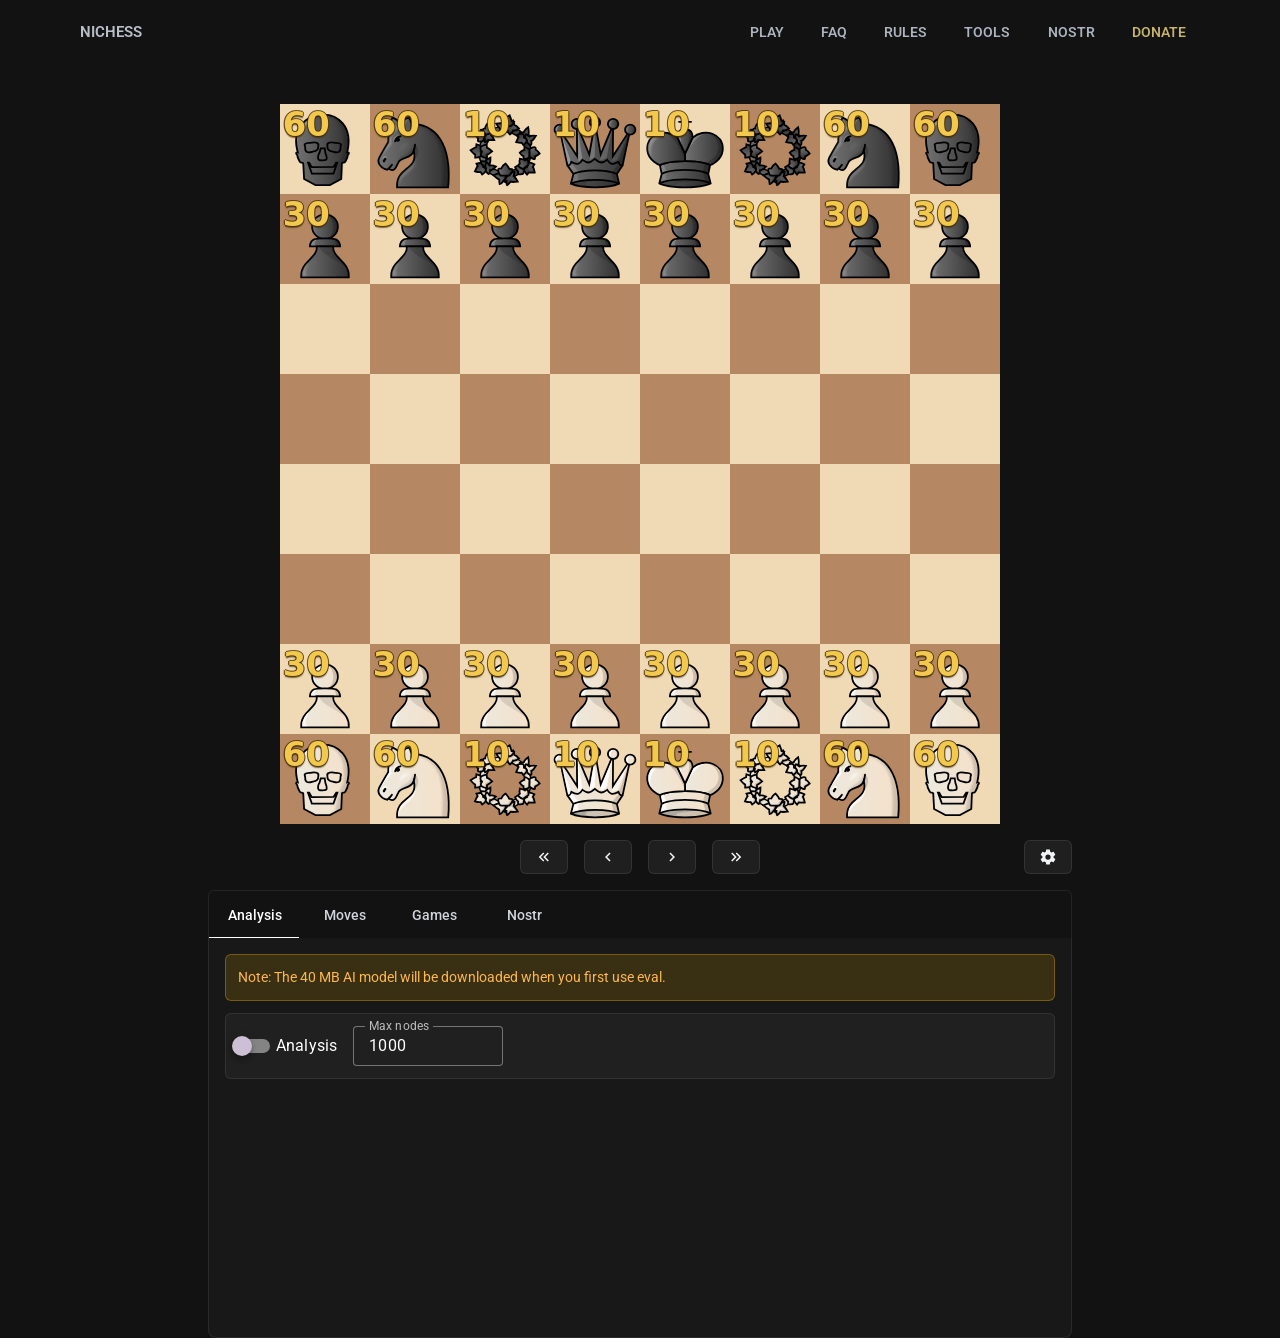
==== analysis.html @ c76f8036 "initial commit" ====
<!DOCTYPE html><html lang="en"><head>
    <link rel="preconnect" href="https://fonts.gstatic.com/" crossorigin="anonymous">
    <link rel="stylesheet" as="style" onload="this.rel='stylesheet'" href="https://fonts.googleapis.com/css2?family=Roboto:wght@100;300;400;500;700;900&amp;display=swap">

    <meta charset="UTF-8">
    <link rel="icon" href="/favicon.ico">
    <meta name="viewport" content="width=device-width, initial-scale=1.0">
    <meta name="theme-color" content="#1a1a2e">
    <meta name="description" content="Analyze Nichess positions with AI.">
    <meta property="og:title" content="Analysis">
    <meta property="og:description" content="A game like chess where pieces have special abilities and health points.">
    <meta property="og:type" content="website">
    <meta property="og:url" content="https://www.nichess.org/analysis">
    <meta property="og:image" content="https://www.nichess.org/pwa-512x512.png">
    <link rel="apple-touch-icon" href="/apple-touch-icon-180x180.png" sizes="180x180">
    <title>Analysis</title>
    <script type="module" crossorigin="" src="/assets/index-BKEKGDls.js"></script>
    <link rel="stylesheet" crossorigin="" href="/assets/index-CvhIqpyi.css">
  <link rel="manifest" href="/manifest.webmanifest"><style id="vuetify-theme-stylesheet">:root {
      color-scheme: dark;
    }
    :root {
      --v-theme-background: 18,18,18;
      --v-theme-background-overlay-multiplier: 1;
      --v-theme-surface: 33,33,33;
      --v-theme-surface-overlay-multiplier: 1;
      --v-theme-surface-bright: 204,191,214;
      --v-theme-surface-bright-overlay-multiplier: 2;
      --v-theme-surface-light: 66,66,66;
      --v-theme-surface-light-overlay-multiplier: 1;
      --v-theme-surface-variant: 200,200,200;
      --v-theme-surface-variant-overlay-multiplier: 2;
      --v-theme-on-surface-variant: 0,0,0;
      --v-theme-primary: 33,150,243;
      --v-theme-primary-overlay-multiplier: 2;
      --v-theme-primary-darken-1: 39,124,193;
      --v-theme-primary-darken-1-overlay-multiplier: 2;
      --v-theme-secondary: 84,182,178;
      --v-theme-secondary-overlay-multiplier: 2;
      --v-theme-secondary-darken-1: 72,169,166;
      --v-theme-secondary-darken-1-overlay-multiplier: 2;
      --v-theme-error: 207,102,121;
      --v-theme-error-overlay-multiplier: 2;
      --v-theme-info: 33,150,243;
      --v-theme-info-overlay-multiplier: 2;
      --v-theme-success: 76,175,80;
      --v-theme-success-overlay-multiplier: 2;
      --v-theme-warning: 251,140,0;
      --v-theme-warning-overlay-multiplier: 2;
      --v-theme-on-background: 255,255,255;
      --v-theme-on-surface: 255,255,255;
      --v-theme-on-surface-bright: 0,0,0;
      --v-theme-on-surface-light: 255,255,255;
      --v-theme-on-primary: 255,255,255;
      --v-theme-on-primary-darken-1: 255,255,255;
      --v-theme-on-secondary: 255,255,255;
      --v-theme-on-secondary-darken-1: 255,255,255;
      --v-theme-on-error: 255,255,255;
      --v-theme-on-info: 255,255,255;
      --v-theme-on-success: 255,255,255;
      --v-theme-on-warning: 255,255,255;
      --v-border-color: 255, 255, 255;
      --v-border-opacity: 0.12;
      --v-high-emphasis-opacity: 1;
      --v-medium-emphasis-opacity: 0.7;
      --v-disabled-opacity: 0.5;
      --v-idle-opacity: 0.1;
      --v-hover-opacity: 0.04;
      --v-focus-opacity: 0.12;
      --v-selected-opacity: 0.08;
      --v-activated-opacity: 0.12;
      --v-pressed-opacity: 0.16;
      --v-dragged-opacity: 0.08;
      --v-theme-kbd: 66, 66, 66;
      --v-theme-on-kbd: 255, 255, 255;
      --v-theme-code: 52, 52, 52;
      --v-theme-on-code: 204, 204, 204;
    }
    .v-theme--light {
      color-scheme: normal;
      --v-theme-background: 255,255,255;
      --v-theme-background-overlay-multiplier: 1;
      --v-theme-surface: 255,255,255;
      --v-theme-surface-overlay-multiplier: 1;
      --v-theme-surface-bright: 255,255,255;
      --v-theme-surface-bright-overlay-multiplier: 1;
      --v-theme-surface-light: 238,238,238;
      --v-theme-surface-light-overlay-multiplier: 1;
      --v-theme-surface-variant: 66,66,66;
      --v-theme-surface-variant-overlay-multiplier: 2;
      --v-theme-on-surface-variant: 238,238,238;
      --v-theme-primary: 24,103,192;
      --v-theme-primary-overlay-multiplier: 2;
      --v-theme-primary-darken-1: 31,85,146;
      --v-theme-primary-darken-1-overlay-multiplier: 2;
      --v-theme-secondary: 72,169,166;
      --v-theme-secondary-overlay-multiplier: 1;
      --v-theme-secondary-darken-1: 1,135,134;
      --v-theme-secondary-darken-1-overlay-multiplier: 1;
      --v-theme-error: 176,0,32;
      --v-theme-error-overlay-multiplier: 2;
      --v-theme-info: 33,150,243;
      --v-theme-info-overlay-multiplier: 1;
      --v-theme-success: 76,175,80;
      --v-theme-success-overlay-multiplier: 1;
      --v-theme-warning: 251,140,0;
      --v-theme-warning-overlay-multiplier: 1;
      --v-theme-on-background: 0,0,0;
      --v-theme-on-surface: 0,0,0;
      --v-theme-on-surface-bright: 0,0,0;
      --v-theme-on-surface-light: 0,0,0;
      --v-theme-on-primary: 255,255,255;
      --v-theme-on-primary-darken-1: 255,255,255;
      --v-theme-on-secondary: 255,255,255;
      --v-theme-on-secondary-darken-1: 255,255,255;
      --v-theme-on-error: 255,255,255;
      --v-theme-on-info: 255,255,255;
      --v-theme-on-success: 255,255,255;
      --v-theme-on-warning: 255,255,255;
      --v-border-color: 0, 0, 0;
      --v-border-opacity: 0.12;
      --v-high-emphasis-opacity: 0.87;
      --v-medium-emphasis-opacity: 0.6;
      --v-disabled-opacity: 0.38;
      --v-idle-opacity: 0.04;
      --v-hover-opacity: 0.04;
      --v-focus-opacity: 0.12;
      --v-selected-opacity: 0.08;
      --v-activated-opacity: 0.12;
      --v-pressed-opacity: 0.12;
      --v-dragged-opacity: 0.08;
      --v-theme-kbd: 238, 238, 238;
      --v-theme-on-kbd: 0, 0, 0;
      --v-theme-code: 245, 245, 245;
      --v-theme-on-code: 0, 0, 0;
    }
    .v-theme--dark {
      color-scheme: dark;
      --v-theme-background: 18,18,18;
      --v-theme-background-overlay-multiplier: 1;
      --v-theme-surface: 33,33,33;
      --v-theme-surface-overlay-multiplier: 1;
      --v-theme-surface-bright: 204,191,214;
      --v-theme-surface-bright-overlay-multiplier: 2;
      --v-theme-surface-light: 66,66,66;
      --v-theme-surface-light-overlay-multiplier: 1;
      --v-theme-surface-variant: 200,200,200;
      --v-theme-surface-variant-overlay-multiplier: 2;
      --v-theme-on-surface-variant: 0,0,0;
      --v-theme-primary: 33,150,243;
      --v-theme-primary-overlay-multiplier: 2;
      --v-theme-primary-darken-1: 39,124,193;
      --v-theme-primary-darken-1-overlay-multiplier: 2;
      --v-theme-secondary: 84,182,178;
      --v-theme-secondary-overlay-multiplier: 2;
      --v-theme-secondary-darken-1: 72,169,166;
      --v-theme-secondary-darken-1-overlay-multiplier: 2;
      --v-theme-error: 207,102,121;
      --v-theme-error-overlay-multiplier: 2;
      --v-theme-info: 33,150,243;
      --v-theme-info-overlay-multiplier: 2;
      --v-theme-success: 76,175,80;
      --v-theme-success-overlay-multiplier: 2;
      --v-theme-warning: 251,140,0;
      --v-theme-warning-overlay-multiplier: 2;
      --v-theme-on-background: 255,255,255;
      --v-theme-on-surface: 255,255,255;
      --v-theme-on-surface-bright: 0,0,0;
      --v-theme-on-surface-light: 255,255,255;
      --v-theme-on-primary: 255,255,255;
      --v-theme-on-primary-darken-1: 255,255,255;
      --v-theme-on-secondary: 255,255,255;
      --v-theme-on-secondary-darken-1: 255,255,255;
      --v-theme-on-error: 255,255,255;
      --v-theme-on-info: 255,255,255;
      --v-theme-on-success: 255,255,255;
      --v-theme-on-warning: 255,255,255;
      --v-border-color: 255, 255, 255;
      --v-border-opacity: 0.12;
      --v-high-emphasis-opacity: 1;
      --v-medium-emphasis-opacity: 0.7;
      --v-disabled-opacity: 0.5;
      --v-idle-opacity: 0.1;
      --v-hover-opacity: 0.04;
      --v-focus-opacity: 0.12;
      --v-selected-opacity: 0.08;
      --v-activated-opacity: 0.12;
      --v-pressed-opacity: 0.16;
      --v-dragged-opacity: 0.08;
      --v-theme-kbd: 66, 66, 66;
      --v-theme-on-kbd: 255, 255, 255;
      --v-theme-code: 52, 52, 52;
      --v-theme-on-code: 204, 204, 204;
    }
    .bg-background {
      --v-theme-overlay-multiplier: var(--v-theme-background-overlay-multiplier);
      background-color: rgb(var(--v-theme-background)) !important;
      color: rgb(var(--v-theme-on-background)) !important;
    }
    .bg-surface {
      --v-theme-overlay-multiplier: var(--v-theme-surface-overlay-multiplier);
      background-color: rgb(var(--v-theme-surface)) !important;
      color: rgb(var(--v-theme-on-surface)) !important;
    }
    .bg-surface-bright {
      --v-theme-overlay-multiplier: var(--v-theme-surface-bright-overlay-multiplier);
      background-color: rgb(var(--v-theme-surface-bright)) !important;
      color: rgb(var(--v-theme-on-surface-bright)) !important;
    }
    .bg-surface-light {
      --v-theme-overlay-multiplier: var(--v-theme-surface-light-overlay-multiplier);
      background-color: rgb(var(--v-theme-surface-light)) !important;
      color: rgb(var(--v-theme-on-surface-light)) !important;
    }
    .bg-surface-variant {
      --v-theme-overlay-multiplier: var(--v-theme-surface-variant-overlay-multiplier);
      background-color: rgb(var(--v-theme-surface-variant)) !important;
      color: rgb(var(--v-theme-on-surface-variant)) !important;
    }
    .bg-primary {
      --v-theme-overlay-multiplier: var(--v-theme-primary-overlay-multiplier);
      background-color: rgb(var(--v-theme-primary)) !important;
      color: rgb(var(--v-theme-on-primary)) !important;
    }
    .bg-primary-darken-1 {
      --v-theme-overlay-multiplier: var(--v-theme-primary-darken-1-overlay-multiplier);
      background-color: rgb(var(--v-theme-primary-darken-1)) !important;
      color: rgb(var(--v-theme-on-primary-darken-1)) !important;
    }
    .bg-secondary {
      --v-theme-overlay-multiplier: var(--v-theme-secondary-overlay-multiplier);
      background-color: rgb(var(--v-theme-secondary)) !important;
      color: rgb(var(--v-theme-on-secondary)) !important;
    }
    .bg-secondary-darken-1 {
      --v-theme-overlay-multiplier: var(--v-theme-secondary-darken-1-overlay-multiplier);
      background-color: rgb(var(--v-theme-secondary-darken-1)) !important;
      color: rgb(var(--v-theme-on-secondary-darken-1)) !important;
    }
    .bg-error {
      --v-theme-overlay-multiplier: var(--v-theme-error-overlay-multiplier);
      background-color: rgb(var(--v-theme-error)) !important;
      color: rgb(var(--v-theme-on-error)) !important;
    }
    .bg-info {
      --v-theme-overlay-multiplier: var(--v-theme-info-overlay-multiplier);
      background-color: rgb(var(--v-theme-info)) !important;
      color: rgb(var(--v-theme-on-info)) !important;
    }
    .bg-success {
      --v-theme-overlay-multiplier: var(--v-theme-success-overlay-multiplier);
      background-color: rgb(var(--v-theme-success)) !important;
      color: rgb(var(--v-theme-on-success)) !important;
    }
    .bg-warning {
      --v-theme-overlay-multiplier: var(--v-theme-warning-overlay-multiplier);
      background-color: rgb(var(--v-theme-warning)) !important;
      color: rgb(var(--v-theme-on-warning)) !important;
    }
    .text-background {
      color: rgb(var(--v-theme-background)) !important;
    }
    .border-background {
      --v-border-color: var(--v-theme-background);
    }
    .text-surface {
      color: rgb(var(--v-theme-surface)) !important;
    }
    .border-surface {
      --v-border-color: var(--v-theme-surface);
    }
    .text-surface-bright {
      color: rgb(var(--v-theme-surface-bright)) !important;
    }
    .border-surface-bright {
      --v-border-color: var(--v-theme-surface-bright);
    }
    .text-surface-light {
      color: rgb(var(--v-theme-surface-light)) !important;
    }
    .border-surface-light {
      --v-border-color: var(--v-theme-surface-light);
    }
    .text-surface-variant {
      color: rgb(var(--v-theme-surface-variant)) !important;
    }
    .border-surface-variant {
      --v-border-color: var(--v-theme-surface-variant);
    }
    .on-surface-variant {
      color: rgb(var(--v-theme-on-surface-variant)) !important;
    }
    .text-primary {
      color: rgb(var(--v-theme-primary)) !important;
    }
    .border-primary {
      --v-border-color: var(--v-theme-primary);
    }
    .text-primary-darken-1 {
      color: rgb(var(--v-theme-primary-darken-1)) !important;
    }
    .border-primary-darken-1 {
      --v-border-color: var(--v-theme-primary-darken-1);
    }
    .text-secondary {
      color: rgb(var(--v-theme-secondary)) !important;
    }
    .border-secondary {
      --v-border-color: var(--v-theme-secondary);
    }
    .text-secondary-darken-1 {
      color: rgb(var(--v-theme-secondary-darken-1)) !important;
    }
    .border-secondary-darken-1 {
      --v-border-color: var(--v-theme-secondary-darken-1);
    }
    .text-error {
      color: rgb(var(--v-theme-error)) !important;
    }
    .border-error {
      --v-border-color: var(--v-theme-error);
    }
    .text-info {
      color: rgb(var(--v-theme-info)) !important;
    }
    .border-info {
      --v-border-color: var(--v-theme-info);
    }
    .text-success {
      color: rgb(var(--v-theme-success)) !important;
    }
    .border-success {
      --v-border-color: var(--v-theme-success);
    }
    .text-warning {
      color: rgb(var(--v-theme-warning)) !important;
    }
    .border-warning {
      --v-border-color: var(--v-theme-warning);
    }
    .on-background {
      color: rgb(var(--v-theme-on-background)) !important;
    }
    .on-surface {
      color: rgb(var(--v-theme-on-surface)) !important;
    }
    .on-surface-bright {
      color: rgb(var(--v-theme-on-surface-bright)) !important;
    }
    .on-surface-light {
      color: rgb(var(--v-theme-on-surface-light)) !important;
    }
    .on-primary {
      color: rgb(var(--v-theme-on-primary)) !important;
    }
    .on-primary-darken-1 {
      color: rgb(var(--v-theme-on-primary-darken-1)) !important;
    }
    .on-secondary {
      color: rgb(var(--v-theme-on-secondary)) !important;
    }
    .on-secondary-darken-1 {
      color: rgb(var(--v-theme-on-secondary-darken-1)) !important;
    }
    .on-error {
      color: rgb(var(--v-theme-on-error)) !important;
    }
    .on-info {
      color: rgb(var(--v-theme-on-info)) !important;
    }
    .on-success {
      color: rgb(var(--v-theme-on-success)) !important;
    }
    .on-warning {
      color: rgb(var(--v-theme-on-warning)) !important;
    }
</style><link rel="modulepreload" as="script" crossorigin="" href="/assets/default-1jV0i9B_.js"><link rel="stylesheet" crossorigin="" href="/assets/default-vDqa__t1.css"><link rel="modulepreload" as="script" crossorigin="" href="/assets/analysis-u1ZvuG31.js"><link rel="modulepreload" as="script" crossorigin="" href="/assets/BoardSettingsButton-CHaW6fV7.js"><link rel="stylesheet" crossorigin="" href="/assets/BoardSettingsButton-BQklVlCc.css"><link rel="modulepreload" as="script" crossorigin="" href="/assets/agent_cache-BCy93nUV.js"><link rel="modulepreload" as="script" crossorigin="" href="/assets/VTabs-sRbYIL4Y.js"><link rel="stylesheet" crossorigin="" href="/assets/VTabs-BXXBHhTq.css"><link rel="modulepreload" as="script" crossorigin="" href="/assets/nichess-D2jC1SoT.js"><link rel="stylesheet" crossorigin="" href="/assets/analysis-QIT1cgi-.css"></head>
  <body>
    <div id="app" data-v-app=""><div data-v-8d89642c="" class="v-application v-theme--dark v-layout v-layout--full-height v-locale--is-ltr"><div class="v-application__wrap"><header data-v-8d89642c="" class="v-toolbar v-toolbar--density-default bg-transparent elevation-0 v-theme--dark v-locale--is-ltr v-app-bar site-app-bar" app="" style="top: 0px; z-index: 1006; transform: translateY(0px); position: fixed; left: 0px; width: calc(100% + 0px);"><!----><div class="v-toolbar__content" style="height: 64px;"><!----><!----><div data-v-8d89642c="" class="v-container v-locale--is-ltr nav-container d-flex align-center"><button data-v-8d89642c="" type="button" class="v-btn v-btn--icon v-theme--dark v-btn--density-default v-btn--size-default v-btn--variant-text mobile-menu-button d-sm-none v-app-bar-nav-icon" aria-label="Open navigation"><span class="v-btn__overlay"></span><span class="v-btn__underlay"></span><!----><span class="v-btn__content" data-no-activator=""><i class="v-icon notranslate v-theme--dark v-icon--size-default" aria-hidden="true"><svg class="v-icon__svg" xmlns="http://www.w3.org/2000/svg" viewBox="0 0 24 24" role="img" aria-hidden="true"><path d="M3,6H21V8H3V6M3,11H21V13H3V11M3,16H21V18H3V16Z"></path></svg></i></span><!----><!----></button><a data-v-8d89642c="" href="/" class="brand-link">Nichess</a><div data-v-8d89642c="" class="desktop-nav d-none d-sm-flex ml-auto"><button data-v-8d89642c="" type="button" class="v-btn v-theme--dark v-btn--density-default v-btn--size-default v-btn--variant-text nav-link"><span class="v-btn__overlay"></span><span class="v-btn__underlay"></span><!----><span class="v-btn__content" data-no-activator="">Play</span><!----><!----></button><!----><!----><a data-v-8d89642c="" href="/faq" class="v-btn v-theme--dark v-btn--density-default v-btn--size-default v-btn--variant-text nav-link"><span class="v-btn__overlay"></span><span class="v-btn__underlay"></span><!----><span class="v-btn__content" data-no-activator="">FAQ</span><!----><!----></a><a data-v-8d89642c="" href="/rules" class="v-btn v-theme--dark v-btn--density-default v-btn--size-default v-btn--variant-text nav-link"><span class="v-btn__overlay"></span><span class="v-btn__underlay"></span><!----><span class="v-btn__content" data-no-activator="">Rules</span><!----><!----></a><a data-v-8d89642c="" href="/tools" class="v-btn v-theme--dark v-btn--density-default v-btn--size-default v-btn--variant-text nav-link"><span class="v-btn__overlay"></span><span class="v-btn__underlay"></span><!----><span class="v-btn__content" data-no-activator="">Tools</span><!----><!----></a><a data-v-8d89642c="" href="/nostr" class="v-btn v-theme--dark v-btn--density-default v-btn--size-default v-btn--variant-text nav-link"><span class="v-btn__overlay"></span><span class="v-btn__underlay"></span><!----><span class="v-btn__content" data-no-activator="">Nostr</span><!----><!----></a><a data-v-8d89642c="" href="/donate" class="v-btn v-theme--dark v-btn--density-default v-btn--size-default v-btn--variant-text nav-link donate-link"><span class="v-btn__overlay"></span><span class="v-btn__underlay"></span><!----><span class="v-btn__content" data-no-activator="">Donate</span><!----><!----></a></div></div><!----></div><!----></header><nav class="v-navigation-drawer v-navigation-drawer--left v-navigation-drawer--temporary v-theme--dark v-navigation-drawer--mobile mobile-drawer d-sm-none" data-v-8d89642c="" style="left: 0px; z-index: 1004; transform: translateX(-256px); position: fixed; height: calc(100% - 64px); top: 64px; bottom: 0px; width: 256px;"><!----><!----><div class="v-navigation-drawer__content"><div data-v-8d89642c="" class="v-list v-theme--dark bg-transparent v-list--density-default v-list--one-line mobile-nav-list" tabindex="0" role="list"><div data-v-8d89642c="" tabindex="-2" class="v-list-item v-list-item--link v-theme--dark v-list-item--density-default v-list-item--one-line rounded-0 v-list-item--variant-text mobile-play-item" role="listitem"><span class="v-list-item__overlay"></span><span class="v-list-item__underlay"></span><!----><div class="v-list-item__content" data-no-activator=""><div class="v-list-item-title">Play</div><!----><!----></div><!----></div><a data-v-8d89642c="" href="/faq" tabindex="-2" class="v-list-item v-list-item--link v-theme--dark v-list-item--density-default v-list-item--one-line rounded-0 v-list-item--variant-text mobile-nav-item" role="link"><span class="v-list-item__overlay"></span><span class="v-list-item__underlay"></span><!----><div class="v-list-item__content" data-no-activator=""><div class="v-list-item-title">FAQ</div><!----><!----></div><!----></a><a data-v-8d89642c="" href="/rules" tabindex="-2" class="v-list-item v-list-item--link v-theme--dark v-list-item--density-default v-list-item--one-line rounded-0 v-list-item--variant-text mobile-nav-item" role="link"><span class="v-list-item__overlay"></span><span class="v-list-item__underlay"></span><!----><div class="v-list-item__content" data-no-activator=""><div class="v-list-item-title">Rules</div><!----><!----></div><!----></a><a data-v-8d89642c="" href="/tools" tabindex="-2" class="v-list-item v-list-item--link v-theme--dark v-list-item--density-default v-list-item--one-line rounded-0 v-list-item--variant-text mobile-nav-item" role="link"><span class="v-list-item__overlay"></span><span class="v-list-item__underlay"></span><!----><div class="v-list-item__content" data-no-activator=""><div class="v-list-item-title">Tools</div><!----><!----></div><!----></a><a data-v-8d89642c="" href="/nostr" tabindex="-2" class="v-list-item v-list-item--link v-theme--dark v-list-item--density-default v-list-item--one-line rounded-0 v-list-item--variant-text mobile-nav-item" role="link"><span class="v-list-item__overlay"></span><span class="v-list-item__underlay"></span><!----><div class="v-list-item__content" data-no-activator=""><div class="v-list-item-title">Nostr</div><!----><!----></div><!----></a><a data-v-8d89642c="" href="/donate" tabindex="-2" class="v-list-item v-list-item--link v-theme--dark v-list-item--density-default v-list-item--one-line rounded-0 v-list-item--variant-text mobile-nav-item mobile-donate-item" role="link"><span class="v-list-item__overlay"></span><span class="v-list-item__underlay"></span><!----><div class="v-list-item__content" data-no-activator=""><div class="v-list-item-title">Donate</div><!----><!----></div><!----></a></div></div><!----></nav><!----><main data-v-8d89642c="" class="v-main" style="--v-layout-left: 0px; --v-layout-right: 0px; --v-layout-top: 64px; --v-layout-bottom: 0px;"><div data-v-2e845ccd="" class="v-container v-locale--is-ltr pa-0" style="max-width: clamp(864px, 80vh, 1920px);"><div data-v-2e845ccd="" class="chessboard-container"><section data-v-2e845ccd="" class="main-wrap mt-10"><div class="main-board"><!----><div class="cg-wrap orientation-white manipulable"><cg-container style="width: 480px; height: 480px;"><cg-board style="font-size: 24px;"><piece class="white rook" style="transform: translate(0px, 420px);"><div class="cg-health-points" style="position: absolute; box-sizing: border-box; display: block; border: 0px; background: transparent; font-family: system-ui, -apple-system, BlinkMacSystemFont, &quot;Segoe UI&quot;, sans-serif; font-variant-numeric: tabular-nums; line-height: 1; letter-spacing: 0px; text-align: center; box-shadow: none; pointer-events: none; left: 3%; top: 4%; color: rgb(242, 201, 76); font-size: 0.94em; font-weight: 900; text-shadow: rgba(70, 45, 0, 0.76) 0px -0.032em 0px, rgba(70, 45, 0, 0.76) -0.032em 0px 0px, rgba(70, 45, 0, 0.76) 0.032em 0px 0px, rgba(70, 45, 0, 0.76) 0px 0.032em 0px, rgba(65, 42, 0, 0.68) 0px 0.052em 0.038em; -webkit-font-smoothing: antialiased;">60</div></piece><piece class="white knight" style="transform: translate(60px, 420px);"><div class="cg-health-points" style="position: absolute; box-sizing: border-box; display: block; border: 0px; background: transparent; font-family: system-ui, -apple-system, BlinkMacSystemFont, &quot;Segoe UI&quot;, sans-serif; font-variant-numeric: tabular-nums; line-height: 1; letter-spacing: 0px; text-align: center; box-shadow: none; pointer-events: none; left: 3%; top: 4%; color: rgb(242, 201, 76); font-size: 0.94em; font-weight: 900; text-shadow: rgba(70, 45, 0, 0.76) 0px -0.032em 0px, rgba(70, 45, 0, 0.76) -0.032em 0px 0px, rgba(70, 45, 0, 0.76) 0.032em 0px 0px, rgba(70, 45, 0, 0.76) 0px 0.032em 0px, rgba(65, 42, 0, 0.68) 0px 0.052em 0.038em; -webkit-font-smoothing: antialiased;">60</div></piece><piece class="white bishop" style="transform: translate(120px, 420px);"><div class="cg-health-points" style="position: absolute; box-sizing: border-box; display: block; border: 0px; background: transparent; font-family: system-ui, -apple-system, BlinkMacSystemFont, &quot;Segoe UI&quot;, sans-serif; font-variant-numeric: tabular-nums; line-height: 1; letter-spacing: 0px; text-align: center; box-shadow: none; pointer-events: none; left: 3%; top: 4%; color: rgb(242, 201, 76); font-size: 0.94em; font-weight: 900; text-shadow: rgba(70, 45, 0, 0.76) 0px -0.032em 0px, rgba(70, 45, 0, 0.76) -0.032em 0px 0px, rgba(70, 45, 0, 0.76) 0.032em 0px 0px, rgba(70, 45, 0, 0.76) 0px 0.032em 0px, rgba(65, 42, 0, 0.68) 0px 0.052em 0.038em; -webkit-font-smoothing: antialiased;">10</div></piece><piece class="white queen" style="transform: translate(180px, 420px);"><div class="cg-health-points" style="position: absolute; box-sizing: border-box; display: block; border: 0px; background: transparent; font-family: system-ui, -apple-system, BlinkMacSystemFont, &quot;Segoe UI&quot;, sans-serif; font-variant-numeric: tabular-nums; line-height: 1; letter-spacing: 0px; text-align: center; box-shadow: none; pointer-events: none; left: 3%; top: 4%; color: rgb(242, 201, 76); font-size: 0.94em; font-weight: 900; text-shadow: rgba(70, 45, 0, 0.76) 0px -0.032em 0px, rgba(70, 45, 0, 0.76) -0.032em 0px 0px, rgba(70, 45, 0, 0.76) 0.032em 0px 0px, rgba(70, 45, 0, 0.76) 0px 0.032em 0px, rgba(65, 42, 0, 0.68) 0px 0.052em 0.038em; -webkit-font-smoothing: antialiased;">10</div></piece><piece class="white king" style="transform: translate(240px, 420px);"><div class="cg-health-points" style="position: absolute; box-sizing: border-box; display: block; border: 0px; background: transparent; font-family: system-ui, -apple-system, BlinkMacSystemFont, &quot;Segoe UI&quot;, sans-serif; font-variant-numeric: tabular-nums; line-height: 1; letter-spacing: 0px; text-align: center; box-shadow: none; pointer-events: none; left: 3%; top: 4%; color: rgb(242, 201, 76); font-size: 0.94em; font-weight: 900; text-shadow: rgba(70, 45, 0, 0.76) 0px -0.032em 0px, rgba(70, 45, 0, 0.76) -0.032em 0px 0px, rgba(70, 45, 0, 0.76) 0.032em 0px 0px, rgba(70, 45, 0, 0.76) 0px 0.032em 0px, rgba(65, 42, 0, 0.68) 0px 0.052em 0.038em; -webkit-font-smoothing: antialiased;">10</div></piece><piece class="white bishop" style="transform: translate(300px, 420px);"><div class="cg-health-points" style="position: absolute; box-sizing: border-box; display: block; border: 0px; background: transparent; font-family: system-ui, -apple-system, BlinkMacSystemFont, &quot;Segoe UI&quot;, sans-serif; font-variant-numeric: tabular-nums; line-height: 1; letter-spacing: 0px; text-align: center; box-shadow: none; pointer-events: none; left: 3%; top: 4%; color: rgb(242, 201, 76); font-size: 0.94em; font-weight: 900; text-shadow: rgba(70, 45, 0, 0.76) 0px -0.032em 0px, rgba(70, 45, 0, 0.76) -0.032em 0px 0px, rgba(70, 45, 0, 0.76) 0.032em 0px 0px, rgba(70, 45, 0, 0.76) 0px 0.032em 0px, rgba(65, 42, 0, 0.68) 0px 0.052em 0.038em; -webkit-font-smoothing: antialiased;">10</div></piece><piece class="white knight" style="transform: translate(360px, 420px);"><div class="cg-health-points" style="position: absolute; box-sizing: border-box; display: block; border: 0px; background: transparent; font-family: system-ui, -apple-system, BlinkMacSystemFont, &quot;Segoe UI&quot;, sans-serif; font-variant-numeric: tabular-nums; line-height: 1; letter-spacing: 0px; text-align: center; box-shadow: none; pointer-events: none; left: 3%; top: 4%; color: rgb(242, 201, 76); font-size: 0.94em; font-weight: 900; text-shadow: rgba(70, 45, 0, 0.76) 0px -0.032em 0px, rgba(70, 45, 0, 0.76) -0.032em 0px 0px, rgba(70, 45, 0, 0.76) 0.032em 0px 0px, rgba(70, 45, 0, 0.76) 0px 0.032em 0px, rgba(65, 42, 0, 0.68) 0px 0.052em 0.038em; -webkit-font-smoothing: antialiased;">60</div></piece><piece class="white rook" style="transform: translate(420px, 420px);"><div class="cg-health-points" style="position: absolute; box-sizing: border-box; display: block; border: 0px; background: transparent; font-family: system-ui, -apple-system, BlinkMacSystemFont, &quot;Segoe UI&quot;, sans-serif; font-variant-numeric: tabular-nums; line-height: 1; letter-spacing: 0px; text-align: center; box-shadow: none; pointer-events: none; left: 3%; top: 4%; color: rgb(242, 201, 76); font-size: 0.94em; font-weight: 900; text-shadow: rgba(70, 45, 0, 0.76) 0px -0.032em 0px, rgba(70, 45, 0, 0.76) -0.032em 0px 0px, rgba(70, 45, 0, 0.76) 0.032em 0px 0px, rgba(70, 45, 0, 0.76) 0px 0.032em 0px, rgba(65, 42, 0, 0.68) 0px 0.052em 0.038em; -webkit-font-smoothing: antialiased;">60</div></piece><piece class="white pawn" style="transform: translate(0px, 360px);"><div class="cg-health-points" style="position: absolute; box-sizing: border-box; display: block; border: 0px; background: transparent; font-family: system-ui, -apple-system, BlinkMacSystemFont, &quot;Segoe UI&quot;, sans-serif; font-variant-numeric: tabular-nums; line-height: 1; letter-spacing: 0px; text-align: center; box-shadow: none; pointer-events: none; left: 3%; top: 4%; color: rgb(242, 201, 76); font-size: 0.94em; font-weight: 900; text-shadow: rgba(70, 45, 0, 0.76) 0px -0.032em 0px, rgba(70, 45, 0, 0.76) -0.032em 0px 0px, rgba(70, 45, 0, 0.76) 0.032em 0px 0px, rgba(70, 45, 0, 0.76) 0px 0.032em 0px, rgba(65, 42, 0, 0.68) 0px 0.052em 0.038em; -webkit-font-smoothing: antialiased;">30</div></piece><piece class="white pawn" style="transform: translate(60px, 360px);"><div class="cg-health-points" style="position: absolute; box-sizing: border-box; display: block; border: 0px; background: transparent; font-family: system-ui, -apple-system, BlinkMacSystemFont, &quot;Segoe UI&quot;, sans-serif; font-variant-numeric: tabular-nums; line-height: 1; letter-spacing: 0px; text-align: center; box-shadow: none; pointer-events: none; left: 3%; top: 4%; color: rgb(242, 201, 76); font-size: 0.94em; font-weight: 900; text-shadow: rgba(70, 45, 0, 0.76) 0px -0.032em 0px, rgba(70, 45, 0, 0.76) -0.032em 0px 0px, rgba(70, 45, 0, 0.76) 0.032em 0px 0px, rgba(70, 45, 0, 0.76) 0px 0.032em 0px, rgba(65, 42, 0, 0.68) 0px 0.052em 0.038em; -webkit-font-smoothing: antialiased;">30</div></piece><piece class="white pawn" style="transform: translate(120px, 360px);"><div class="cg-health-points" style="position: absolute; box-sizing: border-box; display: block; border: 0px; background: transparent; font-family: system-ui, -apple-system, BlinkMacSystemFont, &quot;Segoe UI&quot;, sans-serif; font-variant-numeric: tabular-nums; line-height: 1; letter-spacing: 0px; text-align: center; box-shadow: none; pointer-events: none; left: 3%; top: 4%; color: rgb(242, 201, 76); font-size: 0.94em; font-weight: 900; text-shadow: rgba(70, 45, 0, 0.76) 0px -0.032em 0px, rgba(70, 45, 0, 0.76) -0.032em 0px 0px, rgba(70, 45, 0, 0.76) 0.032em 0px 0px, rgba(70, 45, 0, 0.76) 0px 0.032em 0px, rgba(65, 42, 0, 0.68) 0px 0.052em 0.038em; -webkit-font-smoothing: antialiased;">30</div></piece><piece class="white pawn" style="transform: translate(180px, 360px);"><div class="cg-health-points" style="position: absolute; box-sizing: border-box; display: block; border: 0px; background: transparent; font-family: system-ui, -apple-system, BlinkMacSystemFont, &quot;Segoe UI&quot;, sans-serif; font-variant-numeric: tabular-nums; line-height: 1; letter-spacing: 0px; text-align: center; box-shadow: none; pointer-events: none; left: 3%; top: 4%; color: rgb(242, 201, 76); font-size: 0.94em; font-weight: 900; text-shadow: rgba(70, 45, 0, 0.76) 0px -0.032em 0px, rgba(70, 45, 0, 0.76) -0.032em 0px 0px, rgba(70, 45, 0, 0.76) 0.032em 0px 0px, rgba(70, 45, 0, 0.76) 0px 0.032em 0px, rgba(65, 42, 0, 0.68) 0px 0.052em 0.038em; -webkit-font-smoothing: antialiased;">30</div></piece><piece class="white pawn" style="transform: translate(240px, 360px);"><div class="cg-health-points" style="position: absolute; box-sizing: border-box; display: block; border: 0px; background: transparent; font-family: system-ui, -apple-system, BlinkMacSystemFont, &quot;Segoe UI&quot;, sans-serif; font-variant-numeric: tabular-nums; line-height: 1; letter-spacing: 0px; text-align: center; box-shadow: none; pointer-events: none; left: 3%; top: 4%; color: rgb(242, 201, 76); font-size: 0.94em; font-weight: 900; text-shadow: rgba(70, 45, 0, 0.76) 0px -0.032em 0px, rgba(70, 45, 0, 0.76) -0.032em 0px 0px, rgba(70, 45, 0, 0.76) 0.032em 0px 0px, rgba(70, 45, 0, 0.76) 0px 0.032em 0px, rgba(65, 42, 0, 0.68) 0px 0.052em 0.038em; -webkit-font-smoothing: antialiased;">30</div></piece><piece class="white pawn" style="transform: translate(300px, 360px);"><div class="cg-health-points" style="position: absolute; box-sizing: border-box; display: block; border: 0px; background: transparent; font-family: system-ui, -apple-system, BlinkMacSystemFont, &quot;Segoe UI&quot;, sans-serif; font-variant-numeric: tabular-nums; line-height: 1; letter-spacing: 0px; text-align: center; box-shadow: none; pointer-events: none; left: 3%; top: 4%; color: rgb(242, 201, 76); font-size: 0.94em; font-weight: 900; text-shadow: rgba(70, 45, 0, 0.76) 0px -0.032em 0px, rgba(70, 45, 0, 0.76) -0.032em 0px 0px, rgba(70, 45, 0, 0.76) 0.032em 0px 0px, rgba(70, 45, 0, 0.76) 0px 0.032em 0px, rgba(65, 42, 0, 0.68) 0px 0.052em 0.038em; -webkit-font-smoothing: antialiased;">30</div></piece><piece class="white pawn" style="transform: translate(360px, 360px);"><div class="cg-health-points" style="position: absolute; box-sizing: border-box; display: block; border: 0px; background: transparent; font-family: system-ui, -apple-system, BlinkMacSystemFont, &quot;Segoe UI&quot;, sans-serif; font-variant-numeric: tabular-nums; line-height: 1; letter-spacing: 0px; text-align: center; box-shadow: none; pointer-events: none; left: 3%; top: 4%; color: rgb(242, 201, 76); font-size: 0.94em; font-weight: 900; text-shadow: rgba(70, 45, 0, 0.76) 0px -0.032em 0px, rgba(70, 45, 0, 0.76) -0.032em 0px 0px, rgba(70, 45, 0, 0.76) 0.032em 0px 0px, rgba(70, 45, 0, 0.76) 0px 0.032em 0px, rgba(65, 42, 0, 0.68) 0px 0.052em 0.038em; -webkit-font-smoothing: antialiased;">30</div></piece><piece class="white pawn" style="transform: translate(420px, 360px);"><div class="cg-health-points" style="position: absolute; box-sizing: border-box; display: block; border: 0px; background: transparent; font-family: system-ui, -apple-system, BlinkMacSystemFont, &quot;Segoe UI&quot;, sans-serif; font-variant-numeric: tabular-nums; line-height: 1; letter-spacing: 0px; text-align: center; box-shadow: none; pointer-events: none; left: 3%; top: 4%; color: rgb(242, 201, 76); font-size: 0.94em; font-weight: 900; text-shadow: rgba(70, 45, 0, 0.76) 0px -0.032em 0px, rgba(70, 45, 0, 0.76) -0.032em 0px 0px, rgba(70, 45, 0, 0.76) 0.032em 0px 0px, rgba(70, 45, 0, 0.76) 0px 0.032em 0px, rgba(65, 42, 0, 0.68) 0px 0.052em 0.038em; -webkit-font-smoothing: antialiased;">30</div></piece><piece class="black pawn" style="transform: translate(0px, 60px);"><div class="cg-health-points" style="position: absolute; box-sizing: border-box; display: block; border: 0px; background: transparent; font-family: system-ui, -apple-system, BlinkMacSystemFont, &quot;Segoe UI&quot;, sans-serif; font-variant-numeric: tabular-nums; line-height: 1; letter-spacing: 0px; text-align: center; box-shadow: none; pointer-events: none; left: 3%; top: 4%; color: rgb(242, 201, 76); font-size: 0.94em; font-weight: 900; text-shadow: rgba(70, 45, 0, 0.76) 0px -0.032em 0px, rgba(70, 45, 0, 0.76) -0.032em 0px 0px, rgba(70, 45, 0, 0.76) 0.032em 0px 0px, rgba(70, 45, 0, 0.76) 0px 0.032em 0px, rgba(65, 42, 0, 0.68) 0px 0.052em 0.038em; -webkit-font-smoothing: antialiased;">30</div></piece><piece class="black pawn" style="transform: translate(60px, 60px);"><div class="cg-health-points" style="position: absolute; box-sizing: border-box; display: block; border: 0px; background: transparent; font-family: system-ui, -apple-system, BlinkMacSystemFont, &quot;Segoe UI&quot;, sans-serif; font-variant-numeric: tabular-nums; line-height: 1; letter-spacing: 0px; text-align: center; box-shadow: none; pointer-events: none; left: 3%; top: 4%; color: rgb(242, 201, 76); font-size: 0.94em; font-weight: 900; text-shadow: rgba(70, 45, 0, 0.76) 0px -0.032em 0px, rgba(70, 45, 0, 0.76) -0.032em 0px 0px, rgba(70, 45, 0, 0.76) 0.032em 0px 0px, rgba(70, 45, 0, 0.76) 0px 0.032em 0px, rgba(65, 42, 0, 0.68) 0px 0.052em 0.038em; -webkit-font-smoothing: antialiased;">30</div></piece><piece class="black pawn" style="transform: translate(120px, 60px);"><div class="cg-health-points" style="position: absolute; box-sizing: border-box; display: block; border: 0px; background: transparent; font-family: system-ui, -apple-system, BlinkMacSystemFont, &quot;Segoe UI&quot;, sans-serif; font-variant-numeric: tabular-nums; line-height: 1; letter-spacing: 0px; text-align: center; box-shadow: none; pointer-events: none; left: 3%; top: 4%; color: rgb(242, 201, 76); font-size: 0.94em; font-weight: 900; text-shadow: rgba(70, 45, 0, 0.76) 0px -0.032em 0px, rgba(70, 45, 0, 0.76) -0.032em 0px 0px, rgba(70, 45, 0, 0.76) 0.032em 0px 0px, rgba(70, 45, 0, 0.76) 0px 0.032em 0px, rgba(65, 42, 0, 0.68) 0px 0.052em 0.038em; -webkit-font-smoothing: antialiased;">30</div></piece><piece class="black pawn" style="transform: translate(180px, 60px);"><div class="cg-health-points" style="position: absolute; box-sizing: border-box; display: block; border: 0px; background: transparent; font-family: system-ui, -apple-system, BlinkMacSystemFont, &quot;Segoe UI&quot;, sans-serif; font-variant-numeric: tabular-nums; line-height: 1; letter-spacing: 0px; text-align: center; box-shadow: none; pointer-events: none; left: 3%; top: 4%; color: rgb(242, 201, 76); font-size: 0.94em; font-weight: 900; text-shadow: rgba(70, 45, 0, 0.76) 0px -0.032em 0px, rgba(70, 45, 0, 0.76) -0.032em 0px 0px, rgba(70, 45, 0, 0.76) 0.032em 0px 0px, rgba(70, 45, 0, 0.76) 0px 0.032em 0px, rgba(65, 42, 0, 0.68) 0px 0.052em 0.038em; -webkit-font-smoothing: antialiased;">30</div></piece><piece class="black pawn" style="transform: translate(240px, 60px);"><div class="cg-health-points" style="position: absolute; box-sizing: border-box; display: block; border: 0px; background: transparent; font-family: system-ui, -apple-system, BlinkMacSystemFont, &quot;Segoe UI&quot;, sans-serif; font-variant-numeric: tabular-nums; line-height: 1; letter-spacing: 0px; text-align: center; box-shadow: none; pointer-events: none; left: 3%; top: 4%; color: rgb(242, 201, 76); font-size: 0.94em; font-weight: 900; text-shadow: rgba(70, 45, 0, 0.76) 0px -0.032em 0px, rgba(70, 45, 0, 0.76) -0.032em 0px 0px, rgba(70, 45, 0, 0.76) 0.032em 0px 0px, rgba(70, 45, 0, 0.76) 0px 0.032em 0px, rgba(65, 42, 0, 0.68) 0px 0.052em 0.038em; -webkit-font-smoothing: antialiased;">30</div></piece><piece class="black pawn" style="transform: translate(300px, 60px);"><div class="cg-health-points" style="position: absolute; box-sizing: border-box; display: block; border: 0px; background: transparent; font-family: system-ui, -apple-system, BlinkMacSystemFont, &quot;Segoe UI&quot;, sans-serif; font-variant-numeric: tabular-nums; line-height: 1; letter-spacing: 0px; text-align: center; box-shadow: none; pointer-events: none; left: 3%; top: 4%; color: rgb(242, 201, 76); font-size: 0.94em; font-weight: 900; text-shadow: rgba(70, 45, 0, 0.76) 0px -0.032em 0px, rgba(70, 45, 0, 0.76) -0.032em 0px 0px, rgba(70, 45, 0, 0.76) 0.032em 0px 0px, rgba(70, 45, 0, 0.76) 0px 0.032em 0px, rgba(65, 42, 0, 0.68) 0px 0.052em 0.038em; -webkit-font-smoothing: antialiased;">30</div></piece><piece class="black pawn" style="transform: translate(360px, 60px);"><div class="cg-health-points" style="position: absolute; box-sizing: border-box; display: block; border: 0px; background: transparent; font-family: system-ui, -apple-system, BlinkMacSystemFont, &quot;Segoe UI&quot;, sans-serif; font-variant-numeric: tabular-nums; line-height: 1; letter-spacing: 0px; text-align: center; box-shadow: none; pointer-events: none; left: 3%; top: 4%; color: rgb(242, 201, 76); font-size: 0.94em; font-weight: 900; text-shadow: rgba(70, 45, 0, 0.76) 0px -0.032em 0px, rgba(70, 45, 0, 0.76) -0.032em 0px 0px, rgba(70, 45, 0, 0.76) 0.032em 0px 0px, rgba(70, 45, 0, 0.76) 0px 0.032em 0px, rgba(65, 42, 0, 0.68) 0px 0.052em 0.038em; -webkit-font-smoothing: antialiased;">30</div></piece><piece class="black pawn" style="transform: translate(420px, 60px);"><div class="cg-health-points" style="position: absolute; box-sizing: border-box; display: block; border: 0px; background: transparent; font-family: system-ui, -apple-system, BlinkMacSystemFont, &quot;Segoe UI&quot;, sans-serif; font-variant-numeric: tabular-nums; line-height: 1; letter-spacing: 0px; text-align: center; box-shadow: none; pointer-events: none; left: 3%; top: 4%; color: rgb(242, 201, 76); font-size: 0.94em; font-weight: 900; text-shadow: rgba(70, 45, 0, 0.76) 0px -0.032em 0px, rgba(70, 45, 0, 0.76) -0.032em 0px 0px, rgba(70, 45, 0, 0.76) 0.032em 0px 0px, rgba(70, 45, 0, 0.76) 0px 0.032em 0px, rgba(65, 42, 0, 0.68) 0px 0.052em 0.038em; -webkit-font-smoothing: antialiased;">30</div></piece><piece class="black rook" style="transform: translate(0px, 0px);"><div class="cg-health-points" style="position: absolute; box-sizing: border-box; display: block; border: 0px; background: transparent; font-family: system-ui, -apple-system, BlinkMacSystemFont, &quot;Segoe UI&quot;, sans-serif; font-variant-numeric: tabular-nums; line-height: 1; letter-spacing: 0px; text-align: center; box-shadow: none; pointer-events: none; left: 3%; top: 4%; color: rgb(242, 201, 76); font-size: 0.94em; font-weight: 900; text-shadow: rgba(70, 45, 0, 0.76) 0px -0.032em 0px, rgba(70, 45, 0, 0.76) -0.032em 0px 0px, rgba(70, 45, 0, 0.76) 0.032em 0px 0px, rgba(70, 45, 0, 0.76) 0px 0.032em 0px, rgba(65, 42, 0, 0.68) 0px 0.052em 0.038em; -webkit-font-smoothing: antialiased;">60</div></piece><piece class="black knight" style="transform: translate(60px, 0px);"><div class="cg-health-points" style="position: absolute; box-sizing: border-box; display: block; border: 0px; background: transparent; font-family: system-ui, -apple-system, BlinkMacSystemFont, &quot;Segoe UI&quot;, sans-serif; font-variant-numeric: tabular-nums; line-height: 1; letter-spacing: 0px; text-align: center; box-shadow: none; pointer-events: none; left: 3%; top: 4%; color: rgb(242, 201, 76); font-size: 0.94em; font-weight: 900; text-shadow: rgba(70, 45, 0, 0.76) 0px -0.032em 0px, rgba(70, 45, 0, 0.76) -0.032em 0px 0px, rgba(70, 45, 0, 0.76) 0.032em 0px 0px, rgba(70, 45, 0, 0.76) 0px 0.032em 0px, rgba(65, 42, 0, 0.68) 0px 0.052em 0.038em; -webkit-font-smoothing: antialiased;">60</div></piece><piece class="black bishop" style="transform: translate(120px, 0px);"><div class="cg-health-points" style="position: absolute; box-sizing: border-box; display: block; border: 0px; background: transparent; font-family: system-ui, -apple-system, BlinkMacSystemFont, &quot;Segoe UI&quot;, sans-serif; font-variant-numeric: tabular-nums; line-height: 1; letter-spacing: 0px; text-align: center; box-shadow: none; pointer-events: none; left: 3%; top: 4%; color: rgb(242, 201, 76); font-size: 0.94em; font-weight: 900; text-shadow: rgba(70, 45, 0, 0.76) 0px -0.032em 0px, rgba(70, 45, 0, 0.76) -0.032em 0px 0px, rgba(70, 45, 0, 0.76) 0.032em 0px 0px, rgba(70, 45, 0, 0.76) 0px 0.032em 0px, rgba(65, 42, 0, 0.68) 0px 0.052em 0.038em; -webkit-font-smoothing: antialiased;">10</div></piece><piece class="black queen" style="transform: translate(180px, 0px);"><div class="cg-health-points" style="position: absolute; box-sizing: border-box; display: block; border: 0px; background: transparent; font-family: system-ui, -apple-system, BlinkMacSystemFont, &quot;Segoe UI&quot;, sans-serif; font-variant-numeric: tabular-nums; line-height: 1; letter-spacing: 0px; text-align: center; box-shadow: none; pointer-events: none; left: 3%; top: 4%; color: rgb(242, 201, 76); font-size: 0.94em; font-weight: 900; text-shadow: rgba(70, 45, 0, 0.76) 0px -0.032em 0px, rgba(70, 45, 0, 0.76) -0.032em 0px 0px, rgba(70, 45, 0, 0.76) 0.032em 0px 0px, rgba(70, 45, 0, 0.76) 0px 0.032em 0px, rgba(65, 42, 0, 0.68) 0px 0.052em 0.038em; -webkit-font-smoothing: antialiased;">10</div></piece><piece class="black king" style="transform: translate(240px, 0px);"><div class="cg-health-points" style="position: absolute; box-sizing: border-box; display: block; border: 0px; background: transparent; font-family: system-ui, -apple-system, BlinkMacSystemFont, &quot;Segoe UI&quot;, sans-serif; font-variant-numeric: tabular-nums; line-height: 1; letter-spacing: 0px; text-align: center; box-shadow: none; pointer-events: none; left: 3%; top: 4%; color: rgb(242, 201, 76); font-size: 0.94em; font-weight: 900; text-shadow: rgba(70, 45, 0, 0.76) 0px -0.032em 0px, rgba(70, 45, 0, 0.76) -0.032em 0px 0px, rgba(70, 45, 0, 0.76) 0.032em 0px 0px, rgba(70, 45, 0, 0.76) 0px 0.032em 0px, rgba(65, 42, 0, 0.68) 0px 0.052em 0.038em; -webkit-font-smoothing: antialiased;">10</div></piece><piece class="black bishop" style="transform: translate(300px, 0px);"><div class="cg-health-points" style="position: absolute; box-sizing: border-box; display: block; border: 0px; background: transparent; font-family: system-ui, -apple-system, BlinkMacSystemFont, &quot;Segoe UI&quot;, sans-serif; font-variant-numeric: tabular-nums; line-height: 1; letter-spacing: 0px; text-align: center; box-shadow: none; pointer-events: none; left: 3%; top: 4%; color: rgb(242, 201, 76); font-size: 0.94em; font-weight: 900; text-shadow: rgba(70, 45, 0, 0.76) 0px -0.032em 0px, rgba(70, 45, 0, 0.76) -0.032em 0px 0px, rgba(70, 45, 0, 0.76) 0.032em 0px 0px, rgba(70, 45, 0, 0.76) 0px 0.032em 0px, rgba(65, 42, 0, 0.68) 0px 0.052em 0.038em; -webkit-font-smoothing: antialiased;">10</div></piece><piece class="black knight" style="transform: translate(360px, 0px);"><div class="cg-health-points" style="position: absolute; box-sizing: border-box; display: block; border: 0px; background: transparent; font-family: system-ui, -apple-system, BlinkMacSystemFont, &quot;Segoe UI&quot;, sans-serif; font-variant-numeric: tabular-nums; line-height: 1; letter-spacing: 0px; text-align: center; box-shadow: none; pointer-events: none; left: 3%; top: 4%; color: rgb(242, 201, 76); font-size: 0.94em; font-weight: 900; text-shadow: rgba(70, 45, 0, 0.76) 0px -0.032em 0px, rgba(70, 45, 0, 0.76) -0.032em 0px 0px, rgba(70, 45, 0, 0.76) 0.032em 0px 0px, rgba(70, 45, 0, 0.76) 0px 0.032em 0px, rgba(65, 42, 0, 0.68) 0px 0.052em 0.038em; -webkit-font-smoothing: antialiased;">60</div></piece><piece class="black rook" style="transform: translate(420px, 0px);"><div class="cg-health-points" style="position: absolute; box-sizing: border-box; display: block; border: 0px; background: transparent; font-family: system-ui, -apple-system, BlinkMacSystemFont, &quot;Segoe UI&quot;, sans-serif; font-variant-numeric: tabular-nums; line-height: 1; letter-spacing: 0px; text-align: center; box-shadow: none; pointer-events: none; left: 3%; top: 4%; color: rgb(242, 201, 76); font-size: 0.94em; font-weight: 900; text-shadow: rgba(70, 45, 0, 0.76) 0px -0.032em 0px, rgba(70, 45, 0, 0.76) -0.032em 0px 0px, rgba(70, 45, 0, 0.76) 0.032em 0px 0px, rgba(70, 45, 0, 0.76) 0px 0.032em 0px, rgba(65, 42, 0, 0.68) 0px 0.052em 0.038em; -webkit-font-smoothing: antialiased;">60</div></piece></cg-board><svg class="cg-shapes" viewBox="-4 -4 8 8" preserveAspectRatio="xMidYMid slice"><defs><filter id="cg-filter-blur"><feGaussianBlur stdDeviation="0.022"></feGaussianBlur></filter></defs><g></g></svg><svg class="cg-custom-svgs" viewBox="-3.5 -3.5 8 8" preserveAspectRatio="xMidYMid slice"><g></g></svg><cg-auto-pieces></cg-auto-pieces><piece class="ghost" style="visibility: hidden;"></piece></cg-container></div></div></section></div><div data-v-2e845ccd="" class="control-row mt-2 mt-sm-4"><div data-v-2e845ccd="" class="control-row-left"></div><div data-v-2e845ccd="" class="control-row-center"><button data-v-2e845ccd="" type="button" class="v-btn v-theme--dark v-btn--density-default v-btn--size-default v-btn--variant-flat board-action-button"><span class="v-btn__overlay"></span><span class="v-btn__underlay"></span><!----><span class="v-btn__content" data-no-activator=""><i data-v-2e845ccd="" class="v-icon notranslate v-theme--dark v-icon--size-default ma-auto" aria-hidden="true"><svg class="v-icon__svg" xmlns="http://www.w3.org/2000/svg" viewBox="0 0 24 24" role="img" aria-hidden="true"><path d="M18.41,7.41L17,6L11,12L17,18L18.41,16.59L13.83,12L18.41,7.41M12.41,7.41L11,6L5,12L11,18L12.41,16.59L7.83,12L12.41,7.41Z"></path></svg></i></span><!----><!----></button><button data-v-2e845ccd="" type="button" class="v-btn v-theme--dark v-btn--density-default v-btn--size-default v-btn--variant-flat board-action-button"><span class="v-btn__overlay"></span><span class="v-btn__underlay"></span><!----><span class="v-btn__content" data-no-activator=""><i data-v-2e845ccd="" class="v-icon notranslate v-theme--dark v-icon--size-default ma-auto" aria-hidden="true"><svg class="v-icon__svg" xmlns="http://www.w3.org/2000/svg" viewBox="0 0 24 24" role="img" aria-hidden="true"><path d="M15.41,16.58L10.83,12L15.41,7.41L14,6L8,12L14,18L15.41,16.58Z"></path></svg></i></span><!----><!----></button><button data-v-2e845ccd="" type="button" class="v-btn v-theme--dark v-btn--density-default v-btn--size-default v-btn--variant-flat board-action-button"><span class="v-btn__overlay"></span><span class="v-btn__underlay"></span><!----><span class="v-btn__content" data-no-activator=""><i data-v-2e845ccd="" class="v-icon notranslate v-theme--dark v-icon--size-default ma-auto" aria-hidden="true"><svg class="v-icon__svg" xmlns="http://www.w3.org/2000/svg" viewBox="0 0 24 24" role="img" aria-hidden="true"><path d="M8.59,16.58L13.17,12L8.59,7.41L10,6L16,12L10,18L8.59,16.58Z"></path></svg></i></span><!----><!----></button><button data-v-2e845ccd="" type="button" class="v-btn v-theme--dark v-btn--density-default v-btn--size-default v-btn--variant-flat board-action-button"><span class="v-btn__overlay"></span><span class="v-btn__underlay"></span><!----><span class="v-btn__content" data-no-activator=""><i data-v-2e845ccd="" class="v-icon notranslate v-theme--dark v-icon--size-default ma-auto" aria-hidden="true"><svg class="v-icon__svg" xmlns="http://www.w3.org/2000/svg" viewBox="0 0 24 24" role="img" aria-hidden="true"><path d="M5.59,7.41L7,6L13,12L7,18L5.59,16.59L10.17,12L5.59,7.41M11.59,7.41L13,6L19,12L13,18L11.59,16.59L16.17,12L11.59,7.41Z"></path></svg></i></span><!----><!----></button></div><div data-v-2e845ccd="" class="control-row-right"><button data-v-18d48a8d="" type="button" class="v-btn v-theme--dark v-btn--density-default v-btn--size-default v-btn--variant-flat board-action-button" aria-label="Board settings"><span class="v-btn__overlay"></span><span class="v-btn__underlay"></span><!----><span class="v-btn__content" data-no-activator=""><i data-v-18d48a8d="" class="v-icon notranslate v-theme--dark v-icon--size-default" aria-hidden="true"><svg class="v-icon__svg" xmlns="http://www.w3.org/2000/svg" viewBox="0 0 24 24" role="img" aria-hidden="true"><path d="M12,15.5A3.5,3.5 0 0,1 8.5,12A3.5,3.5 0 0,1 12,8.5A3.5,3.5 0 0,1 15.5,12A3.5,3.5 0 0,1 12,15.5M19.43,12.97C19.47,12.65 19.5,12.33 19.5,12C19.5,11.67 19.47,11.34 19.43,11L21.54,9.37C21.73,9.22 21.78,8.95 21.66,8.73L19.66,5.27C19.54,5.05 19.27,4.96 19.05,5.05L16.56,6.05C16.04,5.66 15.5,5.32 14.87,5.07L14.5,2.42C14.46,2.18 14.25,2 14,2H10C9.75,2 9.54,2.18 9.5,2.42L9.13,5.07C8.5,5.32 7.96,5.66 7.44,6.05L4.95,5.05C4.73,4.96 4.46,5.05 4.34,5.27L2.34,8.73C2.21,8.95 2.27,9.22 2.46,9.37L4.57,11C4.53,11.34 4.5,11.67 4.5,12C4.5,12.33 4.53,12.65 4.57,12.97L2.46,14.63C2.27,14.78 2.21,15.05 2.34,15.27L4.34,18.73C4.46,18.95 4.73,19.03 4.95,18.95L7.44,17.94C7.96,18.34 8.5,18.68 9.13,18.93L9.5,21.58C9.54,21.82 9.75,22 10,22H14C14.25,22 14.46,21.82 14.5,21.58L14.87,18.93C15.5,18.67 16.04,18.34 16.56,17.94L19.05,18.95C19.27,19.03 19.54,18.95 19.66,18.73L21.66,15.27C21.78,15.05 21.73,14.78 21.54,14.63L19.43,12.97Z"></path></svg></i></span><!----><!----></button><!----><!----></div></div><div class="v-slide-group v-slide-group--mobile v-tabs v-tabs--horizontal v-tabs--align-tabs-start v-tabs--density-default bg-transparent mt-4 tabs-no-scroll" tabindex="-1" role="tablist" data-v-2e845ccd=""><!----><div class="v-slide-group__container"><div class="v-slide-group__content"><button data-v-2e845ccd="" tabindex="0" type="button" class="v-btn v-tab-item--selected v-tab--selected v-theme--dark v-btn--density-default v-btn--size-default v-btn--variant-text v-tab" role="tab" aria-selected="true" value="analysis"><span class="v-btn__overlay"></span><span class="v-btn__underlay"></span><!----><span class="v-btn__content" data-no-activator="">Analysis<div class="v-tab__slider"></div></span><!----><!----></button><button data-v-2e845ccd="" tabindex="-1" type="button" class="v-btn v-theme--dark v-btn--density-default v-btn--size-default v-btn--variant-text v-tab" role="tab" aria-selected="false" value="moves"><span class="v-btn__overlay"></span><span class="v-btn__underlay"></span><!----><span class="v-btn__content" data-no-activator="">Moves<div class="v-tab__slider"></div></span><!----><!----></button><button data-v-2e845ccd="" tabindex="-1" type="button" class="v-btn v-theme--dark v-btn--density-default v-btn--size-default v-btn--variant-text v-tab" role="tab" aria-selected="false" value="games"><span class="v-btn__overlay"></span><span class="v-btn__underlay"></span><!----><span class="v-btn__content" data-no-activator="">Games<div class="v-tab__slider"></div></span><!----><!----></button><button data-v-2e845ccd="" tabindex="-1" type="button" class="v-btn v-theme--dark v-btn--density-default v-btn--size-default v-btn--variant-text v-tab" role="tab" aria-selected="false" value="nostr"><span class="v-btn__overlay"></span><span class="v-btn__underlay"></span><!----><span class="v-btn__content" data-no-activator="">Nostr<div class="v-tab__slider"></div></span><!----><!----></button></div></div><!----></div><!----><div data-v-2e845ccd="" class="tab-content"><div data-v-2e845ccd="" class="download-warning mb-3"><span data-v-2e845ccd="">Note: The 40 MB AI model will be downloaded when you first use eval.</span></div><!----><div data-v-2e845ccd="" class="analysis-controls"><div data-v-2e845ccd="" class="v-input v-input--horizontal v-input--center-affix v-input--density-compact v-theme--dark v-locale--is-ltr v-input--dirty v-switch"><!----><div class="v-input__control"><div class="v-selection-control v-selection-control--density-compact"><div class="v-selection-control__wrapper"><div class="v-switch__track"><!----><!----></div><div class="v-selection-control__input"><input id="switch-v-18" aria-disabled="false" aria-label="Analysis" type="checkbox" value="true"><div class="v-switch__thumb"><!----></div></div></div><label class="v-label v-label--clickable" for="switch-v-18"><!---->Analysis</label></div></div><!----><!----></div><div data-v-2e845ccd="" class="v-input v-input--horizontal v-input--center-affix v-input--density-compact v-theme--dark v-locale--is-ltr v-input--dirty v-text-field" style="max-width: 150px;"><!----><div class="v-input__control"><div class="v-field v-field--active v-field--center-affix v-field--dirty v-field--variant-outlined v-theme--dark v-locale--is-ltr"><div class="v-field__overlay"></div><div class="v-field__loader"><div class="v-progress-linear v-theme--dark v-locale--is-ltr" role="progressbar" aria-hidden="true" aria-valuemin="0" aria-valuemax="100" style="top: 0px; height: 0px; --v-progress-linear-height: 2px;"><!----><div class="v-progress-linear__background"></div><div class="v-progress-linear__buffer" style="width: 0%;"></div><div class="v-progress-linear__indeterminate"><div class="v-progress-linear__indeterminate long"></div><div class="v-progress-linear__indeterminate short"></div></div><!----></div></div><!----><div class="v-field__field" data-no-activator=""><!----><label class="v-label v-field-label" for="input-v-22"><!---->Max nodes</label><!----><input size="1" type="number" id="input-v-22" min="100" max="100000" step="1000" class="v-field__input" value="1000"><!----></div><!----><!----><div class="v-field__outline"><div class="v-field__outline__start"></div><div class="v-field__outline__notch"><label class="v-label v-field-label v-field-label--floating" for="input-v-22" aria-hidden="false"><!---->Max nodes</label></div><div class="v-field__outline__end"></div><!----></div></div></div><!----><!----></div></div><!----></div><div data-v-2e845ccd="" class="tab-content" style="display: none;"><div data-v-2e845ccd="" class="move-history-section"><div data-v-2e845ccd="" class="history-header"><div data-v-2e845ccd="" class="history-label">History:</div><!----></div><div data-v-2e845ccd="" class="move-history-view mt-2"><!----><div data-v-2e845ccd="" class="no-moves">No moves yet</div></div></div></div><div data-v-2e845ccd="" class="tab-content" style="display: none;"><div data-v-2e845ccd="" class="games-info-message">Your last 30 games will be saved here.</div><div data-v-2e845ccd="" class="no-moves">No saved games</div></div><div data-v-2e845ccd="" class="tab-content" style="display: none;"><div data-v-2e845ccd="" class="games-info-message">Your last 30 Nostr games will be saved here.</div><div data-v-2e845ccd="" class="no-moves">No saved Nostr games</div></div></div></main></div></div></div>
  

</body></html>
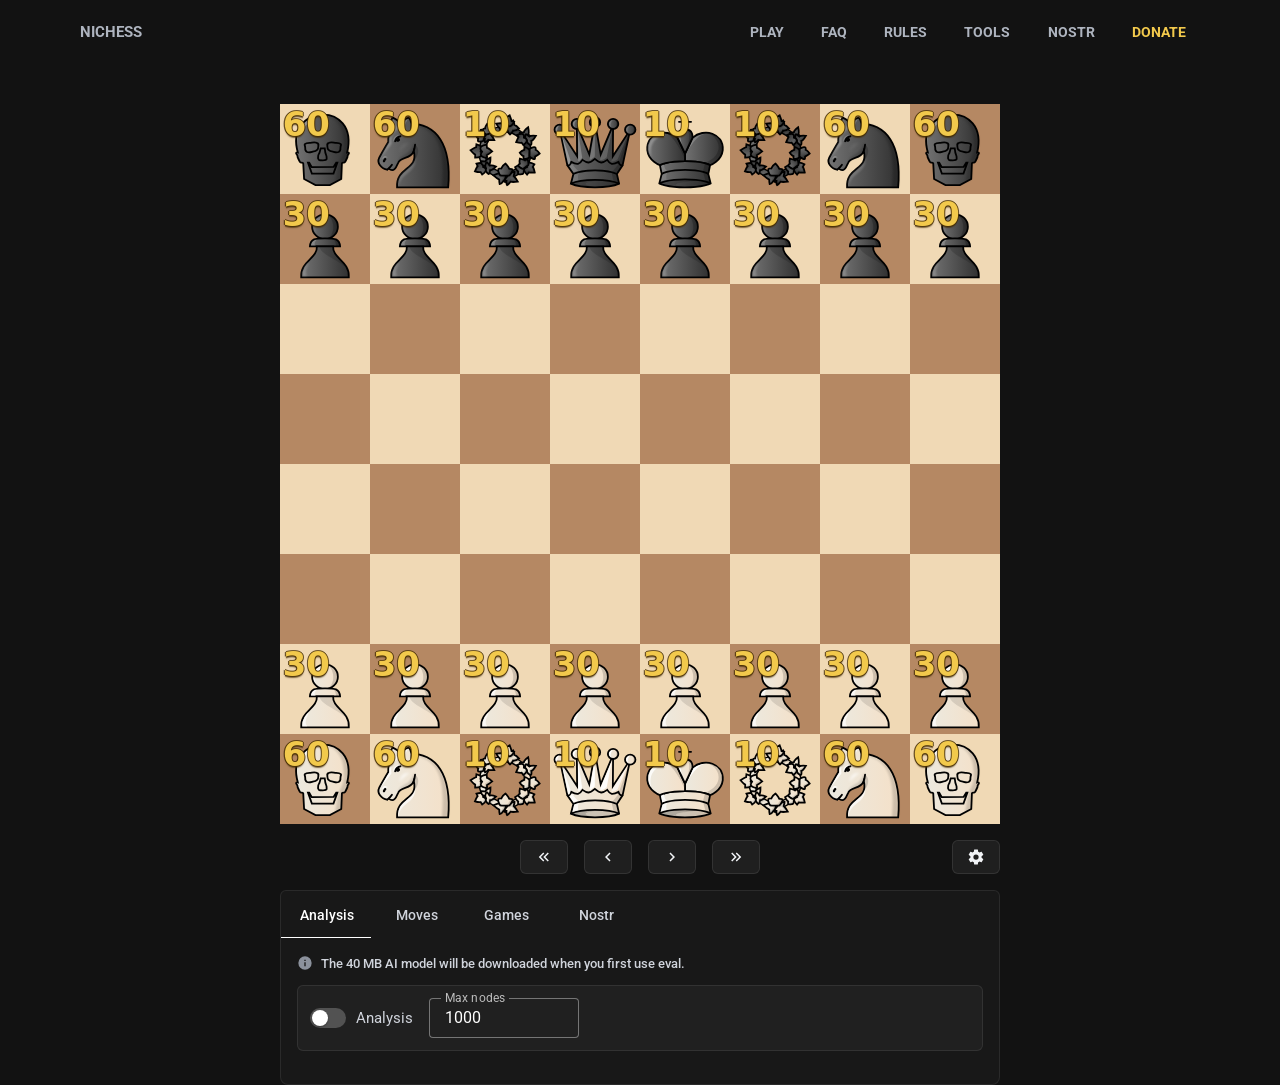
==== commit 6754680b: "initial commit" ====
--- a/analysis.html
+++ b/analysis.html
@@ -1,6 +1,6 @@
 <!DOCTYPE html><html lang="en"><head>
     <link rel="preconnect" href="https://fonts.gstatic.com/" crossorigin="anonymous">
-    <link rel="stylesheet" as="style" onload="this.rel='stylesheet'" href="https://fonts.googleapis.com/css2?family=Roboto:wght@100;300;400;500;700;900&amp;display=swap">
+    <link rel="stylesheet" as="style" onload="this.rel='stylesheet'" href="https://fonts.googleapis.com/css2?family=Roboto:wght@400;500;700&amp;family=Roboto Mono:wght@400;700&amp;display=swap">
 
     <meta charset="UTF-8">
     <link rel="icon" href="/favicon.ico">
@@ -14,8 +14,8 @@
     <meta property="og:image" content="https://www.nichess.org/pwa-512x512.png">
     <link rel="apple-touch-icon" href="/apple-touch-icon-180x180.png" sizes="180x180">
     <title>Analysis</title>
-    <script type="module" crossorigin="" src="/assets/index-BKEKGDls.js"></script>
-    <link rel="stylesheet" crossorigin="" href="/assets/index-CvhIqpyi.css">
+    <script type="module" crossorigin="" src="/assets/index-DMmiQFEL.js"></script>
+    <link rel="stylesheet" crossorigin="" href="/assets/index-BHLRnv3j.css">
   <link rel="manifest" href="/manifest.webmanifest"><style id="vuetify-theme-stylesheet">:root {
       color-scheme: dark;
     }
@@ -24,14 +24,14 @@
       --v-theme-background-overlay-multiplier: 1;
       --v-theme-surface: 33,33,33;
       --v-theme-surface-overlay-multiplier: 1;
-      --v-theme-surface-bright: 204,191,214;
+      --v-theme-surface-bright: 241,243,246;
       --v-theme-surface-bright-overlay-multiplier: 2;
       --v-theme-surface-light: 66,66,66;
       --v-theme-surface-light-overlay-multiplier: 1;
       --v-theme-surface-variant: 200,200,200;
       --v-theme-surface-variant-overlay-multiplier: 2;
       --v-theme-on-surface-variant: 0,0,0;
-      --v-theme-primary: 33,150,243;
+      --v-theme-primary: 139,181,255;
       --v-theme-primary-overlay-multiplier: 2;
       --v-theme-primary-darken-1: 39,124,193;
       --v-theme-primary-darken-1-overlay-multiplier: 2;
@@ -39,26 +39,26 @@
       --v-theme-secondary-overlay-multiplier: 2;
       --v-theme-secondary-darken-1: 72,169,166;
       --v-theme-secondary-darken-1-overlay-multiplier: 2;
-      --v-theme-error: 207,102,121;
+      --v-theme-error: 239,83,80;
       --v-theme-error-overlay-multiplier: 2;
-      --v-theme-info: 33,150,243;
+      --v-theme-info: 139,181,255;
       --v-theme-info-overlay-multiplier: 2;
-      --v-theme-success: 76,175,80;
+      --v-theme-success: 102,187,106;
       --v-theme-success-overlay-multiplier: 2;
-      --v-theme-warning: 251,140,0;
+      --v-theme-warning: 255,183,77;
       --v-theme-warning-overlay-multiplier: 2;
       --v-theme-on-background: 255,255,255;
       --v-theme-on-surface: 255,255,255;
       --v-theme-on-surface-bright: 0,0,0;
       --v-theme-on-surface-light: 255,255,255;
-      --v-theme-on-primary: 255,255,255;
+      --v-theme-on-primary: 0,0,0;
       --v-theme-on-primary-darken-1: 255,255,255;
       --v-theme-on-secondary: 255,255,255;
       --v-theme-on-secondary-darken-1: 255,255,255;
       --v-theme-on-error: 255,255,255;
-      --v-theme-on-info: 255,255,255;
+      --v-theme-on-info: 0,0,0;
       --v-theme-on-success: 255,255,255;
-      --v-theme-on-warning: 255,255,255;
+      --v-theme-on-warning: 0,0,0;
       --v-border-color: 255, 255, 255;
       --v-border-opacity: 0.12;
       --v-high-emphasis-opacity: 1;
@@ -140,14 +140,14 @@
       --v-theme-background-overlay-multiplier: 1;
       --v-theme-surface: 33,33,33;
       --v-theme-surface-overlay-multiplier: 1;
-      --v-theme-surface-bright: 204,191,214;
+      --v-theme-surface-bright: 241,243,246;
       --v-theme-surface-bright-overlay-multiplier: 2;
       --v-theme-surface-light: 66,66,66;
       --v-theme-surface-light-overlay-multiplier: 1;
       --v-theme-surface-variant: 200,200,200;
       --v-theme-surface-variant-overlay-multiplier: 2;
       --v-theme-on-surface-variant: 0,0,0;
-      --v-theme-primary: 33,150,243;
+      --v-theme-primary: 139,181,255;
       --v-theme-primary-overlay-multiplier: 2;
       --v-theme-primary-darken-1: 39,124,193;
       --v-theme-primary-darken-1-overlay-multiplier: 2;
@@ -155,26 +155,26 @@
       --v-theme-secondary-overlay-multiplier: 2;
       --v-theme-secondary-darken-1: 72,169,166;
       --v-theme-secondary-darken-1-overlay-multiplier: 2;
-      --v-theme-error: 207,102,121;
+      --v-theme-error: 239,83,80;
       --v-theme-error-overlay-multiplier: 2;
-      --v-theme-info: 33,150,243;
+      --v-theme-info: 139,181,255;
       --v-theme-info-overlay-multiplier: 2;
-      --v-theme-success: 76,175,80;
+      --v-theme-success: 102,187,106;
       --v-theme-success-overlay-multiplier: 2;
-      --v-theme-warning: 251,140,0;
+      --v-theme-warning: 255,183,77;
       --v-theme-warning-overlay-multiplier: 2;
       --v-theme-on-background: 255,255,255;
       --v-theme-on-surface: 255,255,255;
       --v-theme-on-surface-bright: 0,0,0;
       --v-theme-on-surface-light: 255,255,255;
-      --v-theme-on-primary: 255,255,255;
+      --v-theme-on-primary: 0,0,0;
       --v-theme-on-primary-darken-1: 255,255,255;
       --v-theme-on-secondary: 255,255,255;
       --v-theme-on-secondary-darken-1: 255,255,255;
       --v-theme-on-error: 255,255,255;
-      --v-theme-on-info: 255,255,255;
+      --v-theme-on-info: 0,0,0;
       --v-theme-on-success: 255,255,255;
-      --v-theme-on-warning: 255,255,255;
+      --v-theme-on-warning: 0,0,0;
       --v-border-color: 255, 255, 255;
       --v-border-opacity: 0.12;
       --v-high-emphasis-opacity: 1;
@@ -374,9 +374,9 @@
     .on-warning {
       color: rgb(var(--v-theme-on-warning)) !important;
     }
-</style><link rel="modulepreload" as="script" crossorigin="" href="/assets/default-1jV0i9B_.js"><link rel="stylesheet" crossorigin="" href="/assets/default-vDqa__t1.css"><link rel="modulepreload" as="script" crossorigin="" href="/assets/analysis-u1ZvuG31.js"><link rel="modulepreload" as="script" crossorigin="" href="/assets/BoardSettingsButton-CHaW6fV7.js"><link rel="stylesheet" crossorigin="" href="/assets/BoardSettingsButton-BQklVlCc.css"><link rel="modulepreload" as="script" crossorigin="" href="/assets/agent_cache-BCy93nUV.js"><link rel="modulepreload" as="script" crossorigin="" href="/assets/VTabs-sRbYIL4Y.js"><link rel="stylesheet" crossorigin="" href="/assets/VTabs-BXXBHhTq.css"><link rel="modulepreload" as="script" crossorigin="" href="/assets/nichess-D2jC1SoT.js"><link rel="stylesheet" crossorigin="" href="/assets/analysis-QIT1cgi-.css"></head>
+</style><link rel="modulepreload" as="script" crossorigin="" href="/assets/default-DZkUxN3e.js"><link rel="stylesheet" crossorigin="" href="/assets/default-vDqa__t1.css"><link rel="modulepreload" as="script" crossorigin="" href="/assets/analysis-CPhpYdhH.js"><link rel="modulepreload" as="script" crossorigin="" href="/assets/BoardSettingsButton-hOQCM72s.js"><link rel="stylesheet" crossorigin="" href="/assets/BoardSettingsButton-Dbfk4vdh.css"><link rel="modulepreload" as="script" crossorigin="" href="/assets/agent_cache-BCy93nUV.js"><link rel="modulepreload" as="script" crossorigin="" href="/assets/VTabs-BjTl3IwP.js"><link rel="stylesheet" crossorigin="" href="/assets/VTabs-BXXBHhTq.css"><link rel="modulepreload" as="script" crossorigin="" href="/assets/nichess-D2jC1SoT.js"><link rel="stylesheet" crossorigin="" href="/assets/analysis-DjODwrkx.css"></head>
   <body>
-    <div id="app" data-v-app=""><div data-v-8d89642c="" class="v-application v-theme--dark v-layout v-layout--full-height v-locale--is-ltr"><div class="v-application__wrap"><header data-v-8d89642c="" class="v-toolbar v-toolbar--density-default bg-transparent elevation-0 v-theme--dark v-locale--is-ltr v-app-bar site-app-bar" app="" style="top: 0px; z-index: 1006; transform: translateY(0px); position: fixed; left: 0px; width: calc(100% + 0px);"><!----><div class="v-toolbar__content" style="height: 64px;"><!----><!----><div data-v-8d89642c="" class="v-container v-locale--is-ltr nav-container d-flex align-center"><button data-v-8d89642c="" type="button" class="v-btn v-btn--icon v-theme--dark v-btn--density-default v-btn--size-default v-btn--variant-text mobile-menu-button d-sm-none v-app-bar-nav-icon" aria-label="Open navigation"><span class="v-btn__overlay"></span><span class="v-btn__underlay"></span><!----><span class="v-btn__content" data-no-activator=""><i class="v-icon notranslate v-theme--dark v-icon--size-default" aria-hidden="true"><svg class="v-icon__svg" xmlns="http://www.w3.org/2000/svg" viewBox="0 0 24 24" role="img" aria-hidden="true"><path d="M3,6H21V8H3V6M3,11H21V13H3V11M3,16H21V18H3V16Z"></path></svg></i></span><!----><!----></button><a data-v-8d89642c="" href="/" class="brand-link">Nichess</a><div data-v-8d89642c="" class="desktop-nav d-none d-sm-flex ml-auto"><button data-v-8d89642c="" type="button" class="v-btn v-theme--dark v-btn--density-default v-btn--size-default v-btn--variant-text nav-link"><span class="v-btn__overlay"></span><span class="v-btn__underlay"></span><!----><span class="v-btn__content" data-no-activator="">Play</span><!----><!----></button><!----><!----><a data-v-8d89642c="" href="/faq" class="v-btn v-theme--dark v-btn--density-default v-btn--size-default v-btn--variant-text nav-link"><span class="v-btn__overlay"></span><span class="v-btn__underlay"></span><!----><span class="v-btn__content" data-no-activator="">FAQ</span><!----><!----></a><a data-v-8d89642c="" href="/rules" class="v-btn v-theme--dark v-btn--density-default v-btn--size-default v-btn--variant-text nav-link"><span class="v-btn__overlay"></span><span class="v-btn__underlay"></span><!----><span class="v-btn__content" data-no-activator="">Rules</span><!----><!----></a><a data-v-8d89642c="" href="/tools" class="v-btn v-theme--dark v-btn--density-default v-btn--size-default v-btn--variant-text nav-link"><span class="v-btn__overlay"></span><span class="v-btn__underlay"></span><!----><span class="v-btn__content" data-no-activator="">Tools</span><!----><!----></a><a data-v-8d89642c="" href="/nostr" class="v-btn v-theme--dark v-btn--density-default v-btn--size-default v-btn--variant-text nav-link"><span class="v-btn__overlay"></span><span class="v-btn__underlay"></span><!----><span class="v-btn__content" data-no-activator="">Nostr</span><!----><!----></a><a data-v-8d89642c="" href="/donate" class="v-btn v-theme--dark v-btn--density-default v-btn--size-default v-btn--variant-text nav-link donate-link"><span class="v-btn__overlay"></span><span class="v-btn__underlay"></span><!----><span class="v-btn__content" data-no-activator="">Donate</span><!----><!----></a></div></div><!----></div><!----></header><nav class="v-navigation-drawer v-navigation-drawer--left v-navigation-drawer--temporary v-theme--dark v-navigation-drawer--mobile mobile-drawer d-sm-none" data-v-8d89642c="" style="left: 0px; z-index: 1004; transform: translateX(-256px); position: fixed; height: calc(100% - 64px); top: 64px; bottom: 0px; width: 256px;"><!----><!----><div class="v-navigation-drawer__content"><div data-v-8d89642c="" class="v-list v-theme--dark bg-transparent v-list--density-default v-list--one-line mobile-nav-list" tabindex="0" role="list"><div data-v-8d89642c="" tabindex="-2" class="v-list-item v-list-item--link v-theme--dark v-list-item--density-default v-list-item--one-line rounded-0 v-list-item--variant-text mobile-play-item" role="listitem"><span class="v-list-item__overlay"></span><span class="v-list-item__underlay"></span><!----><div class="v-list-item__content" data-no-activator=""><div class="v-list-item-title">Play</div><!----><!----></div><!----></div><a data-v-8d89642c="" href="/faq" tabindex="-2" class="v-list-item v-list-item--link v-theme--dark v-list-item--density-default v-list-item--one-line rounded-0 v-list-item--variant-text mobile-nav-item" role="link"><span class="v-list-item__overlay"></span><span class="v-list-item__underlay"></span><!----><div class="v-list-item__content" data-no-activator=""><div class="v-list-item-title">FAQ</div><!----><!----></div><!----></a><a data-v-8d89642c="" href="/rules" tabindex="-2" class="v-list-item v-list-item--link v-theme--dark v-list-item--density-default v-list-item--one-line rounded-0 v-list-item--variant-text mobile-nav-item" role="link"><span class="v-list-item__overlay"></span><span class="v-list-item__underlay"></span><!----><div class="v-list-item__content" data-no-activator=""><div class="v-list-item-title">Rules</div><!----><!----></div><!----></a><a data-v-8d89642c="" href="/tools" tabindex="-2" class="v-list-item v-list-item--link v-theme--dark v-list-item--density-default v-list-item--one-line rounded-0 v-list-item--variant-text mobile-nav-item" role="link"><span class="v-list-item__overlay"></span><span class="v-list-item__underlay"></span><!----><div class="v-list-item__content" data-no-activator=""><div class="v-list-item-title">Tools</div><!----><!----></div><!----></a><a data-v-8d89642c="" href="/nostr" tabindex="-2" class="v-list-item v-list-item--link v-theme--dark v-list-item--density-default v-list-item--one-line rounded-0 v-list-item--variant-text mobile-nav-item" role="link"><span class="v-list-item__overlay"></span><span class="v-list-item__underlay"></span><!----><div class="v-list-item__content" data-no-activator=""><div class="v-list-item-title">Nostr</div><!----><!----></div><!----></a><a data-v-8d89642c="" href="/donate" tabindex="-2" class="v-list-item v-list-item--link v-theme--dark v-list-item--density-default v-list-item--one-line rounded-0 v-list-item--variant-text mobile-nav-item mobile-donate-item" role="link"><span class="v-list-item__overlay"></span><span class="v-list-item__underlay"></span><!----><div class="v-list-item__content" data-no-activator=""><div class="v-list-item-title">Donate</div><!----><!----></div><!----></a></div></div><!----></nav><!----><main data-v-8d89642c="" class="v-main" style="--v-layout-left: 0px; --v-layout-right: 0px; --v-layout-top: 64px; --v-layout-bottom: 0px;"><div data-v-2e845ccd="" class="v-container v-locale--is-ltr pa-0" style="max-width: clamp(864px, 80vh, 1920px);"><div data-v-2e845ccd="" class="chessboard-container"><section data-v-2e845ccd="" class="main-wrap mt-10"><div class="main-board"><!----><div class="cg-wrap orientation-white manipulable"><cg-container style="width: 480px; height: 480px;"><cg-board style="font-size: 24px;"><piece class="white rook" style="transform: translate(0px, 420px);"><div class="cg-health-points" style="position: absolute; box-sizing: border-box; display: block; border: 0px; background: transparent; font-family: system-ui, -apple-system, BlinkMacSystemFont, &quot;Segoe UI&quot;, sans-serif; font-variant-numeric: tabular-nums; line-height: 1; letter-spacing: 0px; text-align: center; box-shadow: none; pointer-events: none; left: 3%; top: 4%; color: rgb(242, 201, 76); font-size: 0.94em; font-weight: 900; text-shadow: rgba(70, 45, 0, 0.76) 0px -0.032em 0px, rgba(70, 45, 0, 0.76) -0.032em 0px 0px, rgba(70, 45, 0, 0.76) 0.032em 0px 0px, rgba(70, 45, 0, 0.76) 0px 0.032em 0px, rgba(65, 42, 0, 0.68) 0px 0.052em 0.038em; -webkit-font-smoothing: antialiased;">60</div></piece><piece class="white knight" style="transform: translate(60px, 420px);"><div class="cg-health-points" style="position: absolute; box-sizing: border-box; display: block; border: 0px; background: transparent; font-family: system-ui, -apple-system, BlinkMacSystemFont, &quot;Segoe UI&quot;, sans-serif; font-variant-numeric: tabular-nums; line-height: 1; letter-spacing: 0px; text-align: center; box-shadow: none; pointer-events: none; left: 3%; top: 4%; color: rgb(242, 201, 76); font-size: 0.94em; font-weight: 900; text-shadow: rgba(70, 45, 0, 0.76) 0px -0.032em 0px, rgba(70, 45, 0, 0.76) -0.032em 0px 0px, rgba(70, 45, 0, 0.76) 0.032em 0px 0px, rgba(70, 45, 0, 0.76) 0px 0.032em 0px, rgba(65, 42, 0, 0.68) 0px 0.052em 0.038em; -webkit-font-smoothing: antialiased;">60</div></piece><piece class="white bishop" style="transform: translate(120px, 420px);"><div class="cg-health-points" style="position: absolute; box-sizing: border-box; display: block; border: 0px; background: transparent; font-family: system-ui, -apple-system, BlinkMacSystemFont, &quot;Segoe UI&quot;, sans-serif; font-variant-numeric: tabular-nums; line-height: 1; letter-spacing: 0px; text-align: center; box-shadow: none; pointer-events: none; left: 3%; top: 4%; color: rgb(242, 201, 76); font-size: 0.94em; font-weight: 900; text-shadow: rgba(70, 45, 0, 0.76) 0px -0.032em 0px, rgba(70, 45, 0, 0.76) -0.032em 0px 0px, rgba(70, 45, 0, 0.76) 0.032em 0px 0px, rgba(70, 45, 0, 0.76) 0px 0.032em 0px, rgba(65, 42, 0, 0.68) 0px 0.052em 0.038em; -webkit-font-smoothing: antialiased;">10</div></piece><piece class="white queen" style="transform: translate(180px, 420px);"><div class="cg-health-points" style="position: absolute; box-sizing: border-box; display: block; border: 0px; background: transparent; font-family: system-ui, -apple-system, BlinkMacSystemFont, &quot;Segoe UI&quot;, sans-serif; font-variant-numeric: tabular-nums; line-height: 1; letter-spacing: 0px; text-align: center; box-shadow: none; pointer-events: none; left: 3%; top: 4%; color: rgb(242, 201, 76); font-size: 0.94em; font-weight: 900; text-shadow: rgba(70, 45, 0, 0.76) 0px -0.032em 0px, rgba(70, 45, 0, 0.76) -0.032em 0px 0px, rgba(70, 45, 0, 0.76) 0.032em 0px 0px, rgba(70, 45, 0, 0.76) 0px 0.032em 0px, rgba(65, 42, 0, 0.68) 0px 0.052em 0.038em; -webkit-font-smoothing: antialiased;">10</div></piece><piece class="white king" style="transform: translate(240px, 420px);"><div class="cg-health-points" style="position: absolute; box-sizing: border-box; display: block; border: 0px; background: transparent; font-family: system-ui, -apple-system, BlinkMacSystemFont, &quot;Segoe UI&quot;, sans-serif; font-variant-numeric: tabular-nums; line-height: 1; letter-spacing: 0px; text-align: center; box-shadow: none; pointer-events: none; left: 3%; top: 4%; color: rgb(242, 201, 76); font-size: 0.94em; font-weight: 900; text-shadow: rgba(70, 45, 0, 0.76) 0px -0.032em 0px, rgba(70, 45, 0, 0.76) -0.032em 0px 0px, rgba(70, 45, 0, 0.76) 0.032em 0px 0px, rgba(70, 45, 0, 0.76) 0px 0.032em 0px, rgba(65, 42, 0, 0.68) 0px 0.052em 0.038em; -webkit-font-smoothing: antialiased;">10</div></piece><piece class="white bishop" style="transform: translate(300px, 420px);"><div class="cg-health-points" style="position: absolute; box-sizing: border-box; display: block; border: 0px; background: transparent; font-family: system-ui, -apple-system, BlinkMacSystemFont, &quot;Segoe UI&quot;, sans-serif; font-variant-numeric: tabular-nums; line-height: 1; letter-spacing: 0px; text-align: center; box-shadow: none; pointer-events: none; left: 3%; top: 4%; color: rgb(242, 201, 76); font-size: 0.94em; font-weight: 900; text-shadow: rgba(70, 45, 0, 0.76) 0px -0.032em 0px, rgba(70, 45, 0, 0.76) -0.032em 0px 0px, rgba(70, 45, 0, 0.76) 0.032em 0px 0px, rgba(70, 45, 0, 0.76) 0px 0.032em 0px, rgba(65, 42, 0, 0.68) 0px 0.052em 0.038em; -webkit-font-smoothing: antialiased;">10</div></piece><piece class="white knight" style="transform: translate(360px, 420px);"><div class="cg-health-points" style="position: absolute; box-sizing: border-box; display: block; border: 0px; background: transparent; font-family: system-ui, -apple-system, BlinkMacSystemFont, &quot;Segoe UI&quot;, sans-serif; font-variant-numeric: tabular-nums; line-height: 1; letter-spacing: 0px; text-align: center; box-shadow: none; pointer-events: none; left: 3%; top: 4%; color: rgb(242, 201, 76); font-size: 0.94em; font-weight: 900; text-shadow: rgba(70, 45, 0, 0.76) 0px -0.032em 0px, rgba(70, 45, 0, 0.76) -0.032em 0px 0px, rgba(70, 45, 0, 0.76) 0.032em 0px 0px, rgba(70, 45, 0, 0.76) 0px 0.032em 0px, rgba(65, 42, 0, 0.68) 0px 0.052em 0.038em; -webkit-font-smoothing: antialiased;">60</div></piece><piece class="white rook" style="transform: translate(420px, 420px);"><div class="cg-health-points" style="position: absolute; box-sizing: border-box; display: block; border: 0px; background: transparent; font-family: system-ui, -apple-system, BlinkMacSystemFont, &quot;Segoe UI&quot;, sans-serif; font-variant-numeric: tabular-nums; line-height: 1; letter-spacing: 0px; text-align: center; box-shadow: none; pointer-events: none; left: 3%; top: 4%; color: rgb(242, 201, 76); font-size: 0.94em; font-weight: 900; text-shadow: rgba(70, 45, 0, 0.76) 0px -0.032em 0px, rgba(70, 45, 0, 0.76) -0.032em 0px 0px, rgba(70, 45, 0, 0.76) 0.032em 0px 0px, rgba(70, 45, 0, 0.76) 0px 0.032em 0px, rgba(65, 42, 0, 0.68) 0px 0.052em 0.038em; -webkit-font-smoothing: antialiased;">60</div></piece><piece class="white pawn" style="transform: translate(0px, 360px);"><div class="cg-health-points" style="position: absolute; box-sizing: border-box; display: block; border: 0px; background: transparent; font-family: system-ui, -apple-system, BlinkMacSystemFont, &quot;Segoe UI&quot;, sans-serif; font-variant-numeric: tabular-nums; line-height: 1; letter-spacing: 0px; text-align: center; box-shadow: none; pointer-events: none; left: 3%; top: 4%; color: rgb(242, 201, 76); font-size: 0.94em; font-weight: 900; text-shadow: rgba(70, 45, 0, 0.76) 0px -0.032em 0px, rgba(70, 45, 0, 0.76) -0.032em 0px 0px, rgba(70, 45, 0, 0.76) 0.032em 0px 0px, rgba(70, 45, 0, 0.76) 0px 0.032em 0px, rgba(65, 42, 0, 0.68) 0px 0.052em 0.038em; -webkit-font-smoothing: antialiased;">30</div></piece><piece class="white pawn" style="transform: translate(60px, 360px);"><div class="cg-health-points" style="position: absolute; box-sizing: border-box; display: block; border: 0px; background: transparent; font-family: system-ui, -apple-system, BlinkMacSystemFont, &quot;Segoe UI&quot;, sans-serif; font-variant-numeric: tabular-nums; line-height: 1; letter-spacing: 0px; text-align: center; box-shadow: none; pointer-events: none; left: 3%; top: 4%; color: rgb(242, 201, 76); font-size: 0.94em; font-weight: 900; text-shadow: rgba(70, 45, 0, 0.76) 0px -0.032em 0px, rgba(70, 45, 0, 0.76) -0.032em 0px 0px, rgba(70, 45, 0, 0.76) 0.032em 0px 0px, rgba(70, 45, 0, 0.76) 0px 0.032em 0px, rgba(65, 42, 0, 0.68) 0px 0.052em 0.038em; -webkit-font-smoothing: antialiased;">30</div></piece><piece class="white pawn" style="transform: translate(120px, 360px);"><div class="cg-health-points" style="position: absolute; box-sizing: border-box; display: block; border: 0px; background: transparent; font-family: system-ui, -apple-system, BlinkMacSystemFont, &quot;Segoe UI&quot;, sans-serif; font-variant-numeric: tabular-nums; line-height: 1; letter-spacing: 0px; text-align: center; box-shadow: none; pointer-events: none; left: 3%; top: 4%; color: rgb(242, 201, 76); font-size: 0.94em; font-weight: 900; text-shadow: rgba(70, 45, 0, 0.76) 0px -0.032em 0px, rgba(70, 45, 0, 0.76) -0.032em 0px 0px, rgba(70, 45, 0, 0.76) 0.032em 0px 0px, rgba(70, 45, 0, 0.76) 0px 0.032em 0px, rgba(65, 42, 0, 0.68) 0px 0.052em 0.038em; -webkit-font-smoothing: antialiased;">30</div></piece><piece class="white pawn" style="transform: translate(180px, 360px);"><div class="cg-health-points" style="position: absolute; box-sizing: border-box; display: block; border: 0px; background: transparent; font-family: system-ui, -apple-system, BlinkMacSystemFont, &quot;Segoe UI&quot;, sans-serif; font-variant-numeric: tabular-nums; line-height: 1; letter-spacing: 0px; text-align: center; box-shadow: none; pointer-events: none; left: 3%; top: 4%; color: rgb(242, 201, 76); font-size: 0.94em; font-weight: 900; text-shadow: rgba(70, 45, 0, 0.76) 0px -0.032em 0px, rgba(70, 45, 0, 0.76) -0.032em 0px 0px, rgba(70, 45, 0, 0.76) 0.032em 0px 0px, rgba(70, 45, 0, 0.76) 0px 0.032em 0px, rgba(65, 42, 0, 0.68) 0px 0.052em 0.038em; -webkit-font-smoothing: antialiased;">30</div></piece><piece class="white pawn" style="transform: translate(240px, 360px);"><div class="cg-health-points" style="position: absolute; box-sizing: border-box; display: block; border: 0px; background: transparent; font-family: system-ui, -apple-system, BlinkMacSystemFont, &quot;Segoe UI&quot;, sans-serif; font-variant-numeric: tabular-nums; line-height: 1; letter-spacing: 0px; text-align: center; box-shadow: none; pointer-events: none; left: 3%; top: 4%; color: rgb(242, 201, 76); font-size: 0.94em; font-weight: 900; text-shadow: rgba(70, 45, 0, 0.76) 0px -0.032em 0px, rgba(70, 45, 0, 0.76) -0.032em 0px 0px, rgba(70, 45, 0, 0.76) 0.032em 0px 0px, rgba(70, 45, 0, 0.76) 0px 0.032em 0px, rgba(65, 42, 0, 0.68) 0px 0.052em 0.038em; -webkit-font-smoothing: antialiased;">30</div></piece><piece class="white pawn" style="transform: translate(300px, 360px);"><div class="cg-health-points" style="position: absolute; box-sizing: border-box; display: block; border: 0px; background: transparent; font-family: system-ui, -apple-system, BlinkMacSystemFont, &quot;Segoe UI&quot;, sans-serif; font-variant-numeric: tabular-nums; line-height: 1; letter-spacing: 0px; text-align: center; box-shadow: none; pointer-events: none; left: 3%; top: 4%; color: rgb(242, 201, 76); font-size: 0.94em; font-weight: 900; text-shadow: rgba(70, 45, 0, 0.76) 0px -0.032em 0px, rgba(70, 45, 0, 0.76) -0.032em 0px 0px, rgba(70, 45, 0, 0.76) 0.032em 0px 0px, rgba(70, 45, 0, 0.76) 0px 0.032em 0px, rgba(65, 42, 0, 0.68) 0px 0.052em 0.038em; -webkit-font-smoothing: antialiased;">30</div></piece><piece class="white pawn" style="transform: translate(360px, 360px);"><div class="cg-health-points" style="position: absolute; box-sizing: border-box; display: block; border: 0px; background: transparent; font-family: system-ui, -apple-system, BlinkMacSystemFont, &quot;Segoe UI&quot;, sans-serif; font-variant-numeric: tabular-nums; line-height: 1; letter-spacing: 0px; text-align: center; box-shadow: none; pointer-events: none; left: 3%; top: 4%; color: rgb(242, 201, 76); font-size: 0.94em; font-weight: 900; text-shadow: rgba(70, 45, 0, 0.76) 0px -0.032em 0px, rgba(70, 45, 0, 0.76) -0.032em 0px 0px, rgba(70, 45, 0, 0.76) 0.032em 0px 0px, rgba(70, 45, 0, 0.76) 0px 0.032em 0px, rgba(65, 42, 0, 0.68) 0px 0.052em 0.038em; -webkit-font-smoothing: antialiased;">30</div></piece><piece class="white pawn" style="transform: translate(420px, 360px);"><div class="cg-health-points" style="position: absolute; box-sizing: border-box; display: block; border: 0px; background: transparent; font-family: system-ui, -apple-system, BlinkMacSystemFont, &quot;Segoe UI&quot;, sans-serif; font-variant-numeric: tabular-nums; line-height: 1; letter-spacing: 0px; text-align: center; box-shadow: none; pointer-events: none; left: 3%; top: 4%; color: rgb(242, 201, 76); font-size: 0.94em; font-weight: 900; text-shadow: rgba(70, 45, 0, 0.76) 0px -0.032em 0px, rgba(70, 45, 0, 0.76) -0.032em 0px 0px, rgba(70, 45, 0, 0.76) 0.032em 0px 0px, rgba(70, 45, 0, 0.76) 0px 0.032em 0px, rgba(65, 42, 0, 0.68) 0px 0.052em 0.038em; -webkit-font-smoothing: antialiased;">30</div></piece><piece class="black pawn" style="transform: translate(0px, 60px);"><div class="cg-health-points" style="position: absolute; box-sizing: border-box; display: block; border: 0px; background: transparent; font-family: system-ui, -apple-system, BlinkMacSystemFont, &quot;Segoe UI&quot;, sans-serif; font-variant-numeric: tabular-nums; line-height: 1; letter-spacing: 0px; text-align: center; box-shadow: none; pointer-events: none; left: 3%; top: 4%; color: rgb(242, 201, 76); font-size: 0.94em; font-weight: 900; text-shadow: rgba(70, 45, 0, 0.76) 0px -0.032em 0px, rgba(70, 45, 0, 0.76) -0.032em 0px 0px, rgba(70, 45, 0, 0.76) 0.032em 0px 0px, rgba(70, 45, 0, 0.76) 0px 0.032em 0px, rgba(65, 42, 0, 0.68) 0px 0.052em 0.038em; -webkit-font-smoothing: antialiased;">30</div></piece><piece class="black pawn" style="transform: translate(60px, 60px);"><div class="cg-health-points" style="position: absolute; box-sizing: border-box; display: block; border: 0px; background: transparent; font-family: system-ui, -apple-system, BlinkMacSystemFont, &quot;Segoe UI&quot;, sans-serif; font-variant-numeric: tabular-nums; line-height: 1; letter-spacing: 0px; text-align: center; box-shadow: none; pointer-events: none; left: 3%; top: 4%; color: rgb(242, 201, 76); font-size: 0.94em; font-weight: 900; text-shadow: rgba(70, 45, 0, 0.76) 0px -0.032em 0px, rgba(70, 45, 0, 0.76) -0.032em 0px 0px, rgba(70, 45, 0, 0.76) 0.032em 0px 0px, rgba(70, 45, 0, 0.76) 0px 0.032em 0px, rgba(65, 42, 0, 0.68) 0px 0.052em 0.038em; -webkit-font-smoothing: antialiased;">30</div></piece><piece class="black pawn" style="transform: translate(120px, 60px);"><div class="cg-health-points" style="position: absolute; box-sizing: border-box; display: block; border: 0px; background: transparent; font-family: system-ui, -apple-system, BlinkMacSystemFont, &quot;Segoe UI&quot;, sans-serif; font-variant-numeric: tabular-nums; line-height: 1; letter-spacing: 0px; text-align: center; box-shadow: none; pointer-events: none; left: 3%; top: 4%; color: rgb(242, 201, 76); font-size: 0.94em; font-weight: 900; text-shadow: rgba(70, 45, 0, 0.76) 0px -0.032em 0px, rgba(70, 45, 0, 0.76) -0.032em 0px 0px, rgba(70, 45, 0, 0.76) 0.032em 0px 0px, rgba(70, 45, 0, 0.76) 0px 0.032em 0px, rgba(65, 42, 0, 0.68) 0px 0.052em 0.038em; -webkit-font-smoothing: antialiased;">30</div></piece><piece class="black pawn" style="transform: translate(180px, 60px);"><div class="cg-health-points" style="position: absolute; box-sizing: border-box; display: block; border: 0px; background: transparent; font-family: system-ui, -apple-system, BlinkMacSystemFont, &quot;Segoe UI&quot;, sans-serif; font-variant-numeric: tabular-nums; line-height: 1; letter-spacing: 0px; text-align: center; box-shadow: none; pointer-events: none; left: 3%; top: 4%; color: rgb(242, 201, 76); font-size: 0.94em; font-weight: 900; text-shadow: rgba(70, 45, 0, 0.76) 0px -0.032em 0px, rgba(70, 45, 0, 0.76) -0.032em 0px 0px, rgba(70, 45, 0, 0.76) 0.032em 0px 0px, rgba(70, 45, 0, 0.76) 0px 0.032em 0px, rgba(65, 42, 0, 0.68) 0px 0.052em 0.038em; -webkit-font-smoothing: antialiased;">30</div></piece><piece class="black pawn" style="transform: translate(240px, 60px);"><div class="cg-health-points" style="position: absolute; box-sizing: border-box; display: block; border: 0px; background: transparent; font-family: system-ui, -apple-system, BlinkMacSystemFont, &quot;Segoe UI&quot;, sans-serif; font-variant-numeric: tabular-nums; line-height: 1; letter-spacing: 0px; text-align: center; box-shadow: none; pointer-events: none; left: 3%; top: 4%; color: rgb(242, 201, 76); font-size: 0.94em; font-weight: 900; text-shadow: rgba(70, 45, 0, 0.76) 0px -0.032em 0px, rgba(70, 45, 0, 0.76) -0.032em 0px 0px, rgba(70, 45, 0, 0.76) 0.032em 0px 0px, rgba(70, 45, 0, 0.76) 0px 0.032em 0px, rgba(65, 42, 0, 0.68) 0px 0.052em 0.038em; -webkit-font-smoothing: antialiased;">30</div></piece><piece class="black pawn" style="transform: translate(300px, 60px);"><div class="cg-health-points" style="position: absolute; box-sizing: border-box; display: block; border: 0px; background: transparent; font-family: system-ui, -apple-system, BlinkMacSystemFont, &quot;Segoe UI&quot;, sans-serif; font-variant-numeric: tabular-nums; line-height: 1; letter-spacing: 0px; text-align: center; box-shadow: none; pointer-events: none; left: 3%; top: 4%; color: rgb(242, 201, 76); font-size: 0.94em; font-weight: 900; text-shadow: rgba(70, 45, 0, 0.76) 0px -0.032em 0px, rgba(70, 45, 0, 0.76) -0.032em 0px 0px, rgba(70, 45, 0, 0.76) 0.032em 0px 0px, rgba(70, 45, 0, 0.76) 0px 0.032em 0px, rgba(65, 42, 0, 0.68) 0px 0.052em 0.038em; -webkit-font-smoothing: antialiased;">30</div></piece><piece class="black pawn" style="transform: translate(360px, 60px);"><div class="cg-health-points" style="position: absolute; box-sizing: border-box; display: block; border: 0px; background: transparent; font-family: system-ui, -apple-system, BlinkMacSystemFont, &quot;Segoe UI&quot;, sans-serif; font-variant-numeric: tabular-nums; line-height: 1; letter-spacing: 0px; text-align: center; box-shadow: none; pointer-events: none; left: 3%; top: 4%; color: rgb(242, 201, 76); font-size: 0.94em; font-weight: 900; text-shadow: rgba(70, 45, 0, 0.76) 0px -0.032em 0px, rgba(70, 45, 0, 0.76) -0.032em 0px 0px, rgba(70, 45, 0, 0.76) 0.032em 0px 0px, rgba(70, 45, 0, 0.76) 0px 0.032em 0px, rgba(65, 42, 0, 0.68) 0px 0.052em 0.038em; -webkit-font-smoothing: antialiased;">30</div></piece><piece class="black pawn" style="transform: translate(420px, 60px);"><div class="cg-health-points" style="position: absolute; box-sizing: border-box; display: block; border: 0px; background: transparent; font-family: system-ui, -apple-system, BlinkMacSystemFont, &quot;Segoe UI&quot;, sans-serif; font-variant-numeric: tabular-nums; line-height: 1; letter-spacing: 0px; text-align: center; box-shadow: none; pointer-events: none; left: 3%; top: 4%; color: rgb(242, 201, 76); font-size: 0.94em; font-weight: 900; text-shadow: rgba(70, 45, 0, 0.76) 0px -0.032em 0px, rgba(70, 45, 0, 0.76) -0.032em 0px 0px, rgba(70, 45, 0, 0.76) 0.032em 0px 0px, rgba(70, 45, 0, 0.76) 0px 0.032em 0px, rgba(65, 42, 0, 0.68) 0px 0.052em 0.038em; -webkit-font-smoothing: antialiased;">30</div></piece><piece class="black rook" style="transform: translate(0px, 0px);"><div class="cg-health-points" style="position: absolute; box-sizing: border-box; display: block; border: 0px; background: transparent; font-family: system-ui, -apple-system, BlinkMacSystemFont, &quot;Segoe UI&quot;, sans-serif; font-variant-numeric: tabular-nums; line-height: 1; letter-spacing: 0px; text-align: center; box-shadow: none; pointer-events: none; left: 3%; top: 4%; color: rgb(242, 201, 76); font-size: 0.94em; font-weight: 900; text-shadow: rgba(70, 45, 0, 0.76) 0px -0.032em 0px, rgba(70, 45, 0, 0.76) -0.032em 0px 0px, rgba(70, 45, 0, 0.76) 0.032em 0px 0px, rgba(70, 45, 0, 0.76) 0px 0.032em 0px, rgba(65, 42, 0, 0.68) 0px 0.052em 0.038em; -webkit-font-smoothing: antialiased;">60</div></piece><piece class="black knight" style="transform: translate(60px, 0px);"><div class="cg-health-points" style="position: absolute; box-sizing: border-box; display: block; border: 0px; background: transparent; font-family: system-ui, -apple-system, BlinkMacSystemFont, &quot;Segoe UI&quot;, sans-serif; font-variant-numeric: tabular-nums; line-height: 1; letter-spacing: 0px; text-align: center; box-shadow: none; pointer-events: none; left: 3%; top: 4%; color: rgb(242, 201, 76); font-size: 0.94em; font-weight: 900; text-shadow: rgba(70, 45, 0, 0.76) 0px -0.032em 0px, rgba(70, 45, 0, 0.76) -0.032em 0px 0px, rgba(70, 45, 0, 0.76) 0.032em 0px 0px, rgba(70, 45, 0, 0.76) 0px 0.032em 0px, rgba(65, 42, 0, 0.68) 0px 0.052em 0.038em; -webkit-font-smoothing: antialiased;">60</div></piece><piece class="black bishop" style="transform: translate(120px, 0px);"><div class="cg-health-points" style="position: absolute; box-sizing: border-box; display: block; border: 0px; background: transparent; font-family: system-ui, -apple-system, BlinkMacSystemFont, &quot;Segoe UI&quot;, sans-serif; font-variant-numeric: tabular-nums; line-height: 1; letter-spacing: 0px; text-align: center; box-shadow: none; pointer-events: none; left: 3%; top: 4%; color: rgb(242, 201, 76); font-size: 0.94em; font-weight: 900; text-shadow: rgba(70, 45, 0, 0.76) 0px -0.032em 0px, rgba(70, 45, 0, 0.76) -0.032em 0px 0px, rgba(70, 45, 0, 0.76) 0.032em 0px 0px, rgba(70, 45, 0, 0.76) 0px 0.032em 0px, rgba(65, 42, 0, 0.68) 0px 0.052em 0.038em; -webkit-font-smoothing: antialiased;">10</div></piece><piece class="black queen" style="transform: translate(180px, 0px);"><div class="cg-health-points" style="position: absolute; box-sizing: border-box; display: block; border: 0px; background: transparent; font-family: system-ui, -apple-system, BlinkMacSystemFont, &quot;Segoe UI&quot;, sans-serif; font-variant-numeric: tabular-nums; line-height: 1; letter-spacing: 0px; text-align: center; box-shadow: none; pointer-events: none; left: 3%; top: 4%; color: rgb(242, 201, 76); font-size: 0.94em; font-weight: 900; text-shadow: rgba(70, 45, 0, 0.76) 0px -0.032em 0px, rgba(70, 45, 0, 0.76) -0.032em 0px 0px, rgba(70, 45, 0, 0.76) 0.032em 0px 0px, rgba(70, 45, 0, 0.76) 0px 0.032em 0px, rgba(65, 42, 0, 0.68) 0px 0.052em 0.038em; -webkit-font-smoothing: antialiased;">10</div></piece><piece class="black king" style="transform: translate(240px, 0px);"><div class="cg-health-points" style="position: absolute; box-sizing: border-box; display: block; border: 0px; background: transparent; font-family: system-ui, -apple-system, BlinkMacSystemFont, &quot;Segoe UI&quot;, sans-serif; font-variant-numeric: tabular-nums; line-height: 1; letter-spacing: 0px; text-align: center; box-shadow: none; pointer-events: none; left: 3%; top: 4%; color: rgb(242, 201, 76); font-size: 0.94em; font-weight: 900; text-shadow: rgba(70, 45, 0, 0.76) 0px -0.032em 0px, rgba(70, 45, 0, 0.76) -0.032em 0px 0px, rgba(70, 45, 0, 0.76) 0.032em 0px 0px, rgba(70, 45, 0, 0.76) 0px 0.032em 0px, rgba(65, 42, 0, 0.68) 0px 0.052em 0.038em; -webkit-font-smoothing: antialiased;">10</div></piece><piece class="black bishop" style="transform: translate(300px, 0px);"><div class="cg-health-points" style="position: absolute; box-sizing: border-box; display: block; border: 0px; background: transparent; font-family: system-ui, -apple-system, BlinkMacSystemFont, &quot;Segoe UI&quot;, sans-serif; font-variant-numeric: tabular-nums; line-height: 1; letter-spacing: 0px; text-align: center; box-shadow: none; pointer-events: none; left: 3%; top: 4%; color: rgb(242, 201, 76); font-size: 0.94em; font-weight: 900; text-shadow: rgba(70, 45, 0, 0.76) 0px -0.032em 0px, rgba(70, 45, 0, 0.76) -0.032em 0px 0px, rgba(70, 45, 0, 0.76) 0.032em 0px 0px, rgba(70, 45, 0, 0.76) 0px 0.032em 0px, rgba(65, 42, 0, 0.68) 0px 0.052em 0.038em; -webkit-font-smoothing: antialiased;">10</div></piece><piece class="black knight" style="transform: translate(360px, 0px);"><div class="cg-health-points" style="position: absolute; box-sizing: border-box; display: block; border: 0px; background: transparent; font-family: system-ui, -apple-system, BlinkMacSystemFont, &quot;Segoe UI&quot;, sans-serif; font-variant-numeric: tabular-nums; line-height: 1; letter-spacing: 0px; text-align: center; box-shadow: none; pointer-events: none; left: 3%; top: 4%; color: rgb(242, 201, 76); font-size: 0.94em; font-weight: 900; text-shadow: rgba(70, 45, 0, 0.76) 0px -0.032em 0px, rgba(70, 45, 0, 0.76) -0.032em 0px 0px, rgba(70, 45, 0, 0.76) 0.032em 0px 0px, rgba(70, 45, 0, 0.76) 0px 0.032em 0px, rgba(65, 42, 0, 0.68) 0px 0.052em 0.038em; -webkit-font-smoothing: antialiased;">60</div></piece><piece class="black rook" style="transform: translate(420px, 0px);"><div class="cg-health-points" style="position: absolute; box-sizing: border-box; display: block; border: 0px; background: transparent; font-family: system-ui, -apple-system, BlinkMacSystemFont, &quot;Segoe UI&quot;, sans-serif; font-variant-numeric: tabular-nums; line-height: 1; letter-spacing: 0px; text-align: center; box-shadow: none; pointer-events: none; left: 3%; top: 4%; color: rgb(242, 201, 76); font-size: 0.94em; font-weight: 900; text-shadow: rgba(70, 45, 0, 0.76) 0px -0.032em 0px, rgba(70, 45, 0, 0.76) -0.032em 0px 0px, rgba(70, 45, 0, 0.76) 0.032em 0px 0px, rgba(70, 45, 0, 0.76) 0px 0.032em 0px, rgba(65, 42, 0, 0.68) 0px 0.052em 0.038em; -webkit-font-smoothing: antialiased;">60</div></piece></cg-board><svg class="cg-shapes" viewBox="-4 -4 8 8" preserveAspectRatio="xMidYMid slice"><defs><filter id="cg-filter-blur"><feGaussianBlur stdDeviation="0.022"></feGaussianBlur></filter></defs><g></g></svg><svg class="cg-custom-svgs" viewBox="-3.5 -3.5 8 8" preserveAspectRatio="xMidYMid slice"><g></g></svg><cg-auto-pieces></cg-auto-pieces><piece class="ghost" style="visibility: hidden;"></piece></cg-container></div></div></section></div><div data-v-2e845ccd="" class="control-row mt-2 mt-sm-4"><div data-v-2e845ccd="" class="control-row-left"></div><div data-v-2e845ccd="" class="control-row-center"><button data-v-2e845ccd="" type="button" class="v-btn v-theme--dark v-btn--density-default v-btn--size-default v-btn--variant-flat board-action-button"><span class="v-btn__overlay"></span><span class="v-btn__underlay"></span><!----><span class="v-btn__content" data-no-activator=""><i data-v-2e845ccd="" class="v-icon notranslate v-theme--dark v-icon--size-default ma-auto" aria-hidden="true"><svg class="v-icon__svg" xmlns="http://www.w3.org/2000/svg" viewBox="0 0 24 24" role="img" aria-hidden="true"><path d="M18.41,7.41L17,6L11,12L17,18L18.41,16.59L13.83,12L18.41,7.41M12.41,7.41L11,6L5,12L11,18L12.41,16.59L7.83,12L12.41,7.41Z"></path></svg></i></span><!----><!----></button><button data-v-2e845ccd="" type="button" class="v-btn v-theme--dark v-btn--density-default v-btn--size-default v-btn--variant-flat board-action-button"><span class="v-btn__overlay"></span><span class="v-btn__underlay"></span><!----><span class="v-btn__content" data-no-activator=""><i data-v-2e845ccd="" class="v-icon notranslate v-theme--dark v-icon--size-default ma-auto" aria-hidden="true"><svg class="v-icon__svg" xmlns="http://www.w3.org/2000/svg" viewBox="0 0 24 24" role="img" aria-hidden="true"><path d="M15.41,16.58L10.83,12L15.41,7.41L14,6L8,12L14,18L15.41,16.58Z"></path></svg></i></span><!----><!----></button><button data-v-2e845ccd="" type="button" class="v-btn v-theme--dark v-btn--density-default v-btn--size-default v-btn--variant-flat board-action-button"><span class="v-btn__overlay"></span><span class="v-btn__underlay"></span><!----><span class="v-btn__content" data-no-activator=""><i data-v-2e845ccd="" class="v-icon notranslate v-theme--dark v-icon--size-default ma-auto" aria-hidden="true"><svg class="v-icon__svg" xmlns="http://www.w3.org/2000/svg" viewBox="0 0 24 24" role="img" aria-hidden="true"><path d="M8.59,16.58L13.17,12L8.59,7.41L10,6L16,12L10,18L8.59,16.58Z"></path></svg></i></span><!----><!----></button><button data-v-2e845ccd="" type="button" class="v-btn v-theme--dark v-btn--density-default v-btn--size-default v-btn--variant-flat board-action-button"><span class="v-btn__overlay"></span><span class="v-btn__underlay"></span><!----><span class="v-btn__content" data-no-activator=""><i data-v-2e845ccd="" class="v-icon notranslate v-theme--dark v-icon--size-default ma-auto" aria-hidden="true"><svg class="v-icon__svg" xmlns="http://www.w3.org/2000/svg" viewBox="0 0 24 24" role="img" aria-hidden="true"><path d="M5.59,7.41L7,6L13,12L7,18L5.59,16.59L10.17,12L5.59,7.41M11.59,7.41L13,6L19,12L13,18L11.59,16.59L16.17,12L11.59,7.41Z"></path></svg></i></span><!----><!----></button></div><div data-v-2e845ccd="" class="control-row-right"><button data-v-18d48a8d="" type="button" class="v-btn v-theme--dark v-btn--density-default v-btn--size-default v-btn--variant-flat board-action-button" aria-label="Board settings"><span class="v-btn__overlay"></span><span class="v-btn__underlay"></span><!----><span class="v-btn__content" data-no-activator=""><i data-v-18d48a8d="" class="v-icon notranslate v-theme--dark v-icon--size-default" aria-hidden="true"><svg class="v-icon__svg" xmlns="http://www.w3.org/2000/svg" viewBox="0 0 24 24" role="img" aria-hidden="true"><path d="M12,15.5A3.5,3.5 0 0,1 8.5,12A3.5,3.5 0 0,1 12,8.5A3.5,3.5 0 0,1 15.5,12A3.5,3.5 0 0,1 12,15.5M19.43,12.97C19.47,12.65 19.5,12.33 19.5,12C19.5,11.67 19.47,11.34 19.43,11L21.54,9.37C21.73,9.22 21.78,8.95 21.66,8.73L19.66,5.27C19.54,5.05 19.27,4.96 19.05,5.05L16.56,6.05C16.04,5.66 15.5,5.32 14.87,5.07L14.5,2.42C14.46,2.18 14.25,2 14,2H10C9.75,2 9.54,2.18 9.5,2.42L9.13,5.07C8.5,5.32 7.96,5.66 7.44,6.05L4.95,5.05C4.73,4.96 4.46,5.05 4.34,5.27L2.34,8.73C2.21,8.95 2.27,9.22 2.46,9.37L4.57,11C4.53,11.34 4.5,11.67 4.5,12C4.5,12.33 4.53,12.65 4.57,12.97L2.46,14.63C2.27,14.78 2.21,15.05 2.34,15.27L4.34,18.73C4.46,18.95 4.73,19.03 4.95,18.95L7.44,17.94C7.96,18.34 8.5,18.68 9.13,18.93L9.5,21.58C9.54,21.82 9.75,22 10,22H14C14.25,22 14.46,21.82 14.5,21.58L14.87,18.93C15.5,18.67 16.04,18.34 16.56,17.94L19.05,18.95C19.27,19.03 19.54,18.95 19.66,18.73L21.66,15.27C21.78,15.05 21.73,14.78 21.54,14.63L19.43,12.97Z"></path></svg></i></span><!----><!----></button><!----><!----></div></div><div class="v-slide-group v-slide-group--mobile v-tabs v-tabs--horizontal v-tabs--align-tabs-start v-tabs--density-default bg-transparent mt-4 tabs-no-scroll" tabindex="-1" role="tablist" data-v-2e845ccd=""><!----><div class="v-slide-group__container"><div class="v-slide-group__content"><button data-v-2e845ccd="" tabindex="0" type="button" class="v-btn v-tab-item--selected v-tab--selected v-theme--dark v-btn--density-default v-btn--size-default v-btn--variant-text v-tab" role="tab" aria-selected="true" value="analysis"><span class="v-btn__overlay"></span><span class="v-btn__underlay"></span><!----><span class="v-btn__content" data-no-activator="">Analysis<div class="v-tab__slider"></div></span><!----><!----></button><button data-v-2e845ccd="" tabindex="-1" type="button" class="v-btn v-theme--dark v-btn--density-default v-btn--size-default v-btn--variant-text v-tab" role="tab" aria-selected="false" value="moves"><span class="v-btn__overlay"></span><span class="v-btn__underlay"></span><!----><span class="v-btn__content" data-no-activator="">Moves<div class="v-tab__slider"></div></span><!----><!----></button><button data-v-2e845ccd="" tabindex="-1" type="button" class="v-btn v-theme--dark v-btn--density-default v-btn--size-default v-btn--variant-text v-tab" role="tab" aria-selected="false" value="games"><span class="v-btn__overlay"></span><span class="v-btn__underlay"></span><!----><span class="v-btn__content" data-no-activator="">Games<div class="v-tab__slider"></div></span><!----><!----></button><button data-v-2e845ccd="" tabindex="-1" type="button" class="v-btn v-theme--dark v-btn--density-default v-btn--size-default v-btn--variant-text v-tab" role="tab" aria-selected="false" value="nostr"><span class="v-btn__overlay"></span><span class="v-btn__underlay"></span><!----><span class="v-btn__content" data-no-activator="">Nostr<div class="v-tab__slider"></div></span><!----><!----></button></div></div><!----></div><!----><div data-v-2e845ccd="" class="tab-content"><div data-v-2e845ccd="" class="download-warning mb-3"><span data-v-2e845ccd="">Note: The 40 MB AI model will be downloaded when you first use eval.</span></div><!----><div data-v-2e845ccd="" class="analysis-controls"><div data-v-2e845ccd="" class="v-input v-input--horizontal v-input--center-affix v-input--density-compact v-theme--dark v-locale--is-ltr v-input--dirty v-switch"><!----><div class="v-input__control"><div class="v-selection-control v-selection-control--density-compact"><div class="v-selection-control__wrapper"><div class="v-switch__track"><!----><!----></div><div class="v-selection-control__input"><input id="switch-v-18" aria-disabled="false" aria-label="Analysis" type="checkbox" value="true"><div class="v-switch__thumb"><!----></div></div></div><label class="v-label v-label--clickable" for="switch-v-18"><!---->Analysis</label></div></div><!----><!----></div><div data-v-2e845ccd="" class="v-input v-input--horizontal v-input--center-affix v-input--density-compact v-theme--dark v-locale--is-ltr v-input--dirty v-text-field" style="max-width: 150px;"><!----><div class="v-input__control"><div class="v-field v-field--active v-field--center-affix v-field--dirty v-field--variant-outlined v-theme--dark v-locale--is-ltr"><div class="v-field__overlay"></div><div class="v-field__loader"><div class="v-progress-linear v-theme--dark v-locale--is-ltr" role="progressbar" aria-hidden="true" aria-valuemin="0" aria-valuemax="100" style="top: 0px; height: 0px; --v-progress-linear-height: 2px;"><!----><div class="v-progress-linear__background"></div><div class="v-progress-linear__buffer" style="width: 0%;"></div><div class="v-progress-linear__indeterminate"><div class="v-progress-linear__indeterminate long"></div><div class="v-progress-linear__indeterminate short"></div></div><!----></div></div><!----><div class="v-field__field" data-no-activator=""><!----><label class="v-label v-field-label" for="input-v-22"><!---->Max nodes</label><!----><input size="1" type="number" id="input-v-22" min="100" max="100000" step="1000" class="v-field__input" value="1000"><!----></div><!----><!----><div class="v-field__outline"><div class="v-field__outline__start"></div><div class="v-field__outline__notch"><label class="v-label v-field-label v-field-label--floating" for="input-v-22" aria-hidden="false"><!---->Max nodes</label></div><div class="v-field__outline__end"></div><!----></div></div></div><!----><!----></div></div><!----></div><div data-v-2e845ccd="" class="tab-content" style="display: none;"><div data-v-2e845ccd="" class="move-history-section"><div data-v-2e845ccd="" class="history-header"><div data-v-2e845ccd="" class="history-label">History:</div><!----></div><div data-v-2e845ccd="" class="move-history-view mt-2"><!----><div data-v-2e845ccd="" class="no-moves">No moves yet</div></div></div></div><div data-v-2e845ccd="" class="tab-content" style="display: none;"><div data-v-2e845ccd="" class="games-info-message">Your last 30 games will be saved here.</div><div data-v-2e845ccd="" class="no-moves">No saved games</div></div><div data-v-2e845ccd="" class="tab-content" style="display: none;"><div data-v-2e845ccd="" class="games-info-message">Your last 30 Nostr games will be saved here.</div><div data-v-2e845ccd="" class="no-moves">No saved Nostr games</div></div></div></main></div></div></div>
+    <div id="app" data-v-app=""><div data-v-db73bb10="" class="v-application v-theme--dark v-layout v-layout--full-height v-locale--is-ltr"><div class="v-application__wrap"><header data-v-db73bb10="" class="v-toolbar v-toolbar--density-default bg-transparent elevation-0 v-theme--dark v-locale--is-ltr v-app-bar site-app-bar" app="" style="top: 0px; z-index: 1006; transform: translateY(0px); position: fixed; transition: none !important; left: 0px; width: calc(100% + 0px);"><!----><div class="v-toolbar__content" style="height: 64px;"><!----><!----><div data-v-db73bb10="" class="v-container v-locale--is-ltr nav-container d-flex align-center"><button data-v-db73bb10="" type="button" class="v-btn v-btn--icon v-theme--dark v-btn--density-default v-btn--size-default v-btn--variant-text mobile-menu-button d-sm-none v-app-bar-nav-icon" aria-expanded="false" aria-label="Open navigation"><span class="v-btn__overlay"></span><span class="v-btn__underlay"></span><!----><span class="v-btn__content" data-no-activator=""><i class="v-icon notranslate v-theme--dark v-icon--size-default" aria-hidden="true"><svg class="v-icon__svg" xmlns="http://www.w3.org/2000/svg" viewBox="0 0 24 24" role="img" aria-hidden="true"><path d="M3,6H21V8H3V6M3,11H21V13H3V11M3,16H21V18H3V16Z"></path></svg></i></span><!----><!----></button><a data-v-db73bb10="" href="/" class="brand-link">Nichess</a><div data-v-db73bb10="" class="desktop-nav d-none d-sm-flex ml-auto"><button data-v-db73bb10="" type="button" class="v-btn v-theme--dark v-btn--density-default v-btn--size-default v-btn--variant-text nav-link"><span class="v-btn__overlay"></span><span class="v-btn__underlay"></span><!----><span class="v-btn__content" data-no-activator="">Play</span><!----><!----></button><!----><!----><a data-v-db73bb10="" href="/faq" class="v-btn v-theme--dark v-btn--density-default v-btn--size-default v-btn--variant-text nav-link"><span class="v-btn__overlay"></span><span class="v-btn__underlay"></span><!----><span class="v-btn__content" data-no-activator="">FAQ</span><!----><!----></a><a data-v-db73bb10="" href="/rules" class="v-btn v-theme--dark v-btn--density-default v-btn--size-default v-btn--variant-text nav-link"><span class="v-btn__overlay"></span><span class="v-btn__underlay"></span><!----><span class="v-btn__content" data-no-activator="">Rules</span><!----><!----></a><a data-v-db73bb10="" href="/tools" class="v-btn v-theme--dark v-btn--density-default v-btn--size-default v-btn--variant-text nav-link"><span class="v-btn__overlay"></span><span class="v-btn__underlay"></span><!----><span class="v-btn__content" data-no-activator="">Tools</span><!----><!----></a><a data-v-db73bb10="" href="/nostr" class="v-btn v-theme--dark v-btn--density-default v-btn--size-default v-btn--variant-text nav-link"><span class="v-btn__overlay"></span><span class="v-btn__underlay"></span><!----><span class="v-btn__content" data-no-activator="">Nostr</span><!----><!----></a><a data-v-db73bb10="" href="/donate" class="v-btn v-theme--dark v-btn--density-default v-btn--size-default v-btn--variant-text nav-link donate-link"><span class="v-btn__overlay"></span><span class="v-btn__underlay"></span><!----><span class="v-btn__content" data-no-activator="">Donate</span><!----><!----></a></div></div><!----></div><!----></header><nav class="v-navigation-drawer v-navigation-drawer--top v-navigation-drawer--temporary v-theme--dark v-navigation-drawer--mobile mobile-drawer d-sm-none" data-v-db73bb10="" style="top: 64px; z-index: 1004; transform: translateY(-256px); position: fixed; transition: none !important; height: 256px; left: 0px; width: calc(100% + 0px);"><!----><!----><div class="v-navigation-drawer__content"><div data-v-db73bb10="" class="v-list v-theme--dark bg-transparent v-list--density-default v-list--one-line mobile-nav-list" tabindex="0" role="list"><div data-v-db73bb10="" tabindex="-2" class="v-list-item v-list-item--link v-theme--dark v-list-item--density-default v-list-item--one-line rounded-0 v-list-item--variant-text mobile-play-item" role="listitem"><span class="v-list-item__overlay"></span><span class="v-list-item__underlay"></span><!----><div class="v-list-item__content" data-no-activator=""><div class="v-list-item-title">Play</div><!----><!----></div><!----></div><a data-v-db73bb10="" href="/faq" tabindex="-2" class="v-list-item v-list-item--link v-theme--dark v-list-item--density-default v-list-item--one-line rounded-0 v-list-item--variant-text mobile-nav-item" role="link"><span class="v-list-item__overlay"></span><span class="v-list-item__underlay"></span><!----><div class="v-list-item__content" data-no-activator=""><div class="v-list-item-title">FAQ</div><!----><!----></div><!----></a><a data-v-db73bb10="" href="/rules" tabindex="-2" class="v-list-item v-list-item--link v-theme--dark v-list-item--density-default v-list-item--one-line rounded-0 v-list-item--variant-text mobile-nav-item" role="link"><span class="v-list-item__overlay"></span><span class="v-list-item__underlay"></span><!----><div class="v-list-item__content" data-no-activator=""><div class="v-list-item-title">Rules</div><!----><!----></div><!----></a><a data-v-db73bb10="" href="/tools" tabindex="-2" class="v-list-item v-list-item--link v-theme--dark v-list-item--density-default v-list-item--one-line rounded-0 v-list-item--variant-text mobile-nav-item" role="link"><span class="v-list-item__overlay"></span><span class="v-list-item__underlay"></span><!----><div class="v-list-item__content" data-no-activator=""><div class="v-list-item-title">Tools</div><!----><!----></div><!----></a><a data-v-db73bb10="" href="/nostr" tabindex="-2" class="v-list-item v-list-item--link v-theme--dark v-list-item--density-default v-list-item--one-line rounded-0 v-list-item--variant-text mobile-nav-item" role="link"><span class="v-list-item__overlay"></span><span class="v-list-item__underlay"></span><!----><div class="v-list-item__content" data-no-activator=""><div class="v-list-item-title">Nostr</div><!----><!----></div><!----></a><a data-v-db73bb10="" href="/donate" tabindex="-2" class="v-list-item v-list-item--link v-theme--dark v-list-item--density-default v-list-item--one-line rounded-0 v-list-item--variant-text mobile-nav-item mobile-donate-item" role="link"><span class="v-list-item__overlay"></span><span class="v-list-item__underlay"></span><!----><div class="v-list-item__content" data-no-activator=""><div class="v-list-item-title">Donate</div><!----><!----></div><!----></a></div></div><!----></nav><!----><main data-v-db73bb10="" class="v-main" style="--v-layout-left: 0px; --v-layout-right: 0px; --v-layout-top: 64px; --v-layout-bottom: 0px; transition: none !important;"><div data-v-cf3c6035="" class="v-container v-locale--is-ltr pa-0 board-column" style="max-width: var(--board-column-width);"><div data-v-cf3c6035="" class="chessboard-container"><section data-v-cf3c6035="" class="main-wrap mt-10"><div class="main-board"><!----><div class="cg-wrap orientation-white manipulable"><cg-container style="width: 480px; height: 480px;"><cg-board style="font-size: 24px;"><piece class="white rook" style="transform: translate(0px, 420px);"><div class="cg-health-points" style="position: absolute; box-sizing: border-box; display: block; border: 0px; background: transparent; font-family: system-ui, -apple-system, BlinkMacSystemFont, &quot;Segoe UI&quot;, sans-serif; font-variant-numeric: tabular-nums; line-height: 1; letter-spacing: 0px; text-align: center; box-shadow: none; pointer-events: none; left: 3%; top: 4%; color: rgb(242, 201, 76); font-size: 0.94em; font-weight: 900; text-shadow: rgba(70, 45, 0, 0.76) 0px -0.032em 0px, rgba(70, 45, 0, 0.76) -0.032em 0px 0px, rgba(70, 45, 0, 0.76) 0.032em 0px 0px, rgba(70, 45, 0, 0.76) 0px 0.032em 0px, rgba(65, 42, 0, 0.68) 0px 0.052em 0.038em; -webkit-font-smoothing: antialiased;">60</div></piece><piece class="white knight" style="transform: translate(60px, 420px);"><div class="cg-health-points" style="position: absolute; box-sizing: border-box; display: block; border: 0px; background: transparent; font-family: system-ui, -apple-system, BlinkMacSystemFont, &quot;Segoe UI&quot;, sans-serif; font-variant-numeric: tabular-nums; line-height: 1; letter-spacing: 0px; text-align: center; box-shadow: none; pointer-events: none; left: 3%; top: 4%; color: rgb(242, 201, 76); font-size: 0.94em; font-weight: 900; text-shadow: rgba(70, 45, 0, 0.76) 0px -0.032em 0px, rgba(70, 45, 0, 0.76) -0.032em 0px 0px, rgba(70, 45, 0, 0.76) 0.032em 0px 0px, rgba(70, 45, 0, 0.76) 0px 0.032em 0px, rgba(65, 42, 0, 0.68) 0px 0.052em 0.038em; -webkit-font-smoothing: antialiased;">60</div></piece><piece class="white bishop" style="transform: translate(120px, 420px);"><div class="cg-health-points" style="position: absolute; box-sizing: border-box; display: block; border: 0px; background: transparent; font-family: system-ui, -apple-system, BlinkMacSystemFont, &quot;Segoe UI&quot;, sans-serif; font-variant-numeric: tabular-nums; line-height: 1; letter-spacing: 0px; text-align: center; box-shadow: none; pointer-events: none; left: 3%; top: 4%; color: rgb(242, 201, 76); font-size: 0.94em; font-weight: 900; text-shadow: rgba(70, 45, 0, 0.76) 0px -0.032em 0px, rgba(70, 45, 0, 0.76) -0.032em 0px 0px, rgba(70, 45, 0, 0.76) 0.032em 0px 0px, rgba(70, 45, 0, 0.76) 0px 0.032em 0px, rgba(65, 42, 0, 0.68) 0px 0.052em 0.038em; -webkit-font-smoothing: antialiased;">10</div></piece><piece class="white queen" style="transform: translate(180px, 420px);"><div class="cg-health-points" style="position: absolute; box-sizing: border-box; display: block; border: 0px; background: transparent; font-family: system-ui, -apple-system, BlinkMacSystemFont, &quot;Segoe UI&quot;, sans-serif; font-variant-numeric: tabular-nums; line-height: 1; letter-spacing: 0px; text-align: center; box-shadow: none; pointer-events: none; left: 3%; top: 4%; color: rgb(242, 201, 76); font-size: 0.94em; font-weight: 900; text-shadow: rgba(70, 45, 0, 0.76) 0px -0.032em 0px, rgba(70, 45, 0, 0.76) -0.032em 0px 0px, rgba(70, 45, 0, 0.76) 0.032em 0px 0px, rgba(70, 45, 0, 0.76) 0px 0.032em 0px, rgba(65, 42, 0, 0.68) 0px 0.052em 0.038em; -webkit-font-smoothing: antialiased;">10</div></piece><piece class="white king" style="transform: translate(240px, 420px);"><div class="cg-health-points" style="position: absolute; box-sizing: border-box; display: block; border: 0px; background: transparent; font-family: system-ui, -apple-system, BlinkMacSystemFont, &quot;Segoe UI&quot;, sans-serif; font-variant-numeric: tabular-nums; line-height: 1; letter-spacing: 0px; text-align: center; box-shadow: none; pointer-events: none; left: 3%; top: 4%; color: rgb(242, 201, 76); font-size: 0.94em; font-weight: 900; text-shadow: rgba(70, 45, 0, 0.76) 0px -0.032em 0px, rgba(70, 45, 0, 0.76) -0.032em 0px 0px, rgba(70, 45, 0, 0.76) 0.032em 0px 0px, rgba(70, 45, 0, 0.76) 0px 0.032em 0px, rgba(65, 42, 0, 0.68) 0px 0.052em 0.038em; -webkit-font-smoothing: antialiased;">10</div></piece><piece class="white bishop" style="transform: translate(300px, 420px);"><div class="cg-health-points" style="position: absolute; box-sizing: border-box; display: block; border: 0px; background: transparent; font-family: system-ui, -apple-system, BlinkMacSystemFont, &quot;Segoe UI&quot;, sans-serif; font-variant-numeric: tabular-nums; line-height: 1; letter-spacing: 0px; text-align: center; box-shadow: none; pointer-events: none; left: 3%; top: 4%; color: rgb(242, 201, 76); font-size: 0.94em; font-weight: 900; text-shadow: rgba(70, 45, 0, 0.76) 0px -0.032em 0px, rgba(70, 45, 0, 0.76) -0.032em 0px 0px, rgba(70, 45, 0, 0.76) 0.032em 0px 0px, rgba(70, 45, 0, 0.76) 0px 0.032em 0px, rgba(65, 42, 0, 0.68) 0px 0.052em 0.038em; -webkit-font-smoothing: antialiased;">10</div></piece><piece class="white knight" style="transform: translate(360px, 420px);"><div class="cg-health-points" style="position: absolute; box-sizing: border-box; display: block; border: 0px; background: transparent; font-family: system-ui, -apple-system, BlinkMacSystemFont, &quot;Segoe UI&quot;, sans-serif; font-variant-numeric: tabular-nums; line-height: 1; letter-spacing: 0px; text-align: center; box-shadow: none; pointer-events: none; left: 3%; top: 4%; color: rgb(242, 201, 76); font-size: 0.94em; font-weight: 900; text-shadow: rgba(70, 45, 0, 0.76) 0px -0.032em 0px, rgba(70, 45, 0, 0.76) -0.032em 0px 0px, rgba(70, 45, 0, 0.76) 0.032em 0px 0px, rgba(70, 45, 0, 0.76) 0px 0.032em 0px, rgba(65, 42, 0, 0.68) 0px 0.052em 0.038em; -webkit-font-smoothing: antialiased;">60</div></piece><piece class="white rook" style="transform: translate(420px, 420px);"><div class="cg-health-points" style="position: absolute; box-sizing: border-box; display: block; border: 0px; background: transparent; font-family: system-ui, -apple-system, BlinkMacSystemFont, &quot;Segoe UI&quot;, sans-serif; font-variant-numeric: tabular-nums; line-height: 1; letter-spacing: 0px; text-align: center; box-shadow: none; pointer-events: none; left: 3%; top: 4%; color: rgb(242, 201, 76); font-size: 0.94em; font-weight: 900; text-shadow: rgba(70, 45, 0, 0.76) 0px -0.032em 0px, rgba(70, 45, 0, 0.76) -0.032em 0px 0px, rgba(70, 45, 0, 0.76) 0.032em 0px 0px, rgba(70, 45, 0, 0.76) 0px 0.032em 0px, rgba(65, 42, 0, 0.68) 0px 0.052em 0.038em; -webkit-font-smoothing: antialiased;">60</div></piece><piece class="white pawn" style="transform: translate(0px, 360px);"><div class="cg-health-points" style="position: absolute; box-sizing: border-box; display: block; border: 0px; background: transparent; font-family: system-ui, -apple-system, BlinkMacSystemFont, &quot;Segoe UI&quot;, sans-serif; font-variant-numeric: tabular-nums; line-height: 1; letter-spacing: 0px; text-align: center; box-shadow: none; pointer-events: none; left: 3%; top: 4%; color: rgb(242, 201, 76); font-size: 0.94em; font-weight: 900; text-shadow: rgba(70, 45, 0, 0.76) 0px -0.032em 0px, rgba(70, 45, 0, 0.76) -0.032em 0px 0px, rgba(70, 45, 0, 0.76) 0.032em 0px 0px, rgba(70, 45, 0, 0.76) 0px 0.032em 0px, rgba(65, 42, 0, 0.68) 0px 0.052em 0.038em; -webkit-font-smoothing: antialiased;">30</div></piece><piece class="white pawn" style="transform: translate(60px, 360px);"><div class="cg-health-points" style="position: absolute; box-sizing: border-box; display: block; border: 0px; background: transparent; font-family: system-ui, -apple-system, BlinkMacSystemFont, &quot;Segoe UI&quot;, sans-serif; font-variant-numeric: tabular-nums; line-height: 1; letter-spacing: 0px; text-align: center; box-shadow: none; pointer-events: none; left: 3%; top: 4%; color: rgb(242, 201, 76); font-size: 0.94em; font-weight: 900; text-shadow: rgba(70, 45, 0, 0.76) 0px -0.032em 0px, rgba(70, 45, 0, 0.76) -0.032em 0px 0px, rgba(70, 45, 0, 0.76) 0.032em 0px 0px, rgba(70, 45, 0, 0.76) 0px 0.032em 0px, rgba(65, 42, 0, 0.68) 0px 0.052em 0.038em; -webkit-font-smoothing: antialiased;">30</div></piece><piece class="white pawn" style="transform: translate(120px, 360px);"><div class="cg-health-points" style="position: absolute; box-sizing: border-box; display: block; border: 0px; background: transparent; font-family: system-ui, -apple-system, BlinkMacSystemFont, &quot;Segoe UI&quot;, sans-serif; font-variant-numeric: tabular-nums; line-height: 1; letter-spacing: 0px; text-align: center; box-shadow: none; pointer-events: none; left: 3%; top: 4%; color: rgb(242, 201, 76); font-size: 0.94em; font-weight: 900; text-shadow: rgba(70, 45, 0, 0.76) 0px -0.032em 0px, rgba(70, 45, 0, 0.76) -0.032em 0px 0px, rgba(70, 45, 0, 0.76) 0.032em 0px 0px, rgba(70, 45, 0, 0.76) 0px 0.032em 0px, rgba(65, 42, 0, 0.68) 0px 0.052em 0.038em; -webkit-font-smoothing: antialiased;">30</div></piece><piece class="white pawn" style="transform: translate(180px, 360px);"><div class="cg-health-points" style="position: absolute; box-sizing: border-box; display: block; border: 0px; background: transparent; font-family: system-ui, -apple-system, BlinkMacSystemFont, &quot;Segoe UI&quot;, sans-serif; font-variant-numeric: tabular-nums; line-height: 1; letter-spacing: 0px; text-align: center; box-shadow: none; pointer-events: none; left: 3%; top: 4%; color: rgb(242, 201, 76); font-size: 0.94em; font-weight: 900; text-shadow: rgba(70, 45, 0, 0.76) 0px -0.032em 0px, rgba(70, 45, 0, 0.76) -0.032em 0px 0px, rgba(70, 45, 0, 0.76) 0.032em 0px 0px, rgba(70, 45, 0, 0.76) 0px 0.032em 0px, rgba(65, 42, 0, 0.68) 0px 0.052em 0.038em; -webkit-font-smoothing: antialiased;">30</div></piece><piece class="white pawn" style="transform: translate(240px, 360px);"><div class="cg-health-points" style="position: absolute; box-sizing: border-box; display: block; border: 0px; background: transparent; font-family: system-ui, -apple-system, BlinkMacSystemFont, &quot;Segoe UI&quot;, sans-serif; font-variant-numeric: tabular-nums; line-height: 1; letter-spacing: 0px; text-align: center; box-shadow: none; pointer-events: none; left: 3%; top: 4%; color: rgb(242, 201, 76); font-size: 0.94em; font-weight: 900; text-shadow: rgba(70, 45, 0, 0.76) 0px -0.032em 0px, rgba(70, 45, 0, 0.76) -0.032em 0px 0px, rgba(70, 45, 0, 0.76) 0.032em 0px 0px, rgba(70, 45, 0, 0.76) 0px 0.032em 0px, rgba(65, 42, 0, 0.68) 0px 0.052em 0.038em; -webkit-font-smoothing: antialiased;">30</div></piece><piece class="white pawn" style="transform: translate(300px, 360px);"><div class="cg-health-points" style="position: absolute; box-sizing: border-box; display: block; border: 0px; background: transparent; font-family: system-ui, -apple-system, BlinkMacSystemFont, &quot;Segoe UI&quot;, sans-serif; font-variant-numeric: tabular-nums; line-height: 1; letter-spacing: 0px; text-align: center; box-shadow: none; pointer-events: none; left: 3%; top: 4%; color: rgb(242, 201, 76); font-size: 0.94em; font-weight: 900; text-shadow: rgba(70, 45, 0, 0.76) 0px -0.032em 0px, rgba(70, 45, 0, 0.76) -0.032em 0px 0px, rgba(70, 45, 0, 0.76) 0.032em 0px 0px, rgba(70, 45, 0, 0.76) 0px 0.032em 0px, rgba(65, 42, 0, 0.68) 0px 0.052em 0.038em; -webkit-font-smoothing: antialiased;">30</div></piece><piece class="white pawn" style="transform: translate(360px, 360px);"><div class="cg-health-points" style="position: absolute; box-sizing: border-box; display: block; border: 0px; background: transparent; font-family: system-ui, -apple-system, BlinkMacSystemFont, &quot;Segoe UI&quot;, sans-serif; font-variant-numeric: tabular-nums; line-height: 1; letter-spacing: 0px; text-align: center; box-shadow: none; pointer-events: none; left: 3%; top: 4%; color: rgb(242, 201, 76); font-size: 0.94em; font-weight: 900; text-shadow: rgba(70, 45, 0, 0.76) 0px -0.032em 0px, rgba(70, 45, 0, 0.76) -0.032em 0px 0px, rgba(70, 45, 0, 0.76) 0.032em 0px 0px, rgba(70, 45, 0, 0.76) 0px 0.032em 0px, rgba(65, 42, 0, 0.68) 0px 0.052em 0.038em; -webkit-font-smoothing: antialiased;">30</div></piece><piece class="white pawn" style="transform: translate(420px, 360px);"><div class="cg-health-points" style="position: absolute; box-sizing: border-box; display: block; border: 0px; background: transparent; font-family: system-ui, -apple-system, BlinkMacSystemFont, &quot;Segoe UI&quot;, sans-serif; font-variant-numeric: tabular-nums; line-height: 1; letter-spacing: 0px; text-align: center; box-shadow: none; pointer-events: none; left: 3%; top: 4%; color: rgb(242, 201, 76); font-size: 0.94em; font-weight: 900; text-shadow: rgba(70, 45, 0, 0.76) 0px -0.032em 0px, rgba(70, 45, 0, 0.76) -0.032em 0px 0px, rgba(70, 45, 0, 0.76) 0.032em 0px 0px, rgba(70, 45, 0, 0.76) 0px 0.032em 0px, rgba(65, 42, 0, 0.68) 0px 0.052em 0.038em; -webkit-font-smoothing: antialiased;">30</div></piece><piece class="black pawn" style="transform: translate(0px, 60px);"><div class="cg-health-points" style="position: absolute; box-sizing: border-box; display: block; border: 0px; background: transparent; font-family: system-ui, -apple-system, BlinkMacSystemFont, &quot;Segoe UI&quot;, sans-serif; font-variant-numeric: tabular-nums; line-height: 1; letter-spacing: 0px; text-align: center; box-shadow: none; pointer-events: none; left: 3%; top: 4%; color: rgb(242, 201, 76); font-size: 0.94em; font-weight: 900; text-shadow: rgba(70, 45, 0, 0.76) 0px -0.032em 0px, rgba(70, 45, 0, 0.76) -0.032em 0px 0px, rgba(70, 45, 0, 0.76) 0.032em 0px 0px, rgba(70, 45, 0, 0.76) 0px 0.032em 0px, rgba(65, 42, 0, 0.68) 0px 0.052em 0.038em; -webkit-font-smoothing: antialiased;">30</div></piece><piece class="black pawn" style="transform: translate(60px, 60px);"><div class="cg-health-points" style="position: absolute; box-sizing: border-box; display: block; border: 0px; background: transparent; font-family: system-ui, -apple-system, BlinkMacSystemFont, &quot;Segoe UI&quot;, sans-serif; font-variant-numeric: tabular-nums; line-height: 1; letter-spacing: 0px; text-align: center; box-shadow: none; pointer-events: none; left: 3%; top: 4%; color: rgb(242, 201, 76); font-size: 0.94em; font-weight: 900; text-shadow: rgba(70, 45, 0, 0.76) 0px -0.032em 0px, rgba(70, 45, 0, 0.76) -0.032em 0px 0px, rgba(70, 45, 0, 0.76) 0.032em 0px 0px, rgba(70, 45, 0, 0.76) 0px 0.032em 0px, rgba(65, 42, 0, 0.68) 0px 0.052em 0.038em; -webkit-font-smoothing: antialiased;">30</div></piece><piece class="black pawn" style="transform: translate(120px, 60px);"><div class="cg-health-points" style="position: absolute; box-sizing: border-box; display: block; border: 0px; background: transparent; font-family: system-ui, -apple-system, BlinkMacSystemFont, &quot;Segoe UI&quot;, sans-serif; font-variant-numeric: tabular-nums; line-height: 1; letter-spacing: 0px; text-align: center; box-shadow: none; pointer-events: none; left: 3%; top: 4%; color: rgb(242, 201, 76); font-size: 0.94em; font-weight: 900; text-shadow: rgba(70, 45, 0, 0.76) 0px -0.032em 0px, rgba(70, 45, 0, 0.76) -0.032em 0px 0px, rgba(70, 45, 0, 0.76) 0.032em 0px 0px, rgba(70, 45, 0, 0.76) 0px 0.032em 0px, rgba(65, 42, 0, 0.68) 0px 0.052em 0.038em; -webkit-font-smoothing: antialiased;">30</div></piece><piece class="black pawn" style="transform: translate(180px, 60px);"><div class="cg-health-points" style="position: absolute; box-sizing: border-box; display: block; border: 0px; background: transparent; font-family: system-ui, -apple-system, BlinkMacSystemFont, &quot;Segoe UI&quot;, sans-serif; font-variant-numeric: tabular-nums; line-height: 1; letter-spacing: 0px; text-align: center; box-shadow: none; pointer-events: none; left: 3%; top: 4%; color: rgb(242, 201, 76); font-size: 0.94em; font-weight: 900; text-shadow: rgba(70, 45, 0, 0.76) 0px -0.032em 0px, rgba(70, 45, 0, 0.76) -0.032em 0px 0px, rgba(70, 45, 0, 0.76) 0.032em 0px 0px, rgba(70, 45, 0, 0.76) 0px 0.032em 0px, rgba(65, 42, 0, 0.68) 0px 0.052em 0.038em; -webkit-font-smoothing: antialiased;">30</div></piece><piece class="black pawn" style="transform: translate(240px, 60px);"><div class="cg-health-points" style="position: absolute; box-sizing: border-box; display: block; border: 0px; background: transparent; font-family: system-ui, -apple-system, BlinkMacSystemFont, &quot;Segoe UI&quot;, sans-serif; font-variant-numeric: tabular-nums; line-height: 1; letter-spacing: 0px; text-align: center; box-shadow: none; pointer-events: none; left: 3%; top: 4%; color: rgb(242, 201, 76); font-size: 0.94em; font-weight: 900; text-shadow: rgba(70, 45, 0, 0.76) 0px -0.032em 0px, rgba(70, 45, 0, 0.76) -0.032em 0px 0px, rgba(70, 45, 0, 0.76) 0.032em 0px 0px, rgba(70, 45, 0, 0.76) 0px 0.032em 0px, rgba(65, 42, 0, 0.68) 0px 0.052em 0.038em; -webkit-font-smoothing: antialiased;">30</div></piece><piece class="black pawn" style="transform: translate(300px, 60px);"><div class="cg-health-points" style="position: absolute; box-sizing: border-box; display: block; border: 0px; background: transparent; font-family: system-ui, -apple-system, BlinkMacSystemFont, &quot;Segoe UI&quot;, sans-serif; font-variant-numeric: tabular-nums; line-height: 1; letter-spacing: 0px; text-align: center; box-shadow: none; pointer-events: none; left: 3%; top: 4%; color: rgb(242, 201, 76); font-size: 0.94em; font-weight: 900; text-shadow: rgba(70, 45, 0, 0.76) 0px -0.032em 0px, rgba(70, 45, 0, 0.76) -0.032em 0px 0px, rgba(70, 45, 0, 0.76) 0.032em 0px 0px, rgba(70, 45, 0, 0.76) 0px 0.032em 0px, rgba(65, 42, 0, 0.68) 0px 0.052em 0.038em; -webkit-font-smoothing: antialiased;">30</div></piece><piece class="black pawn" style="transform: translate(360px, 60px);"><div class="cg-health-points" style="position: absolute; box-sizing: border-box; display: block; border: 0px; background: transparent; font-family: system-ui, -apple-system, BlinkMacSystemFont, &quot;Segoe UI&quot;, sans-serif; font-variant-numeric: tabular-nums; line-height: 1; letter-spacing: 0px; text-align: center; box-shadow: none; pointer-events: none; left: 3%; top: 4%; color: rgb(242, 201, 76); font-size: 0.94em; font-weight: 900; text-shadow: rgba(70, 45, 0, 0.76) 0px -0.032em 0px, rgba(70, 45, 0, 0.76) -0.032em 0px 0px, rgba(70, 45, 0, 0.76) 0.032em 0px 0px, rgba(70, 45, 0, 0.76) 0px 0.032em 0px, rgba(65, 42, 0, 0.68) 0px 0.052em 0.038em; -webkit-font-smoothing: antialiased;">30</div></piece><piece class="black pawn" style="transform: translate(420px, 60px);"><div class="cg-health-points" style="position: absolute; box-sizing: border-box; display: block; border: 0px; background: transparent; font-family: system-ui, -apple-system, BlinkMacSystemFont, &quot;Segoe UI&quot;, sans-serif; font-variant-numeric: tabular-nums; line-height: 1; letter-spacing: 0px; text-align: center; box-shadow: none; pointer-events: none; left: 3%; top: 4%; color: rgb(242, 201, 76); font-size: 0.94em; font-weight: 900; text-shadow: rgba(70, 45, 0, 0.76) 0px -0.032em 0px, rgba(70, 45, 0, 0.76) -0.032em 0px 0px, rgba(70, 45, 0, 0.76) 0.032em 0px 0px, rgba(70, 45, 0, 0.76) 0px 0.032em 0px, rgba(65, 42, 0, 0.68) 0px 0.052em 0.038em; -webkit-font-smoothing: antialiased;">30</div></piece><piece class="black rook" style="transform: translate(0px, 0px);"><div class="cg-health-points" style="position: absolute; box-sizing: border-box; display: block; border: 0px; background: transparent; font-family: system-ui, -apple-system, BlinkMacSystemFont, &quot;Segoe UI&quot;, sans-serif; font-variant-numeric: tabular-nums; line-height: 1; letter-spacing: 0px; text-align: center; box-shadow: none; pointer-events: none; left: 3%; top: 4%; color: rgb(242, 201, 76); font-size: 0.94em; font-weight: 900; text-shadow: rgba(70, 45, 0, 0.76) 0px -0.032em 0px, rgba(70, 45, 0, 0.76) -0.032em 0px 0px, rgba(70, 45, 0, 0.76) 0.032em 0px 0px, rgba(70, 45, 0, 0.76) 0px 0.032em 0px, rgba(65, 42, 0, 0.68) 0px 0.052em 0.038em; -webkit-font-smoothing: antialiased;">60</div></piece><piece class="black knight" style="transform: translate(60px, 0px);"><div class="cg-health-points" style="position: absolute; box-sizing: border-box; display: block; border: 0px; background: transparent; font-family: system-ui, -apple-system, BlinkMacSystemFont, &quot;Segoe UI&quot;, sans-serif; font-variant-numeric: tabular-nums; line-height: 1; letter-spacing: 0px; text-align: center; box-shadow: none; pointer-events: none; left: 3%; top: 4%; color: rgb(242, 201, 76); font-size: 0.94em; font-weight: 900; text-shadow: rgba(70, 45, 0, 0.76) 0px -0.032em 0px, rgba(70, 45, 0, 0.76) -0.032em 0px 0px, rgba(70, 45, 0, 0.76) 0.032em 0px 0px, rgba(70, 45, 0, 0.76) 0px 0.032em 0px, rgba(65, 42, 0, 0.68) 0px 0.052em 0.038em; -webkit-font-smoothing: antialiased;">60</div></piece><piece class="black bishop" style="transform: translate(120px, 0px);"><div class="cg-health-points" style="position: absolute; box-sizing: border-box; display: block; border: 0px; background: transparent; font-family: system-ui, -apple-system, BlinkMacSystemFont, &quot;Segoe UI&quot;, sans-serif; font-variant-numeric: tabular-nums; line-height: 1; letter-spacing: 0px; text-align: center; box-shadow: none; pointer-events: none; left: 3%; top: 4%; color: rgb(242, 201, 76); font-size: 0.94em; font-weight: 900; text-shadow: rgba(70, 45, 0, 0.76) 0px -0.032em 0px, rgba(70, 45, 0, 0.76) -0.032em 0px 0px, rgba(70, 45, 0, 0.76) 0.032em 0px 0px, rgba(70, 45, 0, 0.76) 0px 0.032em 0px, rgba(65, 42, 0, 0.68) 0px 0.052em 0.038em; -webkit-font-smoothing: antialiased;">10</div></piece><piece class="black queen" style="transform: translate(180px, 0px);"><div class="cg-health-points" style="position: absolute; box-sizing: border-box; display: block; border: 0px; background: transparent; font-family: system-ui, -apple-system, BlinkMacSystemFont, &quot;Segoe UI&quot;, sans-serif; font-variant-numeric: tabular-nums; line-height: 1; letter-spacing: 0px; text-align: center; box-shadow: none; pointer-events: none; left: 3%; top: 4%; color: rgb(242, 201, 76); font-size: 0.94em; font-weight: 900; text-shadow: rgba(70, 45, 0, 0.76) 0px -0.032em 0px, rgba(70, 45, 0, 0.76) -0.032em 0px 0px, rgba(70, 45, 0, 0.76) 0.032em 0px 0px, rgba(70, 45, 0, 0.76) 0px 0.032em 0px, rgba(65, 42, 0, 0.68) 0px 0.052em 0.038em; -webkit-font-smoothing: antialiased;">10</div></piece><piece class="black king" style="transform: translate(240px, 0px);"><div class="cg-health-points" style="position: absolute; box-sizing: border-box; display: block; border: 0px; background: transparent; font-family: system-ui, -apple-system, BlinkMacSystemFont, &quot;Segoe UI&quot;, sans-serif; font-variant-numeric: tabular-nums; line-height: 1; letter-spacing: 0px; text-align: center; box-shadow: none; pointer-events: none; left: 3%; top: 4%; color: rgb(242, 201, 76); font-size: 0.94em; font-weight: 900; text-shadow: rgba(70, 45, 0, 0.76) 0px -0.032em 0px, rgba(70, 45, 0, 0.76) -0.032em 0px 0px, rgba(70, 45, 0, 0.76) 0.032em 0px 0px, rgba(70, 45, 0, 0.76) 0px 0.032em 0px, rgba(65, 42, 0, 0.68) 0px 0.052em 0.038em; -webkit-font-smoothing: antialiased;">10</div></piece><piece class="black bishop" style="transform: translate(300px, 0px);"><div class="cg-health-points" style="position: absolute; box-sizing: border-box; display: block; border: 0px; background: transparent; font-family: system-ui, -apple-system, BlinkMacSystemFont, &quot;Segoe UI&quot;, sans-serif; font-variant-numeric: tabular-nums; line-height: 1; letter-spacing: 0px; text-align: center; box-shadow: none; pointer-events: none; left: 3%; top: 4%; color: rgb(242, 201, 76); font-size: 0.94em; font-weight: 900; text-shadow: rgba(70, 45, 0, 0.76) 0px -0.032em 0px, rgba(70, 45, 0, 0.76) -0.032em 0px 0px, rgba(70, 45, 0, 0.76) 0.032em 0px 0px, rgba(70, 45, 0, 0.76) 0px 0.032em 0px, rgba(65, 42, 0, 0.68) 0px 0.052em 0.038em; -webkit-font-smoothing: antialiased;">10</div></piece><piece class="black knight" style="transform: translate(360px, 0px);"><div class="cg-health-points" style="position: absolute; box-sizing: border-box; display: block; border: 0px; background: transparent; font-family: system-ui, -apple-system, BlinkMacSystemFont, &quot;Segoe UI&quot;, sans-serif; font-variant-numeric: tabular-nums; line-height: 1; letter-spacing: 0px; text-align: center; box-shadow: none; pointer-events: none; left: 3%; top: 4%; color: rgb(242, 201, 76); font-size: 0.94em; font-weight: 900; text-shadow: rgba(70, 45, 0, 0.76) 0px -0.032em 0px, rgba(70, 45, 0, 0.76) -0.032em 0px 0px, rgba(70, 45, 0, 0.76) 0.032em 0px 0px, rgba(70, 45, 0, 0.76) 0px 0.032em 0px, rgba(65, 42, 0, 0.68) 0px 0.052em 0.038em; -webkit-font-smoothing: antialiased;">60</div></piece><piece class="black rook" style="transform: translate(420px, 0px);"><div class="cg-health-points" style="position: absolute; box-sizing: border-box; display: block; border: 0px; background: transparent; font-family: system-ui, -apple-system, BlinkMacSystemFont, &quot;Segoe UI&quot;, sans-serif; font-variant-numeric: tabular-nums; line-height: 1; letter-spacing: 0px; text-align: center; box-shadow: none; pointer-events: none; left: 3%; top: 4%; color: rgb(242, 201, 76); font-size: 0.94em; font-weight: 900; text-shadow: rgba(70, 45, 0, 0.76) 0px -0.032em 0px, rgba(70, 45, 0, 0.76) -0.032em 0px 0px, rgba(70, 45, 0, 0.76) 0.032em 0px 0px, rgba(70, 45, 0, 0.76) 0px 0.032em 0px, rgba(65, 42, 0, 0.68) 0px 0.052em 0.038em; -webkit-font-smoothing: antialiased;">60</div></piece></cg-board><svg class="cg-shapes" viewBox="-4 -4 8 8" preserveAspectRatio="xMidYMid slice"><defs><filter id="cg-filter-blur"><feGaussianBlur stdDeviation="0.022"></feGaussianBlur></filter></defs><g></g></svg><svg class="cg-custom-svgs" viewBox="-3.5 -3.5 8 8" preserveAspectRatio="xMidYMid slice"><g></g></svg><cg-auto-pieces></cg-auto-pieces><piece class="ghost" style="visibility: hidden;"></piece></cg-container></div></div></section></div><div data-v-cf3c6035="" class="control-row mt-2 mt-sm-4"><div data-v-cf3c6035="" class="control-row-left"></div><div data-v-cf3c6035="" class="control-row-center"><button data-v-cf3c6035="" type="button" class="v-btn v-theme--dark v-btn--density-default v-btn--size-default v-btn--variant-flat board-action-button"><span class="v-btn__overlay"></span><span class="v-btn__underlay"></span><!----><span class="v-btn__content" data-no-activator=""><i data-v-cf3c6035="" class="v-icon notranslate v-theme--dark v-icon--size-default ma-auto" aria-hidden="true"><svg class="v-icon__svg" xmlns="http://www.w3.org/2000/svg" viewBox="0 0 24 24" role="img" aria-hidden="true"><path d="M18.41,7.41L17,6L11,12L17,18L18.41,16.59L13.83,12L18.41,7.41M12.41,7.41L11,6L5,12L11,18L12.41,16.59L7.83,12L12.41,7.41Z"></path></svg></i></span><!----><!----></button><button data-v-cf3c6035="" type="button" class="v-btn v-theme--dark v-btn--density-default v-btn--size-default v-btn--variant-flat board-action-button"><span class="v-btn__overlay"></span><span class="v-btn__underlay"></span><!----><span class="v-btn__content" data-no-activator=""><i data-v-cf3c6035="" class="v-icon notranslate v-theme--dark v-icon--size-default ma-auto" aria-hidden="true"><svg class="v-icon__svg" xmlns="http://www.w3.org/2000/svg" viewBox="0 0 24 24" role="img" aria-hidden="true"><path d="M15.41,16.58L10.83,12L15.41,7.41L14,6L8,12L14,18L15.41,16.58Z"></path></svg></i></span><!----><!----></button><button data-v-cf3c6035="" type="button" class="v-btn v-theme--dark v-btn--density-default v-btn--size-default v-btn--variant-flat board-action-button"><span class="v-btn__overlay"></span><span class="v-btn__underlay"></span><!----><span class="v-btn__content" data-no-activator=""><i data-v-cf3c6035="" class="v-icon notranslate v-theme--dark v-icon--size-default ma-auto" aria-hidden="true"><svg class="v-icon__svg" xmlns="http://www.w3.org/2000/svg" viewBox="0 0 24 24" role="img" aria-hidden="true"><path d="M8.59,16.58L13.17,12L8.59,7.41L10,6L16,12L10,18L8.59,16.58Z"></path></svg></i></span><!----><!----></button><button data-v-cf3c6035="" type="button" class="v-btn v-theme--dark v-btn--density-default v-btn--size-default v-btn--variant-flat board-action-button"><span class="v-btn__overlay"></span><span class="v-btn__underlay"></span><!----><span class="v-btn__content" data-no-activator=""><i data-v-cf3c6035="" class="v-icon notranslate v-theme--dark v-icon--size-default ma-auto" aria-hidden="true"><svg class="v-icon__svg" xmlns="http://www.w3.org/2000/svg" viewBox="0 0 24 24" role="img" aria-hidden="true"><path d="M5.59,7.41L7,6L13,12L7,18L5.59,16.59L10.17,12L5.59,7.41M11.59,7.41L13,6L19,12L13,18L11.59,16.59L16.17,12L11.59,7.41Z"></path></svg></i></span><!----><!----></button></div><div data-v-cf3c6035="" class="control-row-right"><button data-v-0eb8f333="" type="button" class="v-btn v-theme--dark v-btn--density-default v-btn--size-default v-btn--variant-flat board-action-button" aria-label="Board settings"><span class="v-btn__overlay"></span><span class="v-btn__underlay"></span><!----><span class="v-btn__content" data-no-activator=""><i data-v-0eb8f333="" class="v-icon notranslate v-theme--dark v-icon--size-default" aria-hidden="true"><svg class="v-icon__svg" xmlns="http://www.w3.org/2000/svg" viewBox="0 0 24 24" role="img" aria-hidden="true"><path d="M12,15.5A3.5,3.5 0 0,1 8.5,12A3.5,3.5 0 0,1 12,8.5A3.5,3.5 0 0,1 15.5,12A3.5,3.5 0 0,1 12,15.5M19.43,12.97C19.47,12.65 19.5,12.33 19.5,12C19.5,11.67 19.47,11.34 19.43,11L21.54,9.37C21.73,9.22 21.78,8.95 21.66,8.73L19.66,5.27C19.54,5.05 19.27,4.96 19.05,5.05L16.56,6.05C16.04,5.66 15.5,5.32 14.87,5.07L14.5,2.42C14.46,2.18 14.25,2 14,2H10C9.75,2 9.54,2.18 9.5,2.42L9.13,5.07C8.5,5.32 7.96,5.66 7.44,6.05L4.95,5.05C4.73,4.96 4.46,5.05 4.34,5.27L2.34,8.73C2.21,8.95 2.27,9.22 2.46,9.37L4.57,11C4.53,11.34 4.5,11.67 4.5,12C4.5,12.33 4.53,12.65 4.57,12.97L2.46,14.63C2.27,14.78 2.21,15.05 2.34,15.27L4.34,18.73C4.46,18.95 4.73,19.03 4.95,18.95L7.44,17.94C7.96,18.34 8.5,18.68 9.13,18.93L9.5,21.58C9.54,21.82 9.75,22 10,22H14C14.25,22 14.46,21.82 14.5,21.58L14.87,18.93C15.5,18.67 16.04,18.34 16.56,17.94L19.05,18.95C19.27,19.03 19.54,18.95 19.66,18.73L21.66,15.27C21.78,15.05 21.73,14.78 21.54,14.63L19.43,12.97Z"></path></svg></i></span><!----><!----></button><!----><!----></div></div><div class="v-slide-group v-slide-group--mobile v-tabs v-tabs--horizontal v-tabs--align-tabs-start v-tabs--density-default mt-4 tabs-no-scroll" tabindex="-1" role="tablist" data-v-cf3c6035=""><!----><div class="v-slide-group__container"><div class="v-slide-group__content"><button data-v-cf3c6035="" tabindex="0" type="button" class="v-btn v-tab-item--selected v-tab--selected v-theme--dark v-btn--density-default v-btn--size-default v-btn--variant-text v-tab" role="tab" aria-selected="true" value="analysis"><span class="v-btn__overlay"></span><span class="v-btn__underlay"></span><!----><span class="v-btn__content" data-no-activator="">Analysis<div class="v-tab__slider"></div></span><!----><!----></button><button data-v-cf3c6035="" tabindex="-1" type="button" class="v-btn v-theme--dark v-btn--density-default v-btn--size-default v-btn--variant-text v-tab" role="tab" aria-selected="false" value="moves"><span class="v-btn__overlay"></span><span class="v-btn__underlay"></span><!----><span class="v-btn__content" data-no-activator="">Moves<div class="v-tab__slider"></div></span><!----><!----></button><button data-v-cf3c6035="" tabindex="-1" type="button" class="v-btn v-theme--dark v-btn--density-default v-btn--size-default v-btn--variant-text v-tab" role="tab" aria-selected="false" value="games"><span class="v-btn__overlay"></span><span class="v-btn__underlay"></span><!----><span class="v-btn__content" data-no-activator="">Games<div class="v-tab__slider"></div></span><!----><!----></button><button data-v-cf3c6035="" tabindex="-1" type="button" class="v-btn v-theme--dark v-btn--density-default v-btn--size-default v-btn--variant-text v-tab" role="tab" aria-selected="false" value="nostr"><span class="v-btn__overlay"></span><span class="v-btn__underlay"></span><!----><span class="v-btn__content" data-no-activator="">Nostr<div class="v-tab__slider"></div></span><!----><!----></button></div></div><!----></div><!----><div data-v-cf3c6035="" class="tab-panels"><div data-v-cf3c6035="" class="tab-content"><div data-v-cf3c6035="" class="site-note mb-3"><i data-v-cf3c6035="" class="v-icon notranslate v-theme--dark v-icon--size-default site-note-icon" aria-hidden="true"><svg class="v-icon__svg" xmlns="http://www.w3.org/2000/svg" viewBox="0 0 24 24" role="img" aria-hidden="true"><path d="M13,9H11V7H13M13,17H11V11H13M12,2A10,10 0 0,0 2,12A10,10 0 0,0 12,22A10,10 0 0,0 22,12A10,10 0 0,0 12,2Z"></path></svg></i><span data-v-cf3c6035=""><strong data-v-cf3c6035="">The 40 MB AI model will be downloaded when you first use eval.</strong></span></div><!----><div data-v-cf3c6035="" class="analysis-controls"><label data-v-5fd996da="" data-v-cf3c6035="" class="site-switch"><input data-v-5fd996da="" class="site-switch-input" type="checkbox" role="switch"><span data-v-5fd996da="" class="site-switch-track" aria-hidden="true"></span><span data-v-5fd996da="" class="site-switch-label">Analysis</span></label><div data-v-cf3c6035="" class="v-input v-input--horizontal v-input--center-affix v-input--density-compact v-theme--dark v-locale--is-ltr v-input--dirty v-text-field" style="max-width: 150px;"><!----><div class="v-input__control"><div class="v-field v-field--active v-field--center-affix v-field--dirty v-field--variant-outlined v-theme--dark v-locale--is-ltr"><div class="v-field__overlay"></div><div class="v-field__loader"><div class="v-progress-linear v-theme--dark v-locale--is-ltr" role="progressbar" aria-hidden="true" aria-valuemin="0" aria-valuemax="100" style="top: 0px; height: 0px; --v-progress-linear-height: 2px;"><!----><div class="v-progress-linear__background"></div><div class="v-progress-linear__buffer" style="width: 0%;"></div><div class="v-progress-linear__indeterminate"><div class="v-progress-linear__indeterminate long"></div><div class="v-progress-linear__indeterminate short"></div></div><!----></div></div><!----><div class="v-field__field" data-no-activator=""><!----><label class="v-label v-field-label" for="input-v-19"><!---->Max nodes</label><!----><input size="1" type="number" id="input-v-19" min="100" max="100000" step="1000" class="v-field__input" value="1000"><!----></div><!----><!----><div class="v-field__outline"><div class="v-field__outline__start"></div><div class="v-field__outline__notch"><label class="v-label v-field-label v-field-label--floating" for="input-v-19" aria-hidden="false"><!---->Max nodes</label></div><div class="v-field__outline__end"></div><!----></div></div></div><!----><!----></div></div><!----></div><div data-v-cf3c6035="" class="tab-content tab-hidden"><div data-v-cf3c6035="" class="move-history-section"><!----><div data-v-cf3c6035="" class="move-history-view mt-2"><!----><div data-v-cf3c6035="" class="no-moves">No moves yet</div></div></div></div><div data-v-cf3c6035="" class="tab-content tab-hidden"><div data-v-cf3c6035="" class="games-info-message">Your last 30 games will be saved here.</div><div data-v-cf3c6035="" class="no-moves">No saved games</div></div><div data-v-cf3c6035="" class="tab-content tab-hidden"><div data-v-cf3c6035="" class="games-info-message">Your last 30 Nostr games will be saved here.</div><div data-v-cf3c6035="" class="no-moves">No saved Nostr games</div></div></div></div></main></div></div></div>
   
 
 </body></html>
--- a/assets/index-BHLRnv3j.css
+++ b/assets/index-BHLRnv3j.css
@@ -0,0 +1,5 @@
+@charset "UTF-8";@keyframes v-shake{59%{margin-left:0}60%,80%{margin-left:2px}70%,90%{margin-left:-2px}}.bg-black{background-color:#000!important}.bg-black{color:#fff!important}.bg-white{background-color:#fff!important}.bg-white{color:#000!important}.bg-transparent{background-color:transparent!important}.bg-transparent{color:currentColor!important}.bg-red{background-color:#f44336!important}.bg-red{color:#fff!important}.bg-red-lighten-5{background-color:#ffebee!important}.bg-red-lighten-5{color:#000!important}.bg-red-lighten-4{background-color:#ffcdd2!important}.bg-red-lighten-4{color:#000!important}.bg-red-lighten-3{background-color:#ef9a9a!important}.bg-red-lighten-3{color:#000!important}.bg-red-lighten-2{background-color:#e57373!important}.bg-red-lighten-2{color:#fff!important}.bg-red-lighten-1{background-color:#ef5350!important}.bg-red-lighten-1{color:#fff!important}.bg-red-darken-1{background-color:#e53935!important}.bg-red-darken-1{color:#fff!important}.bg-red-darken-2{background-color:#d32f2f!important}.bg-red-darken-2{color:#fff!important}.bg-red-darken-3{background-color:#c62828!important}.bg-red-darken-3{color:#fff!important}.bg-red-darken-4{background-color:#b71c1c!important}.bg-red-darken-4{color:#fff!important}.bg-red-accent-1{background-color:#ff8a80!important}.bg-red-accent-1{color:#000!important}.bg-red-accent-2{background-color:#ff5252!important}.bg-red-accent-2{color:#fff!important}.bg-red-accent-3{background-color:#ff1744!important}.bg-red-accent-3{color:#fff!important}.bg-red-accent-4{background-color:#d50000!important}.bg-red-accent-4{color:#fff!important}.bg-pink{background-color:#e91e63!important}.bg-pink{color:#fff!important}.bg-pink-lighten-5{background-color:#fce4ec!important}.bg-pink-lighten-5{color:#000!important}.bg-pink-lighten-4{background-color:#f8bbd0!important}.bg-pink-lighten-4{color:#000!important}.bg-pink-lighten-3{background-color:#f48fb1!important}.bg-pink-lighten-3{color:#000!important}.bg-pink-lighten-2{background-color:#f06292!important}.bg-pink-lighten-2{color:#fff!important}.bg-pink-lighten-1{background-color:#ec407a!important}.bg-pink-lighten-1{color:#fff!important}.bg-pink-darken-1{background-color:#d81b60!important}.bg-pink-darken-1{color:#fff!important}.bg-pink-darken-2{background-color:#c2185b!important}.bg-pink-darken-2{color:#fff!important}.bg-pink-darken-3{background-color:#ad1457!important}.bg-pink-darken-3{color:#fff!important}.bg-pink-darken-4{background-color:#880e4f!important}.bg-pink-darken-4{color:#fff!important}.bg-pink-accent-1{background-color:#ff80ab!important}.bg-pink-accent-1{color:#fff!important}.bg-pink-accent-2{background-color:#ff4081!important}.bg-pink-accent-2{color:#fff!important}.bg-pink-accent-3{background-color:#f50057!important}.bg-pink-accent-3{color:#fff!important}.bg-pink-accent-4{background-color:#c51162!important}.bg-pink-accent-4{color:#fff!important}.bg-purple{background-color:#9c27b0!important}.bg-purple{color:#fff!important}.bg-purple-lighten-5{background-color:#f3e5f5!important}.bg-purple-lighten-5{color:#000!important}.bg-purple-lighten-4{background-color:#e1bee7!important}.bg-purple-lighten-4{color:#000!important}.bg-purple-lighten-3{background-color:#ce93d8!important}.bg-purple-lighten-3{color:#fff!important}.bg-purple-lighten-2{background-color:#ba68c8!important}.bg-purple-lighten-2{color:#fff!important}.bg-purple-lighten-1{background-color:#ab47bc!important}.bg-purple-lighten-1{color:#fff!important}.bg-purple-darken-1{background-color:#8e24aa!important}.bg-purple-darken-1{color:#fff!important}.bg-purple-darken-2{background-color:#7b1fa2!important}.bg-purple-darken-2{color:#fff!important}.bg-purple-darken-3{background-color:#6a1b9a!important}.bg-purple-darken-3{color:#fff!important}.bg-purple-darken-4{background-color:#4a148c!important}.bg-purple-darken-4{color:#fff!important}.bg-purple-accent-1{background-color:#ea80fc!important}.bg-purple-accent-1{color:#fff!important}.bg-purple-accent-2{background-color:#e040fb!important}.bg-purple-accent-2{color:#fff!important}.bg-purple-accent-3{background-color:#d500f9!important}.bg-purple-accent-3{color:#fff!important}.bg-purple-accent-4{background-color:#a0f!important}.bg-purple-accent-4{color:#fff!important}.bg-deep-purple{background-color:#673ab7!important}.bg-deep-purple{color:#fff!important}.bg-deep-purple-lighten-5{background-color:#ede7f6!important}.bg-deep-purple-lighten-5{color:#000!important}.bg-deep-purple-lighten-4{background-color:#d1c4e9!important}.bg-deep-purple-lighten-4{color:#000!important}.bg-deep-purple-lighten-3{background-color:#b39ddb!important}.bg-deep-purple-lighten-3{color:#fff!important}.bg-deep-purple-lighten-2{background-color:#9575cd!important}.bg-deep-purple-lighten-2{color:#fff!important}.bg-deep-purple-lighten-1{background-color:#7e57c2!important}.bg-deep-purple-lighten-1{color:#fff!important}.bg-deep-purple-darken-1{background-color:#5e35b1!important}.bg-deep-purple-darken-1{color:#fff!important}.bg-deep-purple-darken-2{background-color:#512da8!important}.bg-deep-purple-darken-2{color:#fff!important}.bg-deep-purple-darken-3{background-color:#4527a0!important}.bg-deep-purple-darken-3{color:#fff!important}.bg-deep-purple-darken-4{background-color:#311b92!important}.bg-deep-purple-darken-4{color:#fff!important}.bg-deep-purple-accent-1{background-color:#b388ff!important}.bg-deep-purple-accent-1{color:#fff!important}.bg-deep-purple-accent-2{background-color:#7c4dff!important}.bg-deep-purple-accent-2{color:#fff!important}.bg-deep-purple-accent-3{background-color:#651fff!important}.bg-deep-purple-accent-3{color:#fff!important}.bg-deep-purple-accent-4{background-color:#6200ea!important}.bg-deep-purple-accent-4{color:#fff!important}.bg-indigo{background-color:#3f51b5!important}.bg-indigo{color:#fff!important}.bg-indigo-lighten-5{background-color:#e8eaf6!important}.bg-indigo-lighten-5{color:#000!important}.bg-indigo-lighten-4{background-color:#c5cae9!important}.bg-indigo-lighten-4{color:#000!important}.bg-indigo-lighten-3{background-color:#9fa8da!important}.bg-indigo-lighten-3{color:#fff!important}.bg-indigo-lighten-2{background-color:#7986cb!important}.bg-indigo-lighten-2{color:#fff!important}.bg-indigo-lighten-1{background-color:#5c6bc0!important}.bg-indigo-lighten-1{color:#fff!important}.bg-indigo-darken-1{background-color:#3949ab!important}.bg-indigo-darken-1{color:#fff!important}.bg-indigo-darken-2{background-color:#303f9f!important}.bg-indigo-darken-2{color:#fff!important}.bg-indigo-darken-3{background-color:#283593!important}.bg-indigo-darken-3{color:#fff!important}.bg-indigo-darken-4{background-color:#1a237e!important}.bg-indigo-darken-4{color:#fff!important}.bg-indigo-accent-1{background-color:#8c9eff!important}.bg-indigo-accent-1{color:#fff!important}.bg-indigo-accent-2{background-color:#536dfe!important}.bg-indigo-accent-2{color:#fff!important}.bg-indigo-accent-3{background-color:#3d5afe!important}.bg-indigo-accent-3{color:#fff!important}.bg-indigo-accent-4{background-color:#304ffe!important}.bg-indigo-accent-4{color:#fff!important}.bg-blue{background-color:#2196f3!important}.bg-blue{color:#fff!important}.bg-blue-lighten-5{background-color:#e3f2fd!important}.bg-blue-lighten-5{color:#000!important}.bg-blue-lighten-4{background-color:#bbdefb!important}.bg-blue-lighten-4{color:#000!important}.bg-blue-lighten-3{background-color:#90caf9!important}.bg-blue-lighten-3{color:#000!important}.bg-blue-lighten-2{background-color:#64b5f6!important}.bg-blue-lighten-2{color:#000!important}.bg-blue-lighten-1{background-color:#42a5f5!important}.bg-blue-lighten-1{color:#fff!important}.bg-blue-darken-1{background-color:#1e88e5!important}.bg-blue-darken-1{color:#fff!important}.bg-blue-darken-2{background-color:#1976d2!important}.bg-blue-darken-2{color:#fff!important}.bg-blue-darken-3{background-color:#1565c0!important}.bg-blue-darken-3{color:#fff!important}.bg-blue-darken-4{background-color:#0d47a1!important}.bg-blue-darken-4{color:#fff!important}.bg-blue-accent-1{background-color:#82b1ff!important}.bg-blue-accent-1{color:#000!important}.bg-blue-accent-2{background-color:#448aff!important}.bg-blue-accent-2{color:#fff!important}.bg-blue-accent-3{background-color:#2979ff!important}.bg-blue-accent-3{color:#fff!important}.bg-blue-accent-4{background-color:#2962ff!important}.bg-blue-accent-4{color:#fff!important}.bg-light-blue{background-color:#03a9f4!important}.bg-light-blue{color:#fff!important}.bg-light-blue-lighten-5{background-color:#e1f5fe!important}.bg-light-blue-lighten-5{color:#000!important}.bg-light-blue-lighten-4{background-color:#b3e5fc!important}.bg-light-blue-lighten-4{color:#000!important}.bg-light-blue-lighten-3{background-color:#81d4fa!important}.bg-light-blue-lighten-3{color:#000!important}.bg-light-blue-lighten-2{background-color:#4fc3f7!important}.bg-light-blue-lighten-2{color:#000!important}.bg-light-blue-lighten-1{background-color:#29b6f6!important}.bg-light-blue-lighten-1{color:#000!important}.bg-light-blue-darken-1{background-color:#039be5!important}.bg-light-blue-darken-1{color:#fff!important}.bg-light-blue-darken-2{background-color:#0288d1!important}.bg-light-blue-darken-2{color:#fff!important}.bg-light-blue-darken-3{background-color:#0277bd!important}.bg-light-blue-darken-3{color:#fff!important}.bg-light-blue-darken-4{background-color:#01579b!important}.bg-light-blue-darken-4{color:#fff!important}.bg-light-blue-accent-1{background-color:#80d8ff!important}.bg-light-blue-accent-1{color:#000!important}.bg-light-blue-accent-2{background-color:#40c4ff!important}.bg-light-blue-accent-2{color:#000!important}.bg-light-blue-accent-3{background-color:#00b0ff!important}.bg-light-blue-accent-3{color:#fff!important}.bg-light-blue-accent-4{background-color:#0091ea!important}.bg-light-blue-accent-4{color:#fff!important}.bg-cyan{background-color:#00bcd4!important}.bg-cyan{color:#000!important}.bg-cyan-lighten-5{background-color:#e0f7fa!important}.bg-cyan-lighten-5{color:#000!important}.bg-cyan-lighten-4{background-color:#b2ebf2!important}.bg-cyan-lighten-4{color:#000!important}.bg-cyan-lighten-3{background-color:#80deea!important}.bg-cyan-lighten-3{color:#000!important}.bg-cyan-lighten-2{background-color:#4dd0e1!important}.bg-cyan-lighten-2{color:#000!important}.bg-cyan-lighten-1{background-color:#26c6da!important}.bg-cyan-lighten-1{color:#000!important}.bg-cyan-darken-1{background-color:#00acc1!important}.bg-cyan-darken-1{color:#fff!important}.bg-cyan-darken-2{background-color:#0097a7!important}.bg-cyan-darken-2{color:#fff!important}.bg-cyan-darken-3{background-color:#00838f!important}.bg-cyan-darken-3{color:#fff!important}.bg-cyan-darken-4{background-color:#006064!important}.bg-cyan-darken-4{color:#fff!important}.bg-cyan-accent-1{background-color:#84ffff!important}.bg-cyan-accent-1{color:#000!important}.bg-cyan-accent-2{background-color:#18ffff!important}.bg-cyan-accent-2{color:#000!important}.bg-cyan-accent-3{background-color:#00e5ff!important}.bg-cyan-accent-3{color:#000!important}.bg-cyan-accent-4{background-color:#00b8d4!important}.bg-cyan-accent-4{color:#fff!important}.bg-teal{background-color:#009688!important}.bg-teal{color:#fff!important}.bg-teal-lighten-5{background-color:#e0f2f1!important}.bg-teal-lighten-5{color:#000!important}.bg-teal-lighten-4{background-color:#b2dfdb!important}.bg-teal-lighten-4{color:#000!important}.bg-teal-lighten-3{background-color:#80cbc4!important}.bg-teal-lighten-3{color:#000!important}.bg-teal-lighten-2{background-color:#4db6ac!important}.bg-teal-lighten-2{color:#fff!important}.bg-teal-lighten-1{background-color:#26a69a!important}.bg-teal-lighten-1{color:#fff!important}.bg-teal-darken-1{background-color:#00897b!important}.bg-teal-darken-1{color:#fff!important}.bg-teal-darken-2{background-color:#00796b!important}.bg-teal-darken-2{color:#fff!important}.bg-teal-darken-3{background-color:#00695c!important}.bg-teal-darken-3{color:#fff!important}.bg-teal-darken-4{background-color:#004d40!important}.bg-teal-darken-4{color:#fff!important}.bg-teal-accent-1{background-color:#a7ffeb!important}.bg-teal-accent-1{color:#000!important}.bg-teal-accent-2{background-color:#64ffda!important}.bg-teal-accent-2{color:#000!important}.bg-teal-accent-3{background-color:#1de9b6!important}.bg-teal-accent-3{color:#000!important}.bg-teal-accent-4{background-color:#00bfa5!important}.bg-teal-accent-4{color:#fff!important}.bg-green{background-color:#4caf50!important}.bg-green{color:#fff!important}.bg-green-lighten-5{background-color:#e8f5e9!important}.bg-green-lighten-5{color:#000!important}.bg-green-lighten-4{background-color:#c8e6c9!important}.bg-green-lighten-4{color:#000!important}.bg-green-lighten-3{background-color:#a5d6a7!important}.bg-green-lighten-3{color:#000!important}.bg-green-lighten-2{background-color:#81c784!important}.bg-green-lighten-2{color:#000!important}.bg-green-lighten-1{background-color:#66bb6a!important}.bg-green-lighten-1{color:#fff!important}.bg-green-darken-1{background-color:#43a047!important}.bg-green-darken-1{color:#fff!important}.bg-green-darken-2{background-color:#388e3c!important}.bg-green-darken-2{color:#fff!important}.bg-green-darken-3{background-color:#2e7d32!important}.bg-green-darken-3{color:#fff!important}.bg-green-darken-4{background-color:#1b5e20!important}.bg-green-darken-4{color:#fff!important}.bg-green-accent-1{background-color:#b9f6ca!important}.bg-green-accent-1{color:#000!important}.bg-green-accent-2{background-color:#69f0ae!important}.bg-green-accent-2{color:#000!important}.bg-green-accent-3{background-color:#00e676!important}.bg-green-accent-3{color:#000!important}.bg-green-accent-4{background-color:#00c853!important}.bg-green-accent-4{color:#000!important}.bg-light-green{background-color:#8bc34a!important}.bg-light-green{color:#000!important}.bg-light-green-lighten-5{background-color:#f1f8e9!important}.bg-light-green-lighten-5{color:#000!important}.bg-light-green-lighten-4{background-color:#dcedc8!important}.bg-light-green-lighten-4{color:#000!important}.bg-light-green-lighten-3{background-color:#c5e1a5!important}.bg-light-green-lighten-3{color:#000!important}.bg-light-green-lighten-2{background-color:#aed581!important}.bg-light-green-lighten-2{color:#000!important}.bg-light-green-lighten-1{background-color:#9ccc65!important}.bg-light-green-lighten-1{color:#000!important}.bg-light-green-darken-1{background-color:#7cb342!important}.bg-light-green-darken-1{color:#fff!important}.bg-light-green-darken-2{background-color:#689f38!important}.bg-light-green-darken-2{color:#fff!important}.bg-light-green-darken-3{background-color:#558b2f!important}.bg-light-green-darken-3{color:#fff!important}.bg-light-green-darken-4{background-color:#33691e!important}.bg-light-green-darken-4{color:#fff!important}.bg-light-green-accent-1{background-color:#ccff90!important}.bg-light-green-accent-1{color:#000!important}.bg-light-green-accent-2{background-color:#b2ff59!important}.bg-light-green-accent-2{color:#000!important}.bg-light-green-accent-3{background-color:#76ff03!important}.bg-light-green-accent-3{color:#000!important}.bg-light-green-accent-4{background-color:#64dd17!important}.bg-light-green-accent-4{color:#000!important}.bg-lime{background-color:#cddc39!important}.bg-lime{color:#000!important}.bg-lime-lighten-5{background-color:#f9fbe7!important}.bg-lime-lighten-5{color:#000!important}.bg-lime-lighten-4{background-color:#f0f4c3!important}.bg-lime-lighten-4{color:#000!important}.bg-lime-lighten-3{background-color:#e6ee9c!important}.bg-lime-lighten-3{color:#000!important}.bg-lime-lighten-2{background-color:#dce775!important}.bg-lime-lighten-2{color:#000!important}.bg-lime-lighten-1{background-color:#d4e157!important}.bg-lime-lighten-1{color:#000!important}.bg-lime-darken-1{background-color:#c0ca33!important}.bg-lime-darken-1{color:#000!important}.bg-lime-darken-2{background-color:#afb42b!important}.bg-lime-darken-2{color:#000!important}.bg-lime-darken-3{background-color:#9e9d24!important}.bg-lime-darken-3{color:#fff!important}.bg-lime-darken-4{background-color:#827717!important}.bg-lime-darken-4{color:#fff!important}.bg-lime-accent-1{background-color:#f4ff81!important}.bg-lime-accent-1{color:#000!important}.bg-lime-accent-2{background-color:#eeff41!important}.bg-lime-accent-2{color:#000!important}.bg-lime-accent-3{background-color:#c6ff00!important}.bg-lime-accent-3{color:#000!important}.bg-lime-accent-4{background-color:#aeea00!important}.bg-lime-accent-4{color:#000!important}.bg-yellow{background-color:#ffeb3b!important}.bg-yellow{color:#000!important}.bg-yellow-lighten-5{background-color:#fffde7!important}.bg-yellow-lighten-5{color:#000!important}.bg-yellow-lighten-4{background-color:#fff9c4!important}.bg-yellow-lighten-4{color:#000!important}.bg-yellow-lighten-3{background-color:#fff59d!important}.bg-yellow-lighten-3{color:#000!important}.bg-yellow-lighten-2{background-color:#fff176!important}.bg-yellow-lighten-2{color:#000!important}.bg-yellow-lighten-1{background-color:#ffee58!important}.bg-yellow-lighten-1{color:#000!important}.bg-yellow-darken-1{background-color:#fdd835!important}.bg-yellow-darken-1{color:#000!important}.bg-yellow-darken-2{background-color:#fbc02d!important}.bg-yellow-darken-2{color:#000!important}.bg-yellow-darken-3{background-color:#f9a825!important}.bg-yellow-darken-3{color:#000!important}.bg-yellow-darken-4{background-color:#f57f17!important}.bg-yellow-darken-4{color:#fff!important}.bg-yellow-accent-1{background-color:#ffff8d!important}.bg-yellow-accent-1{color:#000!important}.bg-yellow-accent-2{background-color:#ff0!important}.bg-yellow-accent-2{color:#000!important}.bg-yellow-accent-3{background-color:#ffea00!important}.bg-yellow-accent-3{color:#000!important}.bg-yellow-accent-4{background-color:#ffd600!important}.bg-yellow-accent-4{color:#000!important}.bg-amber{background-color:#ffc107!important}.bg-amber{color:#000!important}.bg-amber-lighten-5{background-color:#fff8e1!important}.bg-amber-lighten-5{color:#000!important}.bg-amber-lighten-4{background-color:#ffecb3!important}.bg-amber-lighten-4{color:#000!important}.bg-amber-lighten-3{background-color:#ffe082!important}.bg-amber-lighten-3{color:#000!important}.bg-amber-lighten-2{background-color:#ffd54f!important}.bg-amber-lighten-2{color:#000!important}.bg-amber-lighten-1{background-color:#ffca28!important}.bg-amber-lighten-1{color:#000!important}.bg-amber-darken-1{background-color:#ffb300!important}.bg-amber-darken-1{color:#000!important}.bg-amber-darken-2{background-color:#ffa000!important}.bg-amber-darken-2{color:#000!important}.bg-amber-darken-3{background-color:#ff8f00!important}.bg-amber-darken-3{color:#000!important}.bg-amber-darken-4{background-color:#ff6f00!important}.bg-amber-darken-4{color:#fff!important}.bg-amber-accent-1{background-color:#ffe57f!important}.bg-amber-accent-1{color:#000!important}.bg-amber-accent-2{background-color:#ffd740!important}.bg-amber-accent-2{color:#000!important}.bg-amber-accent-3{background-color:#ffc400!important}.bg-amber-accent-3{color:#000!important}.bg-amber-accent-4{background-color:#ffab00!important}.bg-amber-accent-4{color:#000!important}.bg-orange{background-color:#ff9800!important}.bg-orange{color:#000!important}.bg-orange-lighten-5{background-color:#fff3e0!important}.bg-orange-lighten-5{color:#000!important}.bg-orange-lighten-4{background-color:#ffe0b2!important}.bg-orange-lighten-4{color:#000!important}.bg-orange-lighten-3{background-color:#ffcc80!important}.bg-orange-lighten-3{color:#000!important}.bg-orange-lighten-2{background-color:#ffb74d!important}.bg-orange-lighten-2{color:#000!important}.bg-orange-lighten-1{background-color:#ffa726!important}.bg-orange-lighten-1{color:#000!important}.bg-orange-darken-1{background-color:#fb8c00!important}.bg-orange-darken-1{color:#fff!important}.bg-orange-darken-2{background-color:#f57c00!important}.bg-orange-darken-2{color:#fff!important}.bg-orange-darken-3{background-color:#ef6c00!important}.bg-orange-darken-3{color:#fff!important}.bg-orange-darken-4{background-color:#e65100!important}.bg-orange-darken-4{color:#fff!important}.bg-orange-accent-1{background-color:#ffd180!important}.bg-orange-accent-1{color:#000!important}.bg-orange-accent-2{background-color:#ffab40!important}.bg-orange-accent-2{color:#000!important}.bg-orange-accent-3{background-color:#ff9100!important}.bg-orange-accent-3{color:#000!important}.bg-orange-accent-4{background-color:#ff6d00!important}.bg-orange-accent-4{color:#fff!important}.bg-deep-orange{background-color:#ff5722!important}.bg-deep-orange{color:#fff!important}.bg-deep-orange-lighten-5{background-color:#fbe9e7!important}.bg-deep-orange-lighten-5{color:#000!important}.bg-deep-orange-lighten-4{background-color:#ffccbc!important}.bg-deep-orange-lighten-4{color:#000!important}.bg-deep-orange-lighten-3{background-color:#ffab91!important}.bg-deep-orange-lighten-3{color:#000!important}.bg-deep-orange-lighten-2{background-color:#ff8a65!important}.bg-deep-orange-lighten-2{color:#000!important}.bg-deep-orange-lighten-1{background-color:#ff7043!important}.bg-deep-orange-lighten-1{color:#fff!important}.bg-deep-orange-darken-1{background-color:#f4511e!important}.bg-deep-orange-darken-1{color:#fff!important}.bg-deep-orange-darken-2{background-color:#e64a19!important}.bg-deep-orange-darken-2{color:#fff!important}.bg-deep-orange-darken-3{background-color:#d84315!important}.bg-deep-orange-darken-3{color:#fff!important}.bg-deep-orange-darken-4{background-color:#bf360c!important}.bg-deep-orange-darken-4{color:#fff!important}.bg-deep-orange-accent-1{background-color:#ff9e80!important}.bg-deep-orange-accent-1{color:#000!important}.bg-deep-orange-accent-2{background-color:#ff6e40!important}.bg-deep-orange-accent-2{color:#fff!important}.bg-deep-orange-accent-3{background-color:#ff3d00!important}.bg-deep-orange-accent-3{color:#fff!important}.bg-deep-orange-accent-4{background-color:#dd2c00!important}.bg-deep-orange-accent-4{color:#fff!important}.bg-brown{background-color:#795548!important}.bg-brown{color:#fff!important}.bg-brown-lighten-5{background-color:#efebe9!important}.bg-brown-lighten-5{color:#000!important}.bg-brown-lighten-4{background-color:#d7ccc8!important}.bg-brown-lighten-4{color:#000!important}.bg-brown-lighten-3{background-color:#bcaaa4!important}.bg-brown-lighten-3{color:#000!important}.bg-brown-lighten-2{background-color:#a1887f!important}.bg-brown-lighten-2{color:#fff!important}.bg-brown-lighten-1{background-color:#8d6e63!important}.bg-brown-lighten-1{color:#fff!important}.bg-brown-darken-1{background-color:#6d4c41!important}.bg-brown-darken-1{color:#fff!important}.bg-brown-darken-2{background-color:#5d4037!important}.bg-brown-darken-2{color:#fff!important}.bg-brown-darken-3{background-color:#4e342e!important}.bg-brown-darken-3{color:#fff!important}.bg-brown-darken-4{background-color:#3e2723!important}.bg-brown-darken-4{color:#fff!important}.bg-blue-grey{background-color:#607d8b!important}.bg-blue-grey{color:#fff!important}.bg-blue-grey-lighten-5{background-color:#eceff1!important}.bg-blue-grey-lighten-5{color:#000!important}.bg-blue-grey-lighten-4{background-color:#cfd8dc!important}.bg-blue-grey-lighten-4{color:#000!important}.bg-blue-grey-lighten-3{background-color:#b0bec5!important}.bg-blue-grey-lighten-3{color:#000!important}.bg-blue-grey-lighten-2{background-color:#90a4ae!important}.bg-blue-grey-lighten-2{color:#fff!important}.bg-blue-grey-lighten-1{background-color:#78909c!important}.bg-blue-grey-lighten-1{color:#fff!important}.bg-blue-grey-darken-1{background-color:#546e7a!important}.bg-blue-grey-darken-1{color:#fff!important}.bg-blue-grey-darken-2{background-color:#455a64!important}.bg-blue-grey-darken-2{color:#fff!important}.bg-blue-grey-darken-3{background-color:#37474f!important}.bg-blue-grey-darken-3{color:#fff!important}.bg-blue-grey-darken-4{background-color:#263238!important}.bg-blue-grey-darken-4{color:#fff!important}.bg-grey{background-color:#9e9e9e!important}.bg-grey{color:#fff!important}.bg-grey-lighten-5{background-color:#fafafa!important}.bg-grey-lighten-5{color:#000!important}.bg-grey-lighten-4{background-color:#f5f5f5!important}.bg-grey-lighten-4{color:#000!important}.bg-grey-lighten-3{background-color:#eee!important}.bg-grey-lighten-3{color:#000!important}.bg-grey-lighten-2{background-color:#e0e0e0!important}.bg-grey-lighten-2{color:#000!important}.bg-grey-lighten-1{background-color:#bdbdbd!important}.bg-grey-lighten-1{color:#000!important}.bg-grey-darken-1{background-color:#757575!important}.bg-grey-darken-1{color:#fff!important}.bg-grey-darken-2{background-color:#616161!important}.bg-grey-darken-2{color:#fff!important}.bg-grey-darken-3{background-color:#424242!important}.bg-grey-darken-3{color:#fff!important}.bg-grey-darken-4{background-color:#212121!important}.bg-grey-darken-4{color:#fff!important}.bg-shades-black{background-color:#000!important}.bg-shades-black{color:#fff!important}.bg-shades-white{background-color:#fff!important}.bg-shades-white{color:#000!important}.bg-shades-transparent{background-color:transparent!important}.bg-shades-transparent{color:currentColor!important}.text-black{color:#000!important}.text-white{color:#fff!important}.text-transparent{color:transparent!important}.text-red{color:#f44336!important}.text-red-lighten-5{color:#ffebee!important}.text-red-lighten-4{color:#ffcdd2!important}.text-red-lighten-3{color:#ef9a9a!important}.text-red-lighten-2{color:#e57373!important}.text-red-lighten-1{color:#ef5350!important}.text-red-darken-1{color:#e53935!important}.text-red-darken-2{color:#d32f2f!important}.text-red-darken-3{color:#c62828!important}.text-red-darken-4{color:#b71c1c!important}.text-red-accent-1{color:#ff8a80!important}.text-red-accent-2{color:#ff5252!important}.text-red-accent-3{color:#ff1744!important}.text-red-accent-4{color:#d50000!important}.text-pink{color:#e91e63!important}.text-pink-lighten-5{color:#fce4ec!important}.text-pink-lighten-4{color:#f8bbd0!important}.text-pink-lighten-3{color:#f48fb1!important}.text-pink-lighten-2{color:#f06292!important}.text-pink-lighten-1{color:#ec407a!important}.text-pink-darken-1{color:#d81b60!important}.text-pink-darken-2{color:#c2185b!important}.text-pink-darken-3{color:#ad1457!important}.text-pink-darken-4{color:#880e4f!important}.text-pink-accent-1{color:#ff80ab!important}.text-pink-accent-2{color:#ff4081!important}.text-pink-accent-3{color:#f50057!important}.text-pink-accent-4{color:#c51162!important}.text-purple{color:#9c27b0!important}.text-purple-lighten-5{color:#f3e5f5!important}.text-purple-lighten-4{color:#e1bee7!important}.text-purple-lighten-3{color:#ce93d8!important}.text-purple-lighten-2{color:#ba68c8!important}.text-purple-lighten-1{color:#ab47bc!important}.text-purple-darken-1{color:#8e24aa!important}.text-purple-darken-2{color:#7b1fa2!important}.text-purple-darken-3{color:#6a1b9a!important}.text-purple-darken-4{color:#4a148c!important}.text-purple-accent-1{color:#ea80fc!important}.text-purple-accent-2{color:#e040fb!important}.text-purple-accent-3{color:#d500f9!important}.text-purple-accent-4{color:#a0f!important}.text-deep-purple{color:#673ab7!important}.text-deep-purple-lighten-5{color:#ede7f6!important}.text-deep-purple-lighten-4{color:#d1c4e9!important}.text-deep-purple-lighten-3{color:#b39ddb!important}.text-deep-purple-lighten-2{color:#9575cd!important}.text-deep-purple-lighten-1{color:#7e57c2!important}.text-deep-purple-darken-1{color:#5e35b1!important}.text-deep-purple-darken-2{color:#512da8!important}.text-deep-purple-darken-3{color:#4527a0!important}.text-deep-purple-darken-4{color:#311b92!important}.text-deep-purple-accent-1{color:#b388ff!important}.text-deep-purple-accent-2{color:#7c4dff!important}.text-deep-purple-accent-3{color:#651fff!important}.text-deep-purple-accent-4{color:#6200ea!important}.text-indigo{color:#3f51b5!important}.text-indigo-lighten-5{color:#e8eaf6!important}.text-indigo-lighten-4{color:#c5cae9!important}.text-indigo-lighten-3{color:#9fa8da!important}.text-indigo-lighten-2{color:#7986cb!important}.text-indigo-lighten-1{color:#5c6bc0!important}.text-indigo-darken-1{color:#3949ab!important}.text-indigo-darken-2{color:#303f9f!important}.text-indigo-darken-3{color:#283593!important}.text-indigo-darken-4{color:#1a237e!important}.text-indigo-accent-1{color:#8c9eff!important}.text-indigo-accent-2{color:#536dfe!important}.text-indigo-accent-3{color:#3d5afe!important}.text-indigo-accent-4{color:#304ffe!important}.text-blue{color:#2196f3!important}.text-blue-lighten-5{color:#e3f2fd!important}.text-blue-lighten-4{color:#bbdefb!important}.text-blue-lighten-3{color:#90caf9!important}.text-blue-lighten-2{color:#64b5f6!important}.text-blue-lighten-1{color:#42a5f5!important}.text-blue-darken-1{color:#1e88e5!important}.text-blue-darken-2{color:#1976d2!important}.text-blue-darken-3{color:#1565c0!important}.text-blue-darken-4{color:#0d47a1!important}.text-blue-accent-1{color:#82b1ff!important}.text-blue-accent-2{color:#448aff!important}.text-blue-accent-3{color:#2979ff!important}.text-blue-accent-4{color:#2962ff!important}.text-light-blue{color:#03a9f4!important}.text-light-blue-lighten-5{color:#e1f5fe!important}.text-light-blue-lighten-4{color:#b3e5fc!important}.text-light-blue-lighten-3{color:#81d4fa!important}.text-light-blue-lighten-2{color:#4fc3f7!important}.text-light-blue-lighten-1{color:#29b6f6!important}.text-light-blue-darken-1{color:#039be5!important}.text-light-blue-darken-2{color:#0288d1!important}.text-light-blue-darken-3{color:#0277bd!important}.text-light-blue-darken-4{color:#01579b!important}.text-light-blue-accent-1{color:#80d8ff!important}.text-light-blue-accent-2{color:#40c4ff!important}.text-light-blue-accent-3{color:#00b0ff!important}.text-light-blue-accent-4{color:#0091ea!important}.text-cyan{color:#00bcd4!important}.text-cyan-lighten-5{color:#e0f7fa!important}.text-cyan-lighten-4{color:#b2ebf2!important}.text-cyan-lighten-3{color:#80deea!important}.text-cyan-lighten-2{color:#4dd0e1!important}.text-cyan-lighten-1{color:#26c6da!important}.text-cyan-darken-1{color:#00acc1!important}.text-cyan-darken-2{color:#0097a7!important}.text-cyan-darken-3{color:#00838f!important}.text-cyan-darken-4{color:#006064!important}.text-cyan-accent-1{color:#84ffff!important}.text-cyan-accent-2{color:#18ffff!important}.text-cyan-accent-3{color:#00e5ff!important}.text-cyan-accent-4{color:#00b8d4!important}.text-teal{color:#009688!important}.text-teal-lighten-5{color:#e0f2f1!important}.text-teal-lighten-4{color:#b2dfdb!important}.text-teal-lighten-3{color:#80cbc4!important}.text-teal-lighten-2{color:#4db6ac!important}.text-teal-lighten-1{color:#26a69a!important}.text-teal-darken-1{color:#00897b!important}.text-teal-darken-2{color:#00796b!important}.text-teal-darken-3{color:#00695c!important}.text-teal-darken-4{color:#004d40!important}.text-teal-accent-1{color:#a7ffeb!important}.text-teal-accent-2{color:#64ffda!important}.text-teal-accent-3{color:#1de9b6!important}.text-teal-accent-4{color:#00bfa5!important}.text-green{color:#4caf50!important}.text-green-lighten-5{color:#e8f5e9!important}.text-green-lighten-4{color:#c8e6c9!important}.text-green-lighten-3{color:#a5d6a7!important}.text-green-lighten-2{color:#81c784!important}.text-green-lighten-1{color:#66bb6a!important}.text-green-darken-1{color:#43a047!important}.text-green-darken-2{color:#388e3c!important}.text-green-darken-3{color:#2e7d32!important}.text-green-darken-4{color:#1b5e20!important}.text-green-accent-1{color:#b9f6ca!important}.text-green-accent-2{color:#69f0ae!important}.text-green-accent-3{color:#00e676!important}.text-green-accent-4{color:#00c853!important}.text-light-green{color:#8bc34a!important}.text-light-green-lighten-5{color:#f1f8e9!important}.text-light-green-lighten-4{color:#dcedc8!important}.text-light-green-lighten-3{color:#c5e1a5!important}.text-light-green-lighten-2{color:#aed581!important}.text-light-green-lighten-1{color:#9ccc65!important}.text-light-green-darken-1{color:#7cb342!important}.text-light-green-darken-2{color:#689f38!important}.text-light-green-darken-3{color:#558b2f!important}.text-light-green-darken-4{color:#33691e!important}.text-light-green-accent-1{color:#ccff90!important}.text-light-green-accent-2{color:#b2ff59!important}.text-light-green-accent-3{color:#76ff03!important}.text-light-green-accent-4{color:#64dd17!important}.text-lime{color:#cddc39!important}.text-lime-lighten-5{color:#f9fbe7!important}.text-lime-lighten-4{color:#f0f4c3!important}.text-lime-lighten-3{color:#e6ee9c!important}.text-lime-lighten-2{color:#dce775!important}.text-lime-lighten-1{color:#d4e157!important}.text-lime-darken-1{color:#c0ca33!important}.text-lime-darken-2{color:#afb42b!important}.text-lime-darken-3{color:#9e9d24!important}.text-lime-darken-4{color:#827717!important}.text-lime-accent-1{color:#f4ff81!important}.text-lime-accent-2{color:#eeff41!important}.text-lime-accent-3{color:#c6ff00!important}.text-lime-accent-4{color:#aeea00!important}.text-yellow{color:#ffeb3b!important}.text-yellow-lighten-5{color:#fffde7!important}.text-yellow-lighten-4{color:#fff9c4!important}.text-yellow-lighten-3{color:#fff59d!important}.text-yellow-lighten-2{color:#fff176!important}.text-yellow-lighten-1{color:#ffee58!important}.text-yellow-darken-1{color:#fdd835!important}.text-yellow-darken-2{color:#fbc02d!important}.text-yellow-darken-3{color:#f9a825!important}.text-yellow-darken-4{color:#f57f17!important}.text-yellow-accent-1{color:#ffff8d!important}.text-yellow-accent-2{color:#ff0!important}.text-yellow-accent-3{color:#ffea00!important}.text-yellow-accent-4{color:#ffd600!important}.text-amber{color:#ffc107!important}.text-amber-lighten-5{color:#fff8e1!important}.text-amber-lighten-4{color:#ffecb3!important}.text-amber-lighten-3{color:#ffe082!important}.text-amber-lighten-2{color:#ffd54f!important}.text-amber-lighten-1{color:#ffca28!important}.text-amber-darken-1{color:#ffb300!important}.text-amber-darken-2{color:#ffa000!important}.text-amber-darken-3{color:#ff8f00!important}.text-amber-darken-4{color:#ff6f00!important}.text-amber-accent-1{color:#ffe57f!important}.text-amber-accent-2{color:#ffd740!important}.text-amber-accent-3{color:#ffc400!important}.text-amber-accent-4{color:#ffab00!important}.text-orange{color:#ff9800!important}.text-orange-lighten-5{color:#fff3e0!important}.text-orange-lighten-4{color:#ffe0b2!important}.text-orange-lighten-3{color:#ffcc80!important}.text-orange-lighten-2{color:#ffb74d!important}.text-orange-lighten-1{color:#ffa726!important}.text-orange-darken-1{color:#fb8c00!important}.text-orange-darken-2{color:#f57c00!important}.text-orange-darken-3{color:#ef6c00!important}.text-orange-darken-4{color:#e65100!important}.text-orange-accent-1{color:#ffd180!important}.text-orange-accent-2{color:#ffab40!important}.text-orange-accent-3{color:#ff9100!important}.text-orange-accent-4{color:#ff6d00!important}.text-deep-orange{color:#ff5722!important}.text-deep-orange-lighten-5{color:#fbe9e7!important}.text-deep-orange-lighten-4{color:#ffccbc!important}.text-deep-orange-lighten-3{color:#ffab91!important}.text-deep-orange-lighten-2{color:#ff8a65!important}.text-deep-orange-lighten-1{color:#ff7043!important}.text-deep-orange-darken-1{color:#f4511e!important}.text-deep-orange-darken-2{color:#e64a19!important}.text-deep-orange-darken-3{color:#d84315!important}.text-deep-orange-darken-4{color:#bf360c!important}.text-deep-orange-accent-1{color:#ff9e80!important}.text-deep-orange-accent-2{color:#ff6e40!important}.text-deep-orange-accent-3{color:#ff3d00!important}.text-deep-orange-accent-4{color:#dd2c00!important}.text-brown{color:#795548!important}.text-brown-lighten-5{color:#efebe9!important}.text-brown-lighten-4{color:#d7ccc8!important}.text-brown-lighten-3{color:#bcaaa4!important}.text-brown-lighten-2{color:#a1887f!important}.text-brown-lighten-1{color:#8d6e63!important}.text-brown-darken-1{color:#6d4c41!important}.text-brown-darken-2{color:#5d4037!important}.text-brown-darken-3{color:#4e342e!important}.text-brown-darken-4{color:#3e2723!important}.text-blue-grey{color:#607d8b!important}.text-blue-grey-lighten-5{color:#eceff1!important}.text-blue-grey-lighten-4{color:#cfd8dc!important}.text-blue-grey-lighten-3{color:#b0bec5!important}.text-blue-grey-lighten-2{color:#90a4ae!important}.text-blue-grey-lighten-1{color:#78909c!important}.text-blue-grey-darken-1{color:#546e7a!important}.text-blue-grey-darken-2{color:#455a64!important}.text-blue-grey-darken-3{color:#37474f!important}.text-blue-grey-darken-4{color:#263238!important}.text-grey{color:#9e9e9e!important}.text-grey-lighten-5{color:#fafafa!important}.text-grey-lighten-4{color:#f5f5f5!important}.text-grey-lighten-3{color:#eee!important}.text-grey-lighten-2{color:#e0e0e0!important}.text-grey-lighten-1{color:#bdbdbd!important}.text-grey-darken-1{color:#757575!important}.text-grey-darken-2{color:#616161!important}.text-grey-darken-3{color:#424242!important}.text-grey-darken-4{color:#212121!important}.text-shades-black{color:#000!important}.text-shades-white{color:#fff!important}.text-shades-transparent{color:transparent!important}/*!
+ * ress.css • v2.0.4
+ * MIT License
+ * github.com/filipelinhares/ress
+ */html{box-sizing:border-box;overflow-y:scroll;-webkit-text-size-adjust:100%;word-break:normal;-moz-tab-size:4;tab-size:4}*,:before,:after{background-repeat:no-repeat;box-sizing:inherit}:before,:after{text-decoration:inherit;vertical-align:inherit}*{padding:0;margin:0}hr{overflow:visible;height:0}details,main{display:block}summary{display:list-item}small{font-size:80%}[hidden]{display:none}abbr[title]{border-bottom:none;text-decoration:underline;text-decoration:underline dotted}a{background-color:transparent}a:active,a:hover{outline-width:0}code,kbd,pre,samp{font-family:monospace,monospace}pre{font-size:1em}b,strong{font-weight:bolder}sub,sup{font-size:75%;line-height:0;position:relative;vertical-align:baseline}sub{bottom:-.25em}sup{top:-.5em}input{border-radius:0}[disabled]{cursor:default}[type=number]::-webkit-inner-spin-button,[type=number]::-webkit-outer-spin-button{height:auto}[type=search]{-webkit-appearance:textfield;outline-offset:-2px}[type=search]::-webkit-search-cancel-button,[type=search]::-webkit-search-decoration{-webkit-appearance:none}textarea{overflow:auto;resize:vertical}button,input,optgroup,select,textarea{font:inherit}optgroup{font-weight:700}button{overflow:visible}button,select{text-transform:none}button,[type=button],[type=reset],[type=submit],[role=button]{cursor:pointer;color:inherit}button::-moz-focus-inner,[type=button]::-moz-focus-inner,[type=reset]::-moz-focus-inner,[type=submit]::-moz-focus-inner{border-style:none;padding:0}button:-moz-focusring,[type=button]::-moz-focus-inner,[type=reset]::-moz-focus-inner,[type=submit]::-moz-focus-inner{outline:1px dotted ButtonText}button,html [type=button],[type=reset],[type=submit]{-webkit-appearance:button}button,input,select,textarea{background-color:transparent;border-style:none}select{-moz-appearance:none;-webkit-appearance:none}select::-ms-expand{display:none}select::-ms-value{color:currentColor}legend{border:0;color:inherit;display:table;white-space:normal;max-width:100%}::-webkit-file-upload-button{-webkit-appearance:button;color:inherit;font:inherit}::-ms-clear,::-ms-reveal{display:none}img{border-style:none}progress{vertical-align:baseline}@media screen{[hidden~=screen]{display:inherit}[hidden~=screen]:not(:active):not(:focus):not(:target){position:absolute!important;clip:rect(0 0 0 0)!important}}[aria-busy=true]{cursor:progress}[aria-controls]{cursor:pointer}[aria-disabled=true]{cursor:default}@media(prefers-reduced-motion:no-preference){.dialog-transition-enter-active,.dialog-bottom-transition-enter-active,.dialog-top-transition-enter-active{transition-duration:225ms!important;transition-timing-function:cubic-bezier(0,0,.2,1)!important}.dialog-transition-leave-active,.dialog-bottom-transition-leave-active,.dialog-top-transition-leave-active{transition-duration:125ms!important;transition-timing-function:cubic-bezier(.4,0,1,1)!important}.dialog-transition-enter-active,.dialog-transition-leave-active,.dialog-bottom-transition-enter-active,.dialog-bottom-transition-leave-active,.dialog-top-transition-enter-active,.dialog-top-transition-leave-active{transition-property:transform,opacity!important;pointer-events:none}.dialog-transition-enter-from,.dialog-transition-leave-to{transform:scale(.9);opacity:0}.dialog-transition-enter-to,.dialog-transition-leave-from{opacity:1}.dialog-bottom-transition-enter-from,.dialog-bottom-transition-leave-to{transform:translateY(calc(50vh + 50%))}.dialog-top-transition-enter-from,.dialog-top-transition-leave-to{transform:translateY(calc(-50vh - 50%))}.picker-transition-enter-active,.picker-reverse-transition-enter-active,.picker-transition-leave-active,.picker-reverse-transition-leave-active{transition-duration:.3s!important;transition-timing-function:cubic-bezier(.4,0,.2,1)!important}.picker-transition-move,.picker-reverse-transition-move{transition-duration:.5s!important;transition-property:transform!important;transition-timing-function:cubic-bezier(.4,0,.2,1)!important}.picker-transition-enter-from,.picker-transition-leave-to,.picker-reverse-transition-enter-from,.picker-reverse-transition-leave-to{opacity:0}.picker-transition-leave-from,.picker-transition-leave-active,.picker-transition-leave-to,.picker-reverse-transition-leave-from,.picker-reverse-transition-leave-active,.picker-reverse-transition-leave-to{position:absolute!important}.picker-transition-enter-active,.picker-transition-leave-active,.picker-reverse-transition-enter-active,.picker-reverse-transition-leave-active{transition-property:transform,opacity!important}.picker-transition-enter-active,.picker-transition-leave-active{transition-duration:.3s!important;transition-timing-function:cubic-bezier(.4,0,.2,1)!important}.picker-transition-move{transition-duration:.5s!important;transition-property:transform!important;transition-timing-function:cubic-bezier(.4,0,.2,1)!important}.picker-transition-enter-from{transform:translate(100%)}.picker-transition-leave-to{transform:translate(-100%)}.picker-reverse-transition-enter-active,.picker-reverse-transition-leave-active{transition-duration:.3s!important;transition-timing-function:cubic-bezier(.4,0,.2,1)!important}.picker-reverse-transition-move{transition-duration:.5s!important;transition-property:transform!important;transition-timing-function:cubic-bezier(.4,0,.2,1)!important}.picker-reverse-transition-enter-from{transform:translate(-100%)}.picker-reverse-transition-leave-to{transform:translate(100%)}.expand-transition-enter-active,.expand-transition-leave-active{transition-duration:.3s!important;transition-timing-function:cubic-bezier(.4,0,.2,1)!important}.expand-transition-move{transition-duration:.5s!important;transition-property:transform!important;transition-timing-function:cubic-bezier(.4,0,.2,1)!important}.expand-transition-enter-active,.expand-transition-leave-active{transition-property:height!important}.expand-x-transition-enter-active,.expand-x-transition-leave-active{transition-duration:.3s!important;transition-timing-function:cubic-bezier(.4,0,.2,1)!important}.expand-x-transition-move{transition-duration:.5s!important;transition-property:transform!important;transition-timing-function:cubic-bezier(.4,0,.2,1)!important}.expand-x-transition-enter-active,.expand-x-transition-leave-active{transition-property:width!important}.scale-transition-enter-active,.scale-transition-leave-active{transition-duration:.3s!important;transition-timing-function:cubic-bezier(.4,0,.2,1)!important}.scale-transition-move{transition-duration:.5s!important;transition-property:transform!important;transition-timing-function:cubic-bezier(.4,0,.2,1)!important}.scale-transition-leave-to{opacity:0}.scale-transition-leave-active{transition-duration:.1s!important}.scale-transition-enter-from{opacity:0;transform:scale(0)}.scale-transition-enter-active,.scale-transition-leave-active{transition-property:transform,opacity!important}.scale-rotate-transition-enter-active,.scale-rotate-transition-leave-active{transition-duration:.3s!important;transition-timing-function:cubic-bezier(.4,0,.2,1)!important}.scale-rotate-transition-move{transition-duration:.5s!important;transition-property:transform!important;transition-timing-function:cubic-bezier(.4,0,.2,1)!important}.scale-rotate-transition-leave-to{opacity:0}.scale-rotate-transition-leave-active{transition-duration:.1s!important}.scale-rotate-transition-enter-from{opacity:0;transform:scale(0) rotate(-45deg)}.scale-rotate-transition-enter-active,.scale-rotate-transition-leave-active{transition-property:transform,opacity!important}.scale-rotate-reverse-transition-enter-active,.scale-rotate-reverse-transition-leave-active{transition-duration:.3s!important;transition-timing-function:cubic-bezier(.4,0,.2,1)!important}.scale-rotate-reverse-transition-move{transition-duration:.5s!important;transition-property:transform!important;transition-timing-function:cubic-bezier(.4,0,.2,1)!important}.scale-rotate-reverse-transition-leave-to{opacity:0}.scale-rotate-reverse-transition-leave-active{transition-duration:.1s!important}.scale-rotate-reverse-transition-enter-from{opacity:0;transform:scale(0) rotate(45deg)}.scale-rotate-reverse-transition-enter-active,.scale-rotate-reverse-transition-leave-active{transition-property:transform,opacity!important}.message-transition-enter-active,.message-transition-leave-active{transition-duration:.3s!important;transition-timing-function:cubic-bezier(.4,0,.2,1)!important}.message-transition-move{transition-duration:.5s!important;transition-property:transform!important;transition-timing-function:cubic-bezier(.4,0,.2,1)!important}.message-transition-enter-from,.message-transition-leave-to{opacity:0;transform:translateY(-15px)}.message-transition-leave-from,.message-transition-leave-active{position:absolute}.message-transition-enter-active,.message-transition-leave-active{transition-property:transform,opacity!important}.slide-y-transition-enter-active,.slide-y-transition-leave-active{transition-duration:.3s!important;transition-timing-function:cubic-bezier(.4,0,.2,1)!important}.slide-y-transition-move{transition-duration:.5s!important;transition-property:transform!important;transition-timing-function:cubic-bezier(.4,0,.2,1)!important}.slide-y-transition-enter-from,.slide-y-transition-leave-to{opacity:0;transform:translateY(-15px)}.slide-y-transition-enter-active,.slide-y-transition-leave-active{transition-property:transform,opacity!important}.slide-y-reverse-transition-enter-active,.slide-y-reverse-transition-leave-active{transition-duration:.3s!important;transition-timing-function:cubic-bezier(.4,0,.2,1)!important}.slide-y-reverse-transition-move{transition-duration:.5s!important;transition-property:transform!important;transition-timing-function:cubic-bezier(.4,0,.2,1)!important}.slide-y-reverse-transition-enter-from,.slide-y-reverse-transition-leave-to{opacity:0;transform:translateY(15px)}.slide-y-reverse-transition-enter-active,.slide-y-reverse-transition-leave-active{transition-property:transform,opacity!important}.scroll-y-transition-enter-active,.scroll-y-transition-leave-active{transition-duration:.3s!important;transition-timing-function:cubic-bezier(.4,0,.2,1)!important}.scroll-y-transition-move{transition-duration:.5s!important;transition-property:transform!important;transition-timing-function:cubic-bezier(.4,0,.2,1)!important}.scroll-y-transition-enter-from,.scroll-y-transition-leave-to{opacity:0}.scroll-y-transition-enter-from{transform:translateY(-15px)}.scroll-y-transition-leave-to{transform:translateY(15px)}.scroll-y-transition-enter-active,.scroll-y-transition-leave-active{transition-property:transform,opacity!important}.scroll-y-reverse-transition-enter-active,.scroll-y-reverse-transition-leave-active{transition-duration:.3s!important;transition-timing-function:cubic-bezier(.4,0,.2,1)!important}.scroll-y-reverse-transition-move{transition-duration:.5s!important;transition-property:transform!important;transition-timing-function:cubic-bezier(.4,0,.2,1)!important}.scroll-y-reverse-transition-enter-from,.scroll-y-reverse-transition-leave-to{opacity:0}.scroll-y-reverse-transition-enter-from{transform:translateY(15px)}.scroll-y-reverse-transition-leave-to{transform:translateY(-15px)}.scroll-y-reverse-transition-enter-active,.scroll-y-reverse-transition-leave-active{transition-property:transform,opacity!important}.scroll-x-transition-enter-active,.scroll-x-transition-leave-active{transition-duration:.3s!important;transition-timing-function:cubic-bezier(.4,0,.2,1)!important}.scroll-x-transition-move{transition-duration:.5s!important;transition-property:transform!important;transition-timing-function:cubic-bezier(.4,0,.2,1)!important}.scroll-x-transition-enter-from,.scroll-x-transition-leave-to{opacity:0}.scroll-x-transition-enter-from{transform:translate(-15px)}.scroll-x-transition-leave-to{transform:translate(15px)}.scroll-x-transition-enter-active,.scroll-x-transition-leave-active{transition-property:transform,opacity!important}.scroll-x-reverse-transition-enter-active,.scroll-x-reverse-transition-leave-active{transition-duration:.3s!important;transition-timing-function:cubic-bezier(.4,0,.2,1)!important}.scroll-x-reverse-transition-move{transition-duration:.5s!important;transition-property:transform!important;transition-timing-function:cubic-bezier(.4,0,.2,1)!important}.scroll-x-reverse-transition-enter-from,.scroll-x-reverse-transition-leave-to{opacity:0}.scroll-x-reverse-transition-enter-from{transform:translate(15px)}.scroll-x-reverse-transition-leave-to{transform:translate(-15px)}.scroll-x-reverse-transition-enter-active,.scroll-x-reverse-transition-leave-active{transition-property:transform,opacity!important}.slide-x-transition-enter-active,.slide-x-transition-leave-active{transition-duration:.3s!important;transition-timing-function:cubic-bezier(.4,0,.2,1)!important}.slide-x-transition-move{transition-duration:.5s!important;transition-property:transform!important;transition-timing-function:cubic-bezier(.4,0,.2,1)!important}.slide-x-transition-enter-from,.slide-x-transition-leave-to{opacity:0;transform:translate(-15px)}.slide-x-transition-enter-active,.slide-x-transition-leave-active{transition-property:transform,opacity!important}.slide-x-reverse-transition-enter-active,.slide-x-reverse-transition-leave-active{transition-duration:.3s!important;transition-timing-function:cubic-bezier(.4,0,.2,1)!important}.slide-x-reverse-transition-move{transition-duration:.5s!important;transition-property:transform!important;transition-timing-function:cubic-bezier(.4,0,.2,1)!important}.slide-x-reverse-transition-enter-from,.slide-x-reverse-transition-leave-to{opacity:0;transform:translate(15px)}.slide-x-reverse-transition-enter-active,.slide-x-reverse-transition-leave-active{transition-property:transform,opacity!important}.fade-transition-enter-active,.fade-transition-leave-active{transition-duration:.3s!important;transition-timing-function:cubic-bezier(.4,0,.2,1)!important}.fade-transition-move{transition-duration:.5s!important;transition-property:transform!important;transition-timing-function:cubic-bezier(.4,0,.2,1)!important}.fade-transition-enter-from,.fade-transition-leave-to{opacity:0!important}.fade-transition-enter-active,.fade-transition-leave-active{transition-property:opacity!important}.fab-transition-enter-active,.fab-transition-leave-active{transition-duration:.3s!important;transition-timing-function:cubic-bezier(.4,0,.2,1)!important}.fab-transition-move{transition-duration:.5s!important;transition-property:transform!important;transition-timing-function:cubic-bezier(.4,0,.2,1)!important}.fab-transition-enter-from,.fab-transition-leave-to{transform:scale(0) rotate(-45deg)}.fab-transition-enter-active,.fab-transition-leave-active{transition-property:transform!important}}.v-locale--is-rtl{direction:rtl}.v-locale--is-ltr{direction:ltr}.blockquote{padding:16px 0 16px 24px;font-size:18px;font-weight:300}html{font-family:Roboto,sans-serif;line-height:1.5;font-size:1rem;overflow-x:hidden;text-rendering:optimizeLegibility;-webkit-font-smoothing:antialiased;-moz-osx-font-smoothing:grayscale;-webkit-tap-highlight-color:rgba(0,0,0,0)}html.overflow-y-hidden{overflow-y:hidden!important}:root{--v-theme-overlay-multiplier: 1;--v-scrollbar-offset: 0px}@supports (-webkit-touch-callout: none){body{cursor:pointer}}@media only print{.hidden-print-only{display:none!important}}@media only screen{.hidden-screen-only{display:none!important}}@media(max-width:599.98px){.hidden-xs{display:none!important}}@media(min-width:600px)and (max-width:959.98px){.hidden-sm{display:none!important}}@media(min-width:960px)and (max-width:1279.98px){.hidden-md{display:none!important}}@media(min-width:1280px)and (max-width:1919.98px){.hidden-lg{display:none!important}}@media(min-width:1920px)and (max-width:2559.98px){.hidden-xl{display:none!important}}@media(min-width:2560px){.hidden-xxl{display:none!important}}@media(min-width:600px){.hidden-sm-and-up{display:none!important}}@media(min-width:960px){.hidden-md-and-up{display:none!important}}@media(min-width:1280px){.hidden-lg-and-up{display:none!important}}@media(min-width:1920px){.hidden-xl-and-up{display:none!important}}@media(max-width:959.98px){.hidden-sm-and-down{display:none!important}}@media(max-width:1279.98px){.hidden-md-and-down{display:none!important}}@media(max-width:1919.98px){.hidden-lg-and-down{display:none!important}}@media(max-width:2559.98px){.hidden-xl-and-down{display:none!important}}.elevation-24{box-shadow:0 11px 15px -7px var(--v-shadow-key-umbra-opacity, rgba(0, 0, 0, .2)),0 24px 38px 3px var(--v-shadow-key-penumbra-opacity, rgba(0, 0, 0, .14)),0 9px 46px 8px var(--v-shadow-key-ambient-opacity, rgba(0, 0, 0, .12))!important}.elevation-23{box-shadow:0 11px 14px -7px var(--v-shadow-key-umbra-opacity, rgba(0, 0, 0, .2)),0 23px 36px 3px var(--v-shadow-key-penumbra-opacity, rgba(0, 0, 0, .14)),0 9px 44px 8px var(--v-shadow-key-ambient-opacity, rgba(0, 0, 0, .12))!important}.elevation-22{box-shadow:0 10px 14px -6px var(--v-shadow-key-umbra-opacity, rgba(0, 0, 0, .2)),0 22px 35px 3px var(--v-shadow-key-penumbra-opacity, rgba(0, 0, 0, .14)),0 8px 42px 7px var(--v-shadow-key-ambient-opacity, rgba(0, 0, 0, .12))!important}.elevation-21{box-shadow:0 10px 13px -6px var(--v-shadow-key-umbra-opacity, rgba(0, 0, 0, .2)),0 21px 33px 3px var(--v-shadow-key-penumbra-opacity, rgba(0, 0, 0, .14)),0 8px 40px 7px var(--v-shadow-key-ambient-opacity, rgba(0, 0, 0, .12))!important}.elevation-20{box-shadow:0 10px 13px -6px var(--v-shadow-key-umbra-opacity, rgba(0, 0, 0, .2)),0 20px 31px 3px var(--v-shadow-key-penumbra-opacity, rgba(0, 0, 0, .14)),0 8px 38px 7px var(--v-shadow-key-ambient-opacity, rgba(0, 0, 0, .12))!important}.elevation-19{box-shadow:0 9px 12px -6px var(--v-shadow-key-umbra-opacity, rgba(0, 0, 0, .2)),0 19px 29px 2px var(--v-shadow-key-penumbra-opacity, rgba(0, 0, 0, .14)),0 7px 36px 6px var(--v-shadow-key-ambient-opacity, rgba(0, 0, 0, .12))!important}.elevation-18{box-shadow:0 9px 11px -5px var(--v-shadow-key-umbra-opacity, rgba(0, 0, 0, .2)),0 18px 28px 2px var(--v-shadow-key-penumbra-opacity, rgba(0, 0, 0, .14)),0 7px 34px 6px var(--v-shadow-key-ambient-opacity, rgba(0, 0, 0, .12))!important}.elevation-17{box-shadow:0 8px 11px -5px var(--v-shadow-key-umbra-opacity, rgba(0, 0, 0, .2)),0 17px 26px 2px var(--v-shadow-key-penumbra-opacity, rgba(0, 0, 0, .14)),0 6px 32px 5px var(--v-shadow-key-ambient-opacity, rgba(0, 0, 0, .12))!important}.elevation-16{box-shadow:0 8px 10px -5px var(--v-shadow-key-umbra-opacity, rgba(0, 0, 0, .2)),0 16px 24px 2px var(--v-shadow-key-penumbra-opacity, rgba(0, 0, 0, .14)),0 6px 30px 5px var(--v-shadow-key-ambient-opacity, rgba(0, 0, 0, .12))!important}.elevation-15{box-shadow:0 8px 9px -5px var(--v-shadow-key-umbra-opacity, rgba(0, 0, 0, .2)),0 15px 22px 2px var(--v-shadow-key-penumbra-opacity, rgba(0, 0, 0, .14)),0 6px 28px 5px var(--v-shadow-key-ambient-opacity, rgba(0, 0, 0, .12))!important}.elevation-14{box-shadow:0 7px 9px -4px var(--v-shadow-key-umbra-opacity, rgba(0, 0, 0, .2)),0 14px 21px 2px var(--v-shadow-key-penumbra-opacity, rgba(0, 0, 0, .14)),0 5px 26px 4px var(--v-shadow-key-ambient-opacity, rgba(0, 0, 0, .12))!important}.elevation-13{box-shadow:0 7px 8px -4px var(--v-shadow-key-umbra-opacity, rgba(0, 0, 0, .2)),0 13px 19px 2px var(--v-shadow-key-penumbra-opacity, rgba(0, 0, 0, .14)),0 5px 24px 4px var(--v-shadow-key-ambient-opacity, rgba(0, 0, 0, .12))!important}.elevation-12{box-shadow:0 7px 8px -4px var(--v-shadow-key-umbra-opacity, rgba(0, 0, 0, .2)),0 12px 17px 2px var(--v-shadow-key-penumbra-opacity, rgba(0, 0, 0, .14)),0 5px 22px 4px var(--v-shadow-key-ambient-opacity, rgba(0, 0, 0, .12))!important}.elevation-11{box-shadow:0 6px 7px -4px var(--v-shadow-key-umbra-opacity, rgba(0, 0, 0, .2)),0 11px 15px 1px var(--v-shadow-key-penumbra-opacity, rgba(0, 0, 0, .14)),0 4px 20px 3px var(--v-shadow-key-ambient-opacity, rgba(0, 0, 0, .12))!important}.elevation-10{box-shadow:0 6px 6px -3px var(--v-shadow-key-umbra-opacity, rgba(0, 0, 0, .2)),0 10px 14px 1px var(--v-shadow-key-penumbra-opacity, rgba(0, 0, 0, .14)),0 4px 18px 3px var(--v-shadow-key-ambient-opacity, rgba(0, 0, 0, .12))!important}.elevation-9{box-shadow:0 5px 6px -3px var(--v-shadow-key-umbra-opacity, rgba(0, 0, 0, .2)),0 9px 12px 1px var(--v-shadow-key-penumbra-opacity, rgba(0, 0, 0, .14)),0 3px 16px 2px var(--v-shadow-key-ambient-opacity, rgba(0, 0, 0, .12))!important}.elevation-8{box-shadow:0 5px 5px -3px var(--v-shadow-key-umbra-opacity, rgba(0, 0, 0, .2)),0 8px 10px 1px var(--v-shadow-key-penumbra-opacity, rgba(0, 0, 0, .14)),0 3px 14px 2px var(--v-shadow-key-ambient-opacity, rgba(0, 0, 0, .12))!important}.elevation-7{box-shadow:0 4px 5px -2px var(--v-shadow-key-umbra-opacity, rgba(0, 0, 0, .2)),0 7px 10px 1px var(--v-shadow-key-penumbra-opacity, rgba(0, 0, 0, .14)),0 2px 16px 1px var(--v-shadow-key-ambient-opacity, rgba(0, 0, 0, .12))!important}.elevation-6{box-shadow:0 3px 5px -1px var(--v-shadow-key-umbra-opacity, rgba(0, 0, 0, .2)),0 6px 10px 0 var(--v-shadow-key-penumbra-opacity, rgba(0, 0, 0, .14)),0 1px 18px 0 var(--v-shadow-key-ambient-opacity, rgba(0, 0, 0, .12))!important}.elevation-5{box-shadow:0 3px 5px -1px var(--v-shadow-key-umbra-opacity, rgba(0, 0, 0, .2)),0 5px 8px 0 var(--v-shadow-key-penumbra-opacity, rgba(0, 0, 0, .14)),0 1px 14px 0 var(--v-shadow-key-ambient-opacity, rgba(0, 0, 0, .12))!important}.elevation-4{box-shadow:0 2px 4px -1px var(--v-shadow-key-umbra-opacity, rgba(0, 0, 0, .2)),0 4px 5px 0 var(--v-shadow-key-penumbra-opacity, rgba(0, 0, 0, .14)),0 1px 10px 0 var(--v-shadow-key-ambient-opacity, rgba(0, 0, 0, .12))!important}.elevation-3{box-shadow:0 3px 3px -2px var(--v-shadow-key-umbra-opacity, rgba(0, 0, 0, .2)),0 3px 4px 0 var(--v-shadow-key-penumbra-opacity, rgba(0, 0, 0, .14)),0 1px 8px 0 var(--v-shadow-key-ambient-opacity, rgba(0, 0, 0, .12))!important}.elevation-2{box-shadow:0 3px 1px -2px var(--v-shadow-key-umbra-opacity, rgba(0, 0, 0, .2)),0 2px 2px 0 var(--v-shadow-key-penumbra-opacity, rgba(0, 0, 0, .14)),0 1px 5px 0 var(--v-shadow-key-ambient-opacity, rgba(0, 0, 0, .12))!important}.elevation-1{box-shadow:0 2px 1px -1px var(--v-shadow-key-umbra-opacity, rgba(0, 0, 0, .2)),0 1px 1px 0 var(--v-shadow-key-penumbra-opacity, rgba(0, 0, 0, .14)),0 1px 3px 0 var(--v-shadow-key-ambient-opacity, rgba(0, 0, 0, .12))!important}.elevation-0{box-shadow:0 0 0 0 var(--v-shadow-key-umbra-opacity, rgba(0, 0, 0, .2)),0 0 0 0 var(--v-shadow-key-penumbra-opacity, rgba(0, 0, 0, .14)),0 0 0 0 var(--v-shadow-key-ambient-opacity, rgba(0, 0, 0, .12))!important}.pointer-events-none{pointer-events:none!important}.pointer-events-auto{pointer-events:auto!important}.pointer-pass-through{pointer-events:none!important}.pointer-pass-through>*{pointer-events:auto!important}.d-sr-only,.d-sr-only-focusable:not(:focus){border:0!important;clip:rect(0,0,0,0)!important;height:1px!important;margin:-1px!important;overflow:hidden!important;padding:0!important;position:absolute!important;white-space:nowrap!important;width:1px!important}.overflow-auto{overflow:auto!important}.overflow-hidden{overflow:hidden!important}.overflow-visible{overflow:visible!important}.overflow-scroll{overflow:scroll!important}.overflow-x-auto{overflow-x:auto!important}.overflow-x-hidden{overflow-x:hidden!important}.overflow-x-scroll{overflow-x:scroll!important}.overflow-y-auto{overflow-y:auto!important}.overflow-y-hidden{overflow-y:hidden!important}.overflow-y-scroll{overflow-y:scroll!important}.d-none{display:none!important}.d-inline{display:inline!important}.d-inline-block{display:inline-block!important}.d-block{display:block!important}.d-table{display:table!important}.d-table-row{display:table-row!important}.d-table-cell{display:table-cell!important}.d-flex{display:flex!important}.d-inline-flex{display:inline-flex!important}.float-none{float:none!important}.float-left{float:left!important}.float-right{float:right!important}.v-locale--is-rtl .float-end{float:left!important}.v-locale--is-rtl .float-start,.v-locale--is-ltr .float-end{float:right!important}.v-locale--is-ltr .float-start{float:left!important}.flex-fill,.flex-1-1{flex:1 1 auto!important}.flex-1-0{flex:1 0 auto!important}.flex-0-1{flex:0 1 auto!important}.flex-0-0{flex:0 0 auto!important}.flex-1-1-100{flex:1 1 100%!important}.flex-1-0-100{flex:1 0 100%!important}.flex-0-1-100{flex:0 1 100%!important}.flex-0-0-100{flex:0 0 100%!important}.flex-1-1-0{flex:1 1 0!important}.flex-1-0-0{flex:1 0 0!important}.flex-0-1-0{flex:0 1 0!important}.flex-0-0-0{flex:0 0 0!important}.flex-row{flex-direction:row!important}.flex-column{flex-direction:column!important}.flex-row-reverse{flex-direction:row-reverse!important}.flex-column-reverse{flex-direction:column-reverse!important}.flex-grow-0{flex-grow:0!important}.flex-grow-1{flex-grow:1!important}.flex-shrink-0{flex-shrink:0!important}.flex-shrink-1{flex-shrink:1!important}.flex-wrap{flex-wrap:wrap!important}.flex-nowrap{flex-wrap:nowrap!important}.flex-wrap-reverse{flex-wrap:wrap-reverse!important}.justify-start{justify-content:flex-start!important}.justify-end{justify-content:flex-end!important}.justify-center{justify-content:center!important}.justify-space-between{justify-content:space-between!important}.justify-space-around{justify-content:space-around!important}.justify-space-evenly{justify-content:space-evenly!important}.align-start{align-items:flex-start!important}.align-end{align-items:flex-end!important}.align-center{align-items:center!important}.align-baseline{align-items:baseline!important}.align-stretch{align-items:stretch!important}.align-content-start{align-content:flex-start!important}.align-content-end{align-content:flex-end!important}.align-content-center{align-content:center!important}.align-content-space-between{align-content:space-between!important}.align-content-space-around{align-content:space-around!important}.align-content-space-evenly{align-content:space-evenly!important}.align-content-stretch{align-content:stretch!important}.align-self-auto{align-self:auto!important}.align-self-start{align-self:flex-start!important}.align-self-end{align-self:flex-end!important}.align-self-center{align-self:center!important}.align-self-baseline{align-self:baseline!important}.align-self-stretch{align-self:stretch!important}.order-first{order:-1!important}.order-0{order:0!important}.order-1{order:1!important}.order-2{order:2!important}.order-3{order:3!important}.order-4{order:4!important}.order-5{order:5!important}.order-6{order:6!important}.order-7{order:7!important}.order-8{order:8!important}.order-9{order:9!important}.order-10{order:10!important}.order-11{order:11!important}.order-12{order:12!important}.order-last{order:13!important}.ga-0{gap:0px!important}.ga-1{gap:4px!important}.ga-2{gap:8px!important}.ga-3{gap:12px!important}.ga-4{gap:16px!important}.ga-5{gap:20px!important}.ga-6{gap:24px!important}.ga-7{gap:28px!important}.ga-8{gap:32px!important}.ga-9{gap:36px!important}.ga-10{gap:40px!important}.ga-11{gap:44px!important}.ga-12{gap:48px!important}.ga-13{gap:52px!important}.ga-14{gap:56px!important}.ga-15{gap:60px!important}.ga-16{gap:64px!important}.ga-auto{gap:auto!important}.gr-0{row-gap:0px!important}.gr-1{row-gap:4px!important}.gr-2{row-gap:8px!important}.gr-3{row-gap:12px!important}.gr-4{row-gap:16px!important}.gr-5{row-gap:20px!important}.gr-6{row-gap:24px!important}.gr-7{row-gap:28px!important}.gr-8{row-gap:32px!important}.gr-9{row-gap:36px!important}.gr-10{row-gap:40px!important}.gr-11{row-gap:44px!important}.gr-12{row-gap:48px!important}.gr-13{row-gap:52px!important}.gr-14{row-gap:56px!important}.gr-15{row-gap:60px!important}.gr-16{row-gap:64px!important}.gr-auto{row-gap:auto!important}.gc-0{column-gap:0px!important}.gc-1{column-gap:4px!important}.gc-2{column-gap:8px!important}.gc-3{column-gap:12px!important}.gc-4{column-gap:16px!important}.gc-5{column-gap:20px!important}.gc-6{column-gap:24px!important}.gc-7{column-gap:28px!important}.gc-8{column-gap:32px!important}.gc-9{column-gap:36px!important}.gc-10{column-gap:40px!important}.gc-11{column-gap:44px!important}.gc-12{column-gap:48px!important}.gc-13{column-gap:52px!important}.gc-14{column-gap:56px!important}.gc-15{column-gap:60px!important}.gc-16{column-gap:64px!important}.gc-auto{column-gap:auto!important}.ma-0{margin:0!important}.ma-1{margin:4px!important}.ma-2{margin:8px!important}.ma-3{margin:12px!important}.ma-4{margin:16px!important}.ma-5{margin:20px!important}.ma-6{margin:24px!important}.ma-7{margin:28px!important}.ma-8{margin:32px!important}.ma-9{margin:36px!important}.ma-10{margin:40px!important}.ma-11{margin:44px!important}.ma-12{margin:48px!important}.ma-13{margin:52px!important}.ma-14{margin:56px!important}.ma-15{margin:60px!important}.ma-16{margin:64px!important}.ma-auto{margin:auto!important}.mx-0{margin-right:0!important;margin-left:0!important}.mx-1{margin-right:4px!important;margin-left:4px!important}.mx-2{margin-right:8px!important;margin-left:8px!important}.mx-3{margin-right:12px!important;margin-left:12px!important}.mx-4{margin-right:16px!important;margin-left:16px!important}.mx-5{margin-right:20px!important;margin-left:20px!important}.mx-6{margin-right:24px!important;margin-left:24px!important}.mx-7{margin-right:28px!important;margin-left:28px!important}.mx-8{margin-right:32px!important;margin-left:32px!important}.mx-9{margin-right:36px!important;margin-left:36px!important}.mx-10{margin-right:40px!important;margin-left:40px!important}.mx-11{margin-right:44px!important;margin-left:44px!important}.mx-12{margin-right:48px!important;margin-left:48px!important}.mx-13{margin-right:52px!important;margin-left:52px!important}.mx-14{margin-right:56px!important;margin-left:56px!important}.mx-15{margin-right:60px!important;margin-left:60px!important}.mx-16{margin-right:64px!important;margin-left:64px!important}.mx-auto{margin-right:auto!important;margin-left:auto!important}.my-0{margin-top:0!important;margin-bottom:0!important}.my-1{margin-top:4px!important;margin-bottom:4px!important}.my-2{margin-top:8px!important;margin-bottom:8px!important}.my-3{margin-top:12px!important;margin-bottom:12px!important}.my-4{margin-top:16px!important;margin-bottom:16px!important}.my-5{margin-top:20px!important;margin-bottom:20px!important}.my-6{margin-top:24px!important;margin-bottom:24px!important}.my-7{margin-top:28px!important;margin-bottom:28px!important}.my-8{margin-top:32px!important;margin-bottom:32px!important}.my-9{margin-top:36px!important;margin-bottom:36px!important}.my-10{margin-top:40px!important;margin-bottom:40px!important}.my-11{margin-top:44px!important;margin-bottom:44px!important}.my-12{margin-top:48px!important;margin-bottom:48px!important}.my-13{margin-top:52px!important;margin-bottom:52px!important}.my-14{margin-top:56px!important;margin-bottom:56px!important}.my-15{margin-top:60px!important;margin-bottom:60px!important}.my-16{margin-top:64px!important;margin-bottom:64px!important}.my-auto{margin-top:auto!important;margin-bottom:auto!important}.mt-0{margin-top:0!important}.mt-1{margin-top:4px!important}.mt-2{margin-top:8px!important}.mt-3{margin-top:12px!important}.mt-4{margin-top:16px!important}.mt-5{margin-top:20px!important}.mt-6{margin-top:24px!important}.mt-7{margin-top:28px!important}.mt-8{margin-top:32px!important}.mt-9{margin-top:36px!important}.mt-10{margin-top:40px!important}.mt-11{margin-top:44px!important}.mt-12{margin-top:48px!important}.mt-13{margin-top:52px!important}.mt-14{margin-top:56px!important}.mt-15{margin-top:60px!important}.mt-16{margin-top:64px!important}.mt-auto{margin-top:auto!important}.mr-0{margin-right:0!important}.mr-1{margin-right:4px!important}.mr-2{margin-right:8px!important}.mr-3{margin-right:12px!important}.mr-4{margin-right:16px!important}.mr-5{margin-right:20px!important}.mr-6{margin-right:24px!important}.mr-7{margin-right:28px!important}.mr-8{margin-right:32px!important}.mr-9{margin-right:36px!important}.mr-10{margin-right:40px!important}.mr-11{margin-right:44px!important}.mr-12{margin-right:48px!important}.mr-13{margin-right:52px!important}.mr-14{margin-right:56px!important}.mr-15{margin-right:60px!important}.mr-16{margin-right:64px!important}.mr-auto{margin-right:auto!important}.mb-0{margin-bottom:0!important}.mb-1{margin-bottom:4px!important}.mb-2{margin-bottom:8px!important}.mb-3{margin-bottom:12px!important}.mb-4{margin-bottom:16px!important}.mb-5{margin-bottom:20px!important}.mb-6{margin-bottom:24px!important}.mb-7{margin-bottom:28px!important}.mb-8{margin-bottom:32px!important}.mb-9{margin-bottom:36px!important}.mb-10{margin-bottom:40px!important}.mb-11{margin-bottom:44px!important}.mb-12{margin-bottom:48px!important}.mb-13{margin-bottom:52px!important}.mb-14{margin-bottom:56px!important}.mb-15{margin-bottom:60px!important}.mb-16{margin-bottom:64px!important}.mb-auto{margin-bottom:auto!important}.ml-0{margin-left:0!important}.ml-1{margin-left:4px!important}.ml-2{margin-left:8px!important}.ml-3{margin-left:12px!important}.ml-4{margin-left:16px!important}.ml-5{margin-left:20px!important}.ml-6{margin-left:24px!important}.ml-7{margin-left:28px!important}.ml-8{margin-left:32px!important}.ml-9{margin-left:36px!important}.ml-10{margin-left:40px!important}.ml-11{margin-left:44px!important}.ml-12{margin-left:48px!important}.ml-13{margin-left:52px!important}.ml-14{margin-left:56px!important}.ml-15{margin-left:60px!important}.ml-16{margin-left:64px!important}.ml-auto{margin-left:auto!important}.ms-0{margin-inline-start:0px!important}.ms-1{margin-inline-start:4px!important}.ms-2{margin-inline-start:8px!important}.ms-3{margin-inline-start:12px!important}.ms-4{margin-inline-start:16px!important}.ms-5{margin-inline-start:20px!important}.ms-6{margin-inline-start:24px!important}.ms-7{margin-inline-start:28px!important}.ms-8{margin-inline-start:32px!important}.ms-9{margin-inline-start:36px!important}.ms-10{margin-inline-start:40px!important}.ms-11{margin-inline-start:44px!important}.ms-12{margin-inline-start:48px!important}.ms-13{margin-inline-start:52px!important}.ms-14{margin-inline-start:56px!important}.ms-15{margin-inline-start:60px!important}.ms-16{margin-inline-start:64px!important}.ms-auto{margin-inline-start:auto!important}.me-0{margin-inline-end:0px!important}.me-1{margin-inline-end:4px!important}.me-2{margin-inline-end:8px!important}.me-3{margin-inline-end:12px!important}.me-4{margin-inline-end:16px!important}.me-5{margin-inline-end:20px!important}.me-6{margin-inline-end:24px!important}.me-7{margin-inline-end:28px!important}.me-8{margin-inline-end:32px!important}.me-9{margin-inline-end:36px!important}.me-10{margin-inline-end:40px!important}.me-11{margin-inline-end:44px!important}.me-12{margin-inline-end:48px!important}.me-13{margin-inline-end:52px!important}.me-14{margin-inline-end:56px!important}.me-15{margin-inline-end:60px!important}.me-16{margin-inline-end:64px!important}.me-auto{margin-inline-end:auto!important}.ma-n1{margin:-4px!important}.ma-n2{margin:-8px!important}.ma-n3{margin:-12px!important}.ma-n4{margin:-16px!important}.ma-n5{margin:-20px!important}.ma-n6{margin:-24px!important}.ma-n7{margin:-28px!important}.ma-n8{margin:-32px!important}.ma-n9{margin:-36px!important}.ma-n10{margin:-40px!important}.ma-n11{margin:-44px!important}.ma-n12{margin:-48px!important}.ma-n13{margin:-52px!important}.ma-n14{margin:-56px!important}.ma-n15{margin:-60px!important}.ma-n16{margin:-64px!important}.mx-n1{margin-right:-4px!important;margin-left:-4px!important}.mx-n2{margin-right:-8px!important;margin-left:-8px!important}.mx-n3{margin-right:-12px!important;margin-left:-12px!important}.mx-n4{margin-right:-16px!important;margin-left:-16px!important}.mx-n5{margin-right:-20px!important;margin-left:-20px!important}.mx-n6{margin-right:-24px!important;margin-left:-24px!important}.mx-n7{margin-right:-28px!important;margin-left:-28px!important}.mx-n8{margin-right:-32px!important;margin-left:-32px!important}.mx-n9{margin-right:-36px!important;margin-left:-36px!important}.mx-n10{margin-right:-40px!important;margin-left:-40px!important}.mx-n11{margin-right:-44px!important;margin-left:-44px!important}.mx-n12{margin-right:-48px!important;margin-left:-48px!important}.mx-n13{margin-right:-52px!important;margin-left:-52px!important}.mx-n14{margin-right:-56px!important;margin-left:-56px!important}.mx-n15{margin-right:-60px!important;margin-left:-60px!important}.mx-n16{margin-right:-64px!important;margin-left:-64px!important}.my-n1{margin-top:-4px!important;margin-bottom:-4px!important}.my-n2{margin-top:-8px!important;margin-bottom:-8px!important}.my-n3{margin-top:-12px!important;margin-bottom:-12px!important}.my-n4{margin-top:-16px!important;margin-bottom:-16px!important}.my-n5{margin-top:-20px!important;margin-bottom:-20px!important}.my-n6{margin-top:-24px!important;margin-bottom:-24px!important}.my-n7{margin-top:-28px!important;margin-bottom:-28px!important}.my-n8{margin-top:-32px!important;margin-bottom:-32px!important}.my-n9{margin-top:-36px!important;margin-bottom:-36px!important}.my-n10{margin-top:-40px!important;margin-bottom:-40px!important}.my-n11{margin-top:-44px!important;margin-bottom:-44px!important}.my-n12{margin-top:-48px!important;margin-bottom:-48px!important}.my-n13{margin-top:-52px!important;margin-bottom:-52px!important}.my-n14{margin-top:-56px!important;margin-bottom:-56px!important}.my-n15{margin-top:-60px!important;margin-bottom:-60px!important}.my-n16{margin-top:-64px!important;margin-bottom:-64px!important}.mt-n1{margin-top:-4px!important}.mt-n2{margin-top:-8px!important}.mt-n3{margin-top:-12px!important}.mt-n4{margin-top:-16px!important}.mt-n5{margin-top:-20px!important}.mt-n6{margin-top:-24px!important}.mt-n7{margin-top:-28px!important}.mt-n8{margin-top:-32px!important}.mt-n9{margin-top:-36px!important}.mt-n10{margin-top:-40px!important}.mt-n11{margin-top:-44px!important}.mt-n12{margin-top:-48px!important}.mt-n13{margin-top:-52px!important}.mt-n14{margin-top:-56px!important}.mt-n15{margin-top:-60px!important}.mt-n16{margin-top:-64px!important}.mr-n1{margin-right:-4px!important}.mr-n2{margin-right:-8px!important}.mr-n3{margin-right:-12px!important}.mr-n4{margin-right:-16px!important}.mr-n5{margin-right:-20px!important}.mr-n6{margin-right:-24px!important}.mr-n7{margin-right:-28px!important}.mr-n8{margin-right:-32px!important}.mr-n9{margin-right:-36px!important}.mr-n10{margin-right:-40px!important}.mr-n11{margin-right:-44px!important}.mr-n12{margin-right:-48px!important}.mr-n13{margin-right:-52px!important}.mr-n14{margin-right:-56px!important}.mr-n15{margin-right:-60px!important}.mr-n16{margin-right:-64px!important}.mb-n1{margin-bottom:-4px!important}.mb-n2{margin-bottom:-8px!important}.mb-n3{margin-bottom:-12px!important}.mb-n4{margin-bottom:-16px!important}.mb-n5{margin-bottom:-20px!important}.mb-n6{margin-bottom:-24px!important}.mb-n7{margin-bottom:-28px!important}.mb-n8{margin-bottom:-32px!important}.mb-n9{margin-bottom:-36px!important}.mb-n10{margin-bottom:-40px!important}.mb-n11{margin-bottom:-44px!important}.mb-n12{margin-bottom:-48px!important}.mb-n13{margin-bottom:-52px!important}.mb-n14{margin-bottom:-56px!important}.mb-n15{margin-bottom:-60px!important}.mb-n16{margin-bottom:-64px!important}.ml-n1{margin-left:-4px!important}.ml-n2{margin-left:-8px!important}.ml-n3{margin-left:-12px!important}.ml-n4{margin-left:-16px!important}.ml-n5{margin-left:-20px!important}.ml-n6{margin-left:-24px!important}.ml-n7{margin-left:-28px!important}.ml-n8{margin-left:-32px!important}.ml-n9{margin-left:-36px!important}.ml-n10{margin-left:-40px!important}.ml-n11{margin-left:-44px!important}.ml-n12{margin-left:-48px!important}.ml-n13{margin-left:-52px!important}.ml-n14{margin-left:-56px!important}.ml-n15{margin-left:-60px!important}.ml-n16{margin-left:-64px!important}.ms-n1{margin-inline-start:-4px!important}.ms-n2{margin-inline-start:-8px!important}.ms-n3{margin-inline-start:-12px!important}.ms-n4{margin-inline-start:-16px!important}.ms-n5{margin-inline-start:-20px!important}.ms-n6{margin-inline-start:-24px!important}.ms-n7{margin-inline-start:-28px!important}.ms-n8{margin-inline-start:-32px!important}.ms-n9{margin-inline-start:-36px!important}.ms-n10{margin-inline-start:-40px!important}.ms-n11{margin-inline-start:-44px!important}.ms-n12{margin-inline-start:-48px!important}.ms-n13{margin-inline-start:-52px!important}.ms-n14{margin-inline-start:-56px!important}.ms-n15{margin-inline-start:-60px!important}.ms-n16{margin-inline-start:-64px!important}.me-n1{margin-inline-end:-4px!important}.me-n2{margin-inline-end:-8px!important}.me-n3{margin-inline-end:-12px!important}.me-n4{margin-inline-end:-16px!important}.me-n5{margin-inline-end:-20px!important}.me-n6{margin-inline-end:-24px!important}.me-n7{margin-inline-end:-28px!important}.me-n8{margin-inline-end:-32px!important}.me-n9{margin-inline-end:-36px!important}.me-n10{margin-inline-end:-40px!important}.me-n11{margin-inline-end:-44px!important}.me-n12{margin-inline-end:-48px!important}.me-n13{margin-inline-end:-52px!important}.me-n14{margin-inline-end:-56px!important}.me-n15{margin-inline-end:-60px!important}.me-n16{margin-inline-end:-64px!important}.pa-0{padding:0!important}.pa-1{padding:4px!important}.pa-2{padding:8px!important}.pa-3{padding:12px!important}.pa-4{padding:16px!important}.pa-5{padding:20px!important}.pa-6{padding:24px!important}.pa-7{padding:28px!important}.pa-8{padding:32px!important}.pa-9{padding:36px!important}.pa-10{padding:40px!important}.pa-11{padding:44px!important}.pa-12{padding:48px!important}.pa-13{padding:52px!important}.pa-14{padding:56px!important}.pa-15{padding:60px!important}.pa-16{padding:64px!important}.px-0{padding-right:0!important;padding-left:0!important}.px-1{padding-right:4px!important;padding-left:4px!important}.px-2{padding-right:8px!important;padding-left:8px!important}.px-3{padding-right:12px!important;padding-left:12px!important}.px-4{padding-right:16px!important;padding-left:16px!important}.px-5{padding-right:20px!important;padding-left:20px!important}.px-6{padding-right:24px!important;padding-left:24px!important}.px-7{padding-right:28px!important;padding-left:28px!important}.px-8{padding-right:32px!important;padding-left:32px!important}.px-9{padding-right:36px!important;padding-left:36px!important}.px-10{padding-right:40px!important;padding-left:40px!important}.px-11{padding-right:44px!important;padding-left:44px!important}.px-12{padding-right:48px!important;padding-left:48px!important}.px-13{padding-right:52px!important;padding-left:52px!important}.px-14{padding-right:56px!important;padding-left:56px!important}.px-15{padding-right:60px!important;padding-left:60px!important}.px-16{padding-right:64px!important;padding-left:64px!important}.py-0{padding-top:0!important;padding-bottom:0!important}.py-1{padding-top:4px!important;padding-bottom:4px!important}.py-2{padding-top:8px!important;padding-bottom:8px!important}.py-3{padding-top:12px!important;padding-bottom:12px!important}.py-4{padding-top:16px!important;padding-bottom:16px!important}.py-5{padding-top:20px!important;padding-bottom:20px!important}.py-6{padding-top:24px!important;padding-bottom:24px!important}.py-7{padding-top:28px!important;padding-bottom:28px!important}.py-8{padding-top:32px!important;padding-bottom:32px!important}.py-9{padding-top:36px!important;padding-bottom:36px!important}.py-10{padding-top:40px!important;padding-bottom:40px!important}.py-11{padding-top:44px!important;padding-bottom:44px!important}.py-12{padding-top:48px!important;padding-bottom:48px!important}.py-13{padding-top:52px!important;padding-bottom:52px!important}.py-14{padding-top:56px!important;padding-bottom:56px!important}.py-15{padding-top:60px!important;padding-bottom:60px!important}.py-16{padding-top:64px!important;padding-bottom:64px!important}.pt-0{padding-top:0!important}.pt-1{padding-top:4px!important}.pt-2{padding-top:8px!important}.pt-3{padding-top:12px!important}.pt-4{padding-top:16px!important}.pt-5{padding-top:20px!important}.pt-6{padding-top:24px!important}.pt-7{padding-top:28px!important}.pt-8{padding-top:32px!important}.pt-9{padding-top:36px!important}.pt-10{padding-top:40px!important}.pt-11{padding-top:44px!important}.pt-12{padding-top:48px!important}.pt-13{padding-top:52px!important}.pt-14{padding-top:56px!important}.pt-15{padding-top:60px!important}.pt-16{padding-top:64px!important}.pr-0{padding-right:0!important}.pr-1{padding-right:4px!important}.pr-2{padding-right:8px!important}.pr-3{padding-right:12px!important}.pr-4{padding-right:16px!important}.pr-5{padding-right:20px!important}.pr-6{padding-right:24px!important}.pr-7{padding-right:28px!important}.pr-8{padding-right:32px!important}.pr-9{padding-right:36px!important}.pr-10{padding-right:40px!important}.pr-11{padding-right:44px!important}.pr-12{padding-right:48px!important}.pr-13{padding-right:52px!important}.pr-14{padding-right:56px!important}.pr-15{padding-right:60px!important}.pr-16{padding-right:64px!important}.pb-0{padding-bottom:0!important}.pb-1{padding-bottom:4px!important}.pb-2{padding-bottom:8px!important}.pb-3{padding-bottom:12px!important}.pb-4{padding-bottom:16px!important}.pb-5{padding-bottom:20px!important}.pb-6{padding-bottom:24px!important}.pb-7{padding-bottom:28px!important}.pb-8{padding-bottom:32px!important}.pb-9{padding-bottom:36px!important}.pb-10{padding-bottom:40px!important}.pb-11{padding-bottom:44px!important}.pb-12{padding-bottom:48px!important}.pb-13{padding-bottom:52px!important}.pb-14{padding-bottom:56px!important}.pb-15{padding-bottom:60px!important}.pb-16{padding-bottom:64px!important}.pl-0{padding-left:0!important}.pl-1{padding-left:4px!important}.pl-2{padding-left:8px!important}.pl-3{padding-left:12px!important}.pl-4{padding-left:16px!important}.pl-5{padding-left:20px!important}.pl-6{padding-left:24px!important}.pl-7{padding-left:28px!important}.pl-8{padding-left:32px!important}.pl-9{padding-left:36px!important}.pl-10{padding-left:40px!important}.pl-11{padding-left:44px!important}.pl-12{padding-left:48px!important}.pl-13{padding-left:52px!important}.pl-14{padding-left:56px!important}.pl-15{padding-left:60px!important}.pl-16{padding-left:64px!important}.ps-0{padding-inline-start:0px!important}.ps-1{padding-inline-start:4px!important}.ps-2{padding-inline-start:8px!important}.ps-3{padding-inline-start:12px!important}.ps-4{padding-inline-start:16px!important}.ps-5{padding-inline-start:20px!important}.ps-6{padding-inline-start:24px!important}.ps-7{padding-inline-start:28px!important}.ps-8{padding-inline-start:32px!important}.ps-9{padding-inline-start:36px!important}.ps-10{padding-inline-start:40px!important}.ps-11{padding-inline-start:44px!important}.ps-12{padding-inline-start:48px!important}.ps-13{padding-inline-start:52px!important}.ps-14{padding-inline-start:56px!important}.ps-15{padding-inline-start:60px!important}.ps-16{padding-inline-start:64px!important}.pe-0{padding-inline-end:0px!important}.pe-1{padding-inline-end:4px!important}.pe-2{padding-inline-end:8px!important}.pe-3{padding-inline-end:12px!important}.pe-4{padding-inline-end:16px!important}.pe-5{padding-inline-end:20px!important}.pe-6{padding-inline-end:24px!important}.pe-7{padding-inline-end:28px!important}.pe-8{padding-inline-end:32px!important}.pe-9{padding-inline-end:36px!important}.pe-10{padding-inline-end:40px!important}.pe-11{padding-inline-end:44px!important}.pe-12{padding-inline-end:48px!important}.pe-13{padding-inline-end:52px!important}.pe-14{padding-inline-end:56px!important}.pe-15{padding-inline-end:60px!important}.pe-16{padding-inline-end:64px!important}.rounded-0{border-radius:0!important}.rounded-sm{border-radius:2px!important}.rounded{border-radius:4px!important}.rounded-lg{border-radius:8px!important}.rounded-xl{border-radius:24px!important}.rounded-pill{border-radius:9999px!important}.rounded-circle{border-radius:50%!important}.rounded-shaped{border-radius:24px 0!important}.rounded-t-0{border-top-left-radius:0!important;border-top-right-radius:0!important}.rounded-t-sm{border-top-left-radius:2px!important;border-top-right-radius:2px!important}.rounded-t{border-top-left-radius:4px!important;border-top-right-radius:4px!important}.rounded-t-lg{border-top-left-radius:8px!important;border-top-right-radius:8px!important}.rounded-t-xl{border-top-left-radius:24px!important;border-top-right-radius:24px!important}.rounded-t-pill{border-top-left-radius:9999px!important;border-top-right-radius:9999px!important}.rounded-t-circle{border-top-left-radius:50%!important;border-top-right-radius:50%!important}.rounded-t-shaped{border-top-left-radius:24px!important;border-top-right-radius:0!important}.v-locale--is-ltr .rounded-e-0{border-top-right-radius:0!important;border-bottom-right-radius:0!important}.v-locale--is-rtl .rounded-e-0{border-top-left-radius:0!important;border-bottom-left-radius:0!important}.v-locale--is-ltr .rounded-e-sm{border-top-right-radius:2px!important;border-bottom-right-radius:2px!important}.v-locale--is-rtl .rounded-e-sm{border-top-left-radius:2px!important;border-bottom-left-radius:2px!important}.v-locale--is-ltr .rounded-e{border-top-right-radius:4px!important;border-bottom-right-radius:4px!important}.v-locale--is-rtl .rounded-e{border-top-left-radius:4px!important;border-bottom-left-radius:4px!important}.v-locale--is-ltr .rounded-e-lg{border-top-right-radius:8px!important;border-bottom-right-radius:8px!important}.v-locale--is-rtl .rounded-e-lg{border-top-left-radius:8px!important;border-bottom-left-radius:8px!important}.v-locale--is-ltr .rounded-e-xl{border-top-right-radius:24px!important;border-bottom-right-radius:24px!important}.v-locale--is-rtl .rounded-e-xl{border-top-left-radius:24px!important;border-bottom-left-radius:24px!important}.v-locale--is-ltr .rounded-e-pill{border-top-right-radius:9999px!important;border-bottom-right-radius:9999px!important}.v-locale--is-rtl .rounded-e-pill{border-top-left-radius:9999px!important;border-bottom-left-radius:9999px!important}.v-locale--is-ltr .rounded-e-circle{border-top-right-radius:50%!important;border-bottom-right-radius:50%!important}.v-locale--is-rtl .rounded-e-circle{border-top-left-radius:50%!important;border-bottom-left-radius:50%!important}.v-locale--is-ltr .rounded-e-shaped{border-top-right-radius:24px!important;border-bottom-right-radius:0!important}.v-locale--is-rtl .rounded-e-shaped{border-top-left-radius:24px!important;border-bottom-left-radius:0!important}.rounded-b-0{border-bottom-left-radius:0!important;border-bottom-right-radius:0!important}.rounded-b-sm{border-bottom-left-radius:2px!important;border-bottom-right-radius:2px!important}.rounded-b{border-bottom-left-radius:4px!important;border-bottom-right-radius:4px!important}.rounded-b-lg{border-bottom-left-radius:8px!important;border-bottom-right-radius:8px!important}.rounded-b-xl{border-bottom-left-radius:24px!important;border-bottom-right-radius:24px!important}.rounded-b-pill{border-bottom-left-radius:9999px!important;border-bottom-right-radius:9999px!important}.rounded-b-circle{border-bottom-left-radius:50%!important;border-bottom-right-radius:50%!important}.rounded-b-shaped{border-bottom-left-radius:24px!important;border-bottom-right-radius:0!important}.v-locale--is-ltr .rounded-s-0{border-top-left-radius:0!important;border-bottom-left-radius:0!important}.v-locale--is-rtl .rounded-s-0{border-top-right-radius:0!important;border-bottom-right-radius:0!important}.v-locale--is-ltr .rounded-s-sm{border-top-left-radius:2px!important;border-bottom-left-radius:2px!important}.v-locale--is-rtl .rounded-s-sm{border-top-right-radius:2px!important;border-bottom-right-radius:2px!important}.v-locale--is-ltr .rounded-s{border-top-left-radius:4px!important;border-bottom-left-radius:4px!important}.v-locale--is-rtl .rounded-s{border-top-right-radius:4px!important;border-bottom-right-radius:4px!important}.v-locale--is-ltr .rounded-s-lg{border-top-left-radius:8px!important;border-bottom-left-radius:8px!important}.v-locale--is-rtl .rounded-s-lg{border-top-right-radius:8px!important;border-bottom-right-radius:8px!important}.v-locale--is-ltr .rounded-s-xl{border-top-left-radius:24px!important;border-bottom-left-radius:24px!important}.v-locale--is-rtl .rounded-s-xl{border-top-right-radius:24px!important;border-bottom-right-radius:24px!important}.v-locale--is-ltr .rounded-s-pill{border-top-left-radius:9999px!important;border-bottom-left-radius:9999px!important}.v-locale--is-rtl .rounded-s-pill{border-top-right-radius:9999px!important;border-bottom-right-radius:9999px!important}.v-locale--is-ltr .rounded-s-circle{border-top-left-radius:50%!important;border-bottom-left-radius:50%!important}.v-locale--is-rtl .rounded-s-circle{border-top-right-radius:50%!important;border-bottom-right-radius:50%!important}.v-locale--is-ltr .rounded-s-shaped{border-top-left-radius:24px!important;border-bottom-left-radius:0!important}.v-locale--is-rtl .rounded-s-shaped{border-top-right-radius:24px!important;border-bottom-right-radius:0!important}.v-locale--is-ltr .rounded-ts-0{border-top-left-radius:0!important}.v-locale--is-rtl .rounded-ts-0{border-top-right-radius:0!important}.v-locale--is-ltr .rounded-ts-sm{border-top-left-radius:2px!important}.v-locale--is-rtl .rounded-ts-sm{border-top-right-radius:2px!important}.v-locale--is-ltr .rounded-ts{border-top-left-radius:4px!important}.v-locale--is-rtl .rounded-ts{border-top-right-radius:4px!important}.v-locale--is-ltr .rounded-ts-lg{border-top-left-radius:8px!important}.v-locale--is-rtl .rounded-ts-lg{border-top-right-radius:8px!important}.v-locale--is-ltr .rounded-ts-xl{border-top-left-radius:24px!important}.v-locale--is-rtl .rounded-ts-xl{border-top-right-radius:24px!important}.v-locale--is-ltr .rounded-ts-pill{border-top-left-radius:9999px!important}.v-locale--is-rtl .rounded-ts-pill{border-top-right-radius:9999px!important}.v-locale--is-ltr .rounded-ts-circle{border-top-left-radius:50%!important}.v-locale--is-rtl .rounded-ts-circle{border-top-right-radius:50%!important}.v-locale--is-ltr .rounded-ts-shaped{border-top-left-radius:24px 0!important}.v-locale--is-rtl .rounded-ts-shaped{border-top-right-radius:24px 0!important}.v-locale--is-ltr .rounded-te-0{border-top-right-radius:0!important}.v-locale--is-rtl .rounded-te-0{border-top-left-radius:0!important}.v-locale--is-ltr .rounded-te-sm{border-top-right-radius:2px!important}.v-locale--is-rtl .rounded-te-sm{border-top-left-radius:2px!important}.v-locale--is-ltr .rounded-te{border-top-right-radius:4px!important}.v-locale--is-rtl .rounded-te{border-top-left-radius:4px!important}.v-locale--is-ltr .rounded-te-lg{border-top-right-radius:8px!important}.v-locale--is-rtl .rounded-te-lg{border-top-left-radius:8px!important}.v-locale--is-ltr .rounded-te-xl{border-top-right-radius:24px!important}.v-locale--is-rtl .rounded-te-xl{border-top-left-radius:24px!important}.v-locale--is-ltr .rounded-te-pill{border-top-right-radius:9999px!important}.v-locale--is-rtl .rounded-te-pill{border-top-left-radius:9999px!important}.v-locale--is-ltr .rounded-te-circle{border-top-right-radius:50%!important}.v-locale--is-rtl .rounded-te-circle{border-top-left-radius:50%!important}.v-locale--is-ltr .rounded-te-shaped{border-top-right-radius:24px 0!important}.v-locale--is-rtl .rounded-te-shaped{border-top-left-radius:24px 0!important}.v-locale--is-ltr .rounded-be-0{border-bottom-right-radius:0!important}.v-locale--is-rtl .rounded-be-0{border-bottom-left-radius:0!important}.v-locale--is-ltr .rounded-be-sm{border-bottom-right-radius:2px!important}.v-locale--is-rtl .rounded-be-sm{border-bottom-left-radius:2px!important}.v-locale--is-ltr .rounded-be{border-bottom-right-radius:4px!important}.v-locale--is-rtl .rounded-be{border-bottom-left-radius:4px!important}.v-locale--is-ltr .rounded-be-lg{border-bottom-right-radius:8px!important}.v-locale--is-rtl .rounded-be-lg{border-bottom-left-radius:8px!important}.v-locale--is-ltr .rounded-be-xl{border-bottom-right-radius:24px!important}.v-locale--is-rtl .rounded-be-xl{border-bottom-left-radius:24px!important}.v-locale--is-ltr .rounded-be-pill{border-bottom-right-radius:9999px!important}.v-locale--is-rtl .rounded-be-pill{border-bottom-left-radius:9999px!important}.v-locale--is-ltr .rounded-be-circle{border-bottom-right-radius:50%!important}.v-locale--is-rtl .rounded-be-circle{border-bottom-left-radius:50%!important}.v-locale--is-ltr .rounded-be-shaped{border-bottom-right-radius:24px 0!important}.v-locale--is-rtl .rounded-be-shaped{border-bottom-left-radius:24px 0!important}.v-locale--is-ltr .rounded-bs-0{border-bottom-left-radius:0!important}.v-locale--is-rtl .rounded-bs-0{border-bottom-right-radius:0!important}.v-locale--is-ltr .rounded-bs-sm{border-bottom-left-radius:2px!important}.v-locale--is-rtl .rounded-bs-sm{border-bottom-right-radius:2px!important}.v-locale--is-ltr .rounded-bs{border-bottom-left-radius:4px!important}.v-locale--is-rtl .rounded-bs{border-bottom-right-radius:4px!important}.v-locale--is-ltr .rounded-bs-lg{border-bottom-left-radius:8px!important}.v-locale--is-rtl .rounded-bs-lg{border-bottom-right-radius:8px!important}.v-locale--is-ltr .rounded-bs-xl{border-bottom-left-radius:24px!important}.v-locale--is-rtl .rounded-bs-xl{border-bottom-right-radius:24px!important}.v-locale--is-ltr .rounded-bs-pill{border-bottom-left-radius:9999px!important}.v-locale--is-rtl .rounded-bs-pill{border-bottom-right-radius:9999px!important}.v-locale--is-ltr .rounded-bs-circle{border-bottom-left-radius:50%!important}.v-locale--is-rtl .rounded-bs-circle{border-bottom-right-radius:50%!important}.v-locale--is-ltr .rounded-bs-shaped{border-bottom-left-radius:24px 0!important}.v-locale--is-rtl .rounded-bs-shaped{border-bottom-right-radius:24px 0!important}.border-0{border-width:0!important;border-style:solid!important;border-color:rgba(var(--v-border-color),var(--v-border-opacity))!important}.border,.border-thin{border-width:thin!important;border-style:solid!important;border-color:rgba(var(--v-border-color),var(--v-border-opacity))!important}.border-sm{border-width:1px!important;border-style:solid!important;border-color:rgba(var(--v-border-color),var(--v-border-opacity))!important}.border-md{border-width:2px!important;border-style:solid!important;border-color:rgba(var(--v-border-color),var(--v-border-opacity))!important}.border-lg{border-width:4px!important;border-style:solid!important;border-color:rgba(var(--v-border-color),var(--v-border-opacity))!important}.border-xl{border-width:8px!important;border-style:solid!important;border-color:rgba(var(--v-border-color),var(--v-border-opacity))!important}.border-current{border-color:currentColor!important}.border-opacity-0{--v-border-opacity: 0 !important}.border-opacity{--v-border-opacity: .12 !important}.border-opacity-25{--v-border-opacity: .25 !important}.border-opacity-50{--v-border-opacity: .5 !important}.border-opacity-75{--v-border-opacity: .75 !important}.border-opacity-100{--v-border-opacity: 1 !important}.border-t-0{border-block-start-width:0!important;border-block-start-style:solid!important;border-block-start-color:rgba(var(--v-border-color),var(--v-border-opacity))!important}.border-t,.border-t-thin{border-block-start-width:thin!important;border-block-start-style:solid!important;border-block-start-color:rgba(var(--v-border-color),var(--v-border-opacity))!important}.border-t-sm{border-block-start-width:1px!important;border-block-start-style:solid!important;border-block-start-color:rgba(var(--v-border-color),var(--v-border-opacity))!important}.border-t-md{border-block-start-width:2px!important;border-block-start-style:solid!important;border-block-start-color:rgba(var(--v-border-color),var(--v-border-opacity))!important}.border-t-lg{border-block-start-width:4px!important;border-block-start-style:solid!important;border-block-start-color:rgba(var(--v-border-color),var(--v-border-opacity))!important}.border-t-xl{border-block-start-width:8px!important;border-block-start-style:solid!important;border-block-start-color:rgba(var(--v-border-color),var(--v-border-opacity))!important}.border-e-0{border-inline-end-width:0!important;border-inline-end-style:solid!important;border-inline-end-color:rgba(var(--v-border-color),var(--v-border-opacity))!important}.border-e,.border-e-thin{border-inline-end-width:thin!important;border-inline-end-style:solid!important;border-inline-end-color:rgba(var(--v-border-color),var(--v-border-opacity))!important}.border-e-sm{border-inline-end-width:1px!important;border-inline-end-style:solid!important;border-inline-end-color:rgba(var(--v-border-color),var(--v-border-opacity))!important}.border-e-md{border-inline-end-width:2px!important;border-inline-end-style:solid!important;border-inline-end-color:rgba(var(--v-border-color),var(--v-border-opacity))!important}.border-e-lg{border-inline-end-width:4px!important;border-inline-end-style:solid!important;border-inline-end-color:rgba(var(--v-border-color),var(--v-border-opacity))!important}.border-e-xl{border-inline-end-width:8px!important;border-inline-end-style:solid!important;border-inline-end-color:rgba(var(--v-border-color),var(--v-border-opacity))!important}.border-b-0{border-block-end-width:0!important;border-block-end-style:solid!important;border-block-end-color:rgba(var(--v-border-color),var(--v-border-opacity))!important}.border-b,.border-b-thin{border-block-end-width:thin!important;border-block-end-style:solid!important;border-block-end-color:rgba(var(--v-border-color),var(--v-border-opacity))!important}.border-b-sm{border-block-end-width:1px!important;border-block-end-style:solid!important;border-block-end-color:rgba(var(--v-border-color),var(--v-border-opacity))!important}.border-b-md{border-block-end-width:2px!important;border-block-end-style:solid!important;border-block-end-color:rgba(var(--v-border-color),var(--v-border-opacity))!important}.border-b-lg{border-block-end-width:4px!important;border-block-end-style:solid!important;border-block-end-color:rgba(var(--v-border-color),var(--v-border-opacity))!important}.border-b-xl{border-block-end-width:8px!important;border-block-end-style:solid!important;border-block-end-color:rgba(var(--v-border-color),var(--v-border-opacity))!important}.border-s-0{border-inline-start-width:0!important;border-inline-start-style:solid!important;border-inline-start-color:rgba(var(--v-border-color),var(--v-border-opacity))!important}.border-s,.border-s-thin{border-inline-start-width:thin!important;border-inline-start-style:solid!important;border-inline-start-color:rgba(var(--v-border-color),var(--v-border-opacity))!important}.border-s-sm{border-inline-start-width:1px!important;border-inline-start-style:solid!important;border-inline-start-color:rgba(var(--v-border-color),var(--v-border-opacity))!important}.border-s-md{border-inline-start-width:2px!important;border-inline-start-style:solid!important;border-inline-start-color:rgba(var(--v-border-color),var(--v-border-opacity))!important}.border-s-lg{border-inline-start-width:4px!important;border-inline-start-style:solid!important;border-inline-start-color:rgba(var(--v-border-color),var(--v-border-opacity))!important}.border-s-xl{border-inline-start-width:8px!important;border-inline-start-style:solid!important;border-inline-start-color:rgba(var(--v-border-color),var(--v-border-opacity))!important}.border-solid{border-style:solid!important}.border-dashed{border-style:dashed!important}.border-dotted{border-style:dotted!important}.border-double{border-style:double!important}.border-none{border-style:none!important}.text-left{text-align:left!important}.text-right{text-align:right!important}.text-center{text-align:center!important}.text-justify{text-align:justify!important}.text-start{text-align:start!important}.text-end{text-align:end!important}.text-decoration-line-through{text-decoration:line-through!important}.text-decoration-none{text-decoration:none!important}.text-decoration-overline{text-decoration:overline!important}.text-decoration-underline{text-decoration:underline!important}.text-wrap{white-space:normal!important}.text-no-wrap{white-space:nowrap!important}.text-pre{white-space:pre!important}.text-pre-line{white-space:pre-line!important}.text-pre-wrap{white-space:pre-wrap!important}.text-break{overflow-wrap:break-word!important;word-break:break-word!important}.opacity-hover{opacity:var(--v-hover-opacity)!important}.opacity-focus{opacity:var(--v-focus-opacity)!important}.opacity-selected{opacity:var(--v-selected-opacity)!important}.opacity-activated{opacity:var(--v-activated-opacity)!important}.opacity-pressed{opacity:var(--v-pressed-opacity)!important}.opacity-dragged{opacity:var(--v-dragged-opacity)!important}.opacity-0{opacity:0!important}.opacity-10{opacity:.1!important}.opacity-20{opacity:.2!important}.opacity-30{opacity:.3!important}.opacity-40{opacity:.4!important}.opacity-50{opacity:.5!important}.opacity-60{opacity:.6!important}.opacity-70{opacity:.7!important}.opacity-80{opacity:.8!important}.opacity-90{opacity:.9!important}.opacity-100{opacity:1!important}.text-high-emphasis{color:rgba(var(--v-theme-on-background),var(--v-high-emphasis-opacity))!important}.text-medium-emphasis{color:rgba(var(--v-theme-on-background),var(--v-medium-emphasis-opacity))!important}.text-disabled{color:rgba(var(--v-theme-on-background),var(--v-disabled-opacity))!important}.text-truncate{white-space:nowrap!important;overflow:hidden!important;text-overflow:ellipsis!important}.text-h1{font-size:6rem!important;font-weight:300;line-height:1;letter-spacing:-.015625em!important;font-family:Roboto,sans-serif;text-transform:none!important}.text-h2{font-size:3.75rem!important;font-weight:300;line-height:1;letter-spacing:-.0083333333em!important;font-family:Roboto,sans-serif;text-transform:none!important}.text-h3{font-size:3rem!important;font-weight:400;line-height:1.05;letter-spacing:normal!important;font-family:Roboto,sans-serif;text-transform:none!important}.text-h4{font-size:2.125rem!important;font-weight:400;line-height:1.175;letter-spacing:.0073529412em!important;font-family:Roboto,sans-serif;text-transform:none!important}.text-h5{font-size:1.5rem!important;font-weight:400;line-height:1.333;letter-spacing:normal!important;font-family:Roboto,sans-serif;text-transform:none!important}.text-h6{font-size:1.25rem!important;font-weight:500;line-height:1.6;letter-spacing:.0125em!important;font-family:Roboto,sans-serif;text-transform:none!important}.text-subtitle-1{font-size:1rem!important;font-weight:400;line-height:1.75;letter-spacing:.009375em!important;font-family:Roboto,sans-serif;text-transform:none!important}.text-subtitle-2{font-size:.875rem!important;font-weight:500;line-height:1.6;letter-spacing:.0071428571em!important;font-family:Roboto,sans-serif;text-transform:none!important}.text-body-1{font-size:1rem!important;font-weight:400;line-height:1.5;letter-spacing:.03125em!important;font-family:Roboto,sans-serif;text-transform:none!important}.text-body-2{font-size:.875rem!important;font-weight:400;line-height:1.425;letter-spacing:.0178571429em!important;font-family:Roboto,sans-serif;text-transform:none!important}.text-button{font-size:.875rem!important;font-weight:500;line-height:2.6;letter-spacing:.0892857143em!important;font-family:Roboto,sans-serif;text-transform:uppercase!important}.text-caption{font-size:.75rem!important;font-weight:400;line-height:1.667;letter-spacing:.0333333333em!important;font-family:Roboto,sans-serif;text-transform:none!important}.text-overline{font-size:.75rem!important;font-weight:500;line-height:2.667;letter-spacing:.1666666667em!important;font-family:Roboto,sans-serif;text-transform:uppercase!important}.text-none{text-transform:none!important}.text-capitalize{text-transform:capitalize!important}.text-lowercase{text-transform:lowercase!important}.text-uppercase{text-transform:uppercase!important}.font-weight-thin{font-weight:100!important}.font-weight-light{font-weight:300!important}.font-weight-regular{font-weight:400!important}.font-weight-medium{font-weight:500!important}.font-weight-bold{font-weight:700!important}.font-weight-black{font-weight:900!important}.font-italic{font-style:italic!important}.text-mono{font-family:monospace!important}.position-static{position:static!important}.position-relative{position:relative!important}.position-fixed{position:fixed!important}.position-absolute{position:absolute!important}.position-sticky{position:sticky!important}.top-0{top:0!important}.right-0{right:0!important}.bottom-0{bottom:0!important}.left-0{left:0!important}.cursor-auto{cursor:auto!important}.cursor-default{cursor:default!important}.cursor-pointer{cursor:pointer!important}.cursor-wait{cursor:wait!important}.cursor-text{cursor:text!important}.cursor-move{cursor:move!important}.cursor-help{cursor:help!important}.cursor-not-allowed{cursor:not-allowed!important}.cursor-progress{cursor:progress!important}.cursor-grab{cursor:grab!important}.cursor-grabbing{cursor:grabbing!important}.cursor-none{cursor:none!important}.fill-height{height:100%!important}.h-auto{height:auto!important}.h-screen{height:100vh!important}.h-0{height:0!important}.h-25{height:25%!important}.h-50{height:50%!important}.h-75{height:75%!important}.h-100{height:100%!important}.h-screen{height:100dvh!important}.w-auto{width:auto!important}.w-0{width:0!important}.w-25{width:25%!important}.w-33{width:33%!important}.w-50{width:50%!important}.w-66{width:66%!important}.w-75{width:75%!important}.w-100{width:100%!important}@media(min-width:600px){.d-sm-none{display:none!important}.d-sm-inline{display:inline!important}.d-sm-inline-block{display:inline-block!important}.d-sm-block{display:block!important}.d-sm-table{display:table!important}.d-sm-table-row{display:table-row!important}.d-sm-table-cell{display:table-cell!important}.d-sm-flex{display:flex!important}.d-sm-inline-flex{display:inline-flex!important}.float-sm-none{float:none!important}.float-sm-left{float:left!important}.float-sm-right{float:right!important}.v-locale--is-rtl .float-sm-end{float:left!important}.v-locale--is-rtl .float-sm-start,.v-locale--is-ltr .float-sm-end{float:right!important}.v-locale--is-ltr .float-sm-start{float:left!important}.flex-sm-fill,.flex-sm-1-1{flex:1 1 auto!important}.flex-sm-1-0{flex:1 0 auto!important}.flex-sm-0-1{flex:0 1 auto!important}.flex-sm-0-0{flex:0 0 auto!important}.flex-sm-1-1-100{flex:1 1 100%!important}.flex-sm-1-0-100{flex:1 0 100%!important}.flex-sm-0-1-100{flex:0 1 100%!important}.flex-sm-0-0-100{flex:0 0 100%!important}.flex-sm-1-1-0{flex:1 1 0!important}.flex-sm-1-0-0{flex:1 0 0!important}.flex-sm-0-1-0{flex:0 1 0!important}.flex-sm-0-0-0{flex:0 0 0!important}.flex-sm-row{flex-direction:row!important}.flex-sm-column{flex-direction:column!important}.flex-sm-row-reverse{flex-direction:row-reverse!important}.flex-sm-column-reverse{flex-direction:column-reverse!important}.flex-sm-grow-0{flex-grow:0!important}.flex-sm-grow-1{flex-grow:1!important}.flex-sm-shrink-0{flex-shrink:0!important}.flex-sm-shrink-1{flex-shrink:1!important}.flex-sm-wrap{flex-wrap:wrap!important}.flex-sm-nowrap{flex-wrap:nowrap!important}.flex-sm-wrap-reverse{flex-wrap:wrap-reverse!important}.justify-sm-start{justify-content:flex-start!important}.justify-sm-end{justify-content:flex-end!important}.justify-sm-center{justify-content:center!important}.justify-sm-space-between{justify-content:space-between!important}.justify-sm-space-around{justify-content:space-around!important}.justify-sm-space-evenly{justify-content:space-evenly!important}.align-sm-start{align-items:flex-start!important}.align-sm-end{align-items:flex-end!important}.align-sm-center{align-items:center!important}.align-sm-baseline{align-items:baseline!important}.align-sm-stretch{align-items:stretch!important}.align-content-sm-start{align-content:flex-start!important}.align-content-sm-end{align-content:flex-end!important}.align-content-sm-center{align-content:center!important}.align-content-sm-space-between{align-content:space-between!important}.align-content-sm-space-around{align-content:space-around!important}.align-content-sm-space-evenly{align-content:space-evenly!important}.align-content-sm-stretch{align-content:stretch!important}.align-self-sm-auto{align-self:auto!important}.align-self-sm-start{align-self:flex-start!important}.align-self-sm-end{align-self:flex-end!important}.align-self-sm-center{align-self:center!important}.align-self-sm-baseline{align-self:baseline!important}.align-self-sm-stretch{align-self:stretch!important}.order-sm-first{order:-1!important}.order-sm-0{order:0!important}.order-sm-1{order:1!important}.order-sm-2{order:2!important}.order-sm-3{order:3!important}.order-sm-4{order:4!important}.order-sm-5{order:5!important}.order-sm-6{order:6!important}.order-sm-7{order:7!important}.order-sm-8{order:8!important}.order-sm-9{order:9!important}.order-sm-10{order:10!important}.order-sm-11{order:11!important}.order-sm-12{order:12!important}.order-sm-last{order:13!important}.ga-sm-0{gap:0px!important}.ga-sm-1{gap:4px!important}.ga-sm-2{gap:8px!important}.ga-sm-3{gap:12px!important}.ga-sm-4{gap:16px!important}.ga-sm-5{gap:20px!important}.ga-sm-6{gap:24px!important}.ga-sm-7{gap:28px!important}.ga-sm-8{gap:32px!important}.ga-sm-9{gap:36px!important}.ga-sm-10{gap:40px!important}.ga-sm-11{gap:44px!important}.ga-sm-12{gap:48px!important}.ga-sm-13{gap:52px!important}.ga-sm-14{gap:56px!important}.ga-sm-15{gap:60px!important}.ga-sm-16{gap:64px!important}.ga-sm-auto{gap:auto!important}.gr-sm-0{row-gap:0px!important}.gr-sm-1{row-gap:4px!important}.gr-sm-2{row-gap:8px!important}.gr-sm-3{row-gap:12px!important}.gr-sm-4{row-gap:16px!important}.gr-sm-5{row-gap:20px!important}.gr-sm-6{row-gap:24px!important}.gr-sm-7{row-gap:28px!important}.gr-sm-8{row-gap:32px!important}.gr-sm-9{row-gap:36px!important}.gr-sm-10{row-gap:40px!important}.gr-sm-11{row-gap:44px!important}.gr-sm-12{row-gap:48px!important}.gr-sm-13{row-gap:52px!important}.gr-sm-14{row-gap:56px!important}.gr-sm-15{row-gap:60px!important}.gr-sm-16{row-gap:64px!important}.gr-sm-auto{row-gap:auto!important}.gc-sm-0{column-gap:0px!important}.gc-sm-1{column-gap:4px!important}.gc-sm-2{column-gap:8px!important}.gc-sm-3{column-gap:12px!important}.gc-sm-4{column-gap:16px!important}.gc-sm-5{column-gap:20px!important}.gc-sm-6{column-gap:24px!important}.gc-sm-7{column-gap:28px!important}.gc-sm-8{column-gap:32px!important}.gc-sm-9{column-gap:36px!important}.gc-sm-10{column-gap:40px!important}.gc-sm-11{column-gap:44px!important}.gc-sm-12{column-gap:48px!important}.gc-sm-13{column-gap:52px!important}.gc-sm-14{column-gap:56px!important}.gc-sm-15{column-gap:60px!important}.gc-sm-16{column-gap:64px!important}.gc-sm-auto{column-gap:auto!important}.ma-sm-0{margin:0!important}.ma-sm-1{margin:4px!important}.ma-sm-2{margin:8px!important}.ma-sm-3{margin:12px!important}.ma-sm-4{margin:16px!important}.ma-sm-5{margin:20px!important}.ma-sm-6{margin:24px!important}.ma-sm-7{margin:28px!important}.ma-sm-8{margin:32px!important}.ma-sm-9{margin:36px!important}.ma-sm-10{margin:40px!important}.ma-sm-11{margin:44px!important}.ma-sm-12{margin:48px!important}.ma-sm-13{margin:52px!important}.ma-sm-14{margin:56px!important}.ma-sm-15{margin:60px!important}.ma-sm-16{margin:64px!important}.ma-sm-auto{margin:auto!important}.mx-sm-0{margin-right:0!important;margin-left:0!important}.mx-sm-1{margin-right:4px!important;margin-left:4px!important}.mx-sm-2{margin-right:8px!important;margin-left:8px!important}.mx-sm-3{margin-right:12px!important;margin-left:12px!important}.mx-sm-4{margin-right:16px!important;margin-left:16px!important}.mx-sm-5{margin-right:20px!important;margin-left:20px!important}.mx-sm-6{margin-right:24px!important;margin-left:24px!important}.mx-sm-7{margin-right:28px!important;margin-left:28px!important}.mx-sm-8{margin-right:32px!important;margin-left:32px!important}.mx-sm-9{margin-right:36px!important;margin-left:36px!important}.mx-sm-10{margin-right:40px!important;margin-left:40px!important}.mx-sm-11{margin-right:44px!important;margin-left:44px!important}.mx-sm-12{margin-right:48px!important;margin-left:48px!important}.mx-sm-13{margin-right:52px!important;margin-left:52px!important}.mx-sm-14{margin-right:56px!important;margin-left:56px!important}.mx-sm-15{margin-right:60px!important;margin-left:60px!important}.mx-sm-16{margin-right:64px!important;margin-left:64px!important}.mx-sm-auto{margin-right:auto!important;margin-left:auto!important}.my-sm-0{margin-top:0!important;margin-bottom:0!important}.my-sm-1{margin-top:4px!important;margin-bottom:4px!important}.my-sm-2{margin-top:8px!important;margin-bottom:8px!important}.my-sm-3{margin-top:12px!important;margin-bottom:12px!important}.my-sm-4{margin-top:16px!important;margin-bottom:16px!important}.my-sm-5{margin-top:20px!important;margin-bottom:20px!important}.my-sm-6{margin-top:24px!important;margin-bottom:24px!important}.my-sm-7{margin-top:28px!important;margin-bottom:28px!important}.my-sm-8{margin-top:32px!important;margin-bottom:32px!important}.my-sm-9{margin-top:36px!important;margin-bottom:36px!important}.my-sm-10{margin-top:40px!important;margin-bottom:40px!important}.my-sm-11{margin-top:44px!important;margin-bottom:44px!important}.my-sm-12{margin-top:48px!important;margin-bottom:48px!important}.my-sm-13{margin-top:52px!important;margin-bottom:52px!important}.my-sm-14{margin-top:56px!important;margin-bottom:56px!important}.my-sm-15{margin-top:60px!important;margin-bottom:60px!important}.my-sm-16{margin-top:64px!important;margin-bottom:64px!important}.my-sm-auto{margin-top:auto!important;margin-bottom:auto!important}.mt-sm-0{margin-top:0!important}.mt-sm-1{margin-top:4px!important}.mt-sm-2{margin-top:8px!important}.mt-sm-3{margin-top:12px!important}.mt-sm-4{margin-top:16px!important}.mt-sm-5{margin-top:20px!important}.mt-sm-6{margin-top:24px!important}.mt-sm-7{margin-top:28px!important}.mt-sm-8{margin-top:32px!important}.mt-sm-9{margin-top:36px!important}.mt-sm-10{margin-top:40px!important}.mt-sm-11{margin-top:44px!important}.mt-sm-12{margin-top:48px!important}.mt-sm-13{margin-top:52px!important}.mt-sm-14{margin-top:56px!important}.mt-sm-15{margin-top:60px!important}.mt-sm-16{margin-top:64px!important}.mt-sm-auto{margin-top:auto!important}.mr-sm-0{margin-right:0!important}.mr-sm-1{margin-right:4px!important}.mr-sm-2{margin-right:8px!important}.mr-sm-3{margin-right:12px!important}.mr-sm-4{margin-right:16px!important}.mr-sm-5{margin-right:20px!important}.mr-sm-6{margin-right:24px!important}.mr-sm-7{margin-right:28px!important}.mr-sm-8{margin-right:32px!important}.mr-sm-9{margin-right:36px!important}.mr-sm-10{margin-right:40px!important}.mr-sm-11{margin-right:44px!important}.mr-sm-12{margin-right:48px!important}.mr-sm-13{margin-right:52px!important}.mr-sm-14{margin-right:56px!important}.mr-sm-15{margin-right:60px!important}.mr-sm-16{margin-right:64px!important}.mr-sm-auto{margin-right:auto!important}.mb-sm-0{margin-bottom:0!important}.mb-sm-1{margin-bottom:4px!important}.mb-sm-2{margin-bottom:8px!important}.mb-sm-3{margin-bottom:12px!important}.mb-sm-4{margin-bottom:16px!important}.mb-sm-5{margin-bottom:20px!important}.mb-sm-6{margin-bottom:24px!important}.mb-sm-7{margin-bottom:28px!important}.mb-sm-8{margin-bottom:32px!important}.mb-sm-9{margin-bottom:36px!important}.mb-sm-10{margin-bottom:40px!important}.mb-sm-11{margin-bottom:44px!important}.mb-sm-12{margin-bottom:48px!important}.mb-sm-13{margin-bottom:52px!important}.mb-sm-14{margin-bottom:56px!important}.mb-sm-15{margin-bottom:60px!important}.mb-sm-16{margin-bottom:64px!important}.mb-sm-auto{margin-bottom:auto!important}.ml-sm-0{margin-left:0!important}.ml-sm-1{margin-left:4px!important}.ml-sm-2{margin-left:8px!important}.ml-sm-3{margin-left:12px!important}.ml-sm-4{margin-left:16px!important}.ml-sm-5{margin-left:20px!important}.ml-sm-6{margin-left:24px!important}.ml-sm-7{margin-left:28px!important}.ml-sm-8{margin-left:32px!important}.ml-sm-9{margin-left:36px!important}.ml-sm-10{margin-left:40px!important}.ml-sm-11{margin-left:44px!important}.ml-sm-12{margin-left:48px!important}.ml-sm-13{margin-left:52px!important}.ml-sm-14{margin-left:56px!important}.ml-sm-15{margin-left:60px!important}.ml-sm-16{margin-left:64px!important}.ml-sm-auto{margin-left:auto!important}.ms-sm-0{margin-inline-start:0px!important}.ms-sm-1{margin-inline-start:4px!important}.ms-sm-2{margin-inline-start:8px!important}.ms-sm-3{margin-inline-start:12px!important}.ms-sm-4{margin-inline-start:16px!important}.ms-sm-5{margin-inline-start:20px!important}.ms-sm-6{margin-inline-start:24px!important}.ms-sm-7{margin-inline-start:28px!important}.ms-sm-8{margin-inline-start:32px!important}.ms-sm-9{margin-inline-start:36px!important}.ms-sm-10{margin-inline-start:40px!important}.ms-sm-11{margin-inline-start:44px!important}.ms-sm-12{margin-inline-start:48px!important}.ms-sm-13{margin-inline-start:52px!important}.ms-sm-14{margin-inline-start:56px!important}.ms-sm-15{margin-inline-start:60px!important}.ms-sm-16{margin-inline-start:64px!important}.ms-sm-auto{margin-inline-start:auto!important}.me-sm-0{margin-inline-end:0px!important}.me-sm-1{margin-inline-end:4px!important}.me-sm-2{margin-inline-end:8px!important}.me-sm-3{margin-inline-end:12px!important}.me-sm-4{margin-inline-end:16px!important}.me-sm-5{margin-inline-end:20px!important}.me-sm-6{margin-inline-end:24px!important}.me-sm-7{margin-inline-end:28px!important}.me-sm-8{margin-inline-end:32px!important}.me-sm-9{margin-inline-end:36px!important}.me-sm-10{margin-inline-end:40px!important}.me-sm-11{margin-inline-end:44px!important}.me-sm-12{margin-inline-end:48px!important}.me-sm-13{margin-inline-end:52px!important}.me-sm-14{margin-inline-end:56px!important}.me-sm-15{margin-inline-end:60px!important}.me-sm-16{margin-inline-end:64px!important}.me-sm-auto{margin-inline-end:auto!important}.ma-sm-n1{margin:-4px!important}.ma-sm-n2{margin:-8px!important}.ma-sm-n3{margin:-12px!important}.ma-sm-n4{margin:-16px!important}.ma-sm-n5{margin:-20px!important}.ma-sm-n6{margin:-24px!important}.ma-sm-n7{margin:-28px!important}.ma-sm-n8{margin:-32px!important}.ma-sm-n9{margin:-36px!important}.ma-sm-n10{margin:-40px!important}.ma-sm-n11{margin:-44px!important}.ma-sm-n12{margin:-48px!important}.ma-sm-n13{margin:-52px!important}.ma-sm-n14{margin:-56px!important}.ma-sm-n15{margin:-60px!important}.ma-sm-n16{margin:-64px!important}.mx-sm-n1{margin-right:-4px!important;margin-left:-4px!important}.mx-sm-n2{margin-right:-8px!important;margin-left:-8px!important}.mx-sm-n3{margin-right:-12px!important;margin-left:-12px!important}.mx-sm-n4{margin-right:-16px!important;margin-left:-16px!important}.mx-sm-n5{margin-right:-20px!important;margin-left:-20px!important}.mx-sm-n6{margin-right:-24px!important;margin-left:-24px!important}.mx-sm-n7{margin-right:-28px!important;margin-left:-28px!important}.mx-sm-n8{margin-right:-32px!important;margin-left:-32px!important}.mx-sm-n9{margin-right:-36px!important;margin-left:-36px!important}.mx-sm-n10{margin-right:-40px!important;margin-left:-40px!important}.mx-sm-n11{margin-right:-44px!important;margin-left:-44px!important}.mx-sm-n12{margin-right:-48px!important;margin-left:-48px!important}.mx-sm-n13{margin-right:-52px!important;margin-left:-52px!important}.mx-sm-n14{margin-right:-56px!important;margin-left:-56px!important}.mx-sm-n15{margin-right:-60px!important;margin-left:-60px!important}.mx-sm-n16{margin-right:-64px!important;margin-left:-64px!important}.my-sm-n1{margin-top:-4px!important;margin-bottom:-4px!important}.my-sm-n2{margin-top:-8px!important;margin-bottom:-8px!important}.my-sm-n3{margin-top:-12px!important;margin-bottom:-12px!important}.my-sm-n4{margin-top:-16px!important;margin-bottom:-16px!important}.my-sm-n5{margin-top:-20px!important;margin-bottom:-20px!important}.my-sm-n6{margin-top:-24px!important;margin-bottom:-24px!important}.my-sm-n7{margin-top:-28px!important;margin-bottom:-28px!important}.my-sm-n8{margin-top:-32px!important;margin-bottom:-32px!important}.my-sm-n9{margin-top:-36px!important;margin-bottom:-36px!important}.my-sm-n10{margin-top:-40px!important;margin-bottom:-40px!important}.my-sm-n11{margin-top:-44px!important;margin-bottom:-44px!important}.my-sm-n12{margin-top:-48px!important;margin-bottom:-48px!important}.my-sm-n13{margin-top:-52px!important;margin-bottom:-52px!important}.my-sm-n14{margin-top:-56px!important;margin-bottom:-56px!important}.my-sm-n15{margin-top:-60px!important;margin-bottom:-60px!important}.my-sm-n16{margin-top:-64px!important;margin-bottom:-64px!important}.mt-sm-n1{margin-top:-4px!important}.mt-sm-n2{margin-top:-8px!important}.mt-sm-n3{margin-top:-12px!important}.mt-sm-n4{margin-top:-16px!important}.mt-sm-n5{margin-top:-20px!important}.mt-sm-n6{margin-top:-24px!important}.mt-sm-n7{margin-top:-28px!important}.mt-sm-n8{margin-top:-32px!important}.mt-sm-n9{margin-top:-36px!important}.mt-sm-n10{margin-top:-40px!important}.mt-sm-n11{margin-top:-44px!important}.mt-sm-n12{margin-top:-48px!important}.mt-sm-n13{margin-top:-52px!important}.mt-sm-n14{margin-top:-56px!important}.mt-sm-n15{margin-top:-60px!important}.mt-sm-n16{margin-top:-64px!important}.mr-sm-n1{margin-right:-4px!important}.mr-sm-n2{margin-right:-8px!important}.mr-sm-n3{margin-right:-12px!important}.mr-sm-n4{margin-right:-16px!important}.mr-sm-n5{margin-right:-20px!important}.mr-sm-n6{margin-right:-24px!important}.mr-sm-n7{margin-right:-28px!important}.mr-sm-n8{margin-right:-32px!important}.mr-sm-n9{margin-right:-36px!important}.mr-sm-n10{margin-right:-40px!important}.mr-sm-n11{margin-right:-44px!important}.mr-sm-n12{margin-right:-48px!important}.mr-sm-n13{margin-right:-52px!important}.mr-sm-n14{margin-right:-56px!important}.mr-sm-n15{margin-right:-60px!important}.mr-sm-n16{margin-right:-64px!important}.mb-sm-n1{margin-bottom:-4px!important}.mb-sm-n2{margin-bottom:-8px!important}.mb-sm-n3{margin-bottom:-12px!important}.mb-sm-n4{margin-bottom:-16px!important}.mb-sm-n5{margin-bottom:-20px!important}.mb-sm-n6{margin-bottom:-24px!important}.mb-sm-n7{margin-bottom:-28px!important}.mb-sm-n8{margin-bottom:-32px!important}.mb-sm-n9{margin-bottom:-36px!important}.mb-sm-n10{margin-bottom:-40px!important}.mb-sm-n11{margin-bottom:-44px!important}.mb-sm-n12{margin-bottom:-48px!important}.mb-sm-n13{margin-bottom:-52px!important}.mb-sm-n14{margin-bottom:-56px!important}.mb-sm-n15{margin-bottom:-60px!important}.mb-sm-n16{margin-bottom:-64px!important}.ml-sm-n1{margin-left:-4px!important}.ml-sm-n2{margin-left:-8px!important}.ml-sm-n3{margin-left:-12px!important}.ml-sm-n4{margin-left:-16px!important}.ml-sm-n5{margin-left:-20px!important}.ml-sm-n6{margin-left:-24px!important}.ml-sm-n7{margin-left:-28px!important}.ml-sm-n8{margin-left:-32px!important}.ml-sm-n9{margin-left:-36px!important}.ml-sm-n10{margin-left:-40px!important}.ml-sm-n11{margin-left:-44px!important}.ml-sm-n12{margin-left:-48px!important}.ml-sm-n13{margin-left:-52px!important}.ml-sm-n14{margin-left:-56px!important}.ml-sm-n15{margin-left:-60px!important}.ml-sm-n16{margin-left:-64px!important}.ms-sm-n1{margin-inline-start:-4px!important}.ms-sm-n2{margin-inline-start:-8px!important}.ms-sm-n3{margin-inline-start:-12px!important}.ms-sm-n4{margin-inline-start:-16px!important}.ms-sm-n5{margin-inline-start:-20px!important}.ms-sm-n6{margin-inline-start:-24px!important}.ms-sm-n7{margin-inline-start:-28px!important}.ms-sm-n8{margin-inline-start:-32px!important}.ms-sm-n9{margin-inline-start:-36px!important}.ms-sm-n10{margin-inline-start:-40px!important}.ms-sm-n11{margin-inline-start:-44px!important}.ms-sm-n12{margin-inline-start:-48px!important}.ms-sm-n13{margin-inline-start:-52px!important}.ms-sm-n14{margin-inline-start:-56px!important}.ms-sm-n15{margin-inline-start:-60px!important}.ms-sm-n16{margin-inline-start:-64px!important}.me-sm-n1{margin-inline-end:-4px!important}.me-sm-n2{margin-inline-end:-8px!important}.me-sm-n3{margin-inline-end:-12px!important}.me-sm-n4{margin-inline-end:-16px!important}.me-sm-n5{margin-inline-end:-20px!important}.me-sm-n6{margin-inline-end:-24px!important}.me-sm-n7{margin-inline-end:-28px!important}.me-sm-n8{margin-inline-end:-32px!important}.me-sm-n9{margin-inline-end:-36px!important}.me-sm-n10{margin-inline-end:-40px!important}.me-sm-n11{margin-inline-end:-44px!important}.me-sm-n12{margin-inline-end:-48px!important}.me-sm-n13{margin-inline-end:-52px!important}.me-sm-n14{margin-inline-end:-56px!important}.me-sm-n15{margin-inline-end:-60px!important}.me-sm-n16{margin-inline-end:-64px!important}.pa-sm-0{padding:0!important}.pa-sm-1{padding:4px!important}.pa-sm-2{padding:8px!important}.pa-sm-3{padding:12px!important}.pa-sm-4{padding:16px!important}.pa-sm-5{padding:20px!important}.pa-sm-6{padding:24px!important}.pa-sm-7{padding:28px!important}.pa-sm-8{padding:32px!important}.pa-sm-9{padding:36px!important}.pa-sm-10{padding:40px!important}.pa-sm-11{padding:44px!important}.pa-sm-12{padding:48px!important}.pa-sm-13{padding:52px!important}.pa-sm-14{padding:56px!important}.pa-sm-15{padding:60px!important}.pa-sm-16{padding:64px!important}.px-sm-0{padding-right:0!important;padding-left:0!important}.px-sm-1{padding-right:4px!important;padding-left:4px!important}.px-sm-2{padding-right:8px!important;padding-left:8px!important}.px-sm-3{padding-right:12px!important;padding-left:12px!important}.px-sm-4{padding-right:16px!important;padding-left:16px!important}.px-sm-5{padding-right:20px!important;padding-left:20px!important}.px-sm-6{padding-right:24px!important;padding-left:24px!important}.px-sm-7{padding-right:28px!important;padding-left:28px!important}.px-sm-8{padding-right:32px!important;padding-left:32px!important}.px-sm-9{padding-right:36px!important;padding-left:36px!important}.px-sm-10{padding-right:40px!important;padding-left:40px!important}.px-sm-11{padding-right:44px!important;padding-left:44px!important}.px-sm-12{padding-right:48px!important;padding-left:48px!important}.px-sm-13{padding-right:52px!important;padding-left:52px!important}.px-sm-14{padding-right:56px!important;padding-left:56px!important}.px-sm-15{padding-right:60px!important;padding-left:60px!important}.px-sm-16{padding-right:64px!important;padding-left:64px!important}.py-sm-0{padding-top:0!important;padding-bottom:0!important}.py-sm-1{padding-top:4px!important;padding-bottom:4px!important}.py-sm-2{padding-top:8px!important;padding-bottom:8px!important}.py-sm-3{padding-top:12px!important;padding-bottom:12px!important}.py-sm-4{padding-top:16px!important;padding-bottom:16px!important}.py-sm-5{padding-top:20px!important;padding-bottom:20px!important}.py-sm-6{padding-top:24px!important;padding-bottom:24px!important}.py-sm-7{padding-top:28px!important;padding-bottom:28px!important}.py-sm-8{padding-top:32px!important;padding-bottom:32px!important}.py-sm-9{padding-top:36px!important;padding-bottom:36px!important}.py-sm-10{padding-top:40px!important;padding-bottom:40px!important}.py-sm-11{padding-top:44px!important;padding-bottom:44px!important}.py-sm-12{padding-top:48px!important;padding-bottom:48px!important}.py-sm-13{padding-top:52px!important;padding-bottom:52px!important}.py-sm-14{padding-top:56px!important;padding-bottom:56px!important}.py-sm-15{padding-top:60px!important;padding-bottom:60px!important}.py-sm-16{padding-top:64px!important;padding-bottom:64px!important}.pt-sm-0{padding-top:0!important}.pt-sm-1{padding-top:4px!important}.pt-sm-2{padding-top:8px!important}.pt-sm-3{padding-top:12px!important}.pt-sm-4{padding-top:16px!important}.pt-sm-5{padding-top:20px!important}.pt-sm-6{padding-top:24px!important}.pt-sm-7{padding-top:28px!important}.pt-sm-8{padding-top:32px!important}.pt-sm-9{padding-top:36px!important}.pt-sm-10{padding-top:40px!important}.pt-sm-11{padding-top:44px!important}.pt-sm-12{padding-top:48px!important}.pt-sm-13{padding-top:52px!important}.pt-sm-14{padding-top:56px!important}.pt-sm-15{padding-top:60px!important}.pt-sm-16{padding-top:64px!important}.pr-sm-0{padding-right:0!important}.pr-sm-1{padding-right:4px!important}.pr-sm-2{padding-right:8px!important}.pr-sm-3{padding-right:12px!important}.pr-sm-4{padding-right:16px!important}.pr-sm-5{padding-right:20px!important}.pr-sm-6{padding-right:24px!important}.pr-sm-7{padding-right:28px!important}.pr-sm-8{padding-right:32px!important}.pr-sm-9{padding-right:36px!important}.pr-sm-10{padding-right:40px!important}.pr-sm-11{padding-right:44px!important}.pr-sm-12{padding-right:48px!important}.pr-sm-13{padding-right:52px!important}.pr-sm-14{padding-right:56px!important}.pr-sm-15{padding-right:60px!important}.pr-sm-16{padding-right:64px!important}.pb-sm-0{padding-bottom:0!important}.pb-sm-1{padding-bottom:4px!important}.pb-sm-2{padding-bottom:8px!important}.pb-sm-3{padding-bottom:12px!important}.pb-sm-4{padding-bottom:16px!important}.pb-sm-5{padding-bottom:20px!important}.pb-sm-6{padding-bottom:24px!important}.pb-sm-7{padding-bottom:28px!important}.pb-sm-8{padding-bottom:32px!important}.pb-sm-9{padding-bottom:36px!important}.pb-sm-10{padding-bottom:40px!important}.pb-sm-11{padding-bottom:44px!important}.pb-sm-12{padding-bottom:48px!important}.pb-sm-13{padding-bottom:52px!important}.pb-sm-14{padding-bottom:56px!important}.pb-sm-15{padding-bottom:60px!important}.pb-sm-16{padding-bottom:64px!important}.pl-sm-0{padding-left:0!important}.pl-sm-1{padding-left:4px!important}.pl-sm-2{padding-left:8px!important}.pl-sm-3{padding-left:12px!important}.pl-sm-4{padding-left:16px!important}.pl-sm-5{padding-left:20px!important}.pl-sm-6{padding-left:24px!important}.pl-sm-7{padding-left:28px!important}.pl-sm-8{padding-left:32px!important}.pl-sm-9{padding-left:36px!important}.pl-sm-10{padding-left:40px!important}.pl-sm-11{padding-left:44px!important}.pl-sm-12{padding-left:48px!important}.pl-sm-13{padding-left:52px!important}.pl-sm-14{padding-left:56px!important}.pl-sm-15{padding-left:60px!important}.pl-sm-16{padding-left:64px!important}.ps-sm-0{padding-inline-start:0px!important}.ps-sm-1{padding-inline-start:4px!important}.ps-sm-2{padding-inline-start:8px!important}.ps-sm-3{padding-inline-start:12px!important}.ps-sm-4{padding-inline-start:16px!important}.ps-sm-5{padding-inline-start:20px!important}.ps-sm-6{padding-inline-start:24px!important}.ps-sm-7{padding-inline-start:28px!important}.ps-sm-8{padding-inline-start:32px!important}.ps-sm-9{padding-inline-start:36px!important}.ps-sm-10{padding-inline-start:40px!important}.ps-sm-11{padding-inline-start:44px!important}.ps-sm-12{padding-inline-start:48px!important}.ps-sm-13{padding-inline-start:52px!important}.ps-sm-14{padding-inline-start:56px!important}.ps-sm-15{padding-inline-start:60px!important}.ps-sm-16{padding-inline-start:64px!important}.pe-sm-0{padding-inline-end:0px!important}.pe-sm-1{padding-inline-end:4px!important}.pe-sm-2{padding-inline-end:8px!important}.pe-sm-3{padding-inline-end:12px!important}.pe-sm-4{padding-inline-end:16px!important}.pe-sm-5{padding-inline-end:20px!important}.pe-sm-6{padding-inline-end:24px!important}.pe-sm-7{padding-inline-end:28px!important}.pe-sm-8{padding-inline-end:32px!important}.pe-sm-9{padding-inline-end:36px!important}.pe-sm-10{padding-inline-end:40px!important}.pe-sm-11{padding-inline-end:44px!important}.pe-sm-12{padding-inline-end:48px!important}.pe-sm-13{padding-inline-end:52px!important}.pe-sm-14{padding-inline-end:56px!important}.pe-sm-15{padding-inline-end:60px!important}.pe-sm-16{padding-inline-end:64px!important}.text-sm-left{text-align:left!important}.text-sm-right{text-align:right!important}.text-sm-center{text-align:center!important}.text-sm-justify{text-align:justify!important}.text-sm-start{text-align:start!important}.text-sm-end{text-align:end!important}.text-sm-h1{font-size:6rem!important;font-weight:300;line-height:1;letter-spacing:-.015625em!important;font-family:Roboto,sans-serif;text-transform:none!important}.text-sm-h2{font-size:3.75rem!important;font-weight:300;line-height:1;letter-spacing:-.0083333333em!important;font-family:Roboto,sans-serif;text-transform:none!important}.text-sm-h3{font-size:3rem!important;font-weight:400;line-height:1.05;letter-spacing:normal!important;font-family:Roboto,sans-serif;text-transform:none!important}.text-sm-h4{font-size:2.125rem!important;font-weight:400;line-height:1.175;letter-spacing:.0073529412em!important;font-family:Roboto,sans-serif;text-transform:none!important}.text-sm-h5{font-size:1.5rem!important;font-weight:400;line-height:1.333;letter-spacing:normal!important;font-family:Roboto,sans-serif;text-transform:none!important}.text-sm-h6{font-size:1.25rem!important;font-weight:500;line-height:1.6;letter-spacing:.0125em!important;font-family:Roboto,sans-serif;text-transform:none!important}.text-sm-subtitle-1{font-size:1rem!important;font-weight:400;line-height:1.75;letter-spacing:.009375em!important;font-family:Roboto,sans-serif;text-transform:none!important}.text-sm-subtitle-2{font-size:.875rem!important;font-weight:500;line-height:1.6;letter-spacing:.0071428571em!important;font-family:Roboto,sans-serif;text-transform:none!important}.text-sm-body-1{font-size:1rem!important;font-weight:400;line-height:1.5;letter-spacing:.03125em!important;font-family:Roboto,sans-serif;text-transform:none!important}.text-sm-body-2{font-size:.875rem!important;font-weight:400;line-height:1.425;letter-spacing:.0178571429em!important;font-family:Roboto,sans-serif;text-transform:none!important}.text-sm-button{font-size:.875rem!important;font-weight:500;line-height:2.6;letter-spacing:.0892857143em!important;font-family:Roboto,sans-serif;text-transform:uppercase!important}.text-sm-caption{font-size:.75rem!important;font-weight:400;line-height:1.667;letter-spacing:.0333333333em!important;font-family:Roboto,sans-serif;text-transform:none!important}.text-sm-overline{font-size:.75rem!important;font-weight:500;line-height:2.667;letter-spacing:.1666666667em!important;font-family:Roboto,sans-serif;text-transform:uppercase!important}.h-sm-auto{height:auto!important}.h-sm-screen{height:100vh!important}.h-sm-0{height:0!important}.h-sm-25{height:25%!important}.h-sm-50{height:50%!important}.h-sm-75{height:75%!important}.h-sm-100{height:100%!important}.w-sm-auto{width:auto!important}.w-sm-0{width:0!important}.w-sm-25{width:25%!important}.w-sm-33{width:33%!important}.w-sm-50{width:50%!important}.w-sm-66{width:66%!important}.w-sm-75{width:75%!important}.w-sm-100{width:100%!important}}@media(min-width:960px){.d-md-none{display:none!important}.d-md-inline{display:inline!important}.d-md-inline-block{display:inline-block!important}.d-md-block{display:block!important}.d-md-table{display:table!important}.d-md-table-row{display:table-row!important}.d-md-table-cell{display:table-cell!important}.d-md-flex{display:flex!important}.d-md-inline-flex{display:inline-flex!important}.float-md-none{float:none!important}.float-md-left{float:left!important}.float-md-right{float:right!important}.v-locale--is-rtl .float-md-end{float:left!important}.v-locale--is-rtl .float-md-start,.v-locale--is-ltr .float-md-end{float:right!important}.v-locale--is-ltr .float-md-start{float:left!important}.flex-md-fill,.flex-md-1-1{flex:1 1 auto!important}.flex-md-1-0{flex:1 0 auto!important}.flex-md-0-1{flex:0 1 auto!important}.flex-md-0-0{flex:0 0 auto!important}.flex-md-1-1-100{flex:1 1 100%!important}.flex-md-1-0-100{flex:1 0 100%!important}.flex-md-0-1-100{flex:0 1 100%!important}.flex-md-0-0-100{flex:0 0 100%!important}.flex-md-1-1-0{flex:1 1 0!important}.flex-md-1-0-0{flex:1 0 0!important}.flex-md-0-1-0{flex:0 1 0!important}.flex-md-0-0-0{flex:0 0 0!important}.flex-md-row{flex-direction:row!important}.flex-md-column{flex-direction:column!important}.flex-md-row-reverse{flex-direction:row-reverse!important}.flex-md-column-reverse{flex-direction:column-reverse!important}.flex-md-grow-0{flex-grow:0!important}.flex-md-grow-1{flex-grow:1!important}.flex-md-shrink-0{flex-shrink:0!important}.flex-md-shrink-1{flex-shrink:1!important}.flex-md-wrap{flex-wrap:wrap!important}.flex-md-nowrap{flex-wrap:nowrap!important}.flex-md-wrap-reverse{flex-wrap:wrap-reverse!important}.justify-md-start{justify-content:flex-start!important}.justify-md-end{justify-content:flex-end!important}.justify-md-center{justify-content:center!important}.justify-md-space-between{justify-content:space-between!important}.justify-md-space-around{justify-content:space-around!important}.justify-md-space-evenly{justify-content:space-evenly!important}.align-md-start{align-items:flex-start!important}.align-md-end{align-items:flex-end!important}.align-md-center{align-items:center!important}.align-md-baseline{align-items:baseline!important}.align-md-stretch{align-items:stretch!important}.align-content-md-start{align-content:flex-start!important}.align-content-md-end{align-content:flex-end!important}.align-content-md-center{align-content:center!important}.align-content-md-space-between{align-content:space-between!important}.align-content-md-space-around{align-content:space-around!important}.align-content-md-space-evenly{align-content:space-evenly!important}.align-content-md-stretch{align-content:stretch!important}.align-self-md-auto{align-self:auto!important}.align-self-md-start{align-self:flex-start!important}.align-self-md-end{align-self:flex-end!important}.align-self-md-center{align-self:center!important}.align-self-md-baseline{align-self:baseline!important}.align-self-md-stretch{align-self:stretch!important}.order-md-first{order:-1!important}.order-md-0{order:0!important}.order-md-1{order:1!important}.order-md-2{order:2!important}.order-md-3{order:3!important}.order-md-4{order:4!important}.order-md-5{order:5!important}.order-md-6{order:6!important}.order-md-7{order:7!important}.order-md-8{order:8!important}.order-md-9{order:9!important}.order-md-10{order:10!important}.order-md-11{order:11!important}.order-md-12{order:12!important}.order-md-last{order:13!important}.ga-md-0{gap:0px!important}.ga-md-1{gap:4px!important}.ga-md-2{gap:8px!important}.ga-md-3{gap:12px!important}.ga-md-4{gap:16px!important}.ga-md-5{gap:20px!important}.ga-md-6{gap:24px!important}.ga-md-7{gap:28px!important}.ga-md-8{gap:32px!important}.ga-md-9{gap:36px!important}.ga-md-10{gap:40px!important}.ga-md-11{gap:44px!important}.ga-md-12{gap:48px!important}.ga-md-13{gap:52px!important}.ga-md-14{gap:56px!important}.ga-md-15{gap:60px!important}.ga-md-16{gap:64px!important}.ga-md-auto{gap:auto!important}.gr-md-0{row-gap:0px!important}.gr-md-1{row-gap:4px!important}.gr-md-2{row-gap:8px!important}.gr-md-3{row-gap:12px!important}.gr-md-4{row-gap:16px!important}.gr-md-5{row-gap:20px!important}.gr-md-6{row-gap:24px!important}.gr-md-7{row-gap:28px!important}.gr-md-8{row-gap:32px!important}.gr-md-9{row-gap:36px!important}.gr-md-10{row-gap:40px!important}.gr-md-11{row-gap:44px!important}.gr-md-12{row-gap:48px!important}.gr-md-13{row-gap:52px!important}.gr-md-14{row-gap:56px!important}.gr-md-15{row-gap:60px!important}.gr-md-16{row-gap:64px!important}.gr-md-auto{row-gap:auto!important}.gc-md-0{column-gap:0px!important}.gc-md-1{column-gap:4px!important}.gc-md-2{column-gap:8px!important}.gc-md-3{column-gap:12px!important}.gc-md-4{column-gap:16px!important}.gc-md-5{column-gap:20px!important}.gc-md-6{column-gap:24px!important}.gc-md-7{column-gap:28px!important}.gc-md-8{column-gap:32px!important}.gc-md-9{column-gap:36px!important}.gc-md-10{column-gap:40px!important}.gc-md-11{column-gap:44px!important}.gc-md-12{column-gap:48px!important}.gc-md-13{column-gap:52px!important}.gc-md-14{column-gap:56px!important}.gc-md-15{column-gap:60px!important}.gc-md-16{column-gap:64px!important}.gc-md-auto{column-gap:auto!important}.ma-md-0{margin:0!important}.ma-md-1{margin:4px!important}.ma-md-2{margin:8px!important}.ma-md-3{margin:12px!important}.ma-md-4{margin:16px!important}.ma-md-5{margin:20px!important}.ma-md-6{margin:24px!important}.ma-md-7{margin:28px!important}.ma-md-8{margin:32px!important}.ma-md-9{margin:36px!important}.ma-md-10{margin:40px!important}.ma-md-11{margin:44px!important}.ma-md-12{margin:48px!important}.ma-md-13{margin:52px!important}.ma-md-14{margin:56px!important}.ma-md-15{margin:60px!important}.ma-md-16{margin:64px!important}.ma-md-auto{margin:auto!important}.mx-md-0{margin-right:0!important;margin-left:0!important}.mx-md-1{margin-right:4px!important;margin-left:4px!important}.mx-md-2{margin-right:8px!important;margin-left:8px!important}.mx-md-3{margin-right:12px!important;margin-left:12px!important}.mx-md-4{margin-right:16px!important;margin-left:16px!important}.mx-md-5{margin-right:20px!important;margin-left:20px!important}.mx-md-6{margin-right:24px!important;margin-left:24px!important}.mx-md-7{margin-right:28px!important;margin-left:28px!important}.mx-md-8{margin-right:32px!important;margin-left:32px!important}.mx-md-9{margin-right:36px!important;margin-left:36px!important}.mx-md-10{margin-right:40px!important;margin-left:40px!important}.mx-md-11{margin-right:44px!important;margin-left:44px!important}.mx-md-12{margin-right:48px!important;margin-left:48px!important}.mx-md-13{margin-right:52px!important;margin-left:52px!important}.mx-md-14{margin-right:56px!important;margin-left:56px!important}.mx-md-15{margin-right:60px!important;margin-left:60px!important}.mx-md-16{margin-right:64px!important;margin-left:64px!important}.mx-md-auto{margin-right:auto!important;margin-left:auto!important}.my-md-0{margin-top:0!important;margin-bottom:0!important}.my-md-1{margin-top:4px!important;margin-bottom:4px!important}.my-md-2{margin-top:8px!important;margin-bottom:8px!important}.my-md-3{margin-top:12px!important;margin-bottom:12px!important}.my-md-4{margin-top:16px!important;margin-bottom:16px!important}.my-md-5{margin-top:20px!important;margin-bottom:20px!important}.my-md-6{margin-top:24px!important;margin-bottom:24px!important}.my-md-7{margin-top:28px!important;margin-bottom:28px!important}.my-md-8{margin-top:32px!important;margin-bottom:32px!important}.my-md-9{margin-top:36px!important;margin-bottom:36px!important}.my-md-10{margin-top:40px!important;margin-bottom:40px!important}.my-md-11{margin-top:44px!important;margin-bottom:44px!important}.my-md-12{margin-top:48px!important;margin-bottom:48px!important}.my-md-13{margin-top:52px!important;margin-bottom:52px!important}.my-md-14{margin-top:56px!important;margin-bottom:56px!important}.my-md-15{margin-top:60px!important;margin-bottom:60px!important}.my-md-16{margin-top:64px!important;margin-bottom:64px!important}.my-md-auto{margin-top:auto!important;margin-bottom:auto!important}.mt-md-0{margin-top:0!important}.mt-md-1{margin-top:4px!important}.mt-md-2{margin-top:8px!important}.mt-md-3{margin-top:12px!important}.mt-md-4{margin-top:16px!important}.mt-md-5{margin-top:20px!important}.mt-md-6{margin-top:24px!important}.mt-md-7{margin-top:28px!important}.mt-md-8{margin-top:32px!important}.mt-md-9{margin-top:36px!important}.mt-md-10{margin-top:40px!important}.mt-md-11{margin-top:44px!important}.mt-md-12{margin-top:48px!important}.mt-md-13{margin-top:52px!important}.mt-md-14{margin-top:56px!important}.mt-md-15{margin-top:60px!important}.mt-md-16{margin-top:64px!important}.mt-md-auto{margin-top:auto!important}.mr-md-0{margin-right:0!important}.mr-md-1{margin-right:4px!important}.mr-md-2{margin-right:8px!important}.mr-md-3{margin-right:12px!important}.mr-md-4{margin-right:16px!important}.mr-md-5{margin-right:20px!important}.mr-md-6{margin-right:24px!important}.mr-md-7{margin-right:28px!important}.mr-md-8{margin-right:32px!important}.mr-md-9{margin-right:36px!important}.mr-md-10{margin-right:40px!important}.mr-md-11{margin-right:44px!important}.mr-md-12{margin-right:48px!important}.mr-md-13{margin-right:52px!important}.mr-md-14{margin-right:56px!important}.mr-md-15{margin-right:60px!important}.mr-md-16{margin-right:64px!important}.mr-md-auto{margin-right:auto!important}.mb-md-0{margin-bottom:0!important}.mb-md-1{margin-bottom:4px!important}.mb-md-2{margin-bottom:8px!important}.mb-md-3{margin-bottom:12px!important}.mb-md-4{margin-bottom:16px!important}.mb-md-5{margin-bottom:20px!important}.mb-md-6{margin-bottom:24px!important}.mb-md-7{margin-bottom:28px!important}.mb-md-8{margin-bottom:32px!important}.mb-md-9{margin-bottom:36px!important}.mb-md-10{margin-bottom:40px!important}.mb-md-11{margin-bottom:44px!important}.mb-md-12{margin-bottom:48px!important}.mb-md-13{margin-bottom:52px!important}.mb-md-14{margin-bottom:56px!important}.mb-md-15{margin-bottom:60px!important}.mb-md-16{margin-bottom:64px!important}.mb-md-auto{margin-bottom:auto!important}.ml-md-0{margin-left:0!important}.ml-md-1{margin-left:4px!important}.ml-md-2{margin-left:8px!important}.ml-md-3{margin-left:12px!important}.ml-md-4{margin-left:16px!important}.ml-md-5{margin-left:20px!important}.ml-md-6{margin-left:24px!important}.ml-md-7{margin-left:28px!important}.ml-md-8{margin-left:32px!important}.ml-md-9{margin-left:36px!important}.ml-md-10{margin-left:40px!important}.ml-md-11{margin-left:44px!important}.ml-md-12{margin-left:48px!important}.ml-md-13{margin-left:52px!important}.ml-md-14{margin-left:56px!important}.ml-md-15{margin-left:60px!important}.ml-md-16{margin-left:64px!important}.ml-md-auto{margin-left:auto!important}.ms-md-0{margin-inline-start:0px!important}.ms-md-1{margin-inline-start:4px!important}.ms-md-2{margin-inline-start:8px!important}.ms-md-3{margin-inline-start:12px!important}.ms-md-4{margin-inline-start:16px!important}.ms-md-5{margin-inline-start:20px!important}.ms-md-6{margin-inline-start:24px!important}.ms-md-7{margin-inline-start:28px!important}.ms-md-8{margin-inline-start:32px!important}.ms-md-9{margin-inline-start:36px!important}.ms-md-10{margin-inline-start:40px!important}.ms-md-11{margin-inline-start:44px!important}.ms-md-12{margin-inline-start:48px!important}.ms-md-13{margin-inline-start:52px!important}.ms-md-14{margin-inline-start:56px!important}.ms-md-15{margin-inline-start:60px!important}.ms-md-16{margin-inline-start:64px!important}.ms-md-auto{margin-inline-start:auto!important}.me-md-0{margin-inline-end:0px!important}.me-md-1{margin-inline-end:4px!important}.me-md-2{margin-inline-end:8px!important}.me-md-3{margin-inline-end:12px!important}.me-md-4{margin-inline-end:16px!important}.me-md-5{margin-inline-end:20px!important}.me-md-6{margin-inline-end:24px!important}.me-md-7{margin-inline-end:28px!important}.me-md-8{margin-inline-end:32px!important}.me-md-9{margin-inline-end:36px!important}.me-md-10{margin-inline-end:40px!important}.me-md-11{margin-inline-end:44px!important}.me-md-12{margin-inline-end:48px!important}.me-md-13{margin-inline-end:52px!important}.me-md-14{margin-inline-end:56px!important}.me-md-15{margin-inline-end:60px!important}.me-md-16{margin-inline-end:64px!important}.me-md-auto{margin-inline-end:auto!important}.ma-md-n1{margin:-4px!important}.ma-md-n2{margin:-8px!important}.ma-md-n3{margin:-12px!important}.ma-md-n4{margin:-16px!important}.ma-md-n5{margin:-20px!important}.ma-md-n6{margin:-24px!important}.ma-md-n7{margin:-28px!important}.ma-md-n8{margin:-32px!important}.ma-md-n9{margin:-36px!important}.ma-md-n10{margin:-40px!important}.ma-md-n11{margin:-44px!important}.ma-md-n12{margin:-48px!important}.ma-md-n13{margin:-52px!important}.ma-md-n14{margin:-56px!important}.ma-md-n15{margin:-60px!important}.ma-md-n16{margin:-64px!important}.mx-md-n1{margin-right:-4px!important;margin-left:-4px!important}.mx-md-n2{margin-right:-8px!important;margin-left:-8px!important}.mx-md-n3{margin-right:-12px!important;margin-left:-12px!important}.mx-md-n4{margin-right:-16px!important;margin-left:-16px!important}.mx-md-n5{margin-right:-20px!important;margin-left:-20px!important}.mx-md-n6{margin-right:-24px!important;margin-left:-24px!important}.mx-md-n7{margin-right:-28px!important;margin-left:-28px!important}.mx-md-n8{margin-right:-32px!important;margin-left:-32px!important}.mx-md-n9{margin-right:-36px!important;margin-left:-36px!important}.mx-md-n10{margin-right:-40px!important;margin-left:-40px!important}.mx-md-n11{margin-right:-44px!important;margin-left:-44px!important}.mx-md-n12{margin-right:-48px!important;margin-left:-48px!important}.mx-md-n13{margin-right:-52px!important;margin-left:-52px!important}.mx-md-n14{margin-right:-56px!important;margin-left:-56px!important}.mx-md-n15{margin-right:-60px!important;margin-left:-60px!important}.mx-md-n16{margin-right:-64px!important;margin-left:-64px!important}.my-md-n1{margin-top:-4px!important;margin-bottom:-4px!important}.my-md-n2{margin-top:-8px!important;margin-bottom:-8px!important}.my-md-n3{margin-top:-12px!important;margin-bottom:-12px!important}.my-md-n4{margin-top:-16px!important;margin-bottom:-16px!important}.my-md-n5{margin-top:-20px!important;margin-bottom:-20px!important}.my-md-n6{margin-top:-24px!important;margin-bottom:-24px!important}.my-md-n7{margin-top:-28px!important;margin-bottom:-28px!important}.my-md-n8{margin-top:-32px!important;margin-bottom:-32px!important}.my-md-n9{margin-top:-36px!important;margin-bottom:-36px!important}.my-md-n10{margin-top:-40px!important;margin-bottom:-40px!important}.my-md-n11{margin-top:-44px!important;margin-bottom:-44px!important}.my-md-n12{margin-top:-48px!important;margin-bottom:-48px!important}.my-md-n13{margin-top:-52px!important;margin-bottom:-52px!important}.my-md-n14{margin-top:-56px!important;margin-bottom:-56px!important}.my-md-n15{margin-top:-60px!important;margin-bottom:-60px!important}.my-md-n16{margin-top:-64px!important;margin-bottom:-64px!important}.mt-md-n1{margin-top:-4px!important}.mt-md-n2{margin-top:-8px!important}.mt-md-n3{margin-top:-12px!important}.mt-md-n4{margin-top:-16px!important}.mt-md-n5{margin-top:-20px!important}.mt-md-n6{margin-top:-24px!important}.mt-md-n7{margin-top:-28px!important}.mt-md-n8{margin-top:-32px!important}.mt-md-n9{margin-top:-36px!important}.mt-md-n10{margin-top:-40px!important}.mt-md-n11{margin-top:-44px!important}.mt-md-n12{margin-top:-48px!important}.mt-md-n13{margin-top:-52px!important}.mt-md-n14{margin-top:-56px!important}.mt-md-n15{margin-top:-60px!important}.mt-md-n16{margin-top:-64px!important}.mr-md-n1{margin-right:-4px!important}.mr-md-n2{margin-right:-8px!important}.mr-md-n3{margin-right:-12px!important}.mr-md-n4{margin-right:-16px!important}.mr-md-n5{margin-right:-20px!important}.mr-md-n6{margin-right:-24px!important}.mr-md-n7{margin-right:-28px!important}.mr-md-n8{margin-right:-32px!important}.mr-md-n9{margin-right:-36px!important}.mr-md-n10{margin-right:-40px!important}.mr-md-n11{margin-right:-44px!important}.mr-md-n12{margin-right:-48px!important}.mr-md-n13{margin-right:-52px!important}.mr-md-n14{margin-right:-56px!important}.mr-md-n15{margin-right:-60px!important}.mr-md-n16{margin-right:-64px!important}.mb-md-n1{margin-bottom:-4px!important}.mb-md-n2{margin-bottom:-8px!important}.mb-md-n3{margin-bottom:-12px!important}.mb-md-n4{margin-bottom:-16px!important}.mb-md-n5{margin-bottom:-20px!important}.mb-md-n6{margin-bottom:-24px!important}.mb-md-n7{margin-bottom:-28px!important}.mb-md-n8{margin-bottom:-32px!important}.mb-md-n9{margin-bottom:-36px!important}.mb-md-n10{margin-bottom:-40px!important}.mb-md-n11{margin-bottom:-44px!important}.mb-md-n12{margin-bottom:-48px!important}.mb-md-n13{margin-bottom:-52px!important}.mb-md-n14{margin-bottom:-56px!important}.mb-md-n15{margin-bottom:-60px!important}.mb-md-n16{margin-bottom:-64px!important}.ml-md-n1{margin-left:-4px!important}.ml-md-n2{margin-left:-8px!important}.ml-md-n3{margin-left:-12px!important}.ml-md-n4{margin-left:-16px!important}.ml-md-n5{margin-left:-20px!important}.ml-md-n6{margin-left:-24px!important}.ml-md-n7{margin-left:-28px!important}.ml-md-n8{margin-left:-32px!important}.ml-md-n9{margin-left:-36px!important}.ml-md-n10{margin-left:-40px!important}.ml-md-n11{margin-left:-44px!important}.ml-md-n12{margin-left:-48px!important}.ml-md-n13{margin-left:-52px!important}.ml-md-n14{margin-left:-56px!important}.ml-md-n15{margin-left:-60px!important}.ml-md-n16{margin-left:-64px!important}.ms-md-n1{margin-inline-start:-4px!important}.ms-md-n2{margin-inline-start:-8px!important}.ms-md-n3{margin-inline-start:-12px!important}.ms-md-n4{margin-inline-start:-16px!important}.ms-md-n5{margin-inline-start:-20px!important}.ms-md-n6{margin-inline-start:-24px!important}.ms-md-n7{margin-inline-start:-28px!important}.ms-md-n8{margin-inline-start:-32px!important}.ms-md-n9{margin-inline-start:-36px!important}.ms-md-n10{margin-inline-start:-40px!important}.ms-md-n11{margin-inline-start:-44px!important}.ms-md-n12{margin-inline-start:-48px!important}.ms-md-n13{margin-inline-start:-52px!important}.ms-md-n14{margin-inline-start:-56px!important}.ms-md-n15{margin-inline-start:-60px!important}.ms-md-n16{margin-inline-start:-64px!important}.me-md-n1{margin-inline-end:-4px!important}.me-md-n2{margin-inline-end:-8px!important}.me-md-n3{margin-inline-end:-12px!important}.me-md-n4{margin-inline-end:-16px!important}.me-md-n5{margin-inline-end:-20px!important}.me-md-n6{margin-inline-end:-24px!important}.me-md-n7{margin-inline-end:-28px!important}.me-md-n8{margin-inline-end:-32px!important}.me-md-n9{margin-inline-end:-36px!important}.me-md-n10{margin-inline-end:-40px!important}.me-md-n11{margin-inline-end:-44px!important}.me-md-n12{margin-inline-end:-48px!important}.me-md-n13{margin-inline-end:-52px!important}.me-md-n14{margin-inline-end:-56px!important}.me-md-n15{margin-inline-end:-60px!important}.me-md-n16{margin-inline-end:-64px!important}.pa-md-0{padding:0!important}.pa-md-1{padding:4px!important}.pa-md-2{padding:8px!important}.pa-md-3{padding:12px!important}.pa-md-4{padding:16px!important}.pa-md-5{padding:20px!important}.pa-md-6{padding:24px!important}.pa-md-7{padding:28px!important}.pa-md-8{padding:32px!important}.pa-md-9{padding:36px!important}.pa-md-10{padding:40px!important}.pa-md-11{padding:44px!important}.pa-md-12{padding:48px!important}.pa-md-13{padding:52px!important}.pa-md-14{padding:56px!important}.pa-md-15{padding:60px!important}.pa-md-16{padding:64px!important}.px-md-0{padding-right:0!important;padding-left:0!important}.px-md-1{padding-right:4px!important;padding-left:4px!important}.px-md-2{padding-right:8px!important;padding-left:8px!important}.px-md-3{padding-right:12px!important;padding-left:12px!important}.px-md-4{padding-right:16px!important;padding-left:16px!important}.px-md-5{padding-right:20px!important;padding-left:20px!important}.px-md-6{padding-right:24px!important;padding-left:24px!important}.px-md-7{padding-right:28px!important;padding-left:28px!important}.px-md-8{padding-right:32px!important;padding-left:32px!important}.px-md-9{padding-right:36px!important;padding-left:36px!important}.px-md-10{padding-right:40px!important;padding-left:40px!important}.px-md-11{padding-right:44px!important;padding-left:44px!important}.px-md-12{padding-right:48px!important;padding-left:48px!important}.px-md-13{padding-right:52px!important;padding-left:52px!important}.px-md-14{padding-right:56px!important;padding-left:56px!important}.px-md-15{padding-right:60px!important;padding-left:60px!important}.px-md-16{padding-right:64px!important;padding-left:64px!important}.py-md-0{padding-top:0!important;padding-bottom:0!important}.py-md-1{padding-top:4px!important;padding-bottom:4px!important}.py-md-2{padding-top:8px!important;padding-bottom:8px!important}.py-md-3{padding-top:12px!important;padding-bottom:12px!important}.py-md-4{padding-top:16px!important;padding-bottom:16px!important}.py-md-5{padding-top:20px!important;padding-bottom:20px!important}.py-md-6{padding-top:24px!important;padding-bottom:24px!important}.py-md-7{padding-top:28px!important;padding-bottom:28px!important}.py-md-8{padding-top:32px!important;padding-bottom:32px!important}.py-md-9{padding-top:36px!important;padding-bottom:36px!important}.py-md-10{padding-top:40px!important;padding-bottom:40px!important}.py-md-11{padding-top:44px!important;padding-bottom:44px!important}.py-md-12{padding-top:48px!important;padding-bottom:48px!important}.py-md-13{padding-top:52px!important;padding-bottom:52px!important}.py-md-14{padding-top:56px!important;padding-bottom:56px!important}.py-md-15{padding-top:60px!important;padding-bottom:60px!important}.py-md-16{padding-top:64px!important;padding-bottom:64px!important}.pt-md-0{padding-top:0!important}.pt-md-1{padding-top:4px!important}.pt-md-2{padding-top:8px!important}.pt-md-3{padding-top:12px!important}.pt-md-4{padding-top:16px!important}.pt-md-5{padding-top:20px!important}.pt-md-6{padding-top:24px!important}.pt-md-7{padding-top:28px!important}.pt-md-8{padding-top:32px!important}.pt-md-9{padding-top:36px!important}.pt-md-10{padding-top:40px!important}.pt-md-11{padding-top:44px!important}.pt-md-12{padding-top:48px!important}.pt-md-13{padding-top:52px!important}.pt-md-14{padding-top:56px!important}.pt-md-15{padding-top:60px!important}.pt-md-16{padding-top:64px!important}.pr-md-0{padding-right:0!important}.pr-md-1{padding-right:4px!important}.pr-md-2{padding-right:8px!important}.pr-md-3{padding-right:12px!important}.pr-md-4{padding-right:16px!important}.pr-md-5{padding-right:20px!important}.pr-md-6{padding-right:24px!important}.pr-md-7{padding-right:28px!important}.pr-md-8{padding-right:32px!important}.pr-md-9{padding-right:36px!important}.pr-md-10{padding-right:40px!important}.pr-md-11{padding-right:44px!important}.pr-md-12{padding-right:48px!important}.pr-md-13{padding-right:52px!important}.pr-md-14{padding-right:56px!important}.pr-md-15{padding-right:60px!important}.pr-md-16{padding-right:64px!important}.pb-md-0{padding-bottom:0!important}.pb-md-1{padding-bottom:4px!important}.pb-md-2{padding-bottom:8px!important}.pb-md-3{padding-bottom:12px!important}.pb-md-4{padding-bottom:16px!important}.pb-md-5{padding-bottom:20px!important}.pb-md-6{padding-bottom:24px!important}.pb-md-7{padding-bottom:28px!important}.pb-md-8{padding-bottom:32px!important}.pb-md-9{padding-bottom:36px!important}.pb-md-10{padding-bottom:40px!important}.pb-md-11{padding-bottom:44px!important}.pb-md-12{padding-bottom:48px!important}.pb-md-13{padding-bottom:52px!important}.pb-md-14{padding-bottom:56px!important}.pb-md-15{padding-bottom:60px!important}.pb-md-16{padding-bottom:64px!important}.pl-md-0{padding-left:0!important}.pl-md-1{padding-left:4px!important}.pl-md-2{padding-left:8px!important}.pl-md-3{padding-left:12px!important}.pl-md-4{padding-left:16px!important}.pl-md-5{padding-left:20px!important}.pl-md-6{padding-left:24px!important}.pl-md-7{padding-left:28px!important}.pl-md-8{padding-left:32px!important}.pl-md-9{padding-left:36px!important}.pl-md-10{padding-left:40px!important}.pl-md-11{padding-left:44px!important}.pl-md-12{padding-left:48px!important}.pl-md-13{padding-left:52px!important}.pl-md-14{padding-left:56px!important}.pl-md-15{padding-left:60px!important}.pl-md-16{padding-left:64px!important}.ps-md-0{padding-inline-start:0px!important}.ps-md-1{padding-inline-start:4px!important}.ps-md-2{padding-inline-start:8px!important}.ps-md-3{padding-inline-start:12px!important}.ps-md-4{padding-inline-start:16px!important}.ps-md-5{padding-inline-start:20px!important}.ps-md-6{padding-inline-start:24px!important}.ps-md-7{padding-inline-start:28px!important}.ps-md-8{padding-inline-start:32px!important}.ps-md-9{padding-inline-start:36px!important}.ps-md-10{padding-inline-start:40px!important}.ps-md-11{padding-inline-start:44px!important}.ps-md-12{padding-inline-start:48px!important}.ps-md-13{padding-inline-start:52px!important}.ps-md-14{padding-inline-start:56px!important}.ps-md-15{padding-inline-start:60px!important}.ps-md-16{padding-inline-start:64px!important}.pe-md-0{padding-inline-end:0px!important}.pe-md-1{padding-inline-end:4px!important}.pe-md-2{padding-inline-end:8px!important}.pe-md-3{padding-inline-end:12px!important}.pe-md-4{padding-inline-end:16px!important}.pe-md-5{padding-inline-end:20px!important}.pe-md-6{padding-inline-end:24px!important}.pe-md-7{padding-inline-end:28px!important}.pe-md-8{padding-inline-end:32px!important}.pe-md-9{padding-inline-end:36px!important}.pe-md-10{padding-inline-end:40px!important}.pe-md-11{padding-inline-end:44px!important}.pe-md-12{padding-inline-end:48px!important}.pe-md-13{padding-inline-end:52px!important}.pe-md-14{padding-inline-end:56px!important}.pe-md-15{padding-inline-end:60px!important}.pe-md-16{padding-inline-end:64px!important}.text-md-left{text-align:left!important}.text-md-right{text-align:right!important}.text-md-center{text-align:center!important}.text-md-justify{text-align:justify!important}.text-md-start{text-align:start!important}.text-md-end{text-align:end!important}.text-md-h1{font-size:6rem!important;font-weight:300;line-height:1;letter-spacing:-.015625em!important;font-family:Roboto,sans-serif;text-transform:none!important}.text-md-h2{font-size:3.75rem!important;font-weight:300;line-height:1;letter-spacing:-.0083333333em!important;font-family:Roboto,sans-serif;text-transform:none!important}.text-md-h3{font-size:3rem!important;font-weight:400;line-height:1.05;letter-spacing:normal!important;font-family:Roboto,sans-serif;text-transform:none!important}.text-md-h4{font-size:2.125rem!important;font-weight:400;line-height:1.175;letter-spacing:.0073529412em!important;font-family:Roboto,sans-serif;text-transform:none!important}.text-md-h5{font-size:1.5rem!important;font-weight:400;line-height:1.333;letter-spacing:normal!important;font-family:Roboto,sans-serif;text-transform:none!important}.text-md-h6{font-size:1.25rem!important;font-weight:500;line-height:1.6;letter-spacing:.0125em!important;font-family:Roboto,sans-serif;text-transform:none!important}.text-md-subtitle-1{font-size:1rem!important;font-weight:400;line-height:1.75;letter-spacing:.009375em!important;font-family:Roboto,sans-serif;text-transform:none!important}.text-md-subtitle-2{font-size:.875rem!important;font-weight:500;line-height:1.6;letter-spacing:.0071428571em!important;font-family:Roboto,sans-serif;text-transform:none!important}.text-md-body-1{font-size:1rem!important;font-weight:400;line-height:1.5;letter-spacing:.03125em!important;font-family:Roboto,sans-serif;text-transform:none!important}.text-md-body-2{font-size:.875rem!important;font-weight:400;line-height:1.425;letter-spacing:.0178571429em!important;font-family:Roboto,sans-serif;text-transform:none!important}.text-md-button{font-size:.875rem!important;font-weight:500;line-height:2.6;letter-spacing:.0892857143em!important;font-family:Roboto,sans-serif;text-transform:uppercase!important}.text-md-caption{font-size:.75rem!important;font-weight:400;line-height:1.667;letter-spacing:.0333333333em!important;font-family:Roboto,sans-serif;text-transform:none!important}.text-md-overline{font-size:.75rem!important;font-weight:500;line-height:2.667;letter-spacing:.1666666667em!important;font-family:Roboto,sans-serif;text-transform:uppercase!important}.h-md-auto{height:auto!important}.h-md-screen{height:100vh!important}.h-md-0{height:0!important}.h-md-25{height:25%!important}.h-md-50{height:50%!important}.h-md-75{height:75%!important}.h-md-100{height:100%!important}.w-md-auto{width:auto!important}.w-md-0{width:0!important}.w-md-25{width:25%!important}.w-md-33{width:33%!important}.w-md-50{width:50%!important}.w-md-66{width:66%!important}.w-md-75{width:75%!important}.w-md-100{width:100%!important}}@media(min-width:1280px){.d-lg-none{display:none!important}.d-lg-inline{display:inline!important}.d-lg-inline-block{display:inline-block!important}.d-lg-block{display:block!important}.d-lg-table{display:table!important}.d-lg-table-row{display:table-row!important}.d-lg-table-cell{display:table-cell!important}.d-lg-flex{display:flex!important}.d-lg-inline-flex{display:inline-flex!important}.float-lg-none{float:none!important}.float-lg-left{float:left!important}.float-lg-right{float:right!important}.v-locale--is-rtl .float-lg-end{float:left!important}.v-locale--is-rtl .float-lg-start,.v-locale--is-ltr .float-lg-end{float:right!important}.v-locale--is-ltr .float-lg-start{float:left!important}.flex-lg-fill,.flex-lg-1-1{flex:1 1 auto!important}.flex-lg-1-0{flex:1 0 auto!important}.flex-lg-0-1{flex:0 1 auto!important}.flex-lg-0-0{flex:0 0 auto!important}.flex-lg-1-1-100{flex:1 1 100%!important}.flex-lg-1-0-100{flex:1 0 100%!important}.flex-lg-0-1-100{flex:0 1 100%!important}.flex-lg-0-0-100{flex:0 0 100%!important}.flex-lg-1-1-0{flex:1 1 0!important}.flex-lg-1-0-0{flex:1 0 0!important}.flex-lg-0-1-0{flex:0 1 0!important}.flex-lg-0-0-0{flex:0 0 0!important}.flex-lg-row{flex-direction:row!important}.flex-lg-column{flex-direction:column!important}.flex-lg-row-reverse{flex-direction:row-reverse!important}.flex-lg-column-reverse{flex-direction:column-reverse!important}.flex-lg-grow-0{flex-grow:0!important}.flex-lg-grow-1{flex-grow:1!important}.flex-lg-shrink-0{flex-shrink:0!important}.flex-lg-shrink-1{flex-shrink:1!important}.flex-lg-wrap{flex-wrap:wrap!important}.flex-lg-nowrap{flex-wrap:nowrap!important}.flex-lg-wrap-reverse{flex-wrap:wrap-reverse!important}.justify-lg-start{justify-content:flex-start!important}.justify-lg-end{justify-content:flex-end!important}.justify-lg-center{justify-content:center!important}.justify-lg-space-between{justify-content:space-between!important}.justify-lg-space-around{justify-content:space-around!important}.justify-lg-space-evenly{justify-content:space-evenly!important}.align-lg-start{align-items:flex-start!important}.align-lg-end{align-items:flex-end!important}.align-lg-center{align-items:center!important}.align-lg-baseline{align-items:baseline!important}.align-lg-stretch{align-items:stretch!important}.align-content-lg-start{align-content:flex-start!important}.align-content-lg-end{align-content:flex-end!important}.align-content-lg-center{align-content:center!important}.align-content-lg-space-between{align-content:space-between!important}.align-content-lg-space-around{align-content:space-around!important}.align-content-lg-space-evenly{align-content:space-evenly!important}.align-content-lg-stretch{align-content:stretch!important}.align-self-lg-auto{align-self:auto!important}.align-self-lg-start{align-self:flex-start!important}.align-self-lg-end{align-self:flex-end!important}.align-self-lg-center{align-self:center!important}.align-self-lg-baseline{align-self:baseline!important}.align-self-lg-stretch{align-self:stretch!important}.order-lg-first{order:-1!important}.order-lg-0{order:0!important}.order-lg-1{order:1!important}.order-lg-2{order:2!important}.order-lg-3{order:3!important}.order-lg-4{order:4!important}.order-lg-5{order:5!important}.order-lg-6{order:6!important}.order-lg-7{order:7!important}.order-lg-8{order:8!important}.order-lg-9{order:9!important}.order-lg-10{order:10!important}.order-lg-11{order:11!important}.order-lg-12{order:12!important}.order-lg-last{order:13!important}.ga-lg-0{gap:0px!important}.ga-lg-1{gap:4px!important}.ga-lg-2{gap:8px!important}.ga-lg-3{gap:12px!important}.ga-lg-4{gap:16px!important}.ga-lg-5{gap:20px!important}.ga-lg-6{gap:24px!important}.ga-lg-7{gap:28px!important}.ga-lg-8{gap:32px!important}.ga-lg-9{gap:36px!important}.ga-lg-10{gap:40px!important}.ga-lg-11{gap:44px!important}.ga-lg-12{gap:48px!important}.ga-lg-13{gap:52px!important}.ga-lg-14{gap:56px!important}.ga-lg-15{gap:60px!important}.ga-lg-16{gap:64px!important}.ga-lg-auto{gap:auto!important}.gr-lg-0{row-gap:0px!important}.gr-lg-1{row-gap:4px!important}.gr-lg-2{row-gap:8px!important}.gr-lg-3{row-gap:12px!important}.gr-lg-4{row-gap:16px!important}.gr-lg-5{row-gap:20px!important}.gr-lg-6{row-gap:24px!important}.gr-lg-7{row-gap:28px!important}.gr-lg-8{row-gap:32px!important}.gr-lg-9{row-gap:36px!important}.gr-lg-10{row-gap:40px!important}.gr-lg-11{row-gap:44px!important}.gr-lg-12{row-gap:48px!important}.gr-lg-13{row-gap:52px!important}.gr-lg-14{row-gap:56px!important}.gr-lg-15{row-gap:60px!important}.gr-lg-16{row-gap:64px!important}.gr-lg-auto{row-gap:auto!important}.gc-lg-0{column-gap:0px!important}.gc-lg-1{column-gap:4px!important}.gc-lg-2{column-gap:8px!important}.gc-lg-3{column-gap:12px!important}.gc-lg-4{column-gap:16px!important}.gc-lg-5{column-gap:20px!important}.gc-lg-6{column-gap:24px!important}.gc-lg-7{column-gap:28px!important}.gc-lg-8{column-gap:32px!important}.gc-lg-9{column-gap:36px!important}.gc-lg-10{column-gap:40px!important}.gc-lg-11{column-gap:44px!important}.gc-lg-12{column-gap:48px!important}.gc-lg-13{column-gap:52px!important}.gc-lg-14{column-gap:56px!important}.gc-lg-15{column-gap:60px!important}.gc-lg-16{column-gap:64px!important}.gc-lg-auto{column-gap:auto!important}.ma-lg-0{margin:0!important}.ma-lg-1{margin:4px!important}.ma-lg-2{margin:8px!important}.ma-lg-3{margin:12px!important}.ma-lg-4{margin:16px!important}.ma-lg-5{margin:20px!important}.ma-lg-6{margin:24px!important}.ma-lg-7{margin:28px!important}.ma-lg-8{margin:32px!important}.ma-lg-9{margin:36px!important}.ma-lg-10{margin:40px!important}.ma-lg-11{margin:44px!important}.ma-lg-12{margin:48px!important}.ma-lg-13{margin:52px!important}.ma-lg-14{margin:56px!important}.ma-lg-15{margin:60px!important}.ma-lg-16{margin:64px!important}.ma-lg-auto{margin:auto!important}.mx-lg-0{margin-right:0!important;margin-left:0!important}.mx-lg-1{margin-right:4px!important;margin-left:4px!important}.mx-lg-2{margin-right:8px!important;margin-left:8px!important}.mx-lg-3{margin-right:12px!important;margin-left:12px!important}.mx-lg-4{margin-right:16px!important;margin-left:16px!important}.mx-lg-5{margin-right:20px!important;margin-left:20px!important}.mx-lg-6{margin-right:24px!important;margin-left:24px!important}.mx-lg-7{margin-right:28px!important;margin-left:28px!important}.mx-lg-8{margin-right:32px!important;margin-left:32px!important}.mx-lg-9{margin-right:36px!important;margin-left:36px!important}.mx-lg-10{margin-right:40px!important;margin-left:40px!important}.mx-lg-11{margin-right:44px!important;margin-left:44px!important}.mx-lg-12{margin-right:48px!important;margin-left:48px!important}.mx-lg-13{margin-right:52px!important;margin-left:52px!important}.mx-lg-14{margin-right:56px!important;margin-left:56px!important}.mx-lg-15{margin-right:60px!important;margin-left:60px!important}.mx-lg-16{margin-right:64px!important;margin-left:64px!important}.mx-lg-auto{margin-right:auto!important;margin-left:auto!important}.my-lg-0{margin-top:0!important;margin-bottom:0!important}.my-lg-1{margin-top:4px!important;margin-bottom:4px!important}.my-lg-2{margin-top:8px!important;margin-bottom:8px!important}.my-lg-3{margin-top:12px!important;margin-bottom:12px!important}.my-lg-4{margin-top:16px!important;margin-bottom:16px!important}.my-lg-5{margin-top:20px!important;margin-bottom:20px!important}.my-lg-6{margin-top:24px!important;margin-bottom:24px!important}.my-lg-7{margin-top:28px!important;margin-bottom:28px!important}.my-lg-8{margin-top:32px!important;margin-bottom:32px!important}.my-lg-9{margin-top:36px!important;margin-bottom:36px!important}.my-lg-10{margin-top:40px!important;margin-bottom:40px!important}.my-lg-11{margin-top:44px!important;margin-bottom:44px!important}.my-lg-12{margin-top:48px!important;margin-bottom:48px!important}.my-lg-13{margin-top:52px!important;margin-bottom:52px!important}.my-lg-14{margin-top:56px!important;margin-bottom:56px!important}.my-lg-15{margin-top:60px!important;margin-bottom:60px!important}.my-lg-16{margin-top:64px!important;margin-bottom:64px!important}.my-lg-auto{margin-top:auto!important;margin-bottom:auto!important}.mt-lg-0{margin-top:0!important}.mt-lg-1{margin-top:4px!important}.mt-lg-2{margin-top:8px!important}.mt-lg-3{margin-top:12px!important}.mt-lg-4{margin-top:16px!important}.mt-lg-5{margin-top:20px!important}.mt-lg-6{margin-top:24px!important}.mt-lg-7{margin-top:28px!important}.mt-lg-8{margin-top:32px!important}.mt-lg-9{margin-top:36px!important}.mt-lg-10{margin-top:40px!important}.mt-lg-11{margin-top:44px!important}.mt-lg-12{margin-top:48px!important}.mt-lg-13{margin-top:52px!important}.mt-lg-14{margin-top:56px!important}.mt-lg-15{margin-top:60px!important}.mt-lg-16{margin-top:64px!important}.mt-lg-auto{margin-top:auto!important}.mr-lg-0{margin-right:0!important}.mr-lg-1{margin-right:4px!important}.mr-lg-2{margin-right:8px!important}.mr-lg-3{margin-right:12px!important}.mr-lg-4{margin-right:16px!important}.mr-lg-5{margin-right:20px!important}.mr-lg-6{margin-right:24px!important}.mr-lg-7{margin-right:28px!important}.mr-lg-8{margin-right:32px!important}.mr-lg-9{margin-right:36px!important}.mr-lg-10{margin-right:40px!important}.mr-lg-11{margin-right:44px!important}.mr-lg-12{margin-right:48px!important}.mr-lg-13{margin-right:52px!important}.mr-lg-14{margin-right:56px!important}.mr-lg-15{margin-right:60px!important}.mr-lg-16{margin-right:64px!important}.mr-lg-auto{margin-right:auto!important}.mb-lg-0{margin-bottom:0!important}.mb-lg-1{margin-bottom:4px!important}.mb-lg-2{margin-bottom:8px!important}.mb-lg-3{margin-bottom:12px!important}.mb-lg-4{margin-bottom:16px!important}.mb-lg-5{margin-bottom:20px!important}.mb-lg-6{margin-bottom:24px!important}.mb-lg-7{margin-bottom:28px!important}.mb-lg-8{margin-bottom:32px!important}.mb-lg-9{margin-bottom:36px!important}.mb-lg-10{margin-bottom:40px!important}.mb-lg-11{margin-bottom:44px!important}.mb-lg-12{margin-bottom:48px!important}.mb-lg-13{margin-bottom:52px!important}.mb-lg-14{margin-bottom:56px!important}.mb-lg-15{margin-bottom:60px!important}.mb-lg-16{margin-bottom:64px!important}.mb-lg-auto{margin-bottom:auto!important}.ml-lg-0{margin-left:0!important}.ml-lg-1{margin-left:4px!important}.ml-lg-2{margin-left:8px!important}.ml-lg-3{margin-left:12px!important}.ml-lg-4{margin-left:16px!important}.ml-lg-5{margin-left:20px!important}.ml-lg-6{margin-left:24px!important}.ml-lg-7{margin-left:28px!important}.ml-lg-8{margin-left:32px!important}.ml-lg-9{margin-left:36px!important}.ml-lg-10{margin-left:40px!important}.ml-lg-11{margin-left:44px!important}.ml-lg-12{margin-left:48px!important}.ml-lg-13{margin-left:52px!important}.ml-lg-14{margin-left:56px!important}.ml-lg-15{margin-left:60px!important}.ml-lg-16{margin-left:64px!important}.ml-lg-auto{margin-left:auto!important}.ms-lg-0{margin-inline-start:0px!important}.ms-lg-1{margin-inline-start:4px!important}.ms-lg-2{margin-inline-start:8px!important}.ms-lg-3{margin-inline-start:12px!important}.ms-lg-4{margin-inline-start:16px!important}.ms-lg-5{margin-inline-start:20px!important}.ms-lg-6{margin-inline-start:24px!important}.ms-lg-7{margin-inline-start:28px!important}.ms-lg-8{margin-inline-start:32px!important}.ms-lg-9{margin-inline-start:36px!important}.ms-lg-10{margin-inline-start:40px!important}.ms-lg-11{margin-inline-start:44px!important}.ms-lg-12{margin-inline-start:48px!important}.ms-lg-13{margin-inline-start:52px!important}.ms-lg-14{margin-inline-start:56px!important}.ms-lg-15{margin-inline-start:60px!important}.ms-lg-16{margin-inline-start:64px!important}.ms-lg-auto{margin-inline-start:auto!important}.me-lg-0{margin-inline-end:0px!important}.me-lg-1{margin-inline-end:4px!important}.me-lg-2{margin-inline-end:8px!important}.me-lg-3{margin-inline-end:12px!important}.me-lg-4{margin-inline-end:16px!important}.me-lg-5{margin-inline-end:20px!important}.me-lg-6{margin-inline-end:24px!important}.me-lg-7{margin-inline-end:28px!important}.me-lg-8{margin-inline-end:32px!important}.me-lg-9{margin-inline-end:36px!important}.me-lg-10{margin-inline-end:40px!important}.me-lg-11{margin-inline-end:44px!important}.me-lg-12{margin-inline-end:48px!important}.me-lg-13{margin-inline-end:52px!important}.me-lg-14{margin-inline-end:56px!important}.me-lg-15{margin-inline-end:60px!important}.me-lg-16{margin-inline-end:64px!important}.me-lg-auto{margin-inline-end:auto!important}.ma-lg-n1{margin:-4px!important}.ma-lg-n2{margin:-8px!important}.ma-lg-n3{margin:-12px!important}.ma-lg-n4{margin:-16px!important}.ma-lg-n5{margin:-20px!important}.ma-lg-n6{margin:-24px!important}.ma-lg-n7{margin:-28px!important}.ma-lg-n8{margin:-32px!important}.ma-lg-n9{margin:-36px!important}.ma-lg-n10{margin:-40px!important}.ma-lg-n11{margin:-44px!important}.ma-lg-n12{margin:-48px!important}.ma-lg-n13{margin:-52px!important}.ma-lg-n14{margin:-56px!important}.ma-lg-n15{margin:-60px!important}.ma-lg-n16{margin:-64px!important}.mx-lg-n1{margin-right:-4px!important;margin-left:-4px!important}.mx-lg-n2{margin-right:-8px!important;margin-left:-8px!important}.mx-lg-n3{margin-right:-12px!important;margin-left:-12px!important}.mx-lg-n4{margin-right:-16px!important;margin-left:-16px!important}.mx-lg-n5{margin-right:-20px!important;margin-left:-20px!important}.mx-lg-n6{margin-right:-24px!important;margin-left:-24px!important}.mx-lg-n7{margin-right:-28px!important;margin-left:-28px!important}.mx-lg-n8{margin-right:-32px!important;margin-left:-32px!important}.mx-lg-n9{margin-right:-36px!important;margin-left:-36px!important}.mx-lg-n10{margin-right:-40px!important;margin-left:-40px!important}.mx-lg-n11{margin-right:-44px!important;margin-left:-44px!important}.mx-lg-n12{margin-right:-48px!important;margin-left:-48px!important}.mx-lg-n13{margin-right:-52px!important;margin-left:-52px!important}.mx-lg-n14{margin-right:-56px!important;margin-left:-56px!important}.mx-lg-n15{margin-right:-60px!important;margin-left:-60px!important}.mx-lg-n16{margin-right:-64px!important;margin-left:-64px!important}.my-lg-n1{margin-top:-4px!important;margin-bottom:-4px!important}.my-lg-n2{margin-top:-8px!important;margin-bottom:-8px!important}.my-lg-n3{margin-top:-12px!important;margin-bottom:-12px!important}.my-lg-n4{margin-top:-16px!important;margin-bottom:-16px!important}.my-lg-n5{margin-top:-20px!important;margin-bottom:-20px!important}.my-lg-n6{margin-top:-24px!important;margin-bottom:-24px!important}.my-lg-n7{margin-top:-28px!important;margin-bottom:-28px!important}.my-lg-n8{margin-top:-32px!important;margin-bottom:-32px!important}.my-lg-n9{margin-top:-36px!important;margin-bottom:-36px!important}.my-lg-n10{margin-top:-40px!important;margin-bottom:-40px!important}.my-lg-n11{margin-top:-44px!important;margin-bottom:-44px!important}.my-lg-n12{margin-top:-48px!important;margin-bottom:-48px!important}.my-lg-n13{margin-top:-52px!important;margin-bottom:-52px!important}.my-lg-n14{margin-top:-56px!important;margin-bottom:-56px!important}.my-lg-n15{margin-top:-60px!important;margin-bottom:-60px!important}.my-lg-n16{margin-top:-64px!important;margin-bottom:-64px!important}.mt-lg-n1{margin-top:-4px!important}.mt-lg-n2{margin-top:-8px!important}.mt-lg-n3{margin-top:-12px!important}.mt-lg-n4{margin-top:-16px!important}.mt-lg-n5{margin-top:-20px!important}.mt-lg-n6{margin-top:-24px!important}.mt-lg-n7{margin-top:-28px!important}.mt-lg-n8{margin-top:-32px!important}.mt-lg-n9{margin-top:-36px!important}.mt-lg-n10{margin-top:-40px!important}.mt-lg-n11{margin-top:-44px!important}.mt-lg-n12{margin-top:-48px!important}.mt-lg-n13{margin-top:-52px!important}.mt-lg-n14{margin-top:-56px!important}.mt-lg-n15{margin-top:-60px!important}.mt-lg-n16{margin-top:-64px!important}.mr-lg-n1{margin-right:-4px!important}.mr-lg-n2{margin-right:-8px!important}.mr-lg-n3{margin-right:-12px!important}.mr-lg-n4{margin-right:-16px!important}.mr-lg-n5{margin-right:-20px!important}.mr-lg-n6{margin-right:-24px!important}.mr-lg-n7{margin-right:-28px!important}.mr-lg-n8{margin-right:-32px!important}.mr-lg-n9{margin-right:-36px!important}.mr-lg-n10{margin-right:-40px!important}.mr-lg-n11{margin-right:-44px!important}.mr-lg-n12{margin-right:-48px!important}.mr-lg-n13{margin-right:-52px!important}.mr-lg-n14{margin-right:-56px!important}.mr-lg-n15{margin-right:-60px!important}.mr-lg-n16{margin-right:-64px!important}.mb-lg-n1{margin-bottom:-4px!important}.mb-lg-n2{margin-bottom:-8px!important}.mb-lg-n3{margin-bottom:-12px!important}.mb-lg-n4{margin-bottom:-16px!important}.mb-lg-n5{margin-bottom:-20px!important}.mb-lg-n6{margin-bottom:-24px!important}.mb-lg-n7{margin-bottom:-28px!important}.mb-lg-n8{margin-bottom:-32px!important}.mb-lg-n9{margin-bottom:-36px!important}.mb-lg-n10{margin-bottom:-40px!important}.mb-lg-n11{margin-bottom:-44px!important}.mb-lg-n12{margin-bottom:-48px!important}.mb-lg-n13{margin-bottom:-52px!important}.mb-lg-n14{margin-bottom:-56px!important}.mb-lg-n15{margin-bottom:-60px!important}.mb-lg-n16{margin-bottom:-64px!important}.ml-lg-n1{margin-left:-4px!important}.ml-lg-n2{margin-left:-8px!important}.ml-lg-n3{margin-left:-12px!important}.ml-lg-n4{margin-left:-16px!important}.ml-lg-n5{margin-left:-20px!important}.ml-lg-n6{margin-left:-24px!important}.ml-lg-n7{margin-left:-28px!important}.ml-lg-n8{margin-left:-32px!important}.ml-lg-n9{margin-left:-36px!important}.ml-lg-n10{margin-left:-40px!important}.ml-lg-n11{margin-left:-44px!important}.ml-lg-n12{margin-left:-48px!important}.ml-lg-n13{margin-left:-52px!important}.ml-lg-n14{margin-left:-56px!important}.ml-lg-n15{margin-left:-60px!important}.ml-lg-n16{margin-left:-64px!important}.ms-lg-n1{margin-inline-start:-4px!important}.ms-lg-n2{margin-inline-start:-8px!important}.ms-lg-n3{margin-inline-start:-12px!important}.ms-lg-n4{margin-inline-start:-16px!important}.ms-lg-n5{margin-inline-start:-20px!important}.ms-lg-n6{margin-inline-start:-24px!important}.ms-lg-n7{margin-inline-start:-28px!important}.ms-lg-n8{margin-inline-start:-32px!important}.ms-lg-n9{margin-inline-start:-36px!important}.ms-lg-n10{margin-inline-start:-40px!important}.ms-lg-n11{margin-inline-start:-44px!important}.ms-lg-n12{margin-inline-start:-48px!important}.ms-lg-n13{margin-inline-start:-52px!important}.ms-lg-n14{margin-inline-start:-56px!important}.ms-lg-n15{margin-inline-start:-60px!important}.ms-lg-n16{margin-inline-start:-64px!important}.me-lg-n1{margin-inline-end:-4px!important}.me-lg-n2{margin-inline-end:-8px!important}.me-lg-n3{margin-inline-end:-12px!important}.me-lg-n4{margin-inline-end:-16px!important}.me-lg-n5{margin-inline-end:-20px!important}.me-lg-n6{margin-inline-end:-24px!important}.me-lg-n7{margin-inline-end:-28px!important}.me-lg-n8{margin-inline-end:-32px!important}.me-lg-n9{margin-inline-end:-36px!important}.me-lg-n10{margin-inline-end:-40px!important}.me-lg-n11{margin-inline-end:-44px!important}.me-lg-n12{margin-inline-end:-48px!important}.me-lg-n13{margin-inline-end:-52px!important}.me-lg-n14{margin-inline-end:-56px!important}.me-lg-n15{margin-inline-end:-60px!important}.me-lg-n16{margin-inline-end:-64px!important}.pa-lg-0{padding:0!important}.pa-lg-1{padding:4px!important}.pa-lg-2{padding:8px!important}.pa-lg-3{padding:12px!important}.pa-lg-4{padding:16px!important}.pa-lg-5{padding:20px!important}.pa-lg-6{padding:24px!important}.pa-lg-7{padding:28px!important}.pa-lg-8{padding:32px!important}.pa-lg-9{padding:36px!important}.pa-lg-10{padding:40px!important}.pa-lg-11{padding:44px!important}.pa-lg-12{padding:48px!important}.pa-lg-13{padding:52px!important}.pa-lg-14{padding:56px!important}.pa-lg-15{padding:60px!important}.pa-lg-16{padding:64px!important}.px-lg-0{padding-right:0!important;padding-left:0!important}.px-lg-1{padding-right:4px!important;padding-left:4px!important}.px-lg-2{padding-right:8px!important;padding-left:8px!important}.px-lg-3{padding-right:12px!important;padding-left:12px!important}.px-lg-4{padding-right:16px!important;padding-left:16px!important}.px-lg-5{padding-right:20px!important;padding-left:20px!important}.px-lg-6{padding-right:24px!important;padding-left:24px!important}.px-lg-7{padding-right:28px!important;padding-left:28px!important}.px-lg-8{padding-right:32px!important;padding-left:32px!important}.px-lg-9{padding-right:36px!important;padding-left:36px!important}.px-lg-10{padding-right:40px!important;padding-left:40px!important}.px-lg-11{padding-right:44px!important;padding-left:44px!important}.px-lg-12{padding-right:48px!important;padding-left:48px!important}.px-lg-13{padding-right:52px!important;padding-left:52px!important}.px-lg-14{padding-right:56px!important;padding-left:56px!important}.px-lg-15{padding-right:60px!important;padding-left:60px!important}.px-lg-16{padding-right:64px!important;padding-left:64px!important}.py-lg-0{padding-top:0!important;padding-bottom:0!important}.py-lg-1{padding-top:4px!important;padding-bottom:4px!important}.py-lg-2{padding-top:8px!important;padding-bottom:8px!important}.py-lg-3{padding-top:12px!important;padding-bottom:12px!important}.py-lg-4{padding-top:16px!important;padding-bottom:16px!important}.py-lg-5{padding-top:20px!important;padding-bottom:20px!important}.py-lg-6{padding-top:24px!important;padding-bottom:24px!important}.py-lg-7{padding-top:28px!important;padding-bottom:28px!important}.py-lg-8{padding-top:32px!important;padding-bottom:32px!important}.py-lg-9{padding-top:36px!important;padding-bottom:36px!important}.py-lg-10{padding-top:40px!important;padding-bottom:40px!important}.py-lg-11{padding-top:44px!important;padding-bottom:44px!important}.py-lg-12{padding-top:48px!important;padding-bottom:48px!important}.py-lg-13{padding-top:52px!important;padding-bottom:52px!important}.py-lg-14{padding-top:56px!important;padding-bottom:56px!important}.py-lg-15{padding-top:60px!important;padding-bottom:60px!important}.py-lg-16{padding-top:64px!important;padding-bottom:64px!important}.pt-lg-0{padding-top:0!important}.pt-lg-1{padding-top:4px!important}.pt-lg-2{padding-top:8px!important}.pt-lg-3{padding-top:12px!important}.pt-lg-4{padding-top:16px!important}.pt-lg-5{padding-top:20px!important}.pt-lg-6{padding-top:24px!important}.pt-lg-7{padding-top:28px!important}.pt-lg-8{padding-top:32px!important}.pt-lg-9{padding-top:36px!important}.pt-lg-10{padding-top:40px!important}.pt-lg-11{padding-top:44px!important}.pt-lg-12{padding-top:48px!important}.pt-lg-13{padding-top:52px!important}.pt-lg-14{padding-top:56px!important}.pt-lg-15{padding-top:60px!important}.pt-lg-16{padding-top:64px!important}.pr-lg-0{padding-right:0!important}.pr-lg-1{padding-right:4px!important}.pr-lg-2{padding-right:8px!important}.pr-lg-3{padding-right:12px!important}.pr-lg-4{padding-right:16px!important}.pr-lg-5{padding-right:20px!important}.pr-lg-6{padding-right:24px!important}.pr-lg-7{padding-right:28px!important}.pr-lg-8{padding-right:32px!important}.pr-lg-9{padding-right:36px!important}.pr-lg-10{padding-right:40px!important}.pr-lg-11{padding-right:44px!important}.pr-lg-12{padding-right:48px!important}.pr-lg-13{padding-right:52px!important}.pr-lg-14{padding-right:56px!important}.pr-lg-15{padding-right:60px!important}.pr-lg-16{padding-right:64px!important}.pb-lg-0{padding-bottom:0!important}.pb-lg-1{padding-bottom:4px!important}.pb-lg-2{padding-bottom:8px!important}.pb-lg-3{padding-bottom:12px!important}.pb-lg-4{padding-bottom:16px!important}.pb-lg-5{padding-bottom:20px!important}.pb-lg-6{padding-bottom:24px!important}.pb-lg-7{padding-bottom:28px!important}.pb-lg-8{padding-bottom:32px!important}.pb-lg-9{padding-bottom:36px!important}.pb-lg-10{padding-bottom:40px!important}.pb-lg-11{padding-bottom:44px!important}.pb-lg-12{padding-bottom:48px!important}.pb-lg-13{padding-bottom:52px!important}.pb-lg-14{padding-bottom:56px!important}.pb-lg-15{padding-bottom:60px!important}.pb-lg-16{padding-bottom:64px!important}.pl-lg-0{padding-left:0!important}.pl-lg-1{padding-left:4px!important}.pl-lg-2{padding-left:8px!important}.pl-lg-3{padding-left:12px!important}.pl-lg-4{padding-left:16px!important}.pl-lg-5{padding-left:20px!important}.pl-lg-6{padding-left:24px!important}.pl-lg-7{padding-left:28px!important}.pl-lg-8{padding-left:32px!important}.pl-lg-9{padding-left:36px!important}.pl-lg-10{padding-left:40px!important}.pl-lg-11{padding-left:44px!important}.pl-lg-12{padding-left:48px!important}.pl-lg-13{padding-left:52px!important}.pl-lg-14{padding-left:56px!important}.pl-lg-15{padding-left:60px!important}.pl-lg-16{padding-left:64px!important}.ps-lg-0{padding-inline-start:0px!important}.ps-lg-1{padding-inline-start:4px!important}.ps-lg-2{padding-inline-start:8px!important}.ps-lg-3{padding-inline-start:12px!important}.ps-lg-4{padding-inline-start:16px!important}.ps-lg-5{padding-inline-start:20px!important}.ps-lg-6{padding-inline-start:24px!important}.ps-lg-7{padding-inline-start:28px!important}.ps-lg-8{padding-inline-start:32px!important}.ps-lg-9{padding-inline-start:36px!important}.ps-lg-10{padding-inline-start:40px!important}.ps-lg-11{padding-inline-start:44px!important}.ps-lg-12{padding-inline-start:48px!important}.ps-lg-13{padding-inline-start:52px!important}.ps-lg-14{padding-inline-start:56px!important}.ps-lg-15{padding-inline-start:60px!important}.ps-lg-16{padding-inline-start:64px!important}.pe-lg-0{padding-inline-end:0px!important}.pe-lg-1{padding-inline-end:4px!important}.pe-lg-2{padding-inline-end:8px!important}.pe-lg-3{padding-inline-end:12px!important}.pe-lg-4{padding-inline-end:16px!important}.pe-lg-5{padding-inline-end:20px!important}.pe-lg-6{padding-inline-end:24px!important}.pe-lg-7{padding-inline-end:28px!important}.pe-lg-8{padding-inline-end:32px!important}.pe-lg-9{padding-inline-end:36px!important}.pe-lg-10{padding-inline-end:40px!important}.pe-lg-11{padding-inline-end:44px!important}.pe-lg-12{padding-inline-end:48px!important}.pe-lg-13{padding-inline-end:52px!important}.pe-lg-14{padding-inline-end:56px!important}.pe-lg-15{padding-inline-end:60px!important}.pe-lg-16{padding-inline-end:64px!important}.text-lg-left{text-align:left!important}.text-lg-right{text-align:right!important}.text-lg-center{text-align:center!important}.text-lg-justify{text-align:justify!important}.text-lg-start{text-align:start!important}.text-lg-end{text-align:end!important}.text-lg-h1{font-size:6rem!important;font-weight:300;line-height:1;letter-spacing:-.015625em!important;font-family:Roboto,sans-serif;text-transform:none!important}.text-lg-h2{font-size:3.75rem!important;font-weight:300;line-height:1;letter-spacing:-.0083333333em!important;font-family:Roboto,sans-serif;text-transform:none!important}.text-lg-h3{font-size:3rem!important;font-weight:400;line-height:1.05;letter-spacing:normal!important;font-family:Roboto,sans-serif;text-transform:none!important}.text-lg-h4{font-size:2.125rem!important;font-weight:400;line-height:1.175;letter-spacing:.0073529412em!important;font-family:Roboto,sans-serif;text-transform:none!important}.text-lg-h5{font-size:1.5rem!important;font-weight:400;line-height:1.333;letter-spacing:normal!important;font-family:Roboto,sans-serif;text-transform:none!important}.text-lg-h6{font-size:1.25rem!important;font-weight:500;line-height:1.6;letter-spacing:.0125em!important;font-family:Roboto,sans-serif;text-transform:none!important}.text-lg-subtitle-1{font-size:1rem!important;font-weight:400;line-height:1.75;letter-spacing:.009375em!important;font-family:Roboto,sans-serif;text-transform:none!important}.text-lg-subtitle-2{font-size:.875rem!important;font-weight:500;line-height:1.6;letter-spacing:.0071428571em!important;font-family:Roboto,sans-serif;text-transform:none!important}.text-lg-body-1{font-size:1rem!important;font-weight:400;line-height:1.5;letter-spacing:.03125em!important;font-family:Roboto,sans-serif;text-transform:none!important}.text-lg-body-2{font-size:.875rem!important;font-weight:400;line-height:1.425;letter-spacing:.0178571429em!important;font-family:Roboto,sans-serif;text-transform:none!important}.text-lg-button{font-size:.875rem!important;font-weight:500;line-height:2.6;letter-spacing:.0892857143em!important;font-family:Roboto,sans-serif;text-transform:uppercase!important}.text-lg-caption{font-size:.75rem!important;font-weight:400;line-height:1.667;letter-spacing:.0333333333em!important;font-family:Roboto,sans-serif;text-transform:none!important}.text-lg-overline{font-size:.75rem!important;font-weight:500;line-height:2.667;letter-spacing:.1666666667em!important;font-family:Roboto,sans-serif;text-transform:uppercase!important}.h-lg-auto{height:auto!important}.h-lg-screen{height:100vh!important}.h-lg-0{height:0!important}.h-lg-25{height:25%!important}.h-lg-50{height:50%!important}.h-lg-75{height:75%!important}.h-lg-100{height:100%!important}.w-lg-auto{width:auto!important}.w-lg-0{width:0!important}.w-lg-25{width:25%!important}.w-lg-33{width:33%!important}.w-lg-50{width:50%!important}.w-lg-66{width:66%!important}.w-lg-75{width:75%!important}.w-lg-100{width:100%!important}}@media(min-width:1920px){.d-xl-none{display:none!important}.d-xl-inline{display:inline!important}.d-xl-inline-block{display:inline-block!important}.d-xl-block{display:block!important}.d-xl-table{display:table!important}.d-xl-table-row{display:table-row!important}.d-xl-table-cell{display:table-cell!important}.d-xl-flex{display:flex!important}.d-xl-inline-flex{display:inline-flex!important}.float-xl-none{float:none!important}.float-xl-left{float:left!important}.float-xl-right{float:right!important}.v-locale--is-rtl .float-xl-end{float:left!important}.v-locale--is-rtl .float-xl-start,.v-locale--is-ltr .float-xl-end{float:right!important}.v-locale--is-ltr .float-xl-start{float:left!important}.flex-xl-fill,.flex-xl-1-1{flex:1 1 auto!important}.flex-xl-1-0{flex:1 0 auto!important}.flex-xl-0-1{flex:0 1 auto!important}.flex-xl-0-0{flex:0 0 auto!important}.flex-xl-1-1-100{flex:1 1 100%!important}.flex-xl-1-0-100{flex:1 0 100%!important}.flex-xl-0-1-100{flex:0 1 100%!important}.flex-xl-0-0-100{flex:0 0 100%!important}.flex-xl-1-1-0{flex:1 1 0!important}.flex-xl-1-0-0{flex:1 0 0!important}.flex-xl-0-1-0{flex:0 1 0!important}.flex-xl-0-0-0{flex:0 0 0!important}.flex-xl-row{flex-direction:row!important}.flex-xl-column{flex-direction:column!important}.flex-xl-row-reverse{flex-direction:row-reverse!important}.flex-xl-column-reverse{flex-direction:column-reverse!important}.flex-xl-grow-0{flex-grow:0!important}.flex-xl-grow-1{flex-grow:1!important}.flex-xl-shrink-0{flex-shrink:0!important}.flex-xl-shrink-1{flex-shrink:1!important}.flex-xl-wrap{flex-wrap:wrap!important}.flex-xl-nowrap{flex-wrap:nowrap!important}.flex-xl-wrap-reverse{flex-wrap:wrap-reverse!important}.justify-xl-start{justify-content:flex-start!important}.justify-xl-end{justify-content:flex-end!important}.justify-xl-center{justify-content:center!important}.justify-xl-space-between{justify-content:space-between!important}.justify-xl-space-around{justify-content:space-around!important}.justify-xl-space-evenly{justify-content:space-evenly!important}.align-xl-start{align-items:flex-start!important}.align-xl-end{align-items:flex-end!important}.align-xl-center{align-items:center!important}.align-xl-baseline{align-items:baseline!important}.align-xl-stretch{align-items:stretch!important}.align-content-xl-start{align-content:flex-start!important}.align-content-xl-end{align-content:flex-end!important}.align-content-xl-center{align-content:center!important}.align-content-xl-space-between{align-content:space-between!important}.align-content-xl-space-around{align-content:space-around!important}.align-content-xl-space-evenly{align-content:space-evenly!important}.align-content-xl-stretch{align-content:stretch!important}.align-self-xl-auto{align-self:auto!important}.align-self-xl-start{align-self:flex-start!important}.align-self-xl-end{align-self:flex-end!important}.align-self-xl-center{align-self:center!important}.align-self-xl-baseline{align-self:baseline!important}.align-self-xl-stretch{align-self:stretch!important}.order-xl-first{order:-1!important}.order-xl-0{order:0!important}.order-xl-1{order:1!important}.order-xl-2{order:2!important}.order-xl-3{order:3!important}.order-xl-4{order:4!important}.order-xl-5{order:5!important}.order-xl-6{order:6!important}.order-xl-7{order:7!important}.order-xl-8{order:8!important}.order-xl-9{order:9!important}.order-xl-10{order:10!important}.order-xl-11{order:11!important}.order-xl-12{order:12!important}.order-xl-last{order:13!important}.ga-xl-0{gap:0px!important}.ga-xl-1{gap:4px!important}.ga-xl-2{gap:8px!important}.ga-xl-3{gap:12px!important}.ga-xl-4{gap:16px!important}.ga-xl-5{gap:20px!important}.ga-xl-6{gap:24px!important}.ga-xl-7{gap:28px!important}.ga-xl-8{gap:32px!important}.ga-xl-9{gap:36px!important}.ga-xl-10{gap:40px!important}.ga-xl-11{gap:44px!important}.ga-xl-12{gap:48px!important}.ga-xl-13{gap:52px!important}.ga-xl-14{gap:56px!important}.ga-xl-15{gap:60px!important}.ga-xl-16{gap:64px!important}.ga-xl-auto{gap:auto!important}.gr-xl-0{row-gap:0px!important}.gr-xl-1{row-gap:4px!important}.gr-xl-2{row-gap:8px!important}.gr-xl-3{row-gap:12px!important}.gr-xl-4{row-gap:16px!important}.gr-xl-5{row-gap:20px!important}.gr-xl-6{row-gap:24px!important}.gr-xl-7{row-gap:28px!important}.gr-xl-8{row-gap:32px!important}.gr-xl-9{row-gap:36px!important}.gr-xl-10{row-gap:40px!important}.gr-xl-11{row-gap:44px!important}.gr-xl-12{row-gap:48px!important}.gr-xl-13{row-gap:52px!important}.gr-xl-14{row-gap:56px!important}.gr-xl-15{row-gap:60px!important}.gr-xl-16{row-gap:64px!important}.gr-xl-auto{row-gap:auto!important}.gc-xl-0{column-gap:0px!important}.gc-xl-1{column-gap:4px!important}.gc-xl-2{column-gap:8px!important}.gc-xl-3{column-gap:12px!important}.gc-xl-4{column-gap:16px!important}.gc-xl-5{column-gap:20px!important}.gc-xl-6{column-gap:24px!important}.gc-xl-7{column-gap:28px!important}.gc-xl-8{column-gap:32px!important}.gc-xl-9{column-gap:36px!important}.gc-xl-10{column-gap:40px!important}.gc-xl-11{column-gap:44px!important}.gc-xl-12{column-gap:48px!important}.gc-xl-13{column-gap:52px!important}.gc-xl-14{column-gap:56px!important}.gc-xl-15{column-gap:60px!important}.gc-xl-16{column-gap:64px!important}.gc-xl-auto{column-gap:auto!important}.ma-xl-0{margin:0!important}.ma-xl-1{margin:4px!important}.ma-xl-2{margin:8px!important}.ma-xl-3{margin:12px!important}.ma-xl-4{margin:16px!important}.ma-xl-5{margin:20px!important}.ma-xl-6{margin:24px!important}.ma-xl-7{margin:28px!important}.ma-xl-8{margin:32px!important}.ma-xl-9{margin:36px!important}.ma-xl-10{margin:40px!important}.ma-xl-11{margin:44px!important}.ma-xl-12{margin:48px!important}.ma-xl-13{margin:52px!important}.ma-xl-14{margin:56px!important}.ma-xl-15{margin:60px!important}.ma-xl-16{margin:64px!important}.ma-xl-auto{margin:auto!important}.mx-xl-0{margin-right:0!important;margin-left:0!important}.mx-xl-1{margin-right:4px!important;margin-left:4px!important}.mx-xl-2{margin-right:8px!important;margin-left:8px!important}.mx-xl-3{margin-right:12px!important;margin-left:12px!important}.mx-xl-4{margin-right:16px!important;margin-left:16px!important}.mx-xl-5{margin-right:20px!important;margin-left:20px!important}.mx-xl-6{margin-right:24px!important;margin-left:24px!important}.mx-xl-7{margin-right:28px!important;margin-left:28px!important}.mx-xl-8{margin-right:32px!important;margin-left:32px!important}.mx-xl-9{margin-right:36px!important;margin-left:36px!important}.mx-xl-10{margin-right:40px!important;margin-left:40px!important}.mx-xl-11{margin-right:44px!important;margin-left:44px!important}.mx-xl-12{margin-right:48px!important;margin-left:48px!important}.mx-xl-13{margin-right:52px!important;margin-left:52px!important}.mx-xl-14{margin-right:56px!important;margin-left:56px!important}.mx-xl-15{margin-right:60px!important;margin-left:60px!important}.mx-xl-16{margin-right:64px!important;margin-left:64px!important}.mx-xl-auto{margin-right:auto!important;margin-left:auto!important}.my-xl-0{margin-top:0!important;margin-bottom:0!important}.my-xl-1{margin-top:4px!important;margin-bottom:4px!important}.my-xl-2{margin-top:8px!important;margin-bottom:8px!important}.my-xl-3{margin-top:12px!important;margin-bottom:12px!important}.my-xl-4{margin-top:16px!important;margin-bottom:16px!important}.my-xl-5{margin-top:20px!important;margin-bottom:20px!important}.my-xl-6{margin-top:24px!important;margin-bottom:24px!important}.my-xl-7{margin-top:28px!important;margin-bottom:28px!important}.my-xl-8{margin-top:32px!important;margin-bottom:32px!important}.my-xl-9{margin-top:36px!important;margin-bottom:36px!important}.my-xl-10{margin-top:40px!important;margin-bottom:40px!important}.my-xl-11{margin-top:44px!important;margin-bottom:44px!important}.my-xl-12{margin-top:48px!important;margin-bottom:48px!important}.my-xl-13{margin-top:52px!important;margin-bottom:52px!important}.my-xl-14{margin-top:56px!important;margin-bottom:56px!important}.my-xl-15{margin-top:60px!important;margin-bottom:60px!important}.my-xl-16{margin-top:64px!important;margin-bottom:64px!important}.my-xl-auto{margin-top:auto!important;margin-bottom:auto!important}.mt-xl-0{margin-top:0!important}.mt-xl-1{margin-top:4px!important}.mt-xl-2{margin-top:8px!important}.mt-xl-3{margin-top:12px!important}.mt-xl-4{margin-top:16px!important}.mt-xl-5{margin-top:20px!important}.mt-xl-6{margin-top:24px!important}.mt-xl-7{margin-top:28px!important}.mt-xl-8{margin-top:32px!important}.mt-xl-9{margin-top:36px!important}.mt-xl-10{margin-top:40px!important}.mt-xl-11{margin-top:44px!important}.mt-xl-12{margin-top:48px!important}.mt-xl-13{margin-top:52px!important}.mt-xl-14{margin-top:56px!important}.mt-xl-15{margin-top:60px!important}.mt-xl-16{margin-top:64px!important}.mt-xl-auto{margin-top:auto!important}.mr-xl-0{margin-right:0!important}.mr-xl-1{margin-right:4px!important}.mr-xl-2{margin-right:8px!important}.mr-xl-3{margin-right:12px!important}.mr-xl-4{margin-right:16px!important}.mr-xl-5{margin-right:20px!important}.mr-xl-6{margin-right:24px!important}.mr-xl-7{margin-right:28px!important}.mr-xl-8{margin-right:32px!important}.mr-xl-9{margin-right:36px!important}.mr-xl-10{margin-right:40px!important}.mr-xl-11{margin-right:44px!important}.mr-xl-12{margin-right:48px!important}.mr-xl-13{margin-right:52px!important}.mr-xl-14{margin-right:56px!important}.mr-xl-15{margin-right:60px!important}.mr-xl-16{margin-right:64px!important}.mr-xl-auto{margin-right:auto!important}.mb-xl-0{margin-bottom:0!important}.mb-xl-1{margin-bottom:4px!important}.mb-xl-2{margin-bottom:8px!important}.mb-xl-3{margin-bottom:12px!important}.mb-xl-4{margin-bottom:16px!important}.mb-xl-5{margin-bottom:20px!important}.mb-xl-6{margin-bottom:24px!important}.mb-xl-7{margin-bottom:28px!important}.mb-xl-8{margin-bottom:32px!important}.mb-xl-9{margin-bottom:36px!important}.mb-xl-10{margin-bottom:40px!important}.mb-xl-11{margin-bottom:44px!important}.mb-xl-12{margin-bottom:48px!important}.mb-xl-13{margin-bottom:52px!important}.mb-xl-14{margin-bottom:56px!important}.mb-xl-15{margin-bottom:60px!important}.mb-xl-16{margin-bottom:64px!important}.mb-xl-auto{margin-bottom:auto!important}.ml-xl-0{margin-left:0!important}.ml-xl-1{margin-left:4px!important}.ml-xl-2{margin-left:8px!important}.ml-xl-3{margin-left:12px!important}.ml-xl-4{margin-left:16px!important}.ml-xl-5{margin-left:20px!important}.ml-xl-6{margin-left:24px!important}.ml-xl-7{margin-left:28px!important}.ml-xl-8{margin-left:32px!important}.ml-xl-9{margin-left:36px!important}.ml-xl-10{margin-left:40px!important}.ml-xl-11{margin-left:44px!important}.ml-xl-12{margin-left:48px!important}.ml-xl-13{margin-left:52px!important}.ml-xl-14{margin-left:56px!important}.ml-xl-15{margin-left:60px!important}.ml-xl-16{margin-left:64px!important}.ml-xl-auto{margin-left:auto!important}.ms-xl-0{margin-inline-start:0px!important}.ms-xl-1{margin-inline-start:4px!important}.ms-xl-2{margin-inline-start:8px!important}.ms-xl-3{margin-inline-start:12px!important}.ms-xl-4{margin-inline-start:16px!important}.ms-xl-5{margin-inline-start:20px!important}.ms-xl-6{margin-inline-start:24px!important}.ms-xl-7{margin-inline-start:28px!important}.ms-xl-8{margin-inline-start:32px!important}.ms-xl-9{margin-inline-start:36px!important}.ms-xl-10{margin-inline-start:40px!important}.ms-xl-11{margin-inline-start:44px!important}.ms-xl-12{margin-inline-start:48px!important}.ms-xl-13{margin-inline-start:52px!important}.ms-xl-14{margin-inline-start:56px!important}.ms-xl-15{margin-inline-start:60px!important}.ms-xl-16{margin-inline-start:64px!important}.ms-xl-auto{margin-inline-start:auto!important}.me-xl-0{margin-inline-end:0px!important}.me-xl-1{margin-inline-end:4px!important}.me-xl-2{margin-inline-end:8px!important}.me-xl-3{margin-inline-end:12px!important}.me-xl-4{margin-inline-end:16px!important}.me-xl-5{margin-inline-end:20px!important}.me-xl-6{margin-inline-end:24px!important}.me-xl-7{margin-inline-end:28px!important}.me-xl-8{margin-inline-end:32px!important}.me-xl-9{margin-inline-end:36px!important}.me-xl-10{margin-inline-end:40px!important}.me-xl-11{margin-inline-end:44px!important}.me-xl-12{margin-inline-end:48px!important}.me-xl-13{margin-inline-end:52px!important}.me-xl-14{margin-inline-end:56px!important}.me-xl-15{margin-inline-end:60px!important}.me-xl-16{margin-inline-end:64px!important}.me-xl-auto{margin-inline-end:auto!important}.ma-xl-n1{margin:-4px!important}.ma-xl-n2{margin:-8px!important}.ma-xl-n3{margin:-12px!important}.ma-xl-n4{margin:-16px!important}.ma-xl-n5{margin:-20px!important}.ma-xl-n6{margin:-24px!important}.ma-xl-n7{margin:-28px!important}.ma-xl-n8{margin:-32px!important}.ma-xl-n9{margin:-36px!important}.ma-xl-n10{margin:-40px!important}.ma-xl-n11{margin:-44px!important}.ma-xl-n12{margin:-48px!important}.ma-xl-n13{margin:-52px!important}.ma-xl-n14{margin:-56px!important}.ma-xl-n15{margin:-60px!important}.ma-xl-n16{margin:-64px!important}.mx-xl-n1{margin-right:-4px!important;margin-left:-4px!important}.mx-xl-n2{margin-right:-8px!important;margin-left:-8px!important}.mx-xl-n3{margin-right:-12px!important;margin-left:-12px!important}.mx-xl-n4{margin-right:-16px!important;margin-left:-16px!important}.mx-xl-n5{margin-right:-20px!important;margin-left:-20px!important}.mx-xl-n6{margin-right:-24px!important;margin-left:-24px!important}.mx-xl-n7{margin-right:-28px!important;margin-left:-28px!important}.mx-xl-n8{margin-right:-32px!important;margin-left:-32px!important}.mx-xl-n9{margin-right:-36px!important;margin-left:-36px!important}.mx-xl-n10{margin-right:-40px!important;margin-left:-40px!important}.mx-xl-n11{margin-right:-44px!important;margin-left:-44px!important}.mx-xl-n12{margin-right:-48px!important;margin-left:-48px!important}.mx-xl-n13{margin-right:-52px!important;margin-left:-52px!important}.mx-xl-n14{margin-right:-56px!important;margin-left:-56px!important}.mx-xl-n15{margin-right:-60px!important;margin-left:-60px!important}.mx-xl-n16{margin-right:-64px!important;margin-left:-64px!important}.my-xl-n1{margin-top:-4px!important;margin-bottom:-4px!important}.my-xl-n2{margin-top:-8px!important;margin-bottom:-8px!important}.my-xl-n3{margin-top:-12px!important;margin-bottom:-12px!important}.my-xl-n4{margin-top:-16px!important;margin-bottom:-16px!important}.my-xl-n5{margin-top:-20px!important;margin-bottom:-20px!important}.my-xl-n6{margin-top:-24px!important;margin-bottom:-24px!important}.my-xl-n7{margin-top:-28px!important;margin-bottom:-28px!important}.my-xl-n8{margin-top:-32px!important;margin-bottom:-32px!important}.my-xl-n9{margin-top:-36px!important;margin-bottom:-36px!important}.my-xl-n10{margin-top:-40px!important;margin-bottom:-40px!important}.my-xl-n11{margin-top:-44px!important;margin-bottom:-44px!important}.my-xl-n12{margin-top:-48px!important;margin-bottom:-48px!important}.my-xl-n13{margin-top:-52px!important;margin-bottom:-52px!important}.my-xl-n14{margin-top:-56px!important;margin-bottom:-56px!important}.my-xl-n15{margin-top:-60px!important;margin-bottom:-60px!important}.my-xl-n16{margin-top:-64px!important;margin-bottom:-64px!important}.mt-xl-n1{margin-top:-4px!important}.mt-xl-n2{margin-top:-8px!important}.mt-xl-n3{margin-top:-12px!important}.mt-xl-n4{margin-top:-16px!important}.mt-xl-n5{margin-top:-20px!important}.mt-xl-n6{margin-top:-24px!important}.mt-xl-n7{margin-top:-28px!important}.mt-xl-n8{margin-top:-32px!important}.mt-xl-n9{margin-top:-36px!important}.mt-xl-n10{margin-top:-40px!important}.mt-xl-n11{margin-top:-44px!important}.mt-xl-n12{margin-top:-48px!important}.mt-xl-n13{margin-top:-52px!important}.mt-xl-n14{margin-top:-56px!important}.mt-xl-n15{margin-top:-60px!important}.mt-xl-n16{margin-top:-64px!important}.mr-xl-n1{margin-right:-4px!important}.mr-xl-n2{margin-right:-8px!important}.mr-xl-n3{margin-right:-12px!important}.mr-xl-n4{margin-right:-16px!important}.mr-xl-n5{margin-right:-20px!important}.mr-xl-n6{margin-right:-24px!important}.mr-xl-n7{margin-right:-28px!important}.mr-xl-n8{margin-right:-32px!important}.mr-xl-n9{margin-right:-36px!important}.mr-xl-n10{margin-right:-40px!important}.mr-xl-n11{margin-right:-44px!important}.mr-xl-n12{margin-right:-48px!important}.mr-xl-n13{margin-right:-52px!important}.mr-xl-n14{margin-right:-56px!important}.mr-xl-n15{margin-right:-60px!important}.mr-xl-n16{margin-right:-64px!important}.mb-xl-n1{margin-bottom:-4px!importa